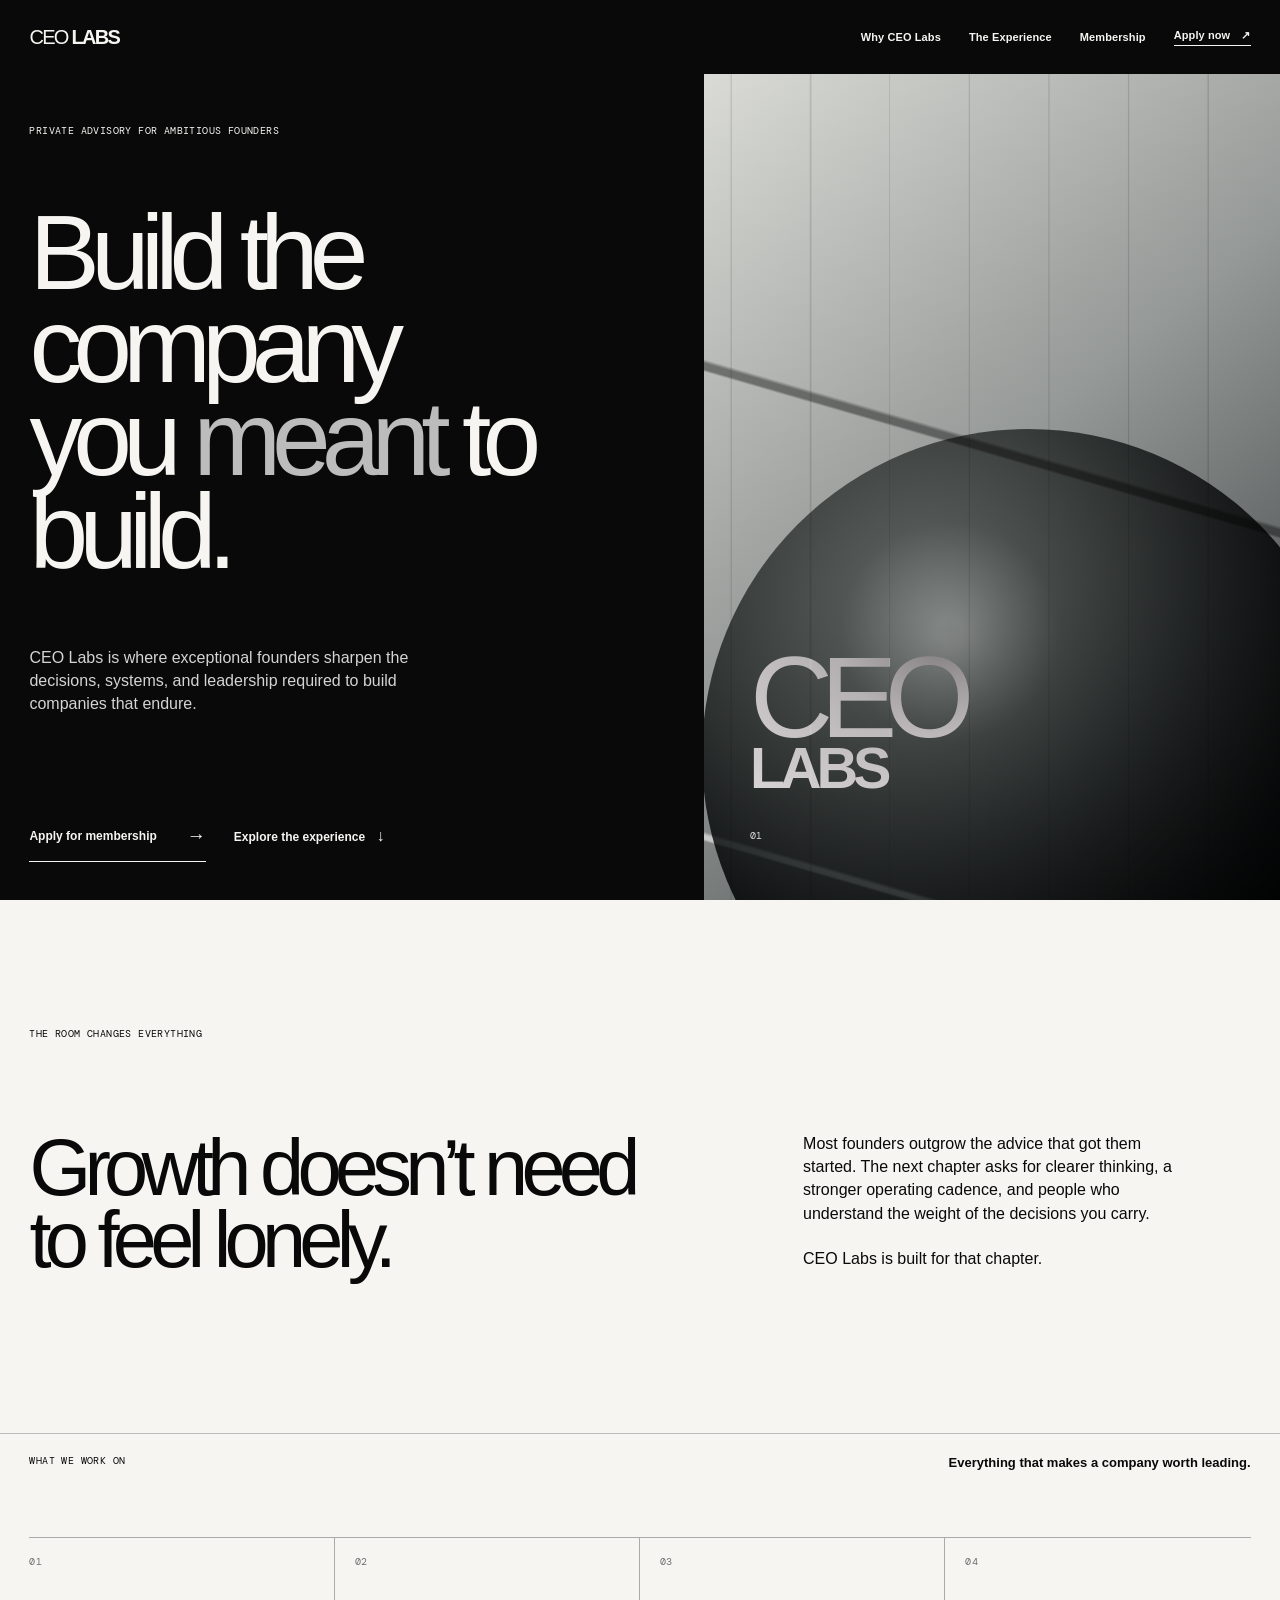
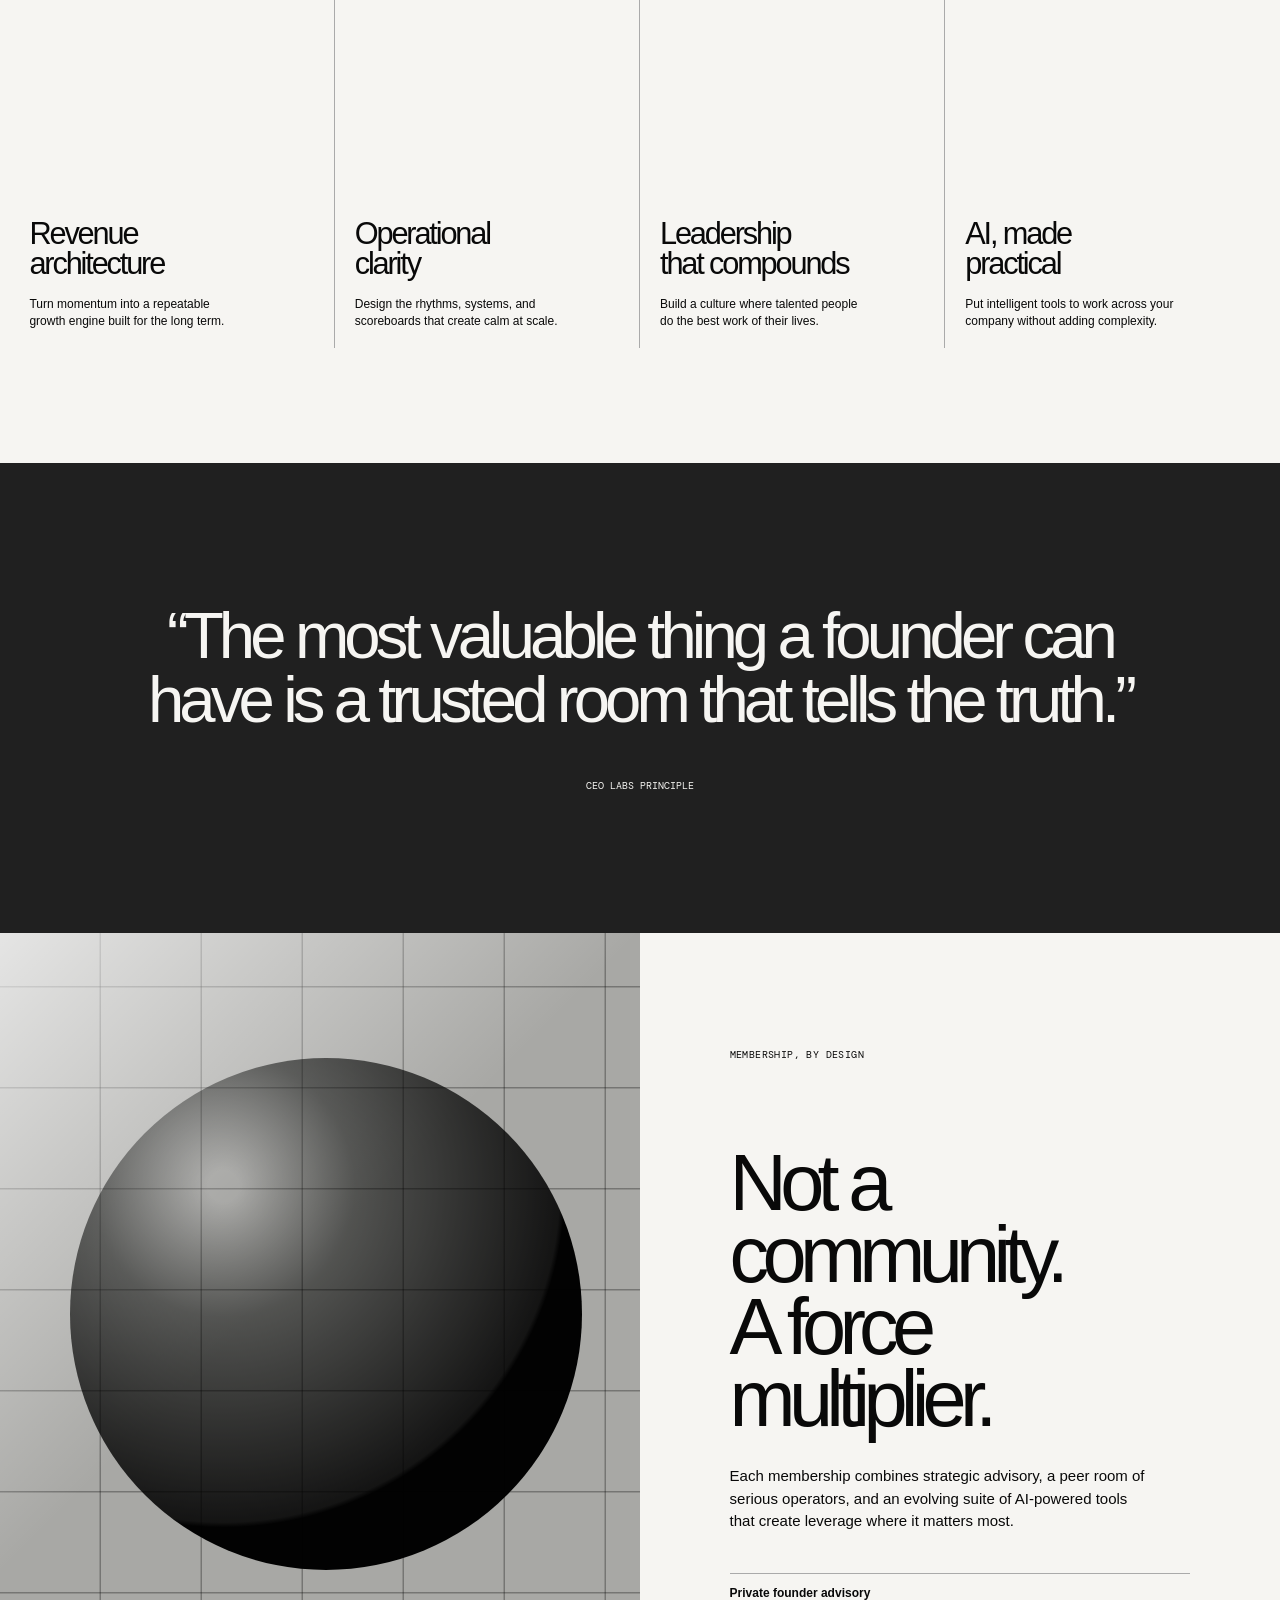
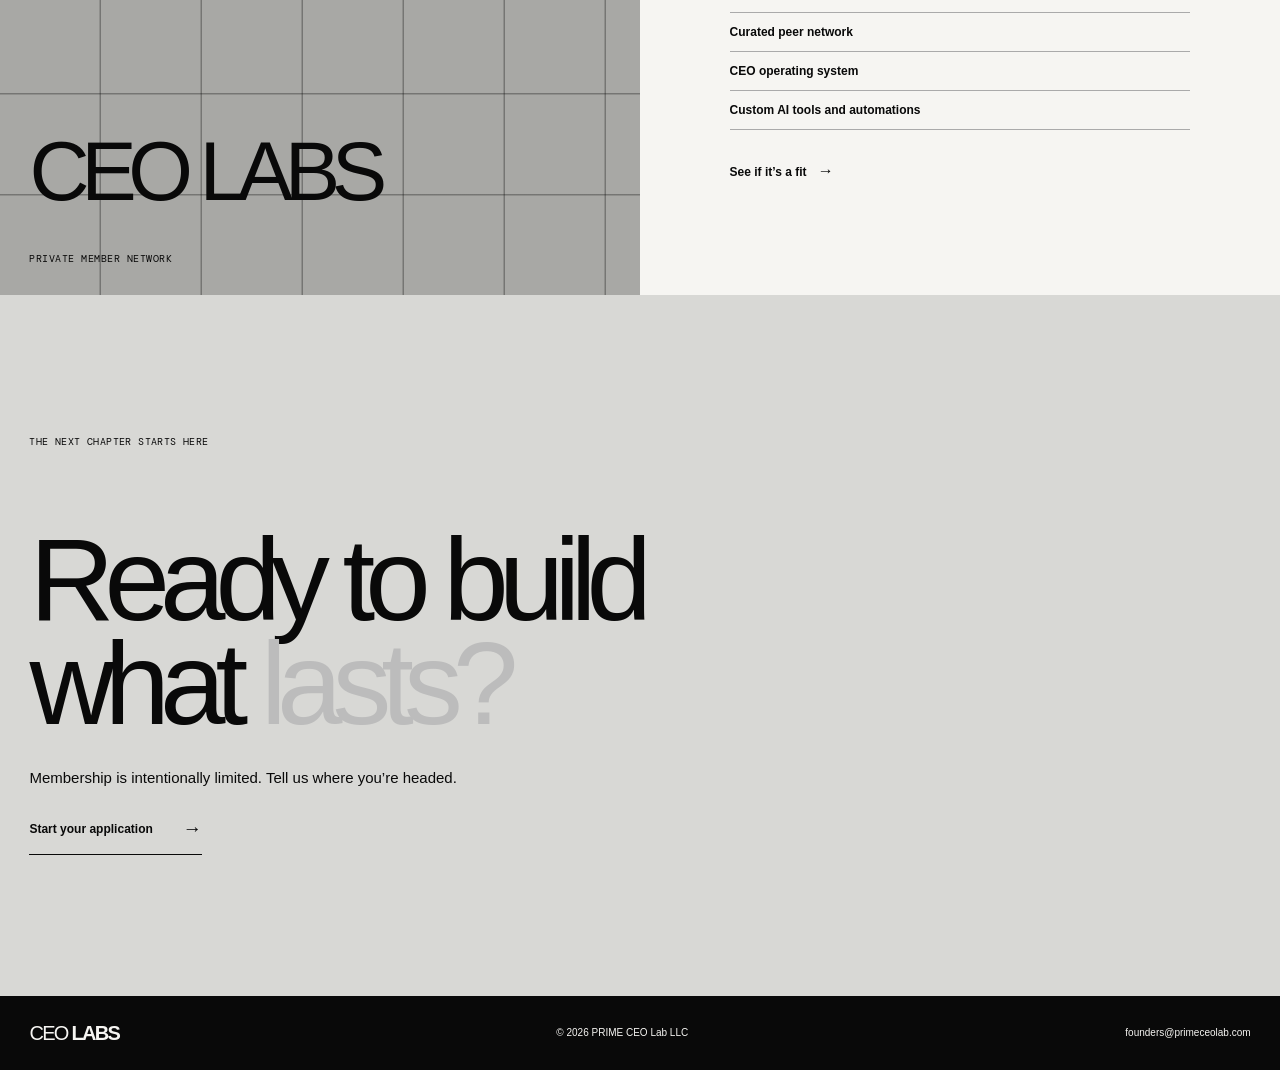
==== index.html @ cf271b3c "Publish CEO Labs website" ====
<!doctype html>
<html lang="en">
  <head>
    <meta charset="UTF-8" />
    <meta name="viewport" content="width=device-width, initial-scale=1.0" />
    <meta name="description" content="CEO Labs is the private advisory room for founders building enduring companies." />
    <title>CEO Labs | Build What Lasts</title>
    <link rel="preconnect" href="https://fonts.googleapis.com" />
    <link rel="preconnect" href="https://fonts.gstatic.com" crossorigin />
    <link href="https://fonts.googleapis.com/css2?family=DM+Mono:wght@400;500&family=Manrope:wght@400;500;600;700;800&family=Playfair+Display:ital,wght@0,600;0,700;1,600&display=swap" rel="stylesheet" />
    <link rel="stylesheet" href="styles.css" />
  </head>
  <body>
    <header class="site-header">
      <a class="brand" href="#top" aria-label="CEO Labs home"><span>CEO</span> LABS</a>
      <button class="menu-button" aria-label="Open navigation" aria-expanded="false">Menu</button>
      <nav aria-label="Primary navigation">
        <a href="#why">Why CEO Labs</a>
        <a href="#experience">The Experience</a>
        <a href="#membership">Membership</a>
        <a class="nav-cta" href="#apply">Apply now <span>↗</span></a>
      </nav>
    </header>

    <main id="top">
      <section class="hero">
        <div class="hero-copy">
          <p class="eyebrow">Private advisory for ambitious founders</p>
          <h1>Build the company<br />you <em>meant</em> to build.</h1>
          <p class="hero-text">CEO Labs is where exceptional founders sharpen the decisions, systems, and leadership required to build companies that endure.</p>
          <div class="hero-actions">
            <a class="button button-primary" href="#apply">Apply for membership <span>→</span></a>
            <a class="text-link" href="#experience">Explore the experience <span>↓</span></a>
          </div>
        </div>
        <div class="hero-art" aria-hidden="true">
          <div class="orbit orbit-one"></div><div class="orbit orbit-two"></div>
          <div class="hero-mark"><span>CEO</span><b>LABS</b><i>01</i></div>
          <div class="art-caption">A more deliberate<br />way to lead.</div>
        </div>
      </section>

      <section class="intro" id="why">
        <p class="eyebrow">The room changes everything</p>
        <div class="intro-grid">
          <h2>Growth doesn’t need<br />to feel lonely.</h2>
          <div><p>Most founders outgrow the advice that got them started. The next chapter asks for clearer thinking, a stronger operating cadence, and people who understand the weight of the decisions you carry.</p><p>CEO Labs is built for that chapter.</p></div>
        </div>
      </section>

      <section class="pillars" id="experience">
        <div class="section-heading"><p class="eyebrow">What we work on</p><p>Everything that makes a company worth leading.</p></div>
        <div class="pillar-grid">
          <article><span class="number">01</span><h3>Revenue<br />architecture</h3><p>Turn momentum into a repeatable growth engine built for the long term.</p></article>
          <article><span class="number">02</span><h3>Operational<br />clarity</h3><p>Design the rhythms, systems, and scoreboards that create calm at scale.</p></article>
          <article><span class="number">03</span><h3>Leadership<br />that compounds</h3><p>Build a culture where talented people do the best work of their lives.</p></article>
          <article><span class="number">04</span><h3>AI, made<br />practical</h3><p>Put intelligent tools to work across your company without adding complexity.</p></article>
        </div>
      </section>

      <section class="quote">
        <p>“The most valuable thing a founder can have is a trusted room that tells the truth.”</p>
        <span>CEO Labs principle</span>
      </section>

      <section class="membership" id="membership">
        <div class="membership-image"><div class="grid-glow"></div><p>CEO LABS<br /><span>PRIVATE MEMBER NETWORK</span></p></div>
        <div class="membership-copy"><p class="eyebrow">Membership, by design</p><h2>Not a community.<br />A force multiplier.</h2><p>Each membership combines strategic advisory, a peer room of serious operators, and an evolving suite of AI-powered tools that create leverage where it matters most.</p><ul><li>Private founder advisory</li><li>Curated peer network</li><li>CEO operating system</li><li>Custom AI tools and automations</li></ul><a class="text-link" href="#apply">See if it’s a fit <span>→</span></a></div>
      </section>

      <section class="apply" id="apply">
        <p class="eyebrow">The next chapter starts here</p>
        <h2>Ready to build<br />what <em>lasts?</em></h2>
        <p>Membership is intentionally limited. Tell us where you’re headed.</p>
        <a class="button button-light" href="mailto:founders@primeceolab.com?subject=CEO%20Labs%20Membership%20Application">Start your application <span>→</span></a>
      </section>
    </main>

    <footer><a class="brand" href="#top"><span>CEO</span> LABS</a><p>© 2026 PRIME CEO Lab LLC</p><a href="mailto:founders@primeceolab.com">founders@primeceolab.com</a></footer>
    <script src="script.js"></script>
  </body>
</html>
---- styles.css ----
:root{--black:#090909;--white:#f6f5f2;--smoke:#dededb;--grey:#858585;--line:rgba(246,245,242,.28)}
*{box-sizing:border-box}html{scroll-behavior:smooth}body{margin:0;background:var(--white);color:var(--black);font-family:Arial,Helvetica,sans-serif}.site-header{height:74px;display:flex;align-items:center;justify-content:space-between;padding:0 2.3vw;background:var(--black);color:var(--white);position:relative;z-index:4}.brand{font-size:20px;line-height:1;font-weight:800;letter-spacing:-1.7px;color:inherit;text-decoration:none}.brand span{font-weight:400}.site-header nav{height:100%;display:flex;align-items:center;gap:28px}.site-header nav a{font-size:11px;font-weight:700;letter-spacing:.01em;color:inherit;text-decoration:none}.nav-cta{border-bottom:1px solid currentColor;padding-bottom:3px}.nav-cta span{padding-left:8px}.menu-button{display:none;background:none;border:0;color:inherit;font:700 11px Arial,sans-serif}
.eyebrow,.number{font:10px/1.2 "DM Mono",monospace;letter-spacing:.04em;text-transform:uppercase}.eyebrow{margin:0;color:inherit}.hero{height:calc(100vh - 74px);min-height:650px;display:grid;grid-template-columns:1.1fr .9fr;background:var(--black);color:var(--white);overflow:hidden}.hero-copy{padding:4vw 2.3vw 3vw;display:flex;flex-direction:column;justify-content:space-between}.hero h1,.intro h2,.membership h2,.apply h2{font-size:clamp(57px,8.25vw,137px);font-weight:400;line-height:.88;letter-spacing:-.085em;margin:0;max-width:870px}.hero h1 em,.apply h2 em{font-style:normal;color:#bcbcbc}.hero-text{font-size:16px;line-height:1.42;max-width:390px;margin:0;color:#d4d4d4}.hero-actions{display:flex;align-items:center;gap:28px;margin-top:26px}.button{display:inline-flex;align-items:center;gap:30px;font-size:12px;font-weight:700;text-decoration:none;padding:14px 0;border-bottom:1px solid currentColor}.button span{font-size:19px;font-weight:400}.button-primary{color:var(--white)}.button-light{color:var(--black)}.text-link{font-size:12px;font-weight:700;color:inherit;text-decoration:none}.text-link span{font-size:16px;margin-left:8px}.hero-art{position:relative;overflow:hidden;background:linear-gradient(140deg,#dadbd6,#959997 48%,#303436)}.hero-art:before{content:"";position:absolute;width:116%;height:116%;top:-9%;left:-9%;background:repeating-linear-gradient(90deg,transparent 0 11.7%,rgba(0,0,0,.15) 11.8% 11.9%),linear-gradient(25deg,transparent 15%,rgba(255,255,255,.56) 15.2% 15.5%,transparent 15.8% 52%,rgba(0,0,0,.4) 52.2% 52.7%,transparent 53%);transform:skewY(-10deg)}.hero-art:after{content:"";position:absolute;width:51vw;height:51vw;max-width:720px;max-height:720px;border-radius:50%;background:radial-gradient(circle at 38% 31%,#fafafa 0 2%,#8d9290 18%,#171b1c 62%,#030404 72%);bottom:-22%;right:-13%;mix-blend-mode:multiply}.hero-mark{position:absolute;z-index:1;left:8%;bottom:7%;display:flex;flex-direction:column;color:white;mix-blend-mode:difference}.hero-mark span{font-size:clamp(70px,9vw,140px);letter-spacing:-.11em;line-height:.65}.hero-mark b{font-size:clamp(36px,4.5vw,70px);letter-spacing:-.09em}.hero-mark i{font:10px "DM Mono";margin-top:28px}.orbit,.art-caption{display:none}
.intro{padding:10vw 2.3vw 11vw;border-bottom:1px solid #bcbcbc}.intro-grid{display:grid;grid-template-columns:1.2fr .8fr;gap:8vw;margin-top:92px}.intro h2,.membership h2{font-size:clamp(48px,6.2vw,92px);line-height:.91}.intro-grid div{max-width:390px;font-size:16px;line-height:1.45}.intro-grid div p{margin:0 0 22px}.pillars{padding:0 2.3vw 9vw}.section-heading{display:flex;justify-content:space-between;padding:21px 0 67px;border-bottom:1px solid #aaa}.section-heading p:last-child{margin:0;font-size:13px;font-weight:700}.pillar-grid{display:grid;grid-template-columns:repeat(4,1fr)}.pillar-grid article{min-height:410px;padding:18px 20px;border-right:1px solid #aaa;display:flex;flex-direction:column}.pillar-grid article:first-child{padding-left:0}.pillar-grid article:last-child{border:0}.number{color:#6e6e6e}.pillar-grid h3{font-size:clamp(24px,2.4vw,38px);font-weight:400;line-height:.95;letter-spacing:-.07em;margin:auto 0 18px}.pillar-grid p{font-size:12px;line-height:1.42;margin:0;max-width:210px}.quote{background:#202020;color:var(--white);padding:11vw 9vw;text-align:center}.quote p{font-size:clamp(36px,5.1vw,78px);font-weight:400;line-height:.98;letter-spacing:-.075em;max-width:1040px;margin:0 auto 43px}.quote span{font:10px "DM Mono";text-transform:uppercase}.membership{display:grid;grid-template-columns:1fr 1fr;min-height:740px}.membership-image{min-height:580px;position:relative;overflow:hidden;background:#a8a8a5;color:var(--black);padding:2.3vw;display:flex;align-items:flex-end}.membership-image:before{content:"";position:absolute;inset:0;background:linear-gradient(135deg,rgba(255,255,255,.7),transparent 40%),repeating-linear-gradient(90deg,transparent 0 99px,rgba(0,0,0,.3) 100px 101px),repeating-linear-gradient(0deg,transparent 0 99px,rgba(0,0,0,.3) 100px 101px)}.membership-image:after{content:"";position:absolute;width:80%;aspect-ratio:1;border-radius:50%;left:11%;top:13%;background:radial-gradient(circle at 30% 25%,#ededed 0 3%,#7c7d7c 25%,#1e1e1e 64%,#020202 65%);mix-blend-mode:multiply}.membership-image p{z-index:1;margin:0;font-size:clamp(46px,6.5vw,94px);line-height:.75;letter-spacing:-.1em}.membership-image p span{font:10px "DM Mono";letter-spacing:.05em}.grid-glow{display:none}.membership-copy{padding:9vw 7vw;display:flex;flex-direction:column;align-items:flex-start}.membership-copy h2{margin:86px 0 0}.membership-copy>p:not(.eyebrow){font-size:15px;line-height:1.5;max-width:420px;margin:30px 0}.membership-copy ul{width:100%;list-style:none;padding:0;margin:10px 0 32px}.membership-copy li{font-size:12px;font-weight:700;border-top:1px solid #aaa;padding:12px 0}.membership-copy li:last-child{border-bottom:1px solid #aaa}.apply{background:#d8d8d5;color:var(--black);padding:11vw 2.3vw;min-height:610px;display:flex;flex-direction:column;align-items:flex-start}.apply h2{font-size:clamp(58px,9.2vw,143px);margin:80px 0 0;max-width:1000px}.apply>p:not(.eyebrow){font-size:15px;margin:34px 0 18px}.apply .button{margin-top:auto}footer{background:var(--black);color:var(--white);padding:27px 2.3vw;display:flex;align-items:center;justify-content:space-between;font-size:10px}footer p{margin:0}footer a:last-child{color:inherit;text-decoration:none}
@media(max-width:760px){.site-header{height:64px;padding:0 20px}.site-header nav{display:none;position:absolute;top:64px;left:0;right:0;height:auto;background:var(--black);padding:24px 20px;flex-direction:column;align-items:flex-start;border-top:1px solid #444}.site-header nav.open{display:flex}.menu-button{display:block}.hero{height:auto;min-height:700px;grid-template-columns:1fr}.hero-copy{min-height:470px;padding:27px 20px 38px}.hero h1{font-size:61px}.hero-art{min-height:370px}.intro{padding:75px 20px}.intro-grid{grid-template-columns:1fr;gap:36px;margin-top:60px}.intro h2{font-size:52px}.pillars{padding:0 20px 55px}.section-heading{display:block;padding-bottom:42px}.section-heading p:last-child{margin-top:17px}.pillar-grid{grid-template-columns:1fr 1fr}.pillar-grid article{min-height:260px;padding:15px;border-bottom:1px solid #aaa}.pillar-grid article:first-child{padding-left:0}.pillar-grid article:nth-child(2){border-right:0}.pillar-grid h3{font-size:27px}.quote{padding:82px 20px}.membership{grid-template-columns:1fr}.membership-image{min-height:420px;padding:20px}.membership-copy{padding:74px 20px}.membership-copy h2{font-size:52px;margin-top:58px}.apply{min-height:560px;padding:74px 20px}.apply h2{font-size:63px;margin-top:55px}footer{padding:24px 20px;gap:15px;flex-wrap:wrap}}
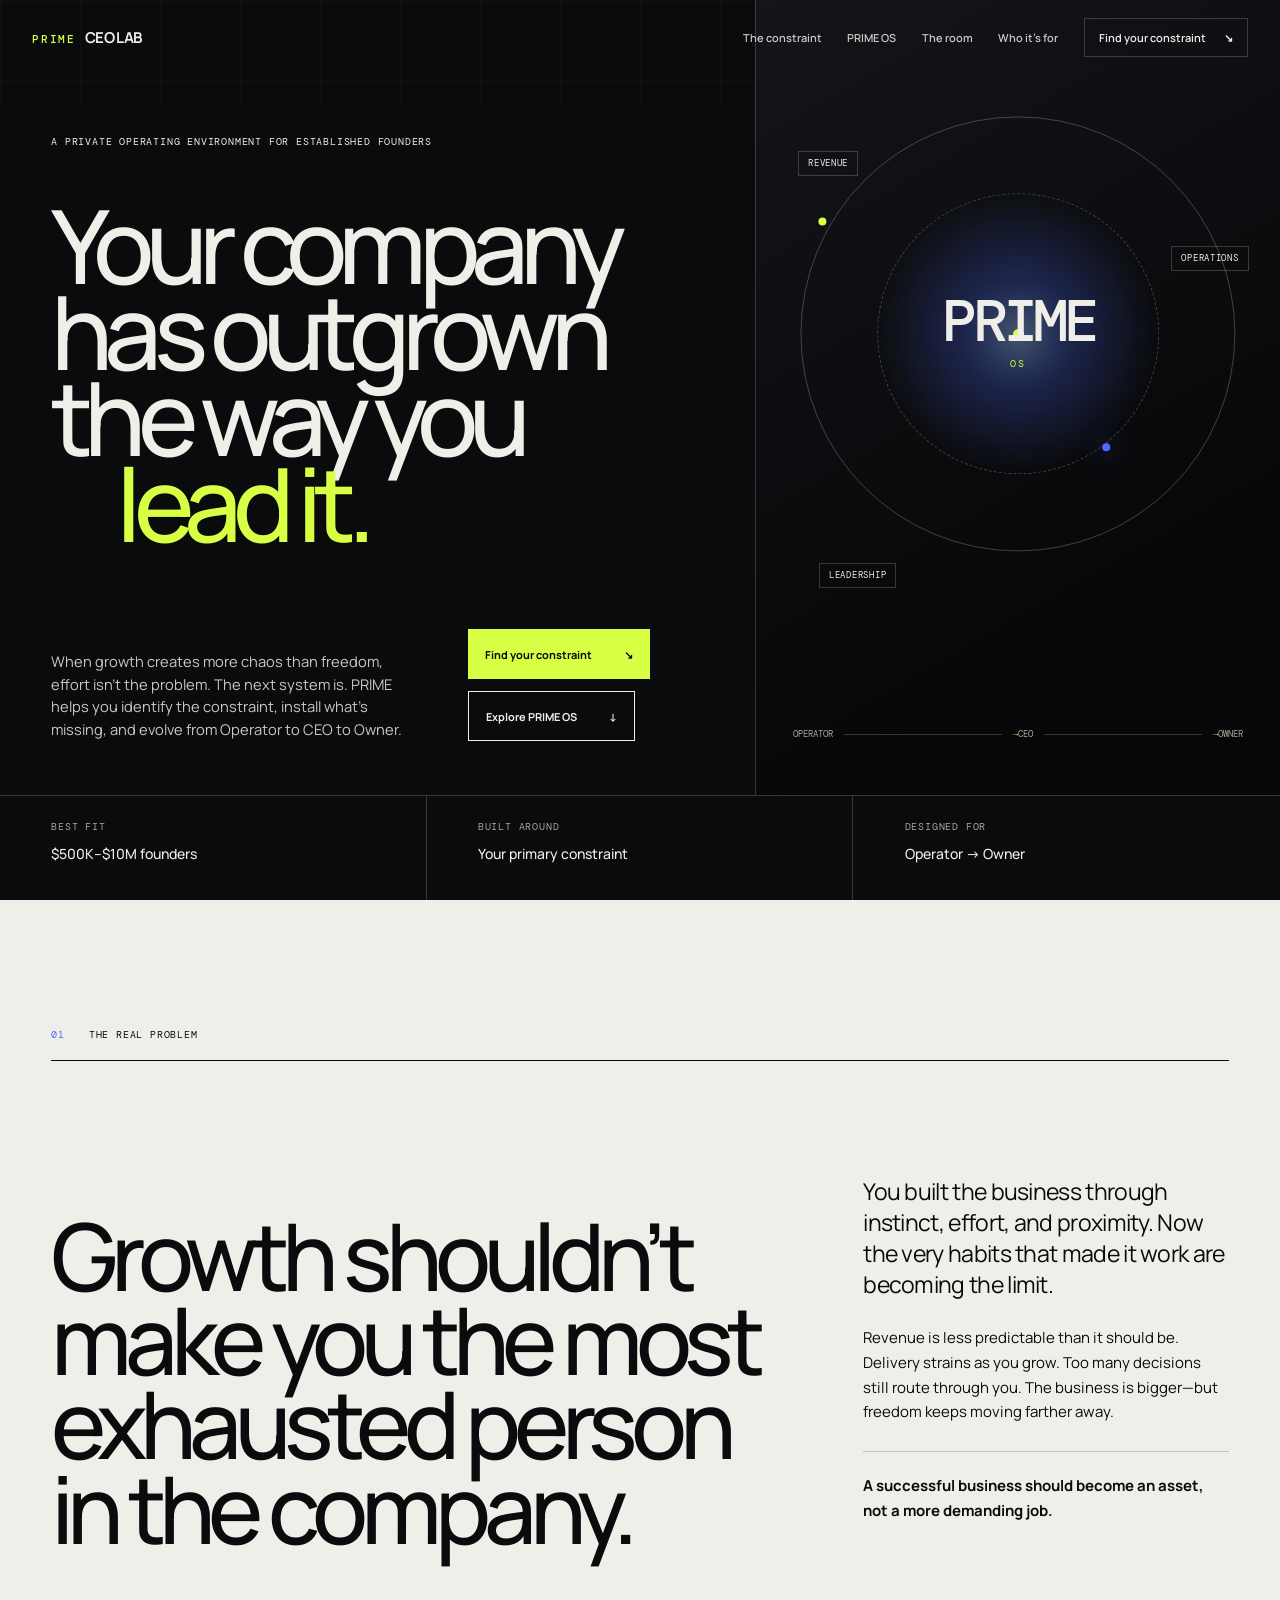
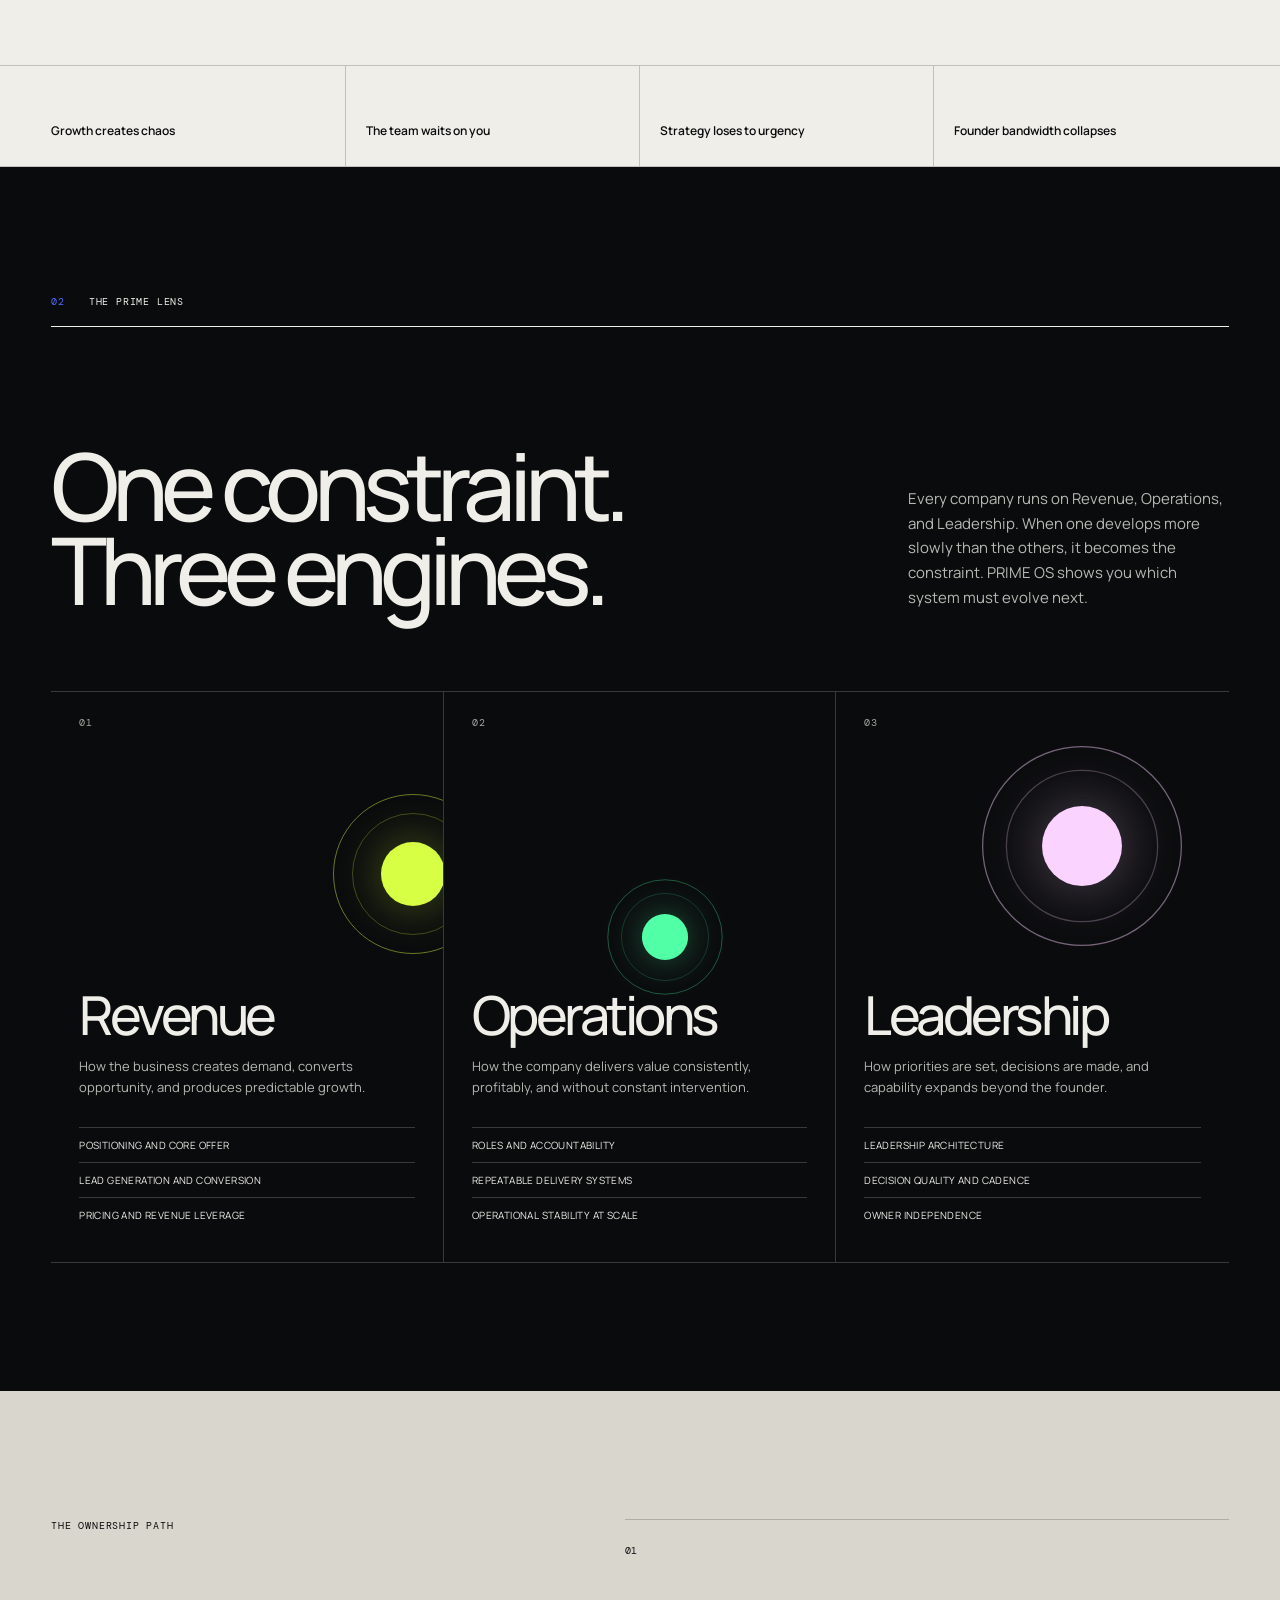
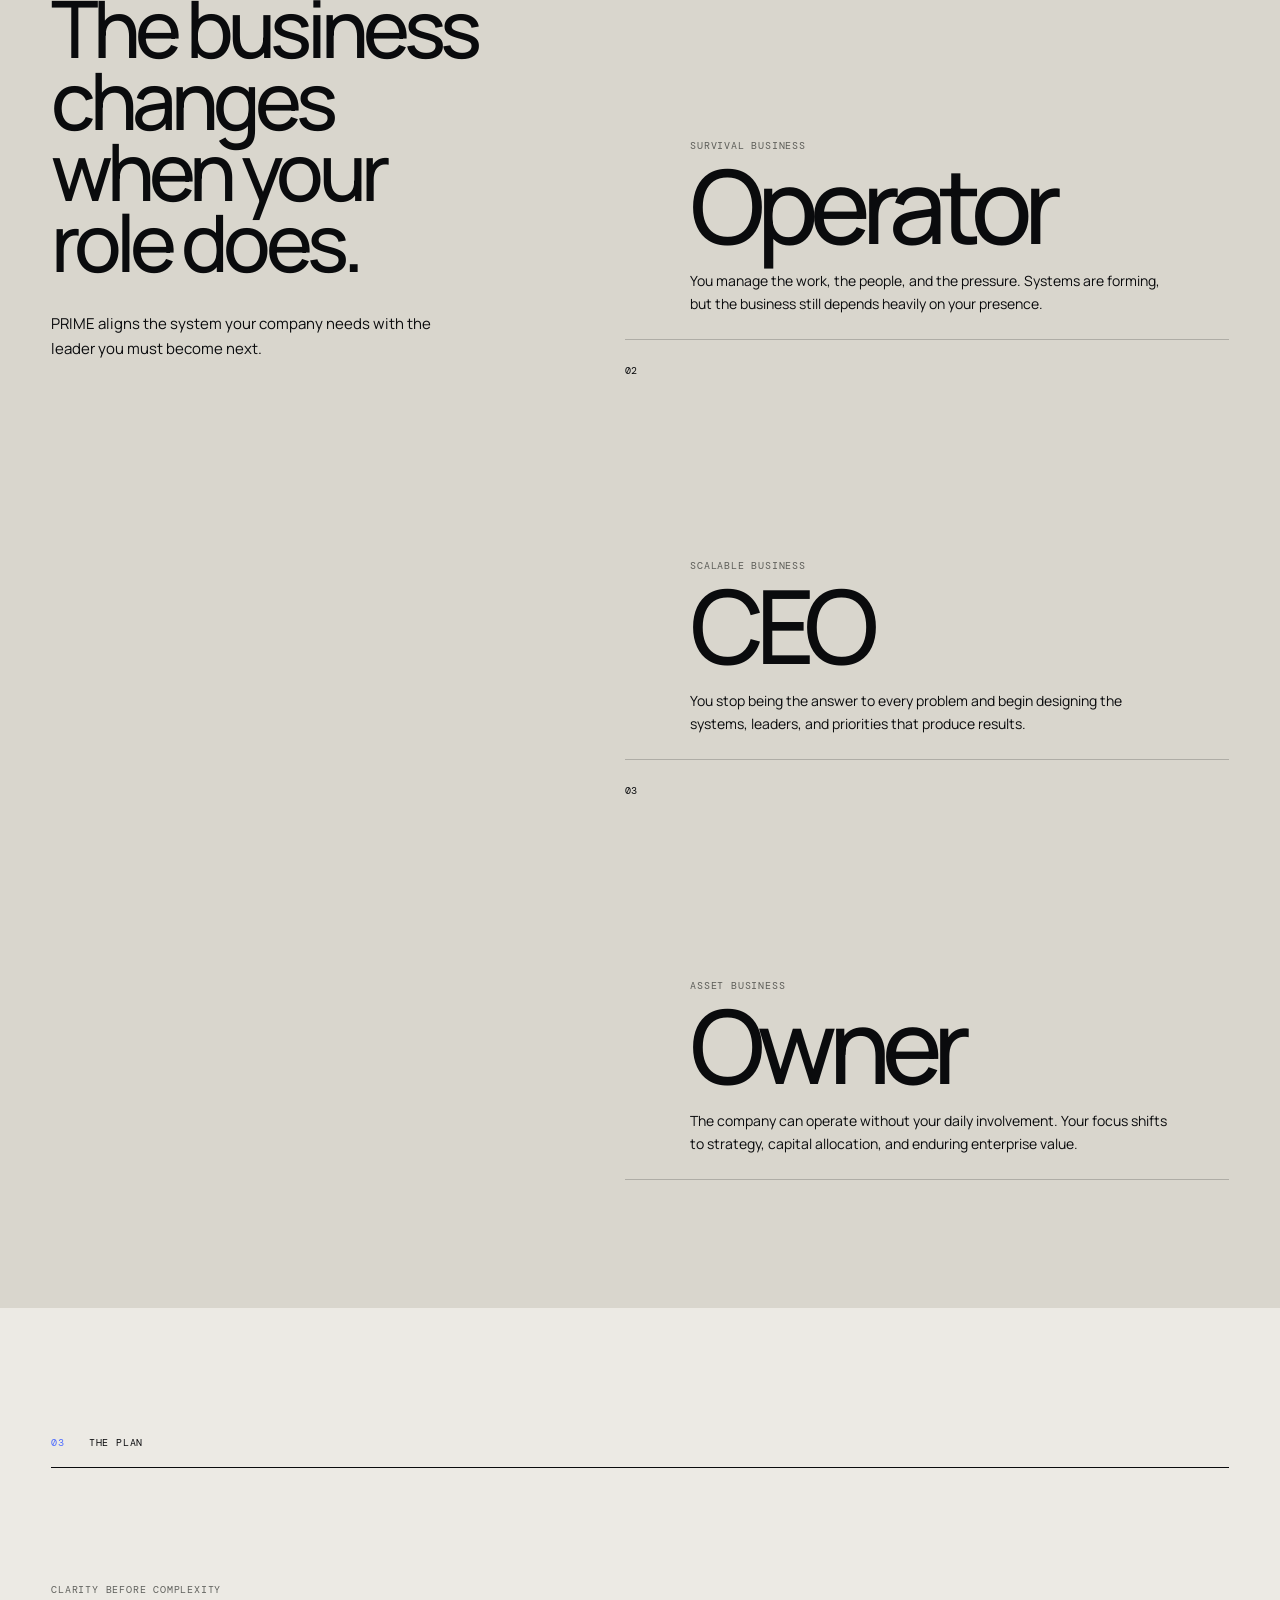
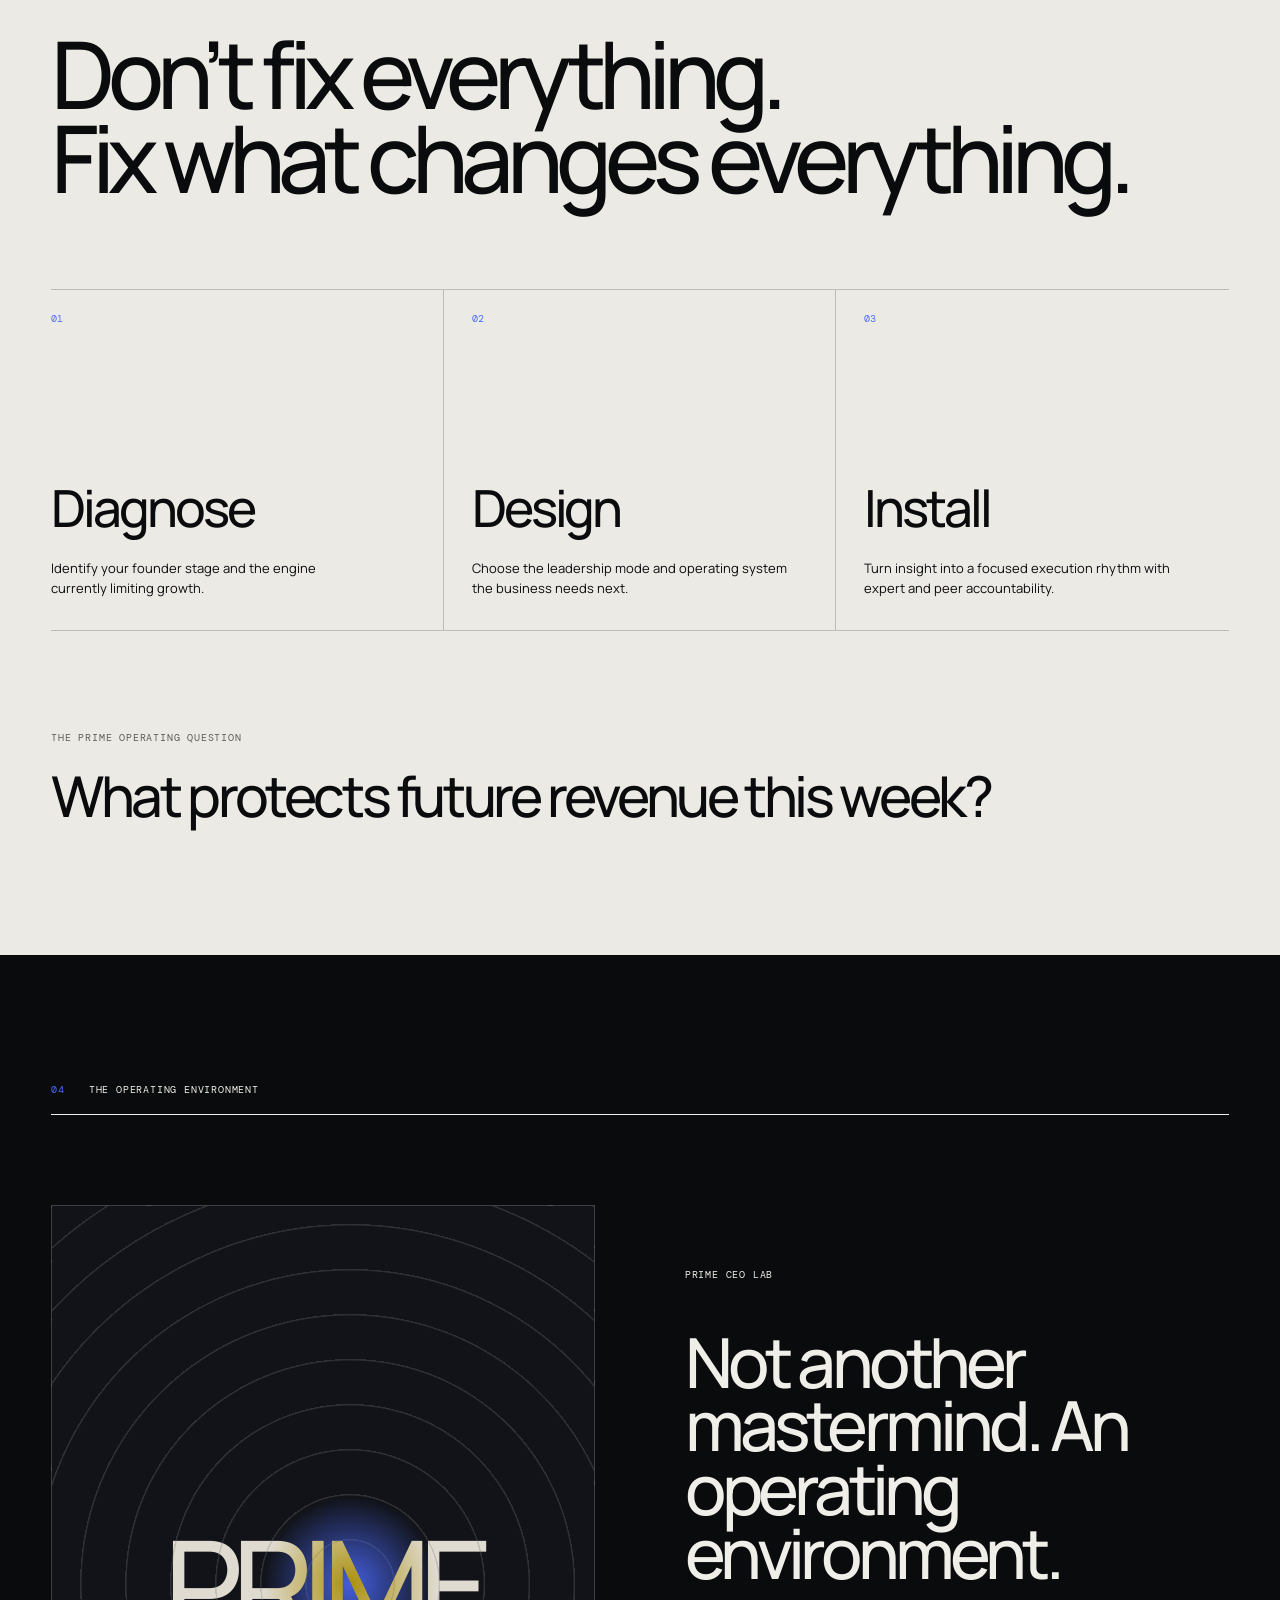
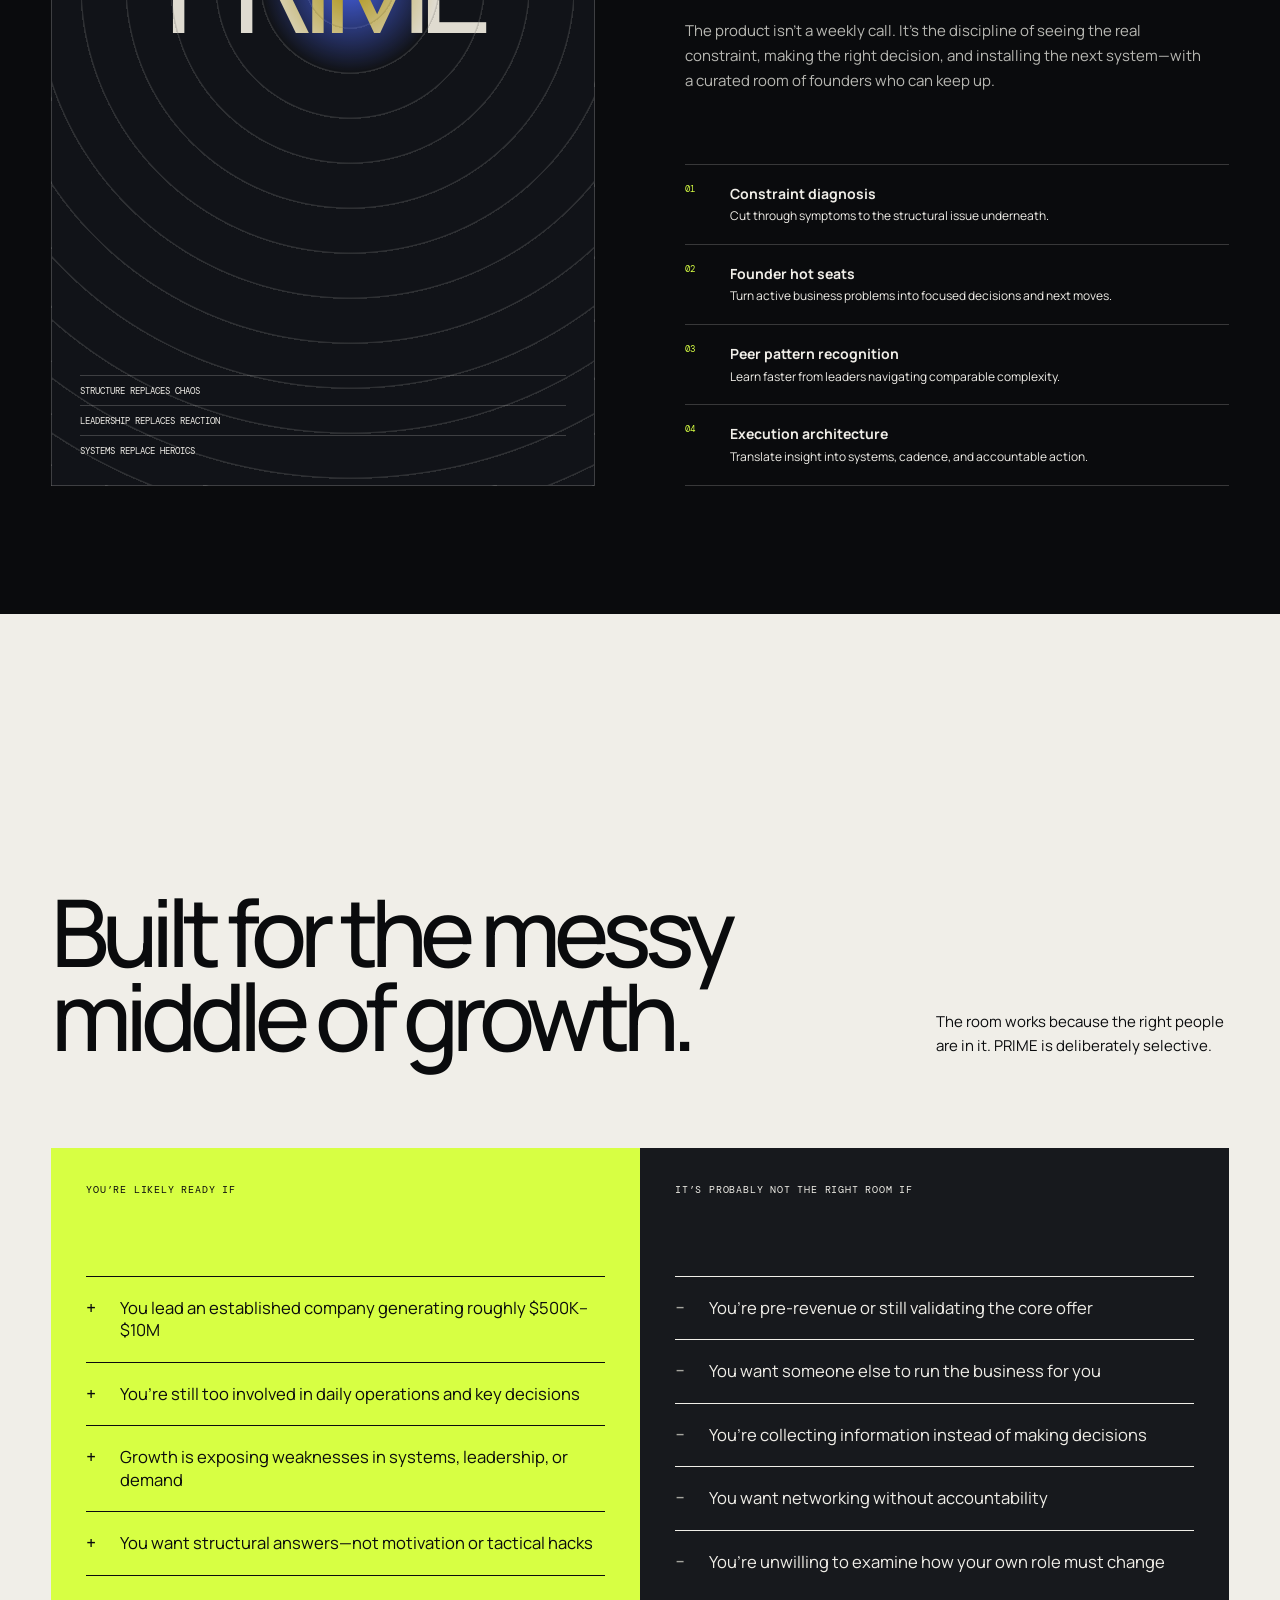
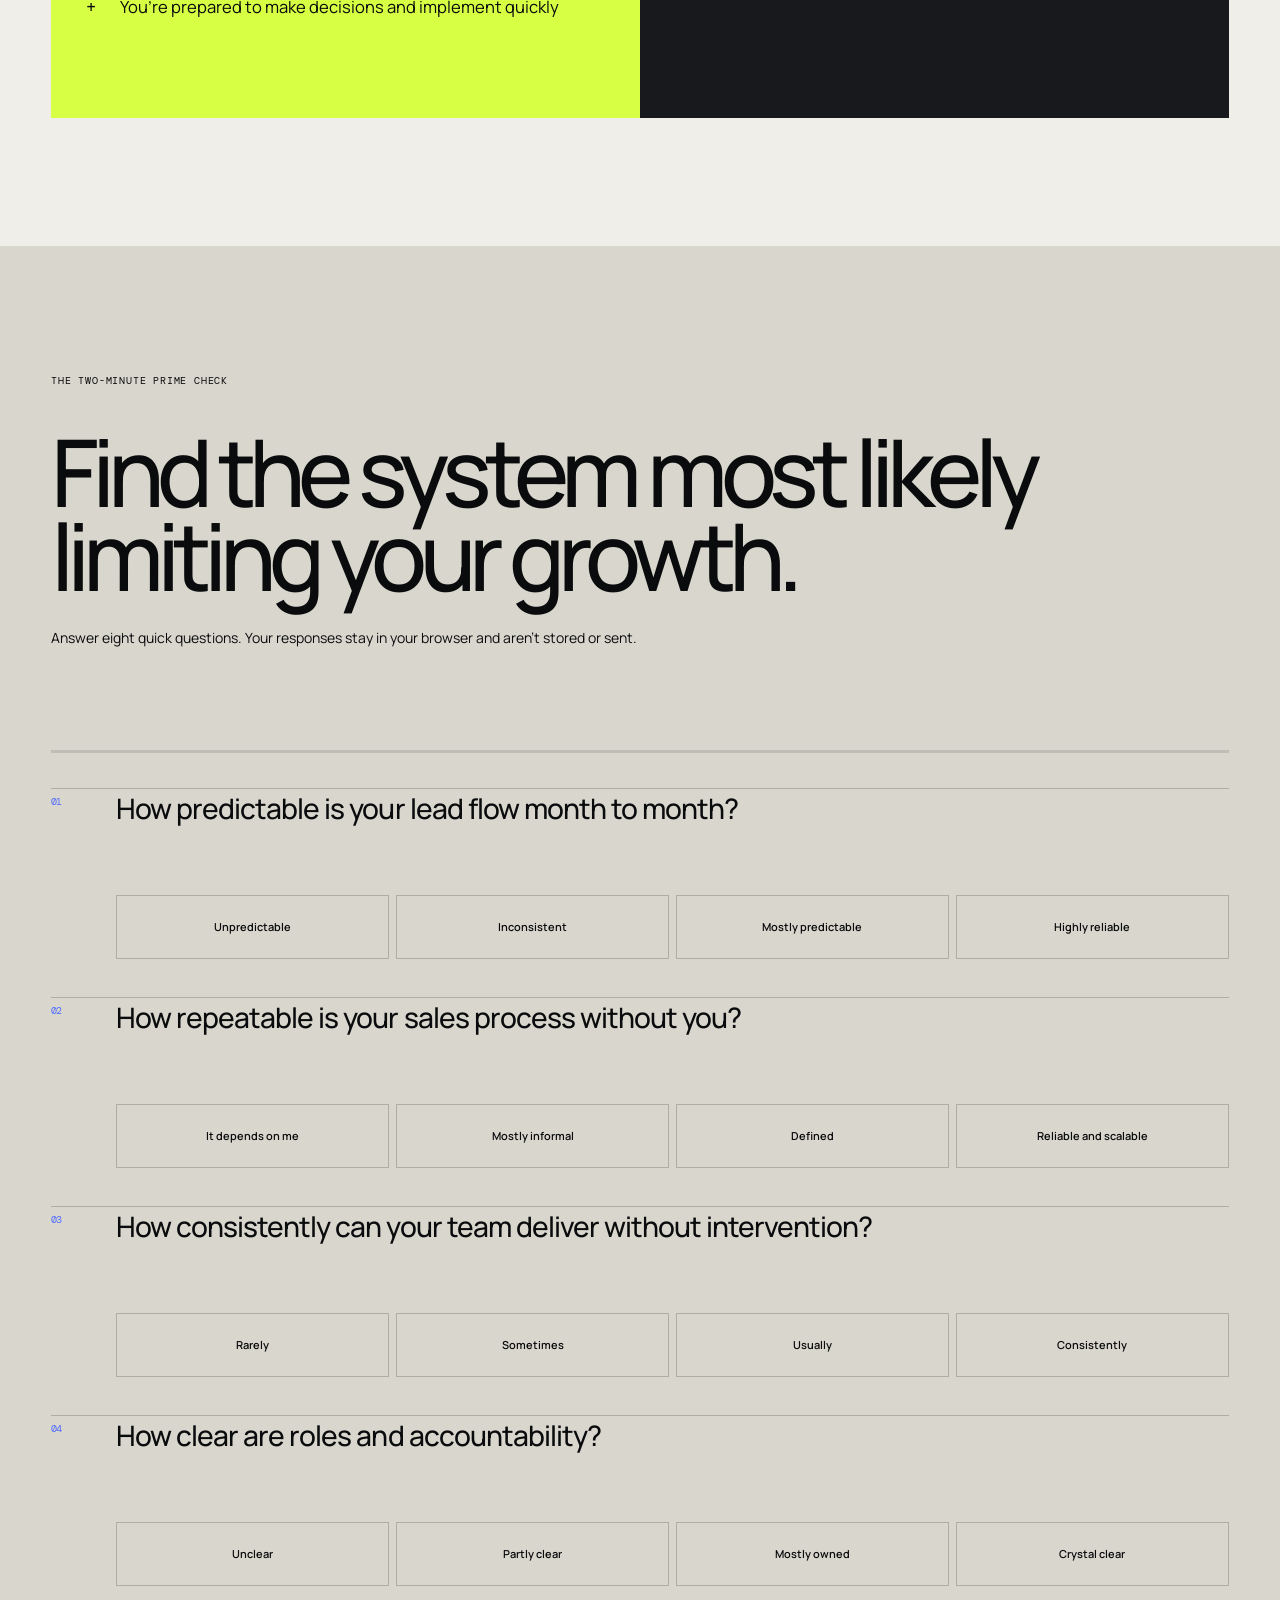
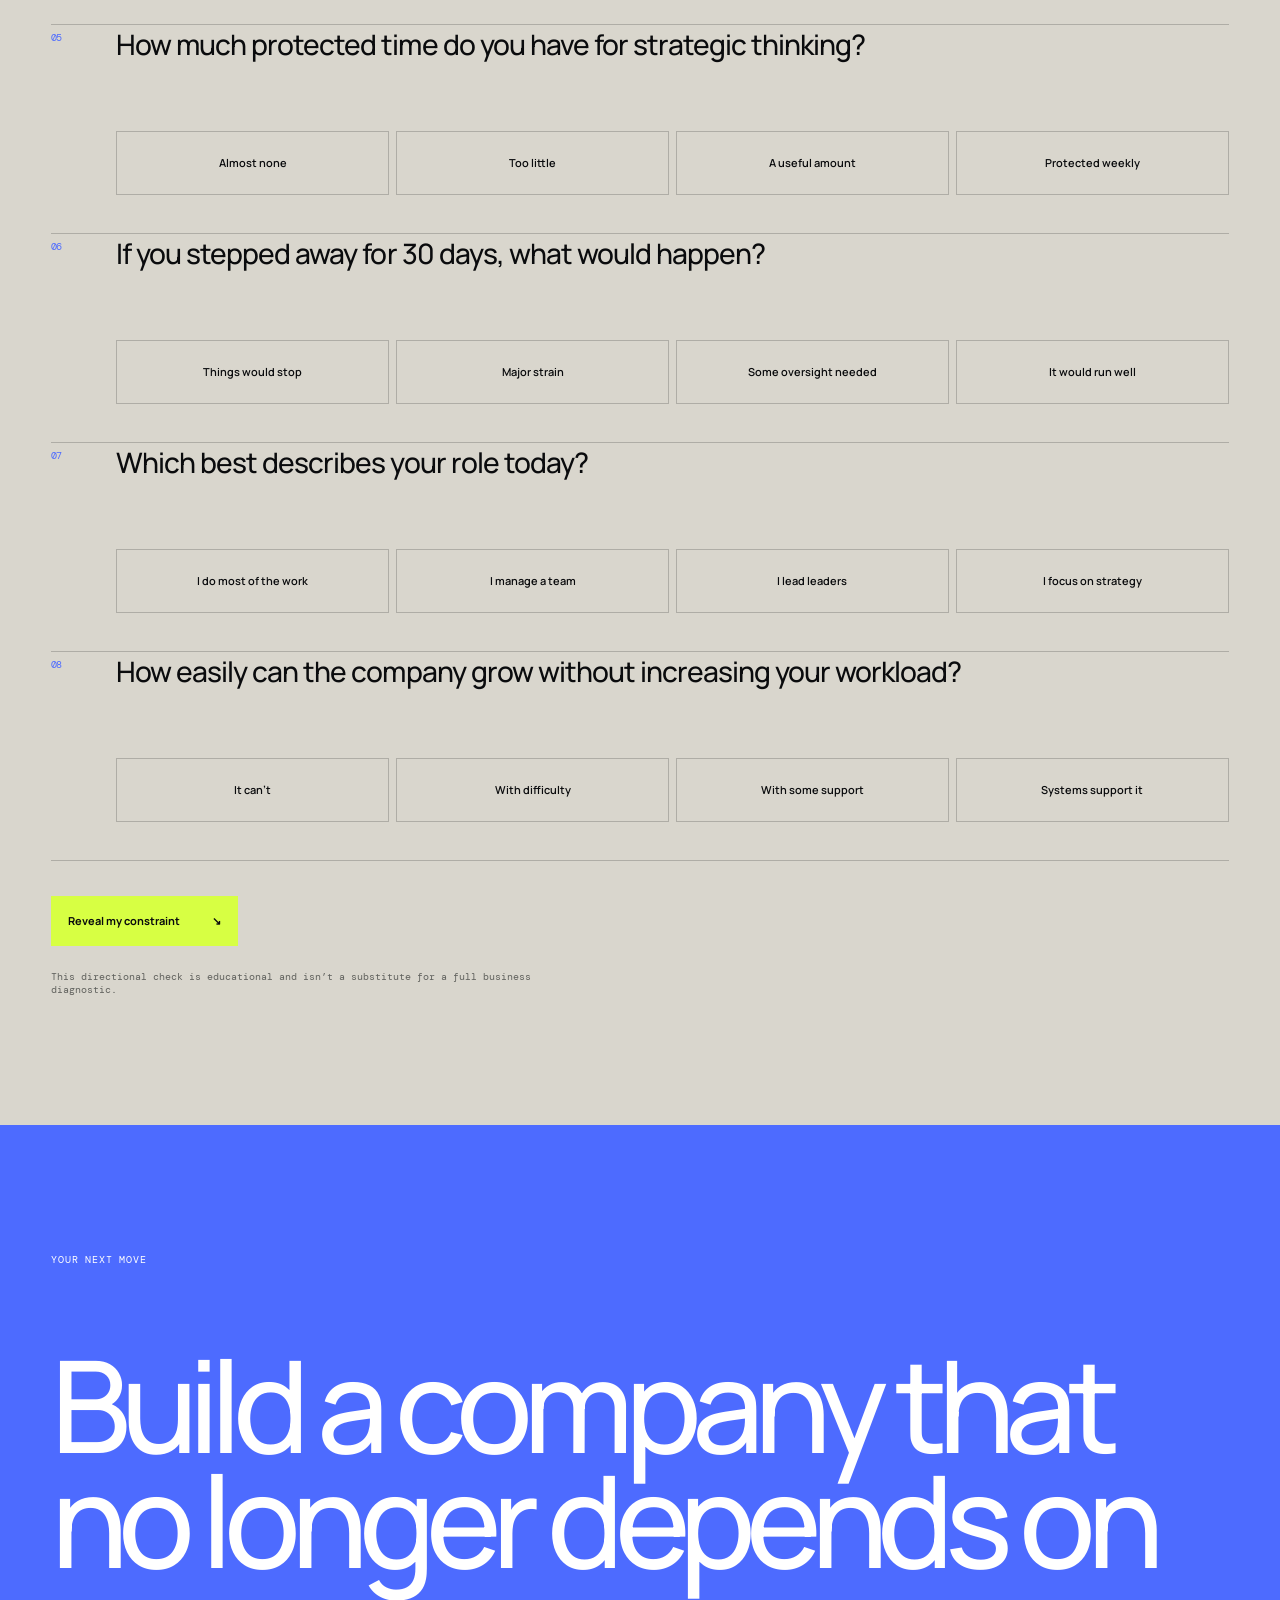
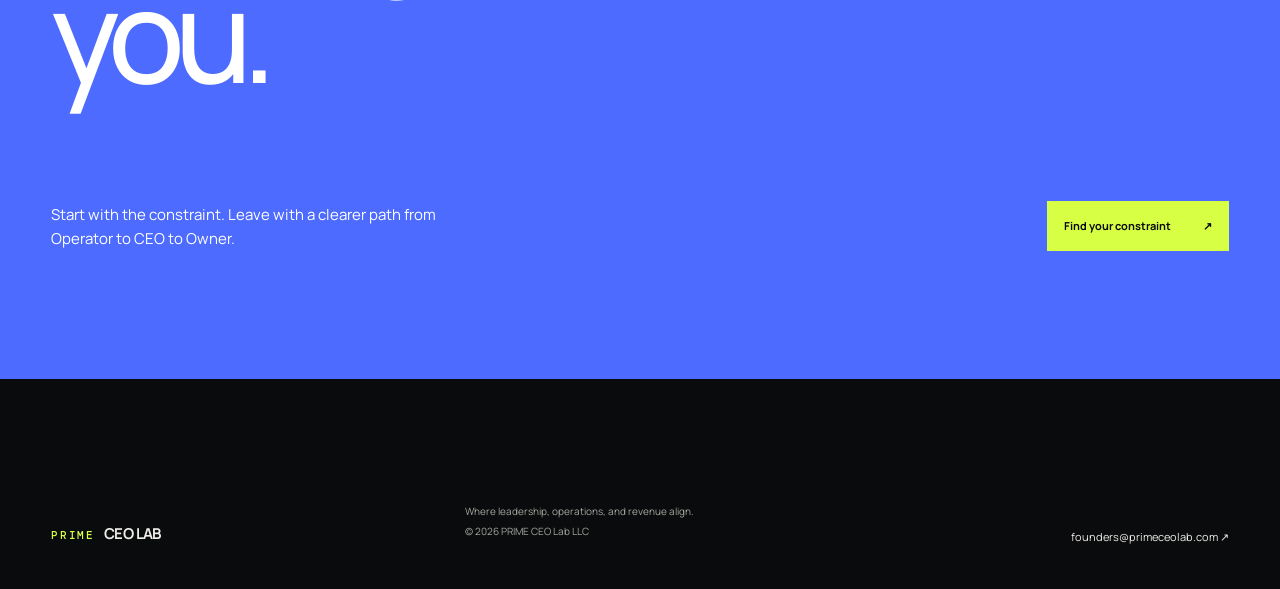
==== commit 32f38640: "Build StoryBrand funnel foundation" ====
--- a/index.html
+++ b/index.html
@@ -3,80 +3,132 @@
   <head>
     <meta charset="UTF-8" />
     <meta name="viewport" content="width=device-width, initial-scale=1.0" />
-    <meta name="description" content="CEO Labs is the private advisory room for founders building enduring companies." />
-    <title>CEO Labs | Build What Lasts</title>
+    <meta name="theme-color" content="#0a0b0d" />
+    <meta name="description" content="PRIME CEO Lab helps established founders identify the constraint limiting growth and evolve from Operator to CEO to Owner." />
+    <meta property="og:title" content="PRIME CEO Lab | From Operator to Owner" />
+    <meta property="og:description" content="A private operating environment for founders whose companies have outgrown the way they lead." />
+    <meta property="og:type" content="website" />
+    <title>PRIME CEO Lab | From Operator to Owner</title>
     <link rel="preconnect" href="https://fonts.googleapis.com" />
     <link rel="preconnect" href="https://fonts.gstatic.com" crossorigin />
-    <link href="https://fonts.googleapis.com/css2?family=DM+Mono:wght@400;500&family=Manrope:wght@400;500;600;700;800&family=Playfair+Display:ital,wght@0,600;0,700;1,600&display=swap" rel="stylesheet" />
+    <link href="https://fonts.googleapis.com/css2?family=DM+Mono:wght@400;500&family=Manrope:wght@400;500;600;700&display=swap" rel="stylesheet" />
     <link rel="stylesheet" href="styles.css" />
   </head>
   <body>
-    <header class="site-header">
-      <a class="brand" href="#top" aria-label="CEO Labs home"><span>CEO</span> LABS</a>
-      <button class="menu-button" aria-label="Open navigation" aria-expanded="false">Menu</button>
+    <a class="skip-link" href="#main">Skip to content</a>
+    <header class="site-header" data-header>
+      <a class="brand" href="#top" aria-label="PRIME CEO Lab home"><span class="brand-prime">PRIME</span><span>CEO LAB</span></a>
+      <button class="menu-button" type="button" aria-label="Open navigation" aria-expanded="false">Menu</button>
       <nav aria-label="Primary navigation">
-        <a href="#why">Why CEO Labs</a>
-        <a href="#experience">The Experience</a>
-        <a href="#membership">Membership</a>
-        <a class="nav-cta" href="#apply">Apply now <span>↗</span></a>
+        <a href="#constraint">The constraint</a><a href="#system">PRIME OS</a><a href="#experience">The room</a><a href="#fit">Who it’s for</a>
+        <a class="nav-cta" href="#diagnostic">Find your constraint <span aria-hidden="true">↘</span></a>
       </nav>
     </header>
 
-    <main id="top">
-      <section class="hero">
+    <main id="main">
+      <section class="hero" id="top">
+        <div class="hero-grid" aria-hidden="true"></div>
         <div class="hero-copy">
-          <p class="eyebrow">Private advisory for ambitious founders</p>
-          <h1>Build the company<br />you <em>meant</em> to build.</h1>
-          <p class="hero-text">CEO Labs is where exceptional founders sharpen the decisions, systems, and leadership required to build companies that endure.</p>
-          <div class="hero-actions">
-            <a class="button button-primary" href="#apply">Apply for membership <span>→</span></a>
-            <a class="text-link" href="#experience">Explore the experience <span>↓</span></a>
+          <p class="kicker reveal">A private operating environment for established founders</p>
+          <h1 class="reveal">Your company has outgrown the way you <em>lead it.</em></h1>
+          <div class="hero-bottom reveal">
+            <p>When growth creates more chaos than freedom, effort isn’t the problem. The next system is. PRIME helps you identify the constraint, install what’s missing, and evolve from Operator to CEO to Owner.</p>
+            <div class="button-row"><a class="button button-signal" href="#diagnostic">Find your constraint <span>↘</span></a><a class="button button-quiet" href="#system">Explore PRIME OS <span>↓</span></a></div>
           </div>
         </div>
-        <div class="hero-art" aria-hidden="true">
-          <div class="orbit orbit-one"></div><div class="orbit orbit-two"></div>
-          <div class="hero-mark"><span>CEO</span><b>LABS</b><i>01</i></div>
-          <div class="art-caption">A more deliberate<br />way to lead.</div>
+        <div class="hero-system reveal" aria-label="The PRIME journey from operator to owner">
+          <div class="system-orbit orbit-a"></div><div class="system-orbit orbit-b"></div>
+          <div class="system-core"><span>PRIME</span><b>OS</b></div>
+          <div class="system-label label-revenue">Revenue</div><div class="system-label label-operations">Operations</div><div class="system-label label-leadership">Leadership</div>
+          <p class="system-path"><span>Operator</span><i>→</i><span>CEO</span><i>→</i><span>Owner</span></p>
+        </div>
+        <div class="hero-proof" aria-label="Best fit summary">
+          <div><span>Best fit</span><strong>$500K–$10M founders</strong></div><div><span>Built around</span><strong>Your primary constraint</strong></div><div><span>Designed for</span><strong>Operator → Owner</strong></div>
         </div>
       </section>
 
-      <section class="intro" id="why">
-        <p class="eyebrow">The room changes everything</p>
-        <div class="intro-grid">
-          <h2>Growth doesn’t need<br />to feel lonely.</h2>
-          <div><p>Most founders outgrow the advice that got them started. The next chapter asks for clearer thinking, a stronger operating cadence, and people who understand the weight of the decisions you carry.</p><p>CEO Labs is built for that chapter.</p></div>
+      <section class="manifesto section-pad" id="constraint">
+        <div class="section-index reveal"><span>01</span><span>The real problem</span></div>
+        <div class="manifesto-grid">
+          <h2 class="display reveal">Growth shouldn’t make you the most exhausted person in the company.</h2>
+          <div class="manifesto-copy reveal">
+            <p class="lead">You built the business through instinct, effort, and proximity. Now the very habits that made it work are becoming the limit.</p>
+            <p>Revenue is less predictable than it should be. Delivery strains as you grow. Too many decisions still route through you. The business is bigger—but freedom keeps moving farther away.</p>
+            <p class="belief">A successful business should become an asset, not a more demanding job.</p>
+          </div>
+        </div>
+        <div class="pressure-strip reveal" aria-label="Common founder pressures"><span>Growth creates chaos</span><span>The team waits on you</span><span>Strategy loses to urgency</span><span>Founder bandwidth collapses</span></div>
+      </section>
+
+      <section class="engines section-pad" id="system">
+        <div class="section-index reveal"><span>02</span><span>The PRIME lens</span></div>
+        <div class="engine-intro"><h2 class="display reveal">One constraint.<br />Three engines.</h2><p class="reveal">Every company runs on Revenue, Operations, and Leadership. When one develops more slowly than the others, it becomes the constraint. PRIME OS shows you which system must evolve next.</p></div>
+        <div class="engine-grid">
+          <article class="engine-card reveal"><div class="engine-number">01</div><div class="engine-pulse" aria-hidden="true"></div><h3>Revenue</h3><p>How the business creates demand, converts opportunity, and produces predictable growth.</p><ul><li>Positioning and core offer</li><li>Lead generation and conversion</li><li>Pricing and revenue leverage</li></ul></article>
+          <article class="engine-card reveal"><div class="engine-number">02</div><div class="engine-pulse pulse-offset" aria-hidden="true"></div><h3>Operations</h3><p>How the company delivers value consistently, profitably, and without constant intervention.</p><ul><li>Roles and accountability</li><li>Repeatable delivery systems</li><li>Operational stability at scale</li></ul></article>
+          <article class="engine-card reveal"><div class="engine-number">03</div><div class="engine-pulse pulse-late" aria-hidden="true"></div><h3>Leadership</h3><p>How priorities are set, decisions are made, and capability expands beyond the founder.</p><ul><li>Leadership architecture</li><li>Decision quality and cadence</li><li>Owner independence</li></ul></article>
         </div>
       </section>
 
-      <section class="pillars" id="experience">
-        <div class="section-heading"><p class="eyebrow">What we work on</p><p>Everything that makes a company worth leading.</p></div>
-        <div class="pillar-grid">
-          <article><span class="number">01</span><h3>Revenue<br />architecture</h3><p>Turn momentum into a repeatable growth engine built for the long term.</p></article>
-          <article><span class="number">02</span><h3>Operational<br />clarity</h3><p>Design the rhythms, systems, and scoreboards that create calm at scale.</p></article>
-          <article><span class="number">03</span><h3>Leadership<br />that compounds</h3><p>Build a culture where talented people do the best work of their lives.</p></article>
-          <article><span class="number">04</span><h3>AI, made<br />practical</h3><p>Put intelligent tools to work across your company without adding complexity.</p></article>
+      <section class="journey section-pad">
+        <div class="journey-sticky reveal"><p class="kicker">The ownership path</p><h2 class="display">The business changes when your role does.</h2><p>PRIME aligns the system your company needs with the leader you must become next.</p></div>
+        <div class="journey-steps">
+          <article class="journey-step reveal"><span>01</span><div><p class="stage-label">Survival business</p><h3>Operator</h3><p>You manage the work, the people, and the pressure. Systems are forming, but the business still depends heavily on your presence.</p></div></article>
+          <article class="journey-step reveal"><span>02</span><div><p class="stage-label">Scalable business</p><h3>CEO</h3><p>You stop being the answer to every problem and begin designing the systems, leaders, and priorities that produce results.</p></div></article>
+          <article class="journey-step reveal"><span>03</span><div><p class="stage-label">Asset business</p><h3>Owner</h3><p>The company can operate without your daily involvement. Your focus shifts to strategy, capital allocation, and enduring enterprise value.</p></div></article>
         </div>
       </section>
 
-      <section class="quote">
-        <p>“The most valuable thing a founder can have is a trusted room that tells the truth.”</p>
-        <span>CEO Labs principle</span>
+      <section class="plan section-pad">
+        <div class="section-index reveal"><span>03</span><span>The plan</span></div>
+        <div class="plan-heading reveal"><p class="kicker">Clarity before complexity</p><h2 class="display">Don’t fix everything.<br />Fix what changes everything.</h2></div>
+        <ol class="plan-grid"><li class="reveal"><span>01</span><h3>Diagnose</h3><p>Identify your founder stage and the engine currently limiting growth.</p></li><li class="reveal"><span>02</span><h3>Design</h3><p>Choose the leadership mode and operating system the business needs next.</p></li><li class="reveal"><span>03</span><h3>Install</h3><p>Turn insight into a focused execution rhythm with expert and peer accountability.</p></li></ol>
+        <p class="operating-rule reveal"><span>The PRIME operating question</span>What protects future revenue this week?</p>
       </section>
 
-      <section class="membership" id="membership">
-        <div class="membership-image"><div class="grid-glow"></div><p>CEO LABS<br /><span>PRIVATE MEMBER NETWORK</span></p></div>
-        <div class="membership-copy"><p class="eyebrow">Membership, by design</p><h2>Not a community.<br />A force multiplier.</h2><p>Each membership combines strategic advisory, a peer room of serious operators, and an evolving suite of AI-powered tools that create leverage where it matters most.</p><ul><li>Private founder advisory</li><li>Curated peer network</li><li>CEO operating system</li><li>Custom AI tools and automations</li></ul><a class="text-link" href="#apply">See if it’s a fit <span>→</span></a></div>
+      <section class="room section-pad" id="experience">
+        <div class="section-index reveal"><span>04</span><span>The operating environment</span></div>
+        <div class="room-grid">
+          <div class="room-art reveal" aria-hidden="true"><div class="room-word">PRIME</div><span>Structure replaces chaos</span><span>Leadership replaces reaction</span><span>Systems replace heroics</span></div>
+          <div class="room-copy reveal"><p class="kicker">PRIME CEO Lab</p><h2>Not another mastermind. An operating environment.</h2><p>The product isn’t a weekly call. It’s the discipline of seeing the real constraint, making the right decision, and installing the next system—with a curated room of founders who can keep up.</p>
+            <div class="room-features"><div><span>01</span><p><strong>Constraint diagnosis</strong>Cut through symptoms to the structural issue underneath.</p></div><div><span>02</span><p><strong>Founder hot seats</strong>Turn active business problems into focused decisions and next moves.</p></div><div><span>03</span><p><strong>Peer pattern recognition</strong>Learn faster from leaders navigating comparable complexity.</p></div><div><span>04</span><p><strong>Execution architecture</strong>Translate insight into systems, cadence, and accountable action.</p></div></div>
+          </div>
+        </div>
       </section>
 
-      <section class="apply" id="apply">
-        <p class="eyebrow">The next chapter starts here</p>
-        <h2>Ready to build<br />what <em>lasts?</em></h2>
-        <p>Membership is intentionally limited. Tell us where you’re headed.</p>
-        <a class="button button-light" href="mailto:founders@primeceolab.com?subject=CEO%20Labs%20Membership%20Application">Start your application <span>→</span></a>
+      <section class="fit section-pad" id="fit">
+        <div class="section-index reveal"><span>05</span><span>Fit matters</span></div>
+        <div class="fit-intro"><h2 class="display reveal">Built for the messy middle of growth.</h2><p class="reveal">The room works because the right people are in it. PRIME is deliberately selective.</p></div>
+        <div class="fit-grid">
+          <article class="fit-card fit-yes reveal"><p class="kicker">You’re likely ready if</p><ul><li>You lead an established company generating roughly $500K–$10M</li><li>You’re still too involved in daily operations and key decisions</li><li>Growth is exposing weaknesses in systems, leadership, or demand</li><li>You want structural answers—not motivation or tactical hacks</li><li>You’re prepared to make decisions and implement quickly</li></ul></article>
+          <article class="fit-card fit-no reveal"><p class="kicker">It’s probably not the right room if</p><ul><li>You’re pre-revenue or still validating the core offer</li><li>You want someone else to run the business for you</li><li>You’re collecting information instead of making decisions</li><li>You want networking without accountability</li><li>You’re unwilling to examine how your own role must change</li></ul></article>
+        </div>
       </section>
+
+      <section class="diagnostic section-pad" id="diagnostic">
+        <div class="diagnostic-intro reveal"><p class="kicker">The two-minute PRIME check</p><h2 class="display">Find the system most likely limiting your growth.</h2><p>Answer eight quick questions. Your responses stay in your browser and aren’t stored or sent.</p></div>
+        <form class="assessment reveal" id="assessment-form">
+          <div class="assessment-progress" aria-hidden="true"><span></span></div>
+          <div class="question-list">
+            <fieldset data-engine="revenue"><legend><span>01</span>How predictable is your lead flow month to month?</legend><div class="options"><label><input type="radio" name="q1" value="1" required /><span>Unpredictable</span></label><label><input type="radio" name="q1" value="2" /><span>Inconsistent</span></label><label><input type="radio" name="q1" value="3" /><span>Mostly predictable</span></label><label><input type="radio" name="q1" value="4" /><span>Highly reliable</span></label></div></fieldset>
+            <fieldset data-engine="revenue"><legend><span>02</span>How repeatable is your sales process without you?</legend><div class="options"><label><input type="radio" name="q2" value="1" required /><span>It depends on me</span></label><label><input type="radio" name="q2" value="2" /><span>Mostly informal</span></label><label><input type="radio" name="q2" value="3" /><span>Defined</span></label><label><input type="radio" name="q2" value="4" /><span>Reliable and scalable</span></label></div></fieldset>
+            <fieldset data-engine="operations"><legend><span>03</span>How consistently can your team deliver without intervention?</legend><div class="options"><label><input type="radio" name="q3" value="1" required /><span>Rarely</span></label><label><input type="radio" name="q3" value="2" /><span>Sometimes</span></label><label><input type="radio" name="q3" value="3" /><span>Usually</span></label><label><input type="radio" name="q3" value="4" /><span>Consistently</span></label></div></fieldset>
+            <fieldset data-engine="operations"><legend><span>04</span>How clear are roles and accountability?</legend><div class="options"><label><input type="radio" name="q4" value="1" required /><span>Unclear</span></label><label><input type="radio" name="q4" value="2" /><span>Partly clear</span></label><label><input type="radio" name="q4" value="3" /><span>Mostly owned</span></label><label><input type="radio" name="q4" value="4" /><span>Crystal clear</span></label></div></fieldset>
+            <fieldset data-engine="leadership"><legend><span>05</span>How much protected time do you have for strategic thinking?</legend><div class="options"><label><input type="radio" name="q5" value="1" required /><span>Almost none</span></label><label><input type="radio" name="q5" value="2" /><span>Too little</span></label><label><input type="radio" name="q5" value="3" /><span>A useful amount</span></label><label><input type="radio" name="q5" value="4" /><span>Protected weekly</span></label></div></fieldset>
+            <fieldset data-engine="leadership"><legend><span>06</span>If you stepped away for 30 days, what would happen?</legend><div class="options"><label><input type="radio" name="q6" value="1" required /><span>Things would stop</span></label><label><input type="radio" name="q6" value="2" /><span>Major strain</span></label><label><input type="radio" name="q6" value="3" /><span>Some oversight needed</span></label><label><input type="radio" name="q6" value="4" /><span>It would run well</span></label></div></fieldset>
+            <fieldset data-stage="true"><legend><span>07</span>Which best describes your role today?</legend><div class="options"><label><input type="radio" name="q7" value="1" required /><span>I do most of the work</span></label><label><input type="radio" name="q7" value="2" /><span>I manage a team</span></label><label><input type="radio" name="q7" value="3" /><span>I lead leaders</span></label><label><input type="radio" name="q7" value="4" /><span>I focus on strategy</span></label></div></fieldset>
+            <fieldset data-stage="true"><legend><span>08</span>How easily can the company grow without increasing your workload?</legend><div class="options"><label><input type="radio" name="q8" value="1" required /><span>It can’t</span></label><label><input type="radio" name="q8" value="2" /><span>With difficulty</span></label><label><input type="radio" name="q8" value="3" /><span>With some support</span></label><label><input type="radio" name="q8" value="4" /><span>Systems support it</span></label></div></fieldset>
+          </div>
+          <button class="button button-signal assessment-submit" type="submit">Reveal my constraint <span>↘</span></button>
+          <p class="form-note">This directional check is educational and isn’t a substitute for a full business diagnostic.</p>
+        </form>
+        <div class="result" id="assessment-result" aria-live="polite" hidden><p class="kicker">Your PRIME signal</p><p class="result-label">Your likely primary constraint is</p><h3 id="result-engine">Leadership</h3><p id="result-copy"></p><p class="result-stage">Current founder stage signal: <strong id="result-stage"></strong></p><div class="button-row"><a class="button button-signal" id="result-cta" href="mailto:founders@primeceolab.com">Apply for a CEO Diagnostic <span>↗</span></a><button class="button button-quiet" id="retake" type="button">Retake the check <span>↺</span></button></div></div>
+      </section>
+
+      <section class="final-cta section-pad"><p class="kicker reveal">Your next move</p><h2 class="display reveal">Build a company that no longer depends on you.</h2><div class="final-row reveal"><p>Start with the constraint. Leave with a clearer path from Operator to CEO to Owner.</p><a class="button button-signal" href="#diagnostic">Find your constraint <span>↗</span></a></div></section>
     </main>
 
-    <footer><a class="brand" href="#top"><span>CEO</span> LABS</a><p>© 2026 PRIME CEO Lab LLC</p><a href="mailto:founders@primeceolab.com">founders@primeceolab.com</a></footer>
+    <footer><a class="brand" href="#top" aria-label="Back to top"><span class="brand-prime">PRIME</span><span>CEO LAB</span></a><div><p>Where leadership, operations, and revenue align.</p><p>© 2026 PRIME CEO Lab LLC</p></div><a href="mailto:founders@primeceolab.com">founders@primeceolab.com ↗</a></footer>
     <script src="script.js"></script>
   </body>
 </html>
--- a/styles.css
+++ b/styles.css
@@ -1,5 +1,141 @@
-:root{--black:#090909;--white:#f6f5f2;--smoke:#dededb;--grey:#858585;--line:rgba(246,245,242,.28)}
-*{box-sizing:border-box}html{scroll-behavior:smooth}body{margin:0;background:var(--white);color:var(--black);font-family:Arial,Helvetica,sans-serif}.site-header{height:74px;display:flex;align-items:center;justify-content:space-between;padding:0 2.3vw;background:var(--black);color:var(--white);position:relative;z-index:4}.brand{font-size:20px;line-height:1;font-weight:800;letter-spacing:-1.7px;color:inherit;text-decoration:none}.brand span{font-weight:400}.site-header nav{height:100%;display:flex;align-items:center;gap:28px}.site-header nav a{font-size:11px;font-weight:700;letter-spacing:.01em;color:inherit;text-decoration:none}.nav-cta{border-bottom:1px solid currentColor;padding-bottom:3px}.nav-cta span{padding-left:8px}.menu-button{display:none;background:none;border:0;color:inherit;font:700 11px Arial,sans-serif}
-.eyebrow,.number{font:10px/1.2 "DM Mono",monospace;letter-spacing:.04em;text-transform:uppercase}.eyebrow{margin:0;color:inherit}.hero{height:calc(100vh - 74px);min-height:650px;display:grid;grid-template-columns:1.1fr .9fr;background:var(--black);color:var(--white);overflow:hidden}.hero-copy{padding:4vw 2.3vw 3vw;display:flex;flex-direction:column;justify-content:space-between}.hero h1,.intro h2,.membership h2,.apply h2{font-size:clamp(57px,8.25vw,137px);font-weight:400;line-height:.88;letter-spacing:-.085em;margin:0;max-width:870px}.hero h1 em,.apply h2 em{font-style:normal;color:#bcbcbc}.hero-text{font-size:16px;line-height:1.42;max-width:390px;margin:0;color:#d4d4d4}.hero-actions{display:flex;align-items:center;gap:28px;margin-top:26px}.button{display:inline-flex;align-items:center;gap:30px;font-size:12px;font-weight:700;text-decoration:none;padding:14px 0;border-bottom:1px solid currentColor}.button span{font-size:19px;font-weight:400}.button-primary{color:var(--white)}.button-light{color:var(--black)}.text-link{font-size:12px;font-weight:700;color:inherit;text-decoration:none}.text-link span{font-size:16px;margin-left:8px}.hero-art{position:relative;overflow:hidden;background:linear-gradient(140deg,#dadbd6,#959997 48%,#303436)}.hero-art:before{content:"";position:absolute;width:116%;height:116%;top:-9%;left:-9%;background:repeating-linear-gradient(90deg,transparent 0 11.7%,rgba(0,0,0,.15) 11.8% 11.9%),linear-gradient(25deg,transparent 15%,rgba(255,255,255,.56) 15.2% 15.5%,transparent 15.8% 52%,rgba(0,0,0,.4) 52.2% 52.7%,transparent 53%);transform:skewY(-10deg)}.hero-art:after{content:"";position:absolute;width:51vw;height:51vw;max-width:720px;max-height:720px;border-radius:50%;background:radial-gradient(circle at 38% 31%,#fafafa 0 2%,#8d9290 18%,#171b1c 62%,#030404 72%);bottom:-22%;right:-13%;mix-blend-mode:multiply}.hero-mark{position:absolute;z-index:1;left:8%;bottom:7%;display:flex;flex-direction:column;color:white;mix-blend-mode:difference}.hero-mark span{font-size:clamp(70px,9vw,140px);letter-spacing:-.11em;line-height:.65}.hero-mark b{font-size:clamp(36px,4.5vw,70px);letter-spacing:-.09em}.hero-mark i{font:10px "DM Mono";margin-top:28px}.orbit,.art-caption{display:none}
-.intro{padding:10vw 2.3vw 11vw;border-bottom:1px solid #bcbcbc}.intro-grid{display:grid;grid-template-columns:1.2fr .8fr;gap:8vw;margin-top:92px}.intro h2,.membership h2{font-size:clamp(48px,6.2vw,92px);line-height:.91}.intro-grid div{max-width:390px;font-size:16px;line-height:1.45}.intro-grid div p{margin:0 0 22px}.pillars{padding:0 2.3vw 9vw}.section-heading{display:flex;justify-content:space-between;padding:21px 0 67px;border-bottom:1px solid #aaa}.section-heading p:last-child{margin:0;font-size:13px;font-weight:700}.pillar-grid{display:grid;grid-template-columns:repeat(4,1fr)}.pillar-grid article{min-height:410px;padding:18px 20px;border-right:1px solid #aaa;display:flex;flex-direction:column}.pillar-grid article:first-child{padding-left:0}.pillar-grid article:last-child{border:0}.number{color:#6e6e6e}.pillar-grid h3{font-size:clamp(24px,2.4vw,38px);font-weight:400;line-height:.95;letter-spacing:-.07em;margin:auto 0 18px}.pillar-grid p{font-size:12px;line-height:1.42;margin:0;max-width:210px}.quote{background:#202020;color:var(--white);padding:11vw 9vw;text-align:center}.quote p{font-size:clamp(36px,5.1vw,78px);font-weight:400;line-height:.98;letter-spacing:-.075em;max-width:1040px;margin:0 auto 43px}.quote span{font:10px "DM Mono";text-transform:uppercase}.membership{display:grid;grid-template-columns:1fr 1fr;min-height:740px}.membership-image{min-height:580px;position:relative;overflow:hidden;background:#a8a8a5;color:var(--black);padding:2.3vw;display:flex;align-items:flex-end}.membership-image:before{content:"";position:absolute;inset:0;background:linear-gradient(135deg,rgba(255,255,255,.7),transparent 40%),repeating-linear-gradient(90deg,transparent 0 99px,rgba(0,0,0,.3) 100px 101px),repeating-linear-gradient(0deg,transparent 0 99px,rgba(0,0,0,.3) 100px 101px)}.membership-image:after{content:"";position:absolute;width:80%;aspect-ratio:1;border-radius:50%;left:11%;top:13%;background:radial-gradient(circle at 30% 25%,#ededed 0 3%,#7c7d7c 25%,#1e1e1e 64%,#020202 65%);mix-blend-mode:multiply}.membership-image p{z-index:1;margin:0;font-size:clamp(46px,6.5vw,94px);line-height:.75;letter-spacing:-.1em}.membership-image p span{font:10px "DM Mono";letter-spacing:.05em}.grid-glow{display:none}.membership-copy{padding:9vw 7vw;display:flex;flex-direction:column;align-items:flex-start}.membership-copy h2{margin:86px 0 0}.membership-copy>p:not(.eyebrow){font-size:15px;line-height:1.5;max-width:420px;margin:30px 0}.membership-copy ul{width:100%;list-style:none;padding:0;margin:10px 0 32px}.membership-copy li{font-size:12px;font-weight:700;border-top:1px solid #aaa;padding:12px 0}.membership-copy li:last-child{border-bottom:1px solid #aaa}.apply{background:#d8d8d5;color:var(--black);padding:11vw 2.3vw;min-height:610px;display:flex;flex-direction:column;align-items:flex-start}.apply h2{font-size:clamp(58px,9.2vw,143px);margin:80px 0 0;max-width:1000px}.apply>p:not(.eyebrow){font-size:15px;margin:34px 0 18px}.apply .button{margin-top:auto}footer{background:var(--black);color:var(--white);padding:27px 2.3vw;display:flex;align-items:center;justify-content:space-between;font-size:10px}footer p{margin:0}footer a:last-child{color:inherit;text-decoration:none}
-@media(max-width:760px){.site-header{height:64px;padding:0 20px}.site-header nav{display:none;position:absolute;top:64px;left:0;right:0;height:auto;background:var(--black);padding:24px 20px;flex-direction:column;align-items:flex-start;border-top:1px solid #444}.site-header nav.open{display:flex}.menu-button{display:block}.hero{height:auto;min-height:700px;grid-template-columns:1fr}.hero-copy{min-height:470px;padding:27px 20px 38px}.hero h1{font-size:61px}.hero-art{min-height:370px}.intro{padding:75px 20px}.intro-grid{grid-template-columns:1fr;gap:36px;margin-top:60px}.intro h2{font-size:52px}.pillars{padding:0 20px 55px}.section-heading{display:block;padding-bottom:42px}.section-heading p:last-child{margin-top:17px}.pillar-grid{grid-template-columns:1fr 1fr}.pillar-grid article{min-height:260px;padding:15px;border-bottom:1px solid #aaa}.pillar-grid article:first-child{padding-left:0}.pillar-grid article:nth-child(2){border-right:0}.pillar-grid h3{font-size:27px}.quote{padding:82px 20px}.membership{grid-template-columns:1fr}.membership-image{min-height:420px;padding:20px}.membership-copy{padding:74px 20px}.membership-copy h2{font-size:52px;margin-top:58px}.apply{min-height:560px;padding:74px 20px}.apply h2{font-size:63px;margin-top:55px}footer{padding:24px 20px;gap:15px;flex-wrap:wrap}}
+:root {
+  --ink: #0a0b0d; --ink-soft: #17191d; --paper: #f0eee8; --paper-deep: #d9d6cd;
+  --signal: #d7ff43; --blue: #4d6bff; --muted: #a6a69f;
+  --line-dark: rgba(10,11,13,.2); --line-light: rgba(240,238,232,.2);
+  --mono: "DM Mono", monospace; --sans: "Manrope", Arial, sans-serif;
+}
+* { box-sizing: border-box; }
+html { scroll-behavior: smooth; }
+body { margin: 0; background: var(--paper); color: var(--ink); font-family: var(--sans); overflow-x: hidden; }
+a { color: inherit; }
+button, input { font: inherit; }
+.skip-link { position: fixed; z-index: 100; top: -100px; left: 16px; padding: 12px 16px; background: var(--signal); color: var(--ink); }
+.skip-link:focus { top: 16px; }
+
+.site-header { position: fixed; z-index: 50; inset: 0 0 auto; height: 76px; padding: 0 clamp(20px,2.5vw,44px); display: flex; align-items: center; justify-content: space-between; color: var(--paper); border-bottom: 1px solid transparent; transition: background .35s ease,border-color .35s ease; }
+.site-header.scrolled,.site-header.menu-open { background: rgba(10,11,13,.92); backdrop-filter: blur(14px); border-color: var(--line-light); }
+.brand { display: flex; align-items: baseline; gap: 9px; color: inherit; text-decoration: none; font-size: 15px; font-weight: 700; letter-spacing: -.04em; }
+.brand-prime { font: 500 11px/1 var(--mono); letter-spacing: .16em; color: var(--signal); }
+.site-header nav { height: 100%; display: flex; align-items: center; gap: clamp(18px,2vw,36px); }
+.site-header nav a { color: inherit; text-decoration: none; font-size: 11px; font-weight: 600; }
+.site-header nav a:not(.nav-cta) { color: #c9c8c1; }
+.site-header nav a:hover { color: var(--signal); }
+.nav-cta { display: flex; gap: 18px; align-items: center; padding: 11px 14px; border: 1px solid var(--line-light); }
+.nav-cta:hover { border-color: var(--signal); }
+.menu-button { display: none; color: inherit; background: none; border: 0; font-size: 12px; }
+
+.hero { min-height: 100svh; position: relative; display: grid; grid-template-columns: 1.18fr .82fr; grid-template-rows: 1fr auto; overflow: hidden; background: var(--ink); color: var(--paper); }
+.hero-grid { position: absolute; inset: 0; opacity: .12; pointer-events: none; background-image: linear-gradient(var(--line-light) 1px,transparent 1px),linear-gradient(90deg,var(--line-light) 1px,transparent 1px); background-size: 6.25vw 6.25vw; mask-image: linear-gradient(to bottom,black,transparent 87%); }
+.hero-copy { position: relative; z-index: 2; min-height: calc(100svh - 105px); padding: clamp(125px,15vh,180px) 4vw 6vh; display: flex; flex-direction: column; justify-content: space-between; }
+.kicker,.section-index,.engine-number,.stage-label,.hero-proof span,.form-note { font: 400 10px/1.35 var(--mono); letter-spacing: .08em; text-transform: uppercase; }
+.kicker { margin: 0; }
+.hero h1 { max-width: 1030px; margin: 40px 0 70px; font-size: clamp(62px,8vw,150px); font-weight: 500; line-height: .84; letter-spacing: -.085em; }
+.hero h1 em { display: block; padding-left: 10%; color: var(--signal); font-style: normal; }
+.hero-bottom { display: grid; grid-template-columns: minmax(260px,475px) auto; align-items: end; gap: 4vw; }
+.hero-bottom>p { margin: 0; color: #c9c8c1; font-size: clamp(14px,1.15vw,18px); line-height: 1.55; }
+.button-row { display: flex; flex-wrap: wrap; align-items: center; gap: 12px; }
+.button { border: 0; cursor: pointer; min-height: 50px; display: inline-flex; align-items: center; justify-content: space-between; gap: 32px; padding: 0 17px; text-decoration: none; font-size: 11px; font-weight: 700; transition: color .2s ease,background .2s ease,transform .2s ease; }
+.button:hover { transform: translateY(-2px); }
+.button-signal { background: var(--signal); color: var(--ink); }
+.button-signal:hover { background: var(--paper); }
+.button-quiet { border: 1px solid currentColor; background: transparent; color: inherit; }
+.button-quiet:hover { color: var(--signal); }
+.hero-system { position: relative; z-index: 1; min-height: calc(100svh - 105px); border-left: 1px solid var(--line-light); overflow: hidden; background: radial-gradient(circle at 50% 42%,rgba(77,107,255,.42),transparent 26%),linear-gradient(150deg,#13151a,#070708 75%); }
+.hero-system:before { content: ""; position: absolute; width: 11px; height: 11px; border-radius: 50%; left: calc(50% - 5px); top: calc(42% - 5px); background: var(--signal); box-shadow: 0 0 40px 14px rgba(215,255,67,.35); }
+.system-orbit { position: absolute; border: 1px solid rgba(240,238,232,.24); border-radius: 50%; left: 50%; top: 42%; translate: -50% -50%; }
+.orbit-a { width: 34vw; height: 34vw; max-width: 600px; max-height: 600px; animation: spin 26s linear infinite; }
+.orbit-a:before,.orbit-b:after { content: ""; position: absolute; width: 8px; height: 8px; border-radius: 50%; background: var(--signal); }
+.orbit-a:before { top: 23%; left: 4%; }
+.orbit-b { width: 22vw; height: 22vw; max-width: 390px; max-height: 390px; border-style: dashed; animation: spin-reverse 18s linear infinite; }
+.orbit-b:after { right: 17%; bottom: 8%; background: var(--blue); box-shadow: 0 0 24px var(--blue); }
+.system-core { position: absolute; left: 50%; top: 42%; translate: -50% -50%; display: flex; flex-direction: column; align-items: center; color: var(--paper); }
+.system-core span { font: 500 clamp(30px,4.6vw,78px)/.8 var(--mono); letter-spacing: -.08em; }
+.system-core b { margin-top: 14px; font: 400 10px/1 var(--mono); letter-spacing: .2em; color: var(--signal); }
+.system-label { position: absolute; padding: 7px 9px; border: 1px solid var(--line-light); font: 400 9px/1 var(--mono); text-transform: uppercase; letter-spacing: .08em; }
+.label-revenue { top: 19%; left: 8%; }.label-operations { top: 31%; right: 6%; }.label-leadership { bottom: 26%; left: 12%; }
+.system-path { position: absolute; bottom: 7%; left: 7%; right: 7%; display: flex; justify-content: space-between; align-items: center; margin: 0; color: var(--muted); font: 400 9px/1 var(--mono); text-transform: uppercase; }
+.system-path i { flex: 1; display: flex; align-items: center; color: var(--signal); font-style: normal; }
+.system-path i:before { content: ""; height: 1px; flex: 1; margin: 0 11px; background: var(--line-light); }
+.hero-proof { position: relative; z-index: 3; grid-column: 1/-1; min-height: 105px; display: grid; grid-template-columns: repeat(3,1fr); border-top: 1px solid var(--line-light); }
+.hero-proof>div { padding: 24px 4vw; display: flex; flex-direction: column; gap: 10px; border-right: 1px solid var(--line-light); }
+.hero-proof>div:last-child { border: 0; }.hero-proof span { color: var(--muted); }.hero-proof strong { font-size: 14px; font-weight: 500; }
+
+.section-pad { padding: clamp(86px,10vw,170px) clamp(20px,4vw,70px); }
+.section-index { display: flex; gap: 24px; padding-bottom: 18px; border-bottom: 1px solid currentColor; opacity: .75; }
+.section-index span:first-child { color: var(--blue); }
+.display { margin: 0; font-size: clamp(50px,7.3vw,122px); font-weight: 500; line-height: .9; letter-spacing: -.075em; }
+.manifesto { padding-bottom: 0; }
+.manifesto-grid { padding: clamp(70px,9vw,145px) 0; display: grid; grid-template-columns: 1.32fr .68fr; gap: 8vw; align-items: end; }
+.manifesto-copy { max-width: 470px; }
+.manifesto-copy p { margin: 0 0 26px; font-size: 15px; line-height: 1.65; }
+.manifesto-copy .lead { font-size: clamp(20px,1.8vw,29px); line-height: 1.35; letter-spacing: -.03em; }
+.manifesto-copy .belief { padding: 22px 0 0; border-top: 1px solid var(--line-dark); font-weight: 700; }
+.pressure-strip { margin: 0 calc(clamp(20px,4vw,70px)*-1); padding: 0 clamp(20px,4vw,70px); display: grid; grid-template-columns: repeat(4,1fr); border-top: 1px solid var(--line-dark); border-bottom: 1px solid var(--line-dark); }
+.pressure-strip span { min-height: 100px; padding: 27px 20px 27px 0; display: flex; align-items: flex-end; border-right: 1px solid var(--line-dark); font-size: 12px; font-weight: 600; }
+.pressure-strip span:not(:first-child) { padding-left: 20px; }.pressure-strip span:last-child { border: 0; }
+
+.engines { background: var(--ink); color: var(--paper); }
+.engine-intro { padding: clamp(70px,9vw,145px) 0 80px; display: grid; grid-template-columns: 1.25fr .55fr; gap: 10vw; align-items: end; }
+.engine-intro p { margin: 0; max-width: 450px; color: #b8b8b3; font-size: 15px; line-height: 1.65; }
+.engine-grid { display: grid; grid-template-columns: repeat(3,1fr); border-top: 1px solid var(--line-light); border-bottom: 1px solid var(--line-light); }
+.engine-card { position: relative; min-height: 570px; padding: 24px 28px 30px; display: flex; flex-direction: column; overflow: hidden; border-right: 1px solid var(--line-light); }
+.engine-card:last-child { border: 0; }.engine-number { color: var(--muted); }
+.engine-pulse { width: 160px; height: 160px; position: absolute; top: 18%; right: -50px; border: 1px solid rgba(215,255,67,.45); border-radius: 50%; }
+.engine-pulse:before,.engine-pulse:after { content: ""; position: absolute; inset: 18px; border: 1px solid rgba(215,255,67,.25); border-radius: inherit; }
+.engine-pulse:after { inset: 47px; background: var(--signal); border: 0; box-shadow: 0 0 50px rgba(215,255,67,.35); }
+.pulse-offset { top: 29%; right: 23%; scale: .72; filter: hue-rotate(60deg); }.pulse-late { top: 13%; right: 17%; scale: 1.25; filter: hue-rotate(180deg); }
+.engine-card h3 { margin: auto 0 16px; font-size: clamp(40px,4.2vw,70px); font-weight: 500; line-height: .95; letter-spacing: -.065em; }
+.engine-card>p { max-width: 360px; margin: 0 0 30px; color: #b8b8b3; font-size: 13px; line-height: 1.55; }
+.engine-card ul { margin: 0; padding: 0; list-style: none; }.engine-card li { padding: 10px 0; border-top: 1px solid var(--line-light); font-size: 10px; text-transform: uppercase; letter-spacing: .04em; }
+
+.journey { display: grid; grid-template-columns: .85fr 1.15fr; gap: 10vw; background: var(--paper-deep); }
+.journey-sticky { align-self: start; position: sticky; top: 118px; }
+.journey-sticky h2 { margin: 60px 0 34px; font-size: clamp(48px,6.2vw,100px); }.journey-sticky>p:last-child { max-width: 390px; font-size: 15px; line-height: 1.65; }
+.journey-steps { border-top: 1px solid var(--line-dark); }
+.journey-step { min-height: 420px; padding: 24px 0; display: grid; grid-template-columns: 65px 1fr; align-items: end; border-bottom: 1px solid var(--line-dark); }
+.journey-step>span { align-self: start; font: 400 10px var(--mono); }.journey-step h3 { margin: 12px 0 22px; font-size: clamp(64px,8vw,130px); font-weight: 500; line-height: .8; letter-spacing: -.08em; }
+.journey-step p:last-child { max-width: 485px; margin: 0; font-size: 14px; line-height: 1.65; }.stage-label { margin: 0; color: #5c5d58; }
+
+.plan { background: #eceae4; }.plan-heading { padding: clamp(70px,9vw,140px) 0 90px; }.plan-heading .kicker { margin-bottom: 34px; color: #60615d; }
+.plan-grid { display: grid; grid-template-columns: repeat(3,1fr); margin: 0; padding: 0; list-style: none; border-top: 1px solid var(--line-dark); border-bottom: 1px solid var(--line-dark); }
+.plan-grid li { min-height: 340px; padding: 22px 28px 32px 0; display: flex; flex-direction: column; border-right: 1px solid var(--line-dark); }.plan-grid li:not(:first-child) { padding-left: 28px; }.plan-grid li:last-child { border: 0; }
+.plan-grid li>span { font: 400 10px var(--mono); color: var(--blue); }.plan-grid h3 { margin: auto 0 16px; font-size: clamp(36px,4vw,60px); font-weight: 500; letter-spacing: -.06em; }.plan-grid p { max-width: 315px; margin: 0; font-size: 13px; line-height: 1.55; }
+.operating-rule { margin: 100px 0 0; font-size: clamp(30px,4.4vw,72px); font-weight: 500; line-height: 1.08; letter-spacing: -.06em; }.operating-rule span { display: block; margin-bottom: 22px; color: #5c5d58; font: 400 10px var(--mono); text-transform: uppercase; letter-spacing: .08em; }
+
+.room { background: var(--ink); color: var(--paper); }.room-grid { padding-top: 90px; display: grid; grid-template-columns: 1fr 1fr; gap: 7vw; }
+.room-art { position: relative; min-height: 760px; padding: 28px; display: flex; flex-direction: column; justify-content: flex-end; gap: 8px; overflow: hidden; border: 1px solid var(--line-light); background: radial-gradient(circle at 55% 43%,rgba(77,107,255,.85),transparent 15%),repeating-radial-gradient(circle at 55% 43%,transparent 0 43px,rgba(240,238,232,.13) 44px 45px),#111318; }
+.room-art:before { content: ""; position: absolute; inset: 0; background: linear-gradient(120deg,transparent 45%,rgba(215,255,67,.12),transparent 55%); transform: translateX(-100%); animation: scan 6s ease-in-out infinite; }
+.room-word { position: absolute; left: 50%; top: 43%; translate: -50% -50%; font-size: clamp(70px,10vw,160px); font-weight: 500; letter-spacing: -.09em; color: var(--paper); mix-blend-mode: difference; }
+.room-art>span { position: relative; z-index: 1; padding-top: 9px; border-top: 1px solid var(--line-light); font: 400 9px var(--mono); text-transform: uppercase; }
+.room-copy { padding-top: 7vh; }.room-copy h2 { margin: 48px 0 35px; font-size: clamp(45px,5.4vw,85px); font-weight: 500; line-height: .92; letter-spacing: -.07em; }.room-copy>p:not(.kicker) { max-width: 520px; color: #b8b8b3; font-size: 15px; line-height: 1.65; }
+.room-features { margin-top: 70px; border-top: 1px solid var(--line-light); }.room-features>div { padding: 18px 0; display: grid; grid-template-columns: 45px 1fr; border-bottom: 1px solid var(--line-light); }.room-features span { font: 400 9px var(--mono); color: var(--signal); }.room-features p { margin: 0; font-size: 12px; line-height: 1.55; }.room-features strong { display: block; margin-bottom: 3px; font-size: 14px; color: var(--paper); }
+
+.fit-intro { padding: clamp(70px,9vw,140px) 0 90px; display: grid; grid-template-columns: 1.2fr .45fr; gap: 8vw; align-items: end; }.fit-intro p { margin: 0; font-size: 15px; line-height: 1.6; }
+.fit-grid { display: grid; grid-template-columns: 1fr 1fr; }.fit-card { min-height: 570px; padding: 35px; }.fit-card .kicker { margin-bottom: 80px; }.fit-card ul { margin: 0; padding: 0; list-style: none; }
+.fit-card li { position: relative; padding: 20px 0 20px 34px; border-top: 1px solid currentColor; font-size: clamp(15px,1.3vw,20px); line-height: 1.35; }.fit-card li:before { position: absolute; left: 0; content: "+"; font-family: var(--mono); }
+.fit-yes { background: var(--signal); }.fit-no { background: var(--ink-soft); color: var(--paper); }.fit-no li:before { content: "–"; color: var(--muted); }
+
+.diagnostic { background: var(--paper-deep); }.diagnostic-intro { max-width: 1050px; }.diagnostic-intro h2 { margin: 42px 0 30px; }.diagnostic-intro>p:last-child { max-width: 600px; font-size: 14px; line-height: 1.6; }
+.assessment { margin-top: 100px; }.assessment-progress { position: sticky; z-index: 4; top: 75px; height: 3px; margin-bottom: 35px; background: rgba(10,11,13,.12); }.assessment-progress span { display: block; width: 0; height: 100%; background: var(--blue); transition: width .25s ease; }
+.question-list { border-top: 1px solid var(--line-dark); }.question-list fieldset { margin: 0; padding: 38px 0; border: 0; border-bottom: 1px solid var(--line-dark); }.question-list legend { width: 100%; display: grid; grid-template-columns: 65px 1fr; margin-bottom: 30px; padding: 0; font-size: clamp(20px,2.2vw,34px); font-weight: 500; letter-spacing: -.035em; }.question-list legend span { padding-top: 6px; font: 400 10px var(--mono); color: var(--blue); }
+.options { display: grid; grid-template-columns: repeat(4,1fr); gap: 7px; margin-left: 65px; }.options label { cursor: pointer; }.options input { position: absolute; opacity: 0; pointer-events: none; }.options label span { min-height: 64px; padding: 14px; display: flex; align-items: center; justify-content: center; border: 1px solid var(--line-dark); text-align: center; font-size: 11px; font-weight: 600; transition: background .15s ease,color .15s ease,border-color .15s ease; }.options input:focus-visible+span { outline: 3px solid var(--blue); outline-offset: 2px; }.options input:checked+span { background: var(--ink); color: var(--signal); border-color: var(--ink); }
+.assessment-submit { margin-top: 35px; }.form-note { max-width: 500px; margin: 24px 0 0; color: #60615d; text-transform: none; letter-spacing: 0; }
+.result { margin-top: 100px; padding: clamp(38px,6vw,90px); background: var(--ink); color: var(--paper); }.result[hidden] { display: none; }.result-label { margin: 90px 0 6px; color: var(--muted); font-size: 14px; }.result h3 { margin: 0 0 35px; color: var(--signal); font-size: clamp(70px,12vw,180px); font-weight: 500; line-height: .8; letter-spacing: -.09em; }.result>p:not(.kicker):not(.result-label):not(.result-stage) { max-width: 700px; font-size: clamp(18px,2vw,29px); line-height: 1.4; letter-spacing: -.03em; }.result-stage { margin: 40px 0 55px; font: 400 10px var(--mono); text-transform: uppercase; }.result-stage strong { color: var(--signal); }
+
+.final-cta { min-height: 90svh; display: flex; flex-direction: column; justify-content: space-between; background: var(--blue); color: white; }.final-cta h2 { max-width: 1300px; margin: 9vh 0 12vh; font-size: clamp(68px,10vw,170px); }.final-row { display: flex; align-items: end; justify-content: space-between; gap: 30px; }.final-row p { max-width: 440px; margin: 0; font-size: 15px; line-height: 1.6; }
+footer { min-height: 210px; padding: 45px clamp(20px,4vw,70px); display: grid; grid-template-columns: .8fr 1.2fr auto; align-items: end; gap: 30px; background: var(--ink); color: var(--paper); } footer p { margin: 6px 0; color: var(--muted); font-size: 10px; } footer>a:last-child { font-size: 11px; text-decoration: none; }
+.reveal { opacity: 0; transform: translateY(22px); transition: opacity .75s ease,transform .75s cubic-bezier(.2,.7,.2,1); }.reveal.visible { opacity: 1; transform: translateY(0); }
+@keyframes spin { to { rotate: 360deg; } } @keyframes spin-reverse { to { rotate: -360deg; } } @keyframes scan { 0%,25% { transform: translateX(-100%); } 75%,100% { transform: translateX(100%); } }
+
+@media (max-width:980px) {
+  .site-header nav { display: none; position: absolute; inset: 76px 0 auto; height: auto; padding: 28px; flex-direction: column; align-items: flex-start; gap: 24px; background: var(--ink); border-top: 1px solid var(--line-light); }.site-header nav.open { display: flex; }.menu-button { display: block; }
+  .hero { grid-template-columns: 1fr; }.hero-copy,.hero-system { min-height: auto; }.hero-copy { padding-top: 130px; }.hero-system { min-height: 630px; border-top: 1px solid var(--line-light); border-left: 0; }.orbit-a { width: 74vw; height: 74vw; }.orbit-b { width: 46vw; height: 46vw; }.hero-proof { grid-column: auto; }
+  .manifesto-grid,.engine-intro,.journey,.fit-intro { grid-template-columns: 1fr; }.engine-grid { grid-template-columns: 1fr; }.engine-card { min-height: 470px; border-right: 0; border-bottom: 1px solid var(--line-light); }.journey-sticky { position: static; }.room-grid { grid-template-columns: 1fr; }.room-art { min-height: 620px; }
+}
+@media (max-width:680px) {
+  .site-header { height: 64px; }.site-header nav { top: 64px; }.hero-copy { padding: 105px 20px 55px; }.hero h1 { margin-top: 70px; font-size: clamp(58px,18vw,92px); }.hero h1 em { padding-left: 0; }.hero-bottom { grid-template-columns: 1fr; gap: 35px; }.hero-system { min-height: 470px; }.system-label { font-size: 8px; }.label-revenue { top: 14%; }.label-operations { top: 24%; }.label-leadership { bottom: 29%; }
+  .hero-proof { grid-template-columns: 1fr; }.hero-proof>div { border-right: 0; border-bottom: 1px solid var(--line-light); }.section-pad { padding: 85px 20px; }.display { font-size: clamp(48px,15vw,78px); }.manifesto-grid { padding: 75px 0; }.pressure-strip { grid-template-columns: 1fr 1fr; margin: 0 -20px; padding: 0 20px; }.pressure-strip span { min-height: 85px; border-bottom: 1px solid var(--line-dark); }.pressure-strip span:nth-child(2) { border-right: 0; }
+  .engine-intro { padding: 70px 0 55px; }.engine-card { padding-left: 0; padding-right: 0; }.journey { gap: 70px; }.journey-step { min-height: 360px; grid-template-columns: 42px 1fr; }.journey-step h3 { font-size: 68px; }.plan-grid { grid-template-columns: 1fr; }.plan-grid li,.plan-grid li:not(:first-child) { min-height: 250px; padding: 22px 0 26px; border-right: 0; border-bottom: 1px solid var(--line-dark); }
+  .room-grid { padding-top: 65px; }.room-art { min-height: 500px; }.fit-grid { grid-template-columns: 1fr; }.fit-card { min-height: auto; padding: 28px 20px 60px; }.fit-card .kicker { margin-bottom: 55px; }.assessment { margin-top: 70px; }.assessment-progress { top: 63px; }.question-list legend { grid-template-columns: 38px 1fr; }.options { grid-template-columns: 1fr 1fr; margin-left: 38px; }.options label span { min-height: 58px; }.result { margin: 70px -20px 0; }.result h3 { font-size: 72px; }.final-cta { min-height: 720px; }.final-row { align-items: flex-start; flex-direction: column; } footer { grid-template-columns: 1fr; align-items: start; }
+}
+@media (prefers-reduced-motion:reduce) { html { scroll-behavior: auto; } *,*:before,*:after { animation-duration: .01ms!important; animation-iteration-count: 1!important; transition-duration: .01ms!important; }.reveal { opacity: 1; transform: none; } }
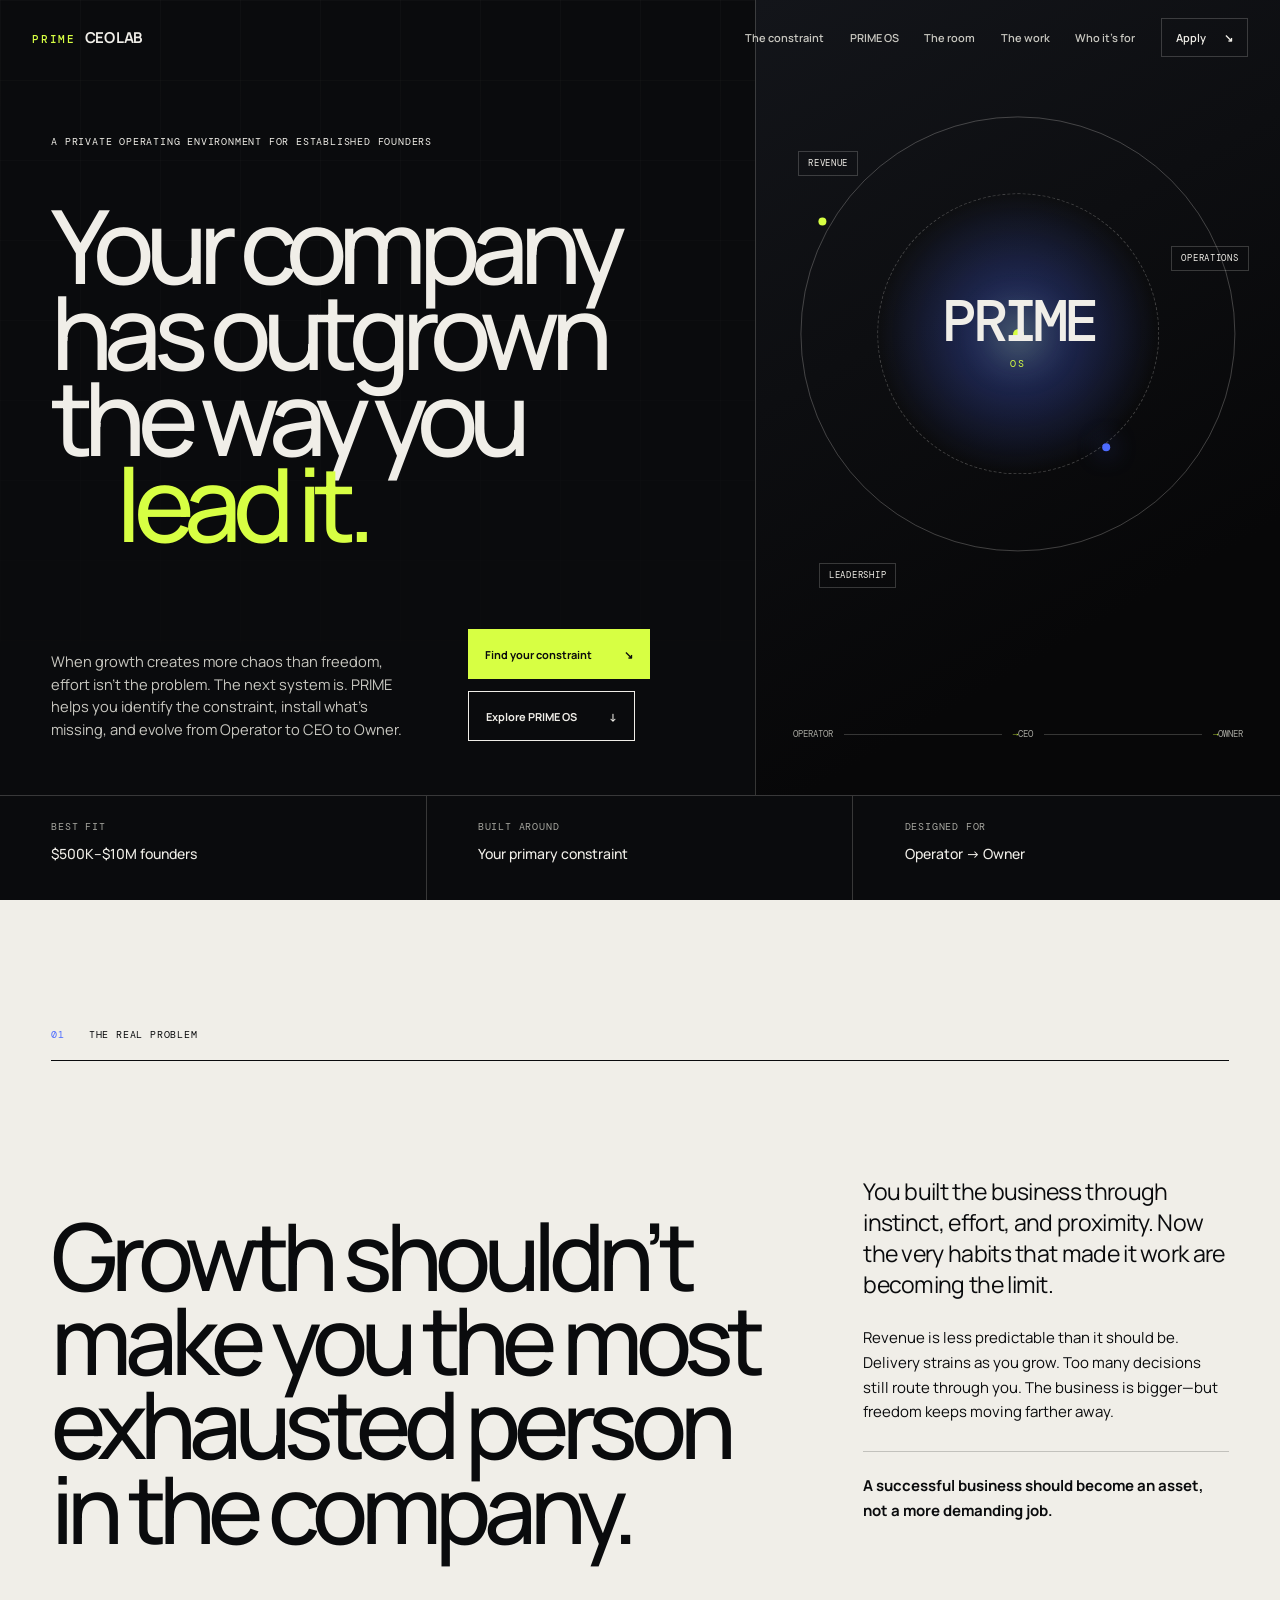
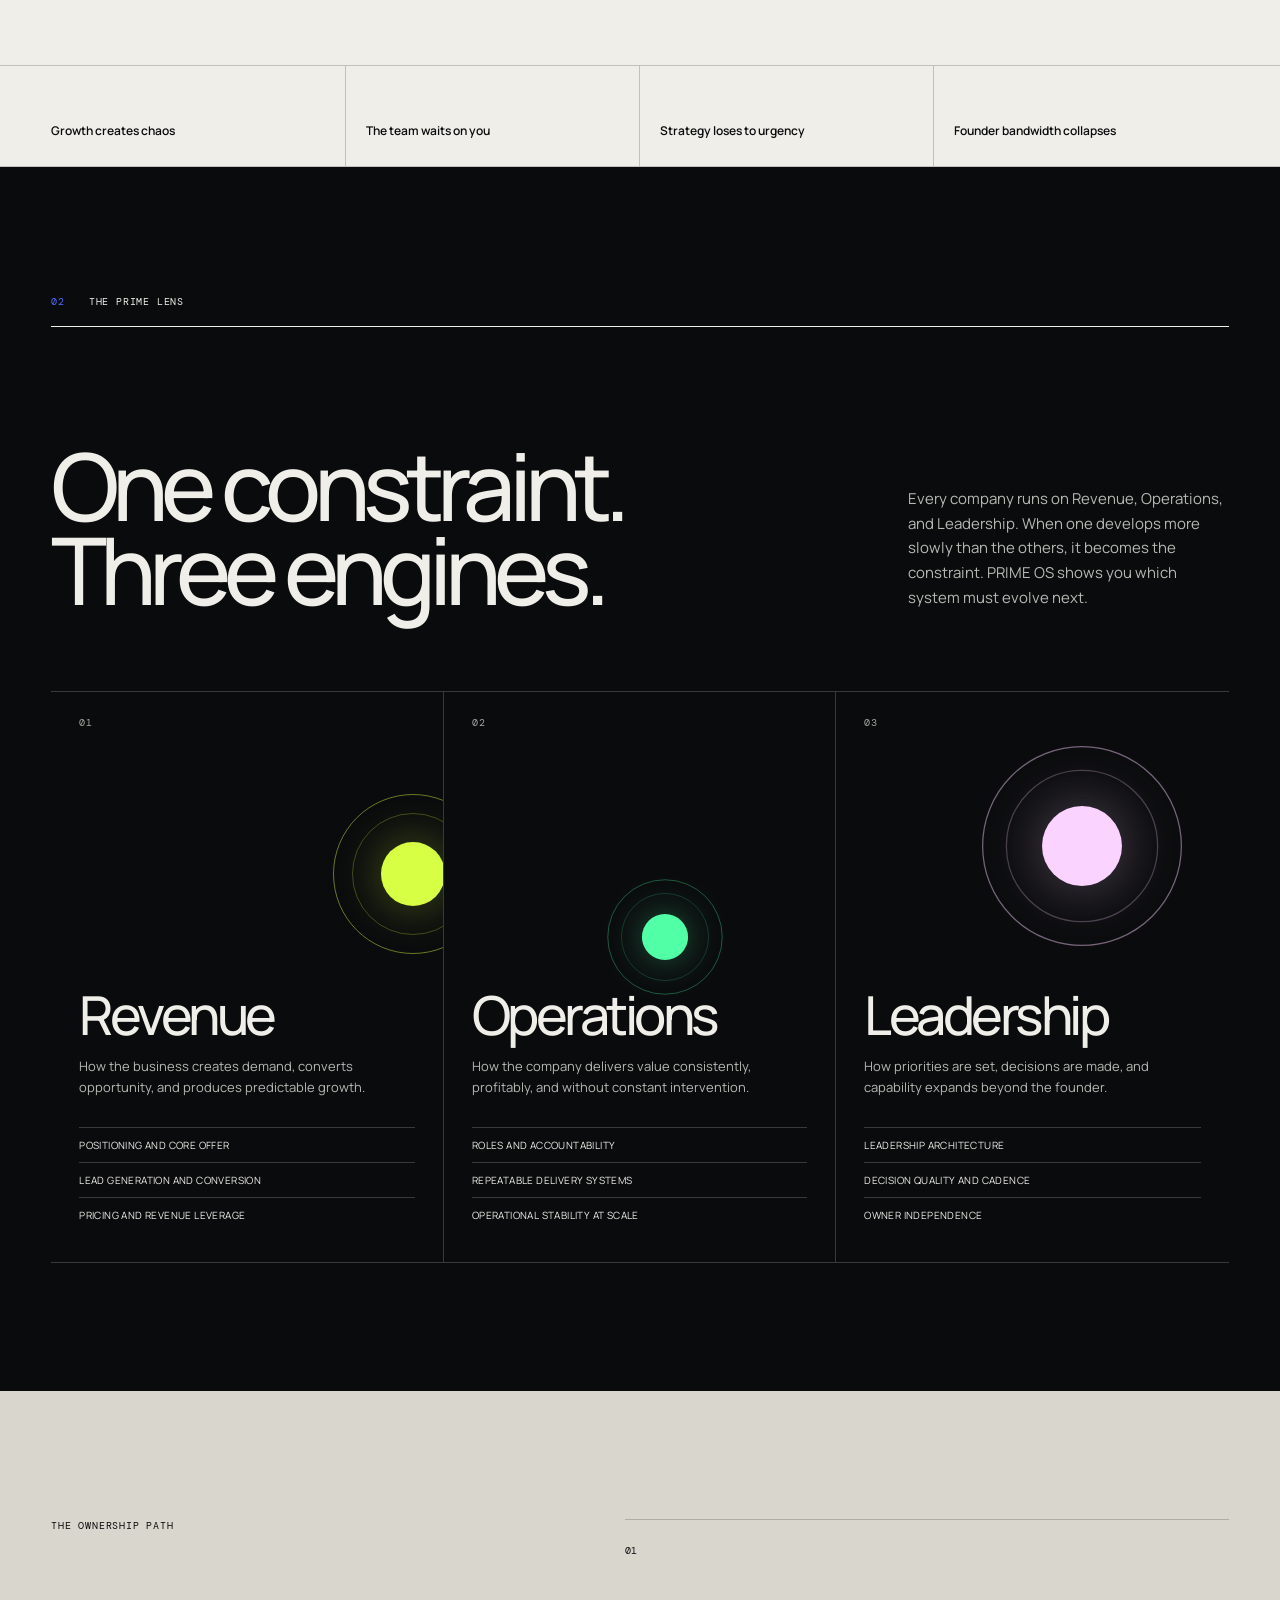
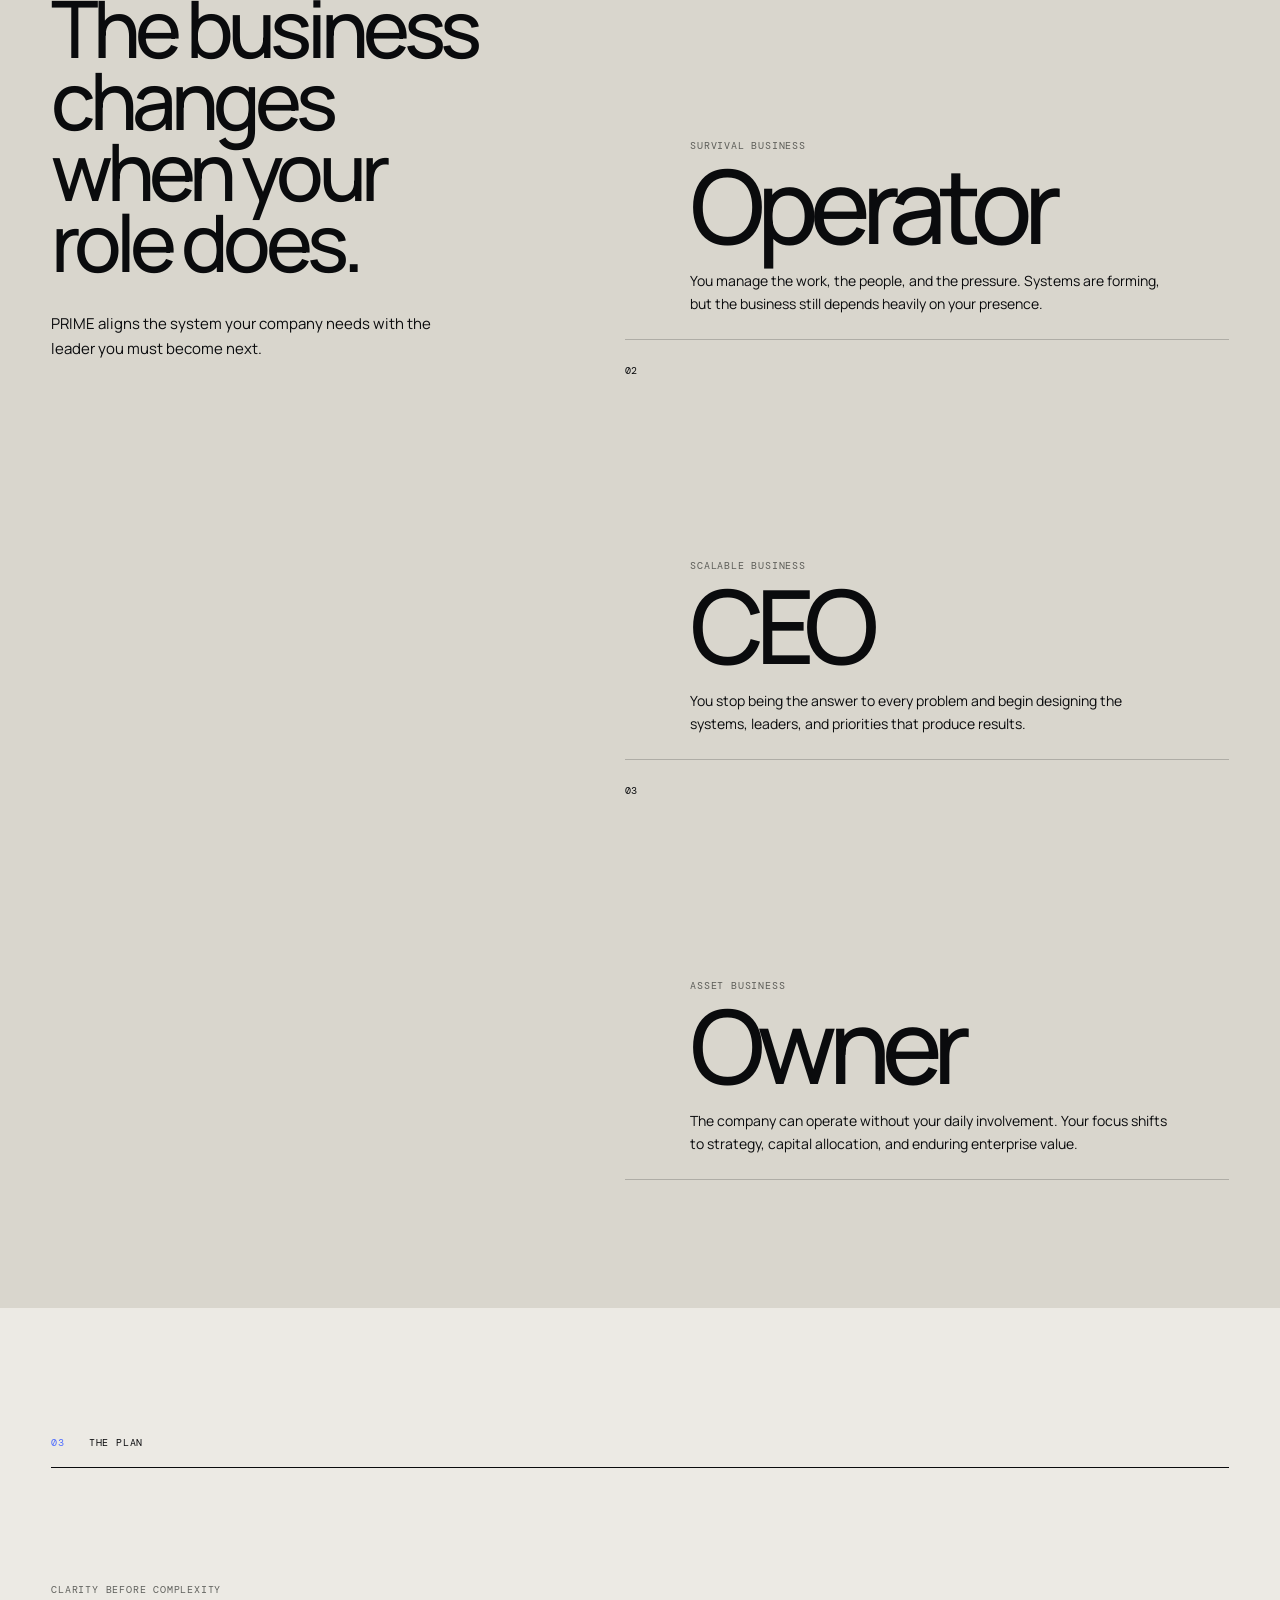
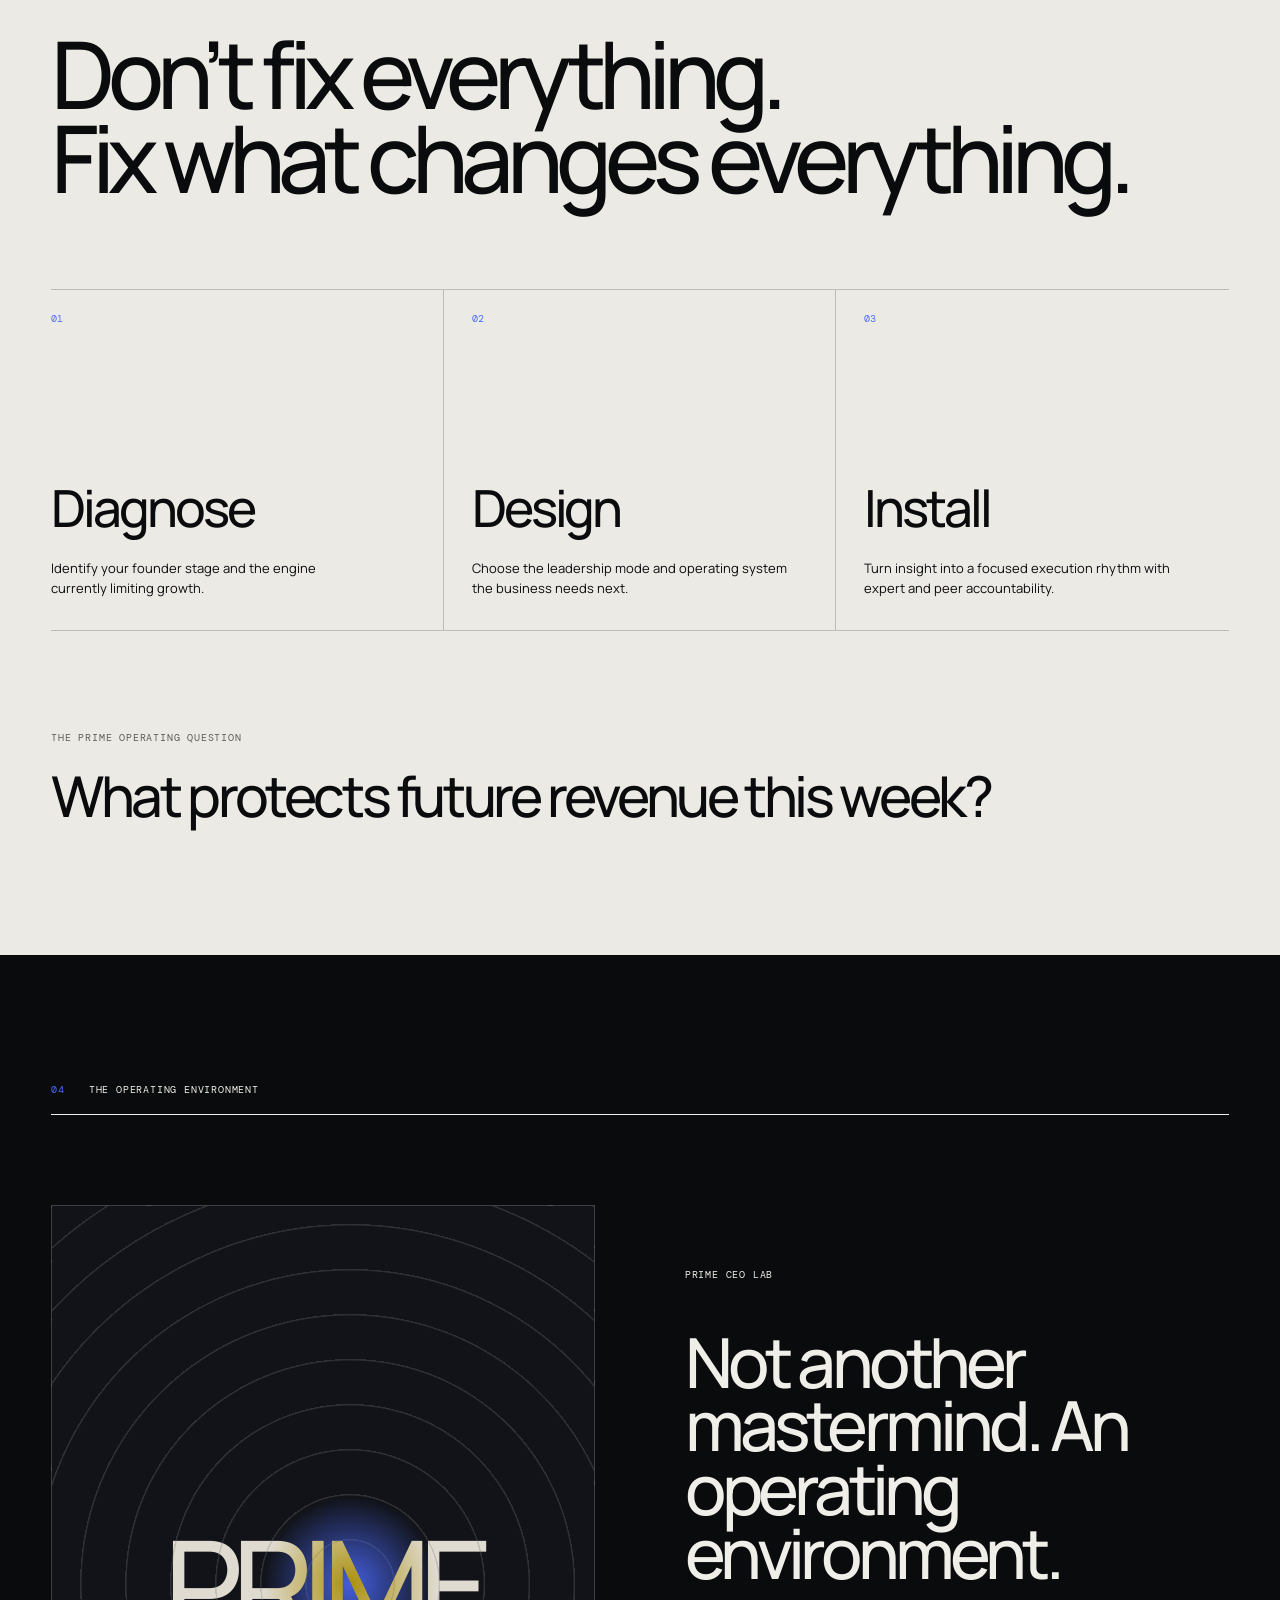
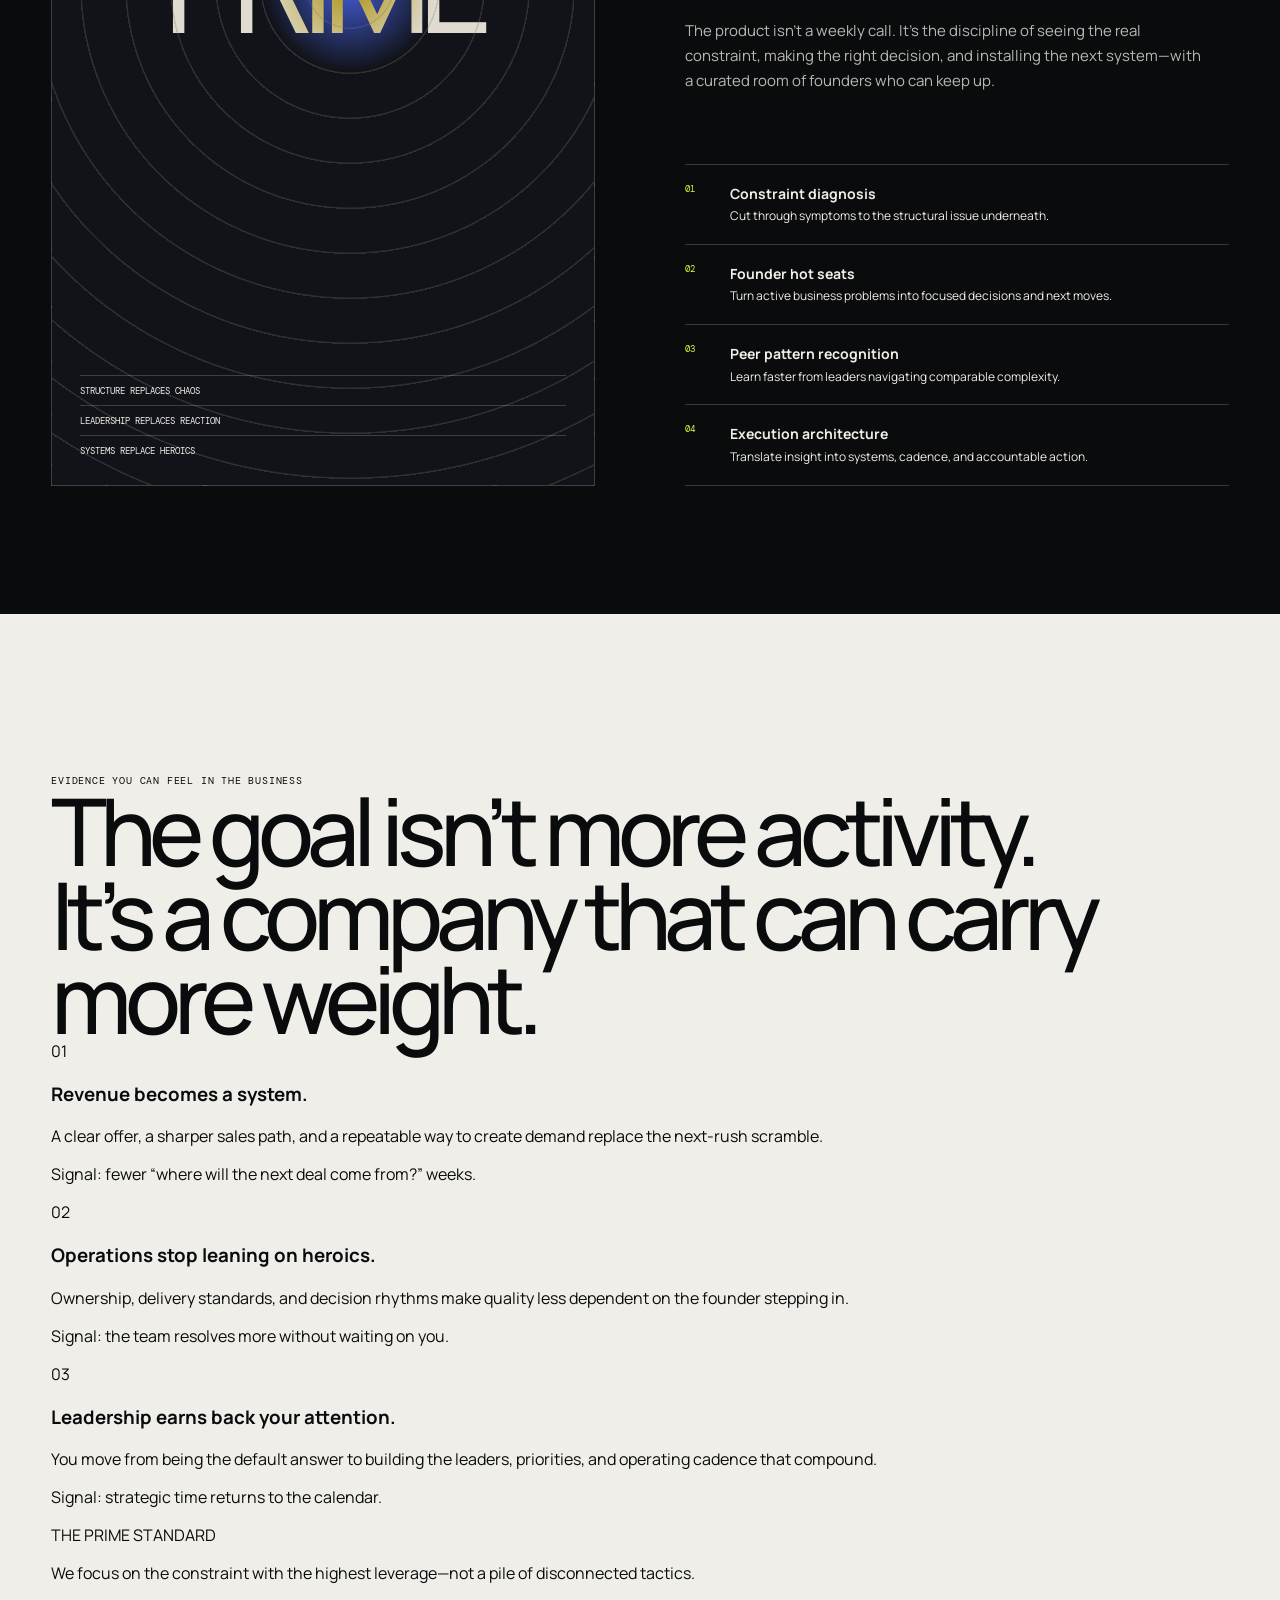
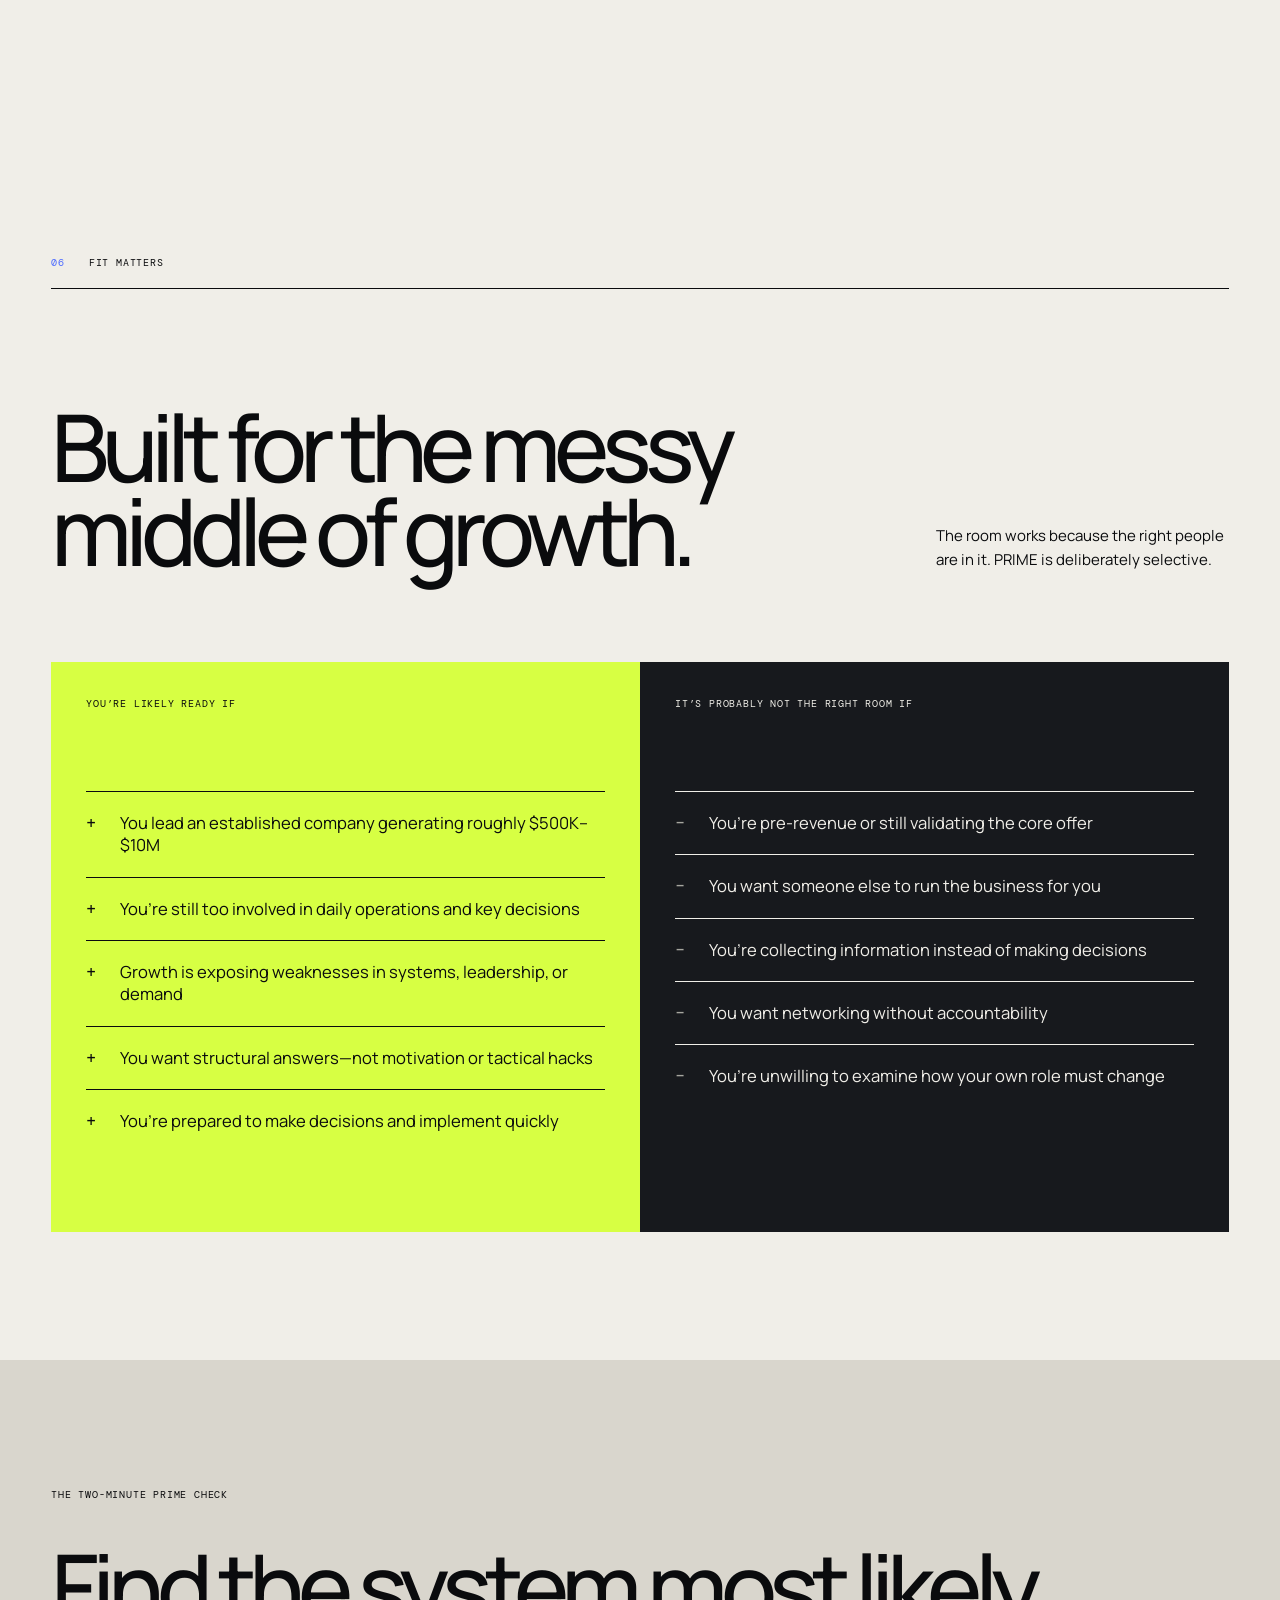
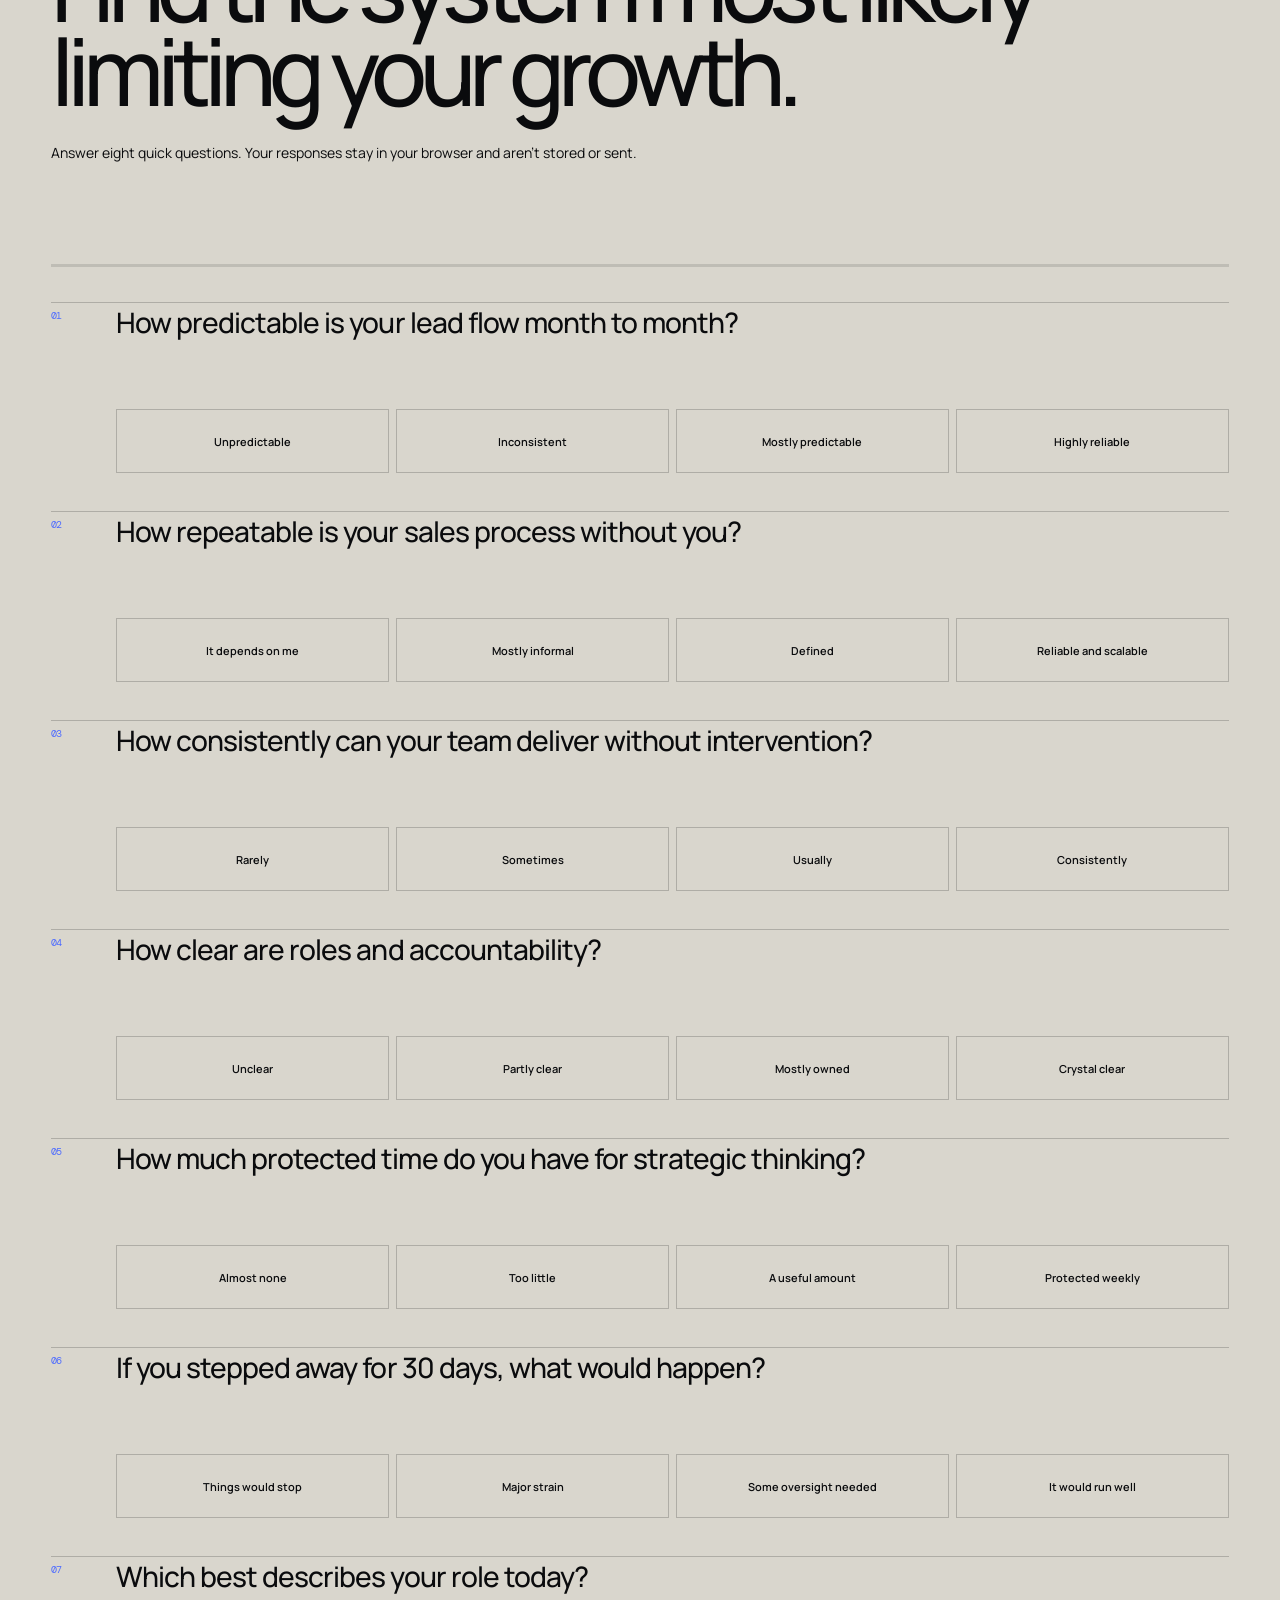
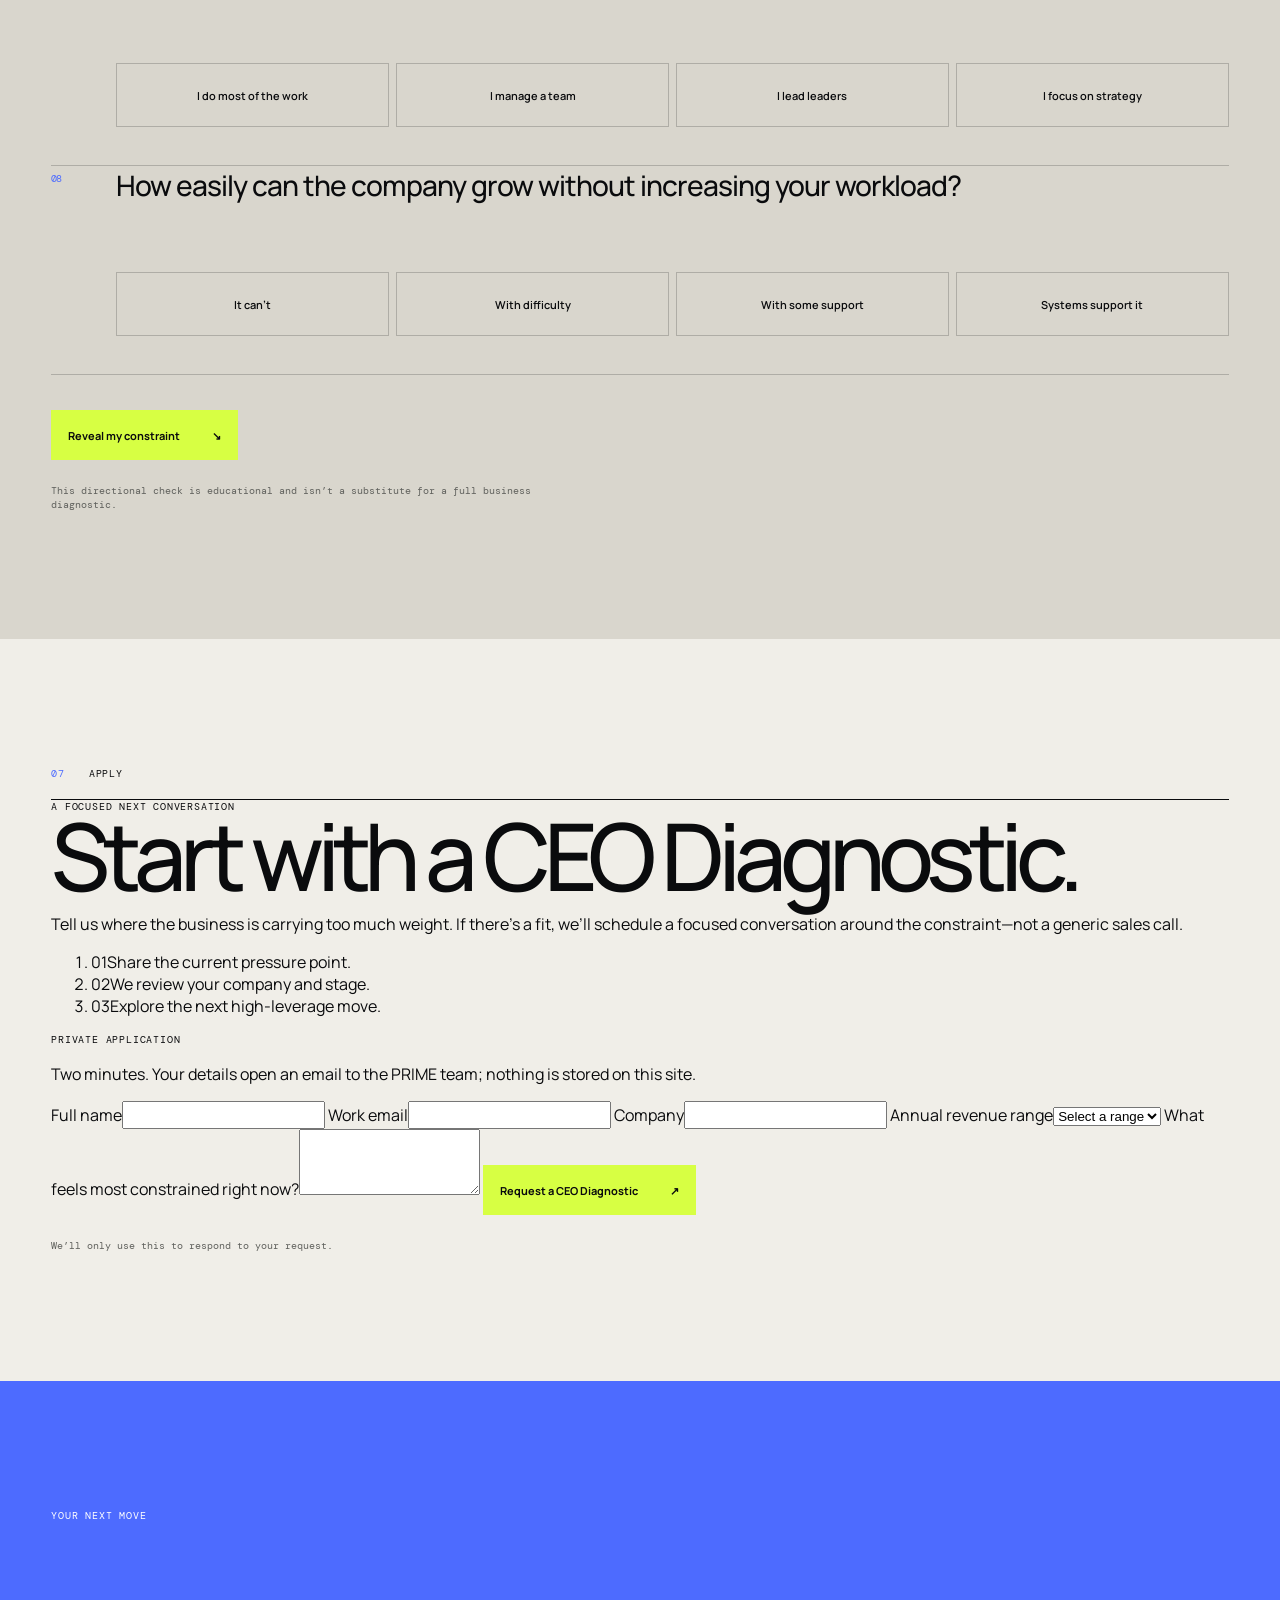
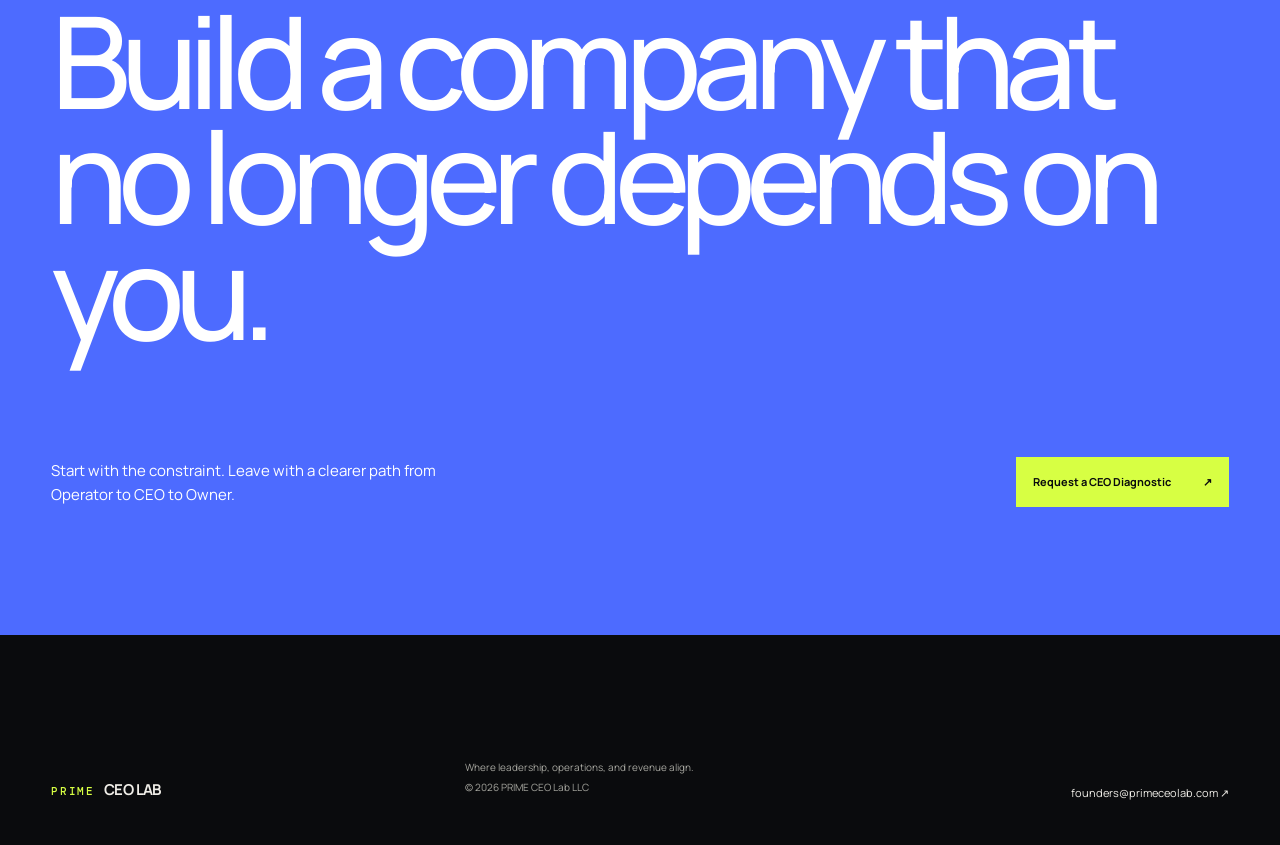
==== commit 834a2506: "Add Milestone 2 authority and application flow" ====
--- a/index.html
+++ b/index.html
@@ -20,8 +20,8 @@
       <a class="brand" href="#top" aria-label="PRIME CEO Lab home"><span class="brand-prime">PRIME</span><span>CEO LAB</span></a>
       <button class="menu-button" type="button" aria-label="Open navigation" aria-expanded="false">Menu</button>
       <nav aria-label="Primary navigation">
-        <a href="#constraint">The constraint</a><a href="#system">PRIME OS</a><a href="#experience">The room</a><a href="#fit">Who it’s for</a>
-        <a class="nav-cta" href="#diagnostic">Find your constraint <span aria-hidden="true">↘</span></a>
+        <a href="#constraint">The constraint</a><a href="#system">PRIME OS</a><a href="#experience">The room</a><a href="#proof">The work</a><a href="#fit">Who it’s for</a>
+        <a class="nav-cta" href="#apply">Apply <span aria-hidden="true">↘</span></a>
       </nav>
     </header>
 
@@ -96,8 +96,22 @@
         </div>
       </section>
 
+      <section class="proof section-pad" id="proof">
+        <div class="section-index reveal"><span>05</span><span>What changes</span></div>
+        <div class="proof-intro">
+          <p class="kicker reveal">Evidence you can feel in the business</p>
+          <h2 class="display reveal">The goal isn’t more activity.<br />It’s a company that can carry more weight.</h2>
+        </div>
+        <div class="proof-grid">
+          <article class="proof-card reveal"><span>01</span><h3>Revenue becomes a system.</h3><p>A clear offer, a sharper sales path, and a repeatable way to create demand replace the next-rush scramble.</p><p class="proof-signal">Signal: fewer “where will the next deal come from?” weeks.</p></article>
+          <article class="proof-card reveal"><span>02</span><h3>Operations stop leaning on heroics.</h3><p>Ownership, delivery standards, and decision rhythms make quality less dependent on the founder stepping in.</p><p class="proof-signal">Signal: the team resolves more without waiting on you.</p></article>
+          <article class="proof-card reveal"><span>03</span><h3>Leadership earns back your attention.</h3><p>You move from being the default answer to building the leaders, priorities, and operating cadence that compound.</p><p class="proof-signal">Signal: strategic time returns to the calendar.</p></article>
+        </div>
+        <div class="proof-note reveal"><span>THE PRIME STANDARD</span><p>We focus on the constraint with the highest leverage—not a pile of disconnected tactics.</p></div>
+      </section>
+
       <section class="fit section-pad" id="fit">
-        <div class="section-index reveal"><span>05</span><span>Fit matters</span></div>
+        <div class="section-index reveal"><span>06</span><span>Fit matters</span></div>
         <div class="fit-intro"><h2 class="display reveal">Built for the messy middle of growth.</h2><p class="reveal">The room works because the right people are in it. PRIME is deliberately selective.</p></div>
         <div class="fit-grid">
           <article class="fit-card fit-yes reveal"><p class="kicker">You’re likely ready if</p><ul><li>You lead an established company generating roughly $500K–$10M</li><li>You’re still too involved in daily operations and key decisions</li><li>Growth is exposing weaknesses in systems, leadership, or demand</li><li>You want structural answers—not motivation or tactical hacks</li><li>You’re prepared to make decisions and implement quickly</li></ul></article>
@@ -125,7 +139,24 @@
         <div class="result" id="assessment-result" aria-live="polite" hidden><p class="kicker">Your PRIME signal</p><p class="result-label">Your likely primary constraint is</p><h3 id="result-engine">Leadership</h3><p id="result-copy"></p><p class="result-stage">Current founder stage signal: <strong id="result-stage"></strong></p><div class="button-row"><a class="button button-signal" id="result-cta" href="mailto:founders@primeceolab.com">Apply for a CEO Diagnostic <span>↗</span></a><button class="button button-quiet" id="retake" type="button">Retake the check <span>↺</span></button></div></div>
       </section>
 
-      <section class="final-cta section-pad"><p class="kicker reveal">Your next move</p><h2 class="display reveal">Build a company that no longer depends on you.</h2><div class="final-row reveal"><p>Start with the constraint. Leave with a clearer path from Operator to CEO to Owner.</p><a class="button button-signal" href="#diagnostic">Find your constraint <span>↗</span></a></div></section>
+      <section class="application section-pad" id="apply">
+        <div class="section-index reveal"><span>07</span><span>Apply</span></div>
+        <div class="application-grid">
+          <div class="application-copy reveal"><p class="kicker">A focused next conversation</p><h2 class="display">Start with a CEO Diagnostic.</h2><p>Tell us where the business is carrying too much weight. If there’s a fit, we’ll schedule a focused conversation around the constraint—not a generic sales call.</p><ol><li><span>01</span>Share the current pressure point.</li><li><span>02</span>We review your company and stage.</li><li><span>03</span>Explore the next high-leverage move.</li></ol></div>
+          <form class="application-form reveal" id="application-form">
+            <div class="form-heading"><p class="kicker">Private application</p><p>Two minutes. Your details open an email to the PRIME team; nothing is stored on this site.</p></div>
+            <label>Full name<input name="name" autocomplete="name" required /></label>
+            <label>Work email<input type="email" name="email" autocomplete="email" required /></label>
+            <label>Company<input name="company" autocomplete="organization" required /></label>
+            <label>Annual revenue range<select name="revenue" required><option value="" selected disabled>Select a range</option><option>Under $500K</option><option>$500K–$1M</option><option>$1M–$3M</option><option>$3M–$10M</option><option>$10M+</option></select></label>
+            <label>What feels most constrained right now?<textarea name="challenge" rows="4" required></textarea></label>
+            <button class="button button-signal" type="submit">Request a CEO Diagnostic <span>↗</span></button>
+            <p class="form-note">We’ll only use this to respond to your request.</p>
+          </form>
+        </div>
+      </section>
+
+      <section class="final-cta section-pad"><p class="kicker reveal">Your next move</p><h2 class="display reveal">Build a company that no longer depends on you.</h2><div class="final-row reveal"><p>Start with the constraint. Leave with a clearer path from Operator to CEO to Owner.</p><a class="button button-signal" href="#apply">Request a CEO Diagnostic <span>↗</span></a></div></section>
     </main>
 
     <footer><a class="brand" href="#top" aria-label="Back to top"><span class="brand-prime">PRIME</span><span>CEO LAB</span></a><div><p>Where leadership, operations, and revenue align.</p><p>© 2026 PRIME CEO Lab LLC</p></div><a href="mailto:founders@primeceolab.com">founders@primeceolab.com ↗</a></footer>
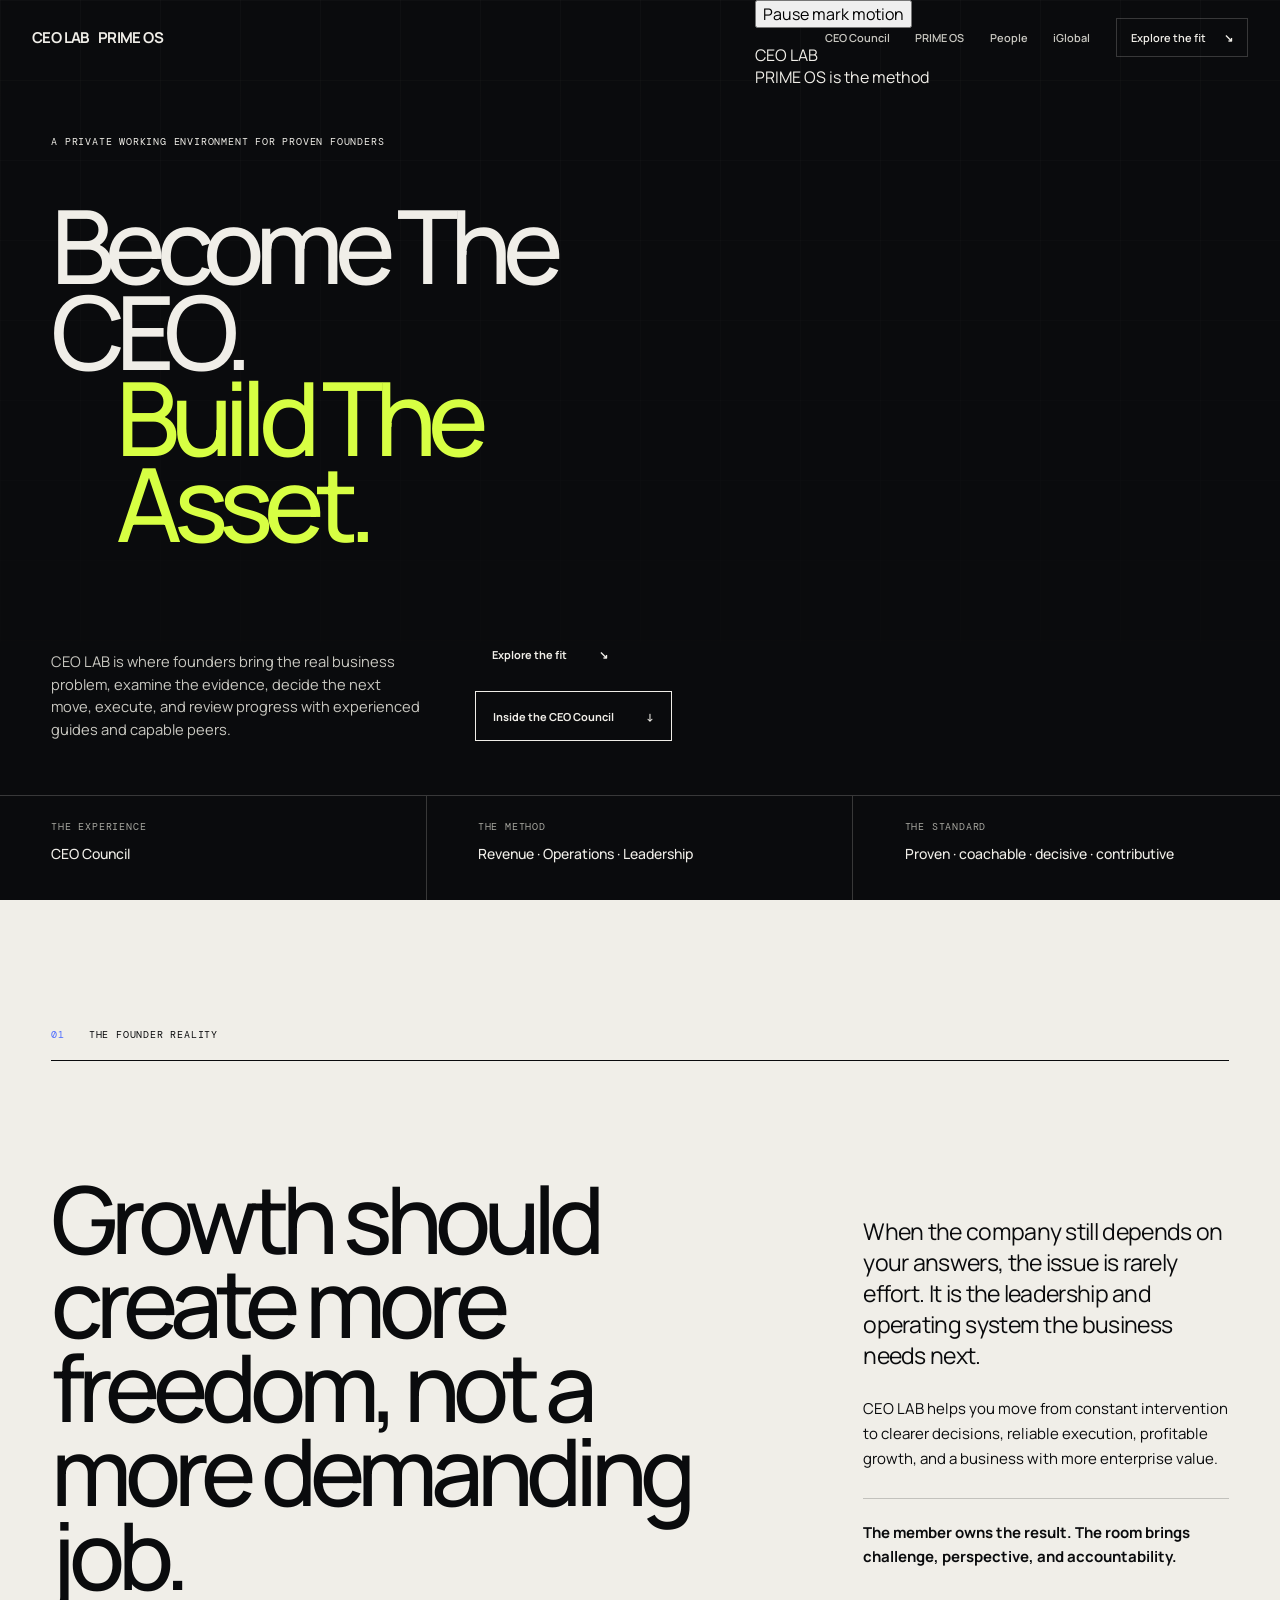
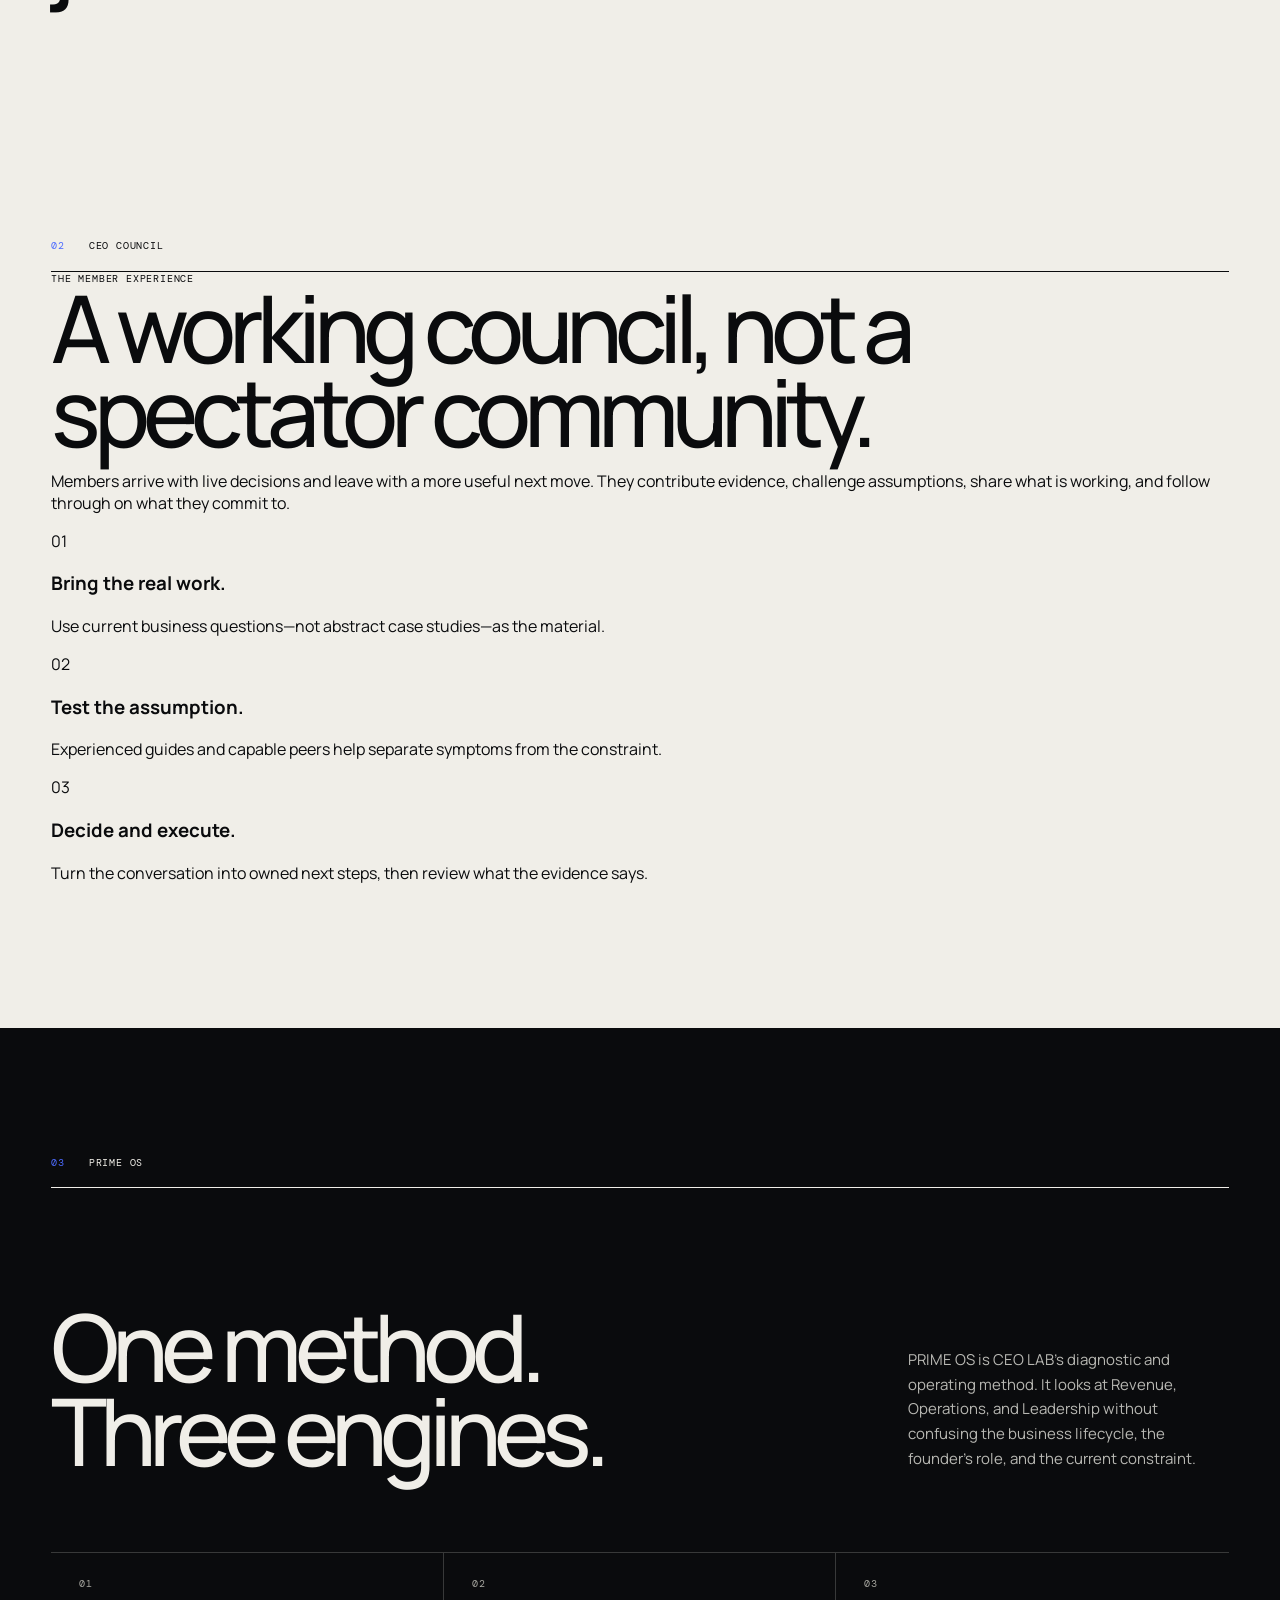
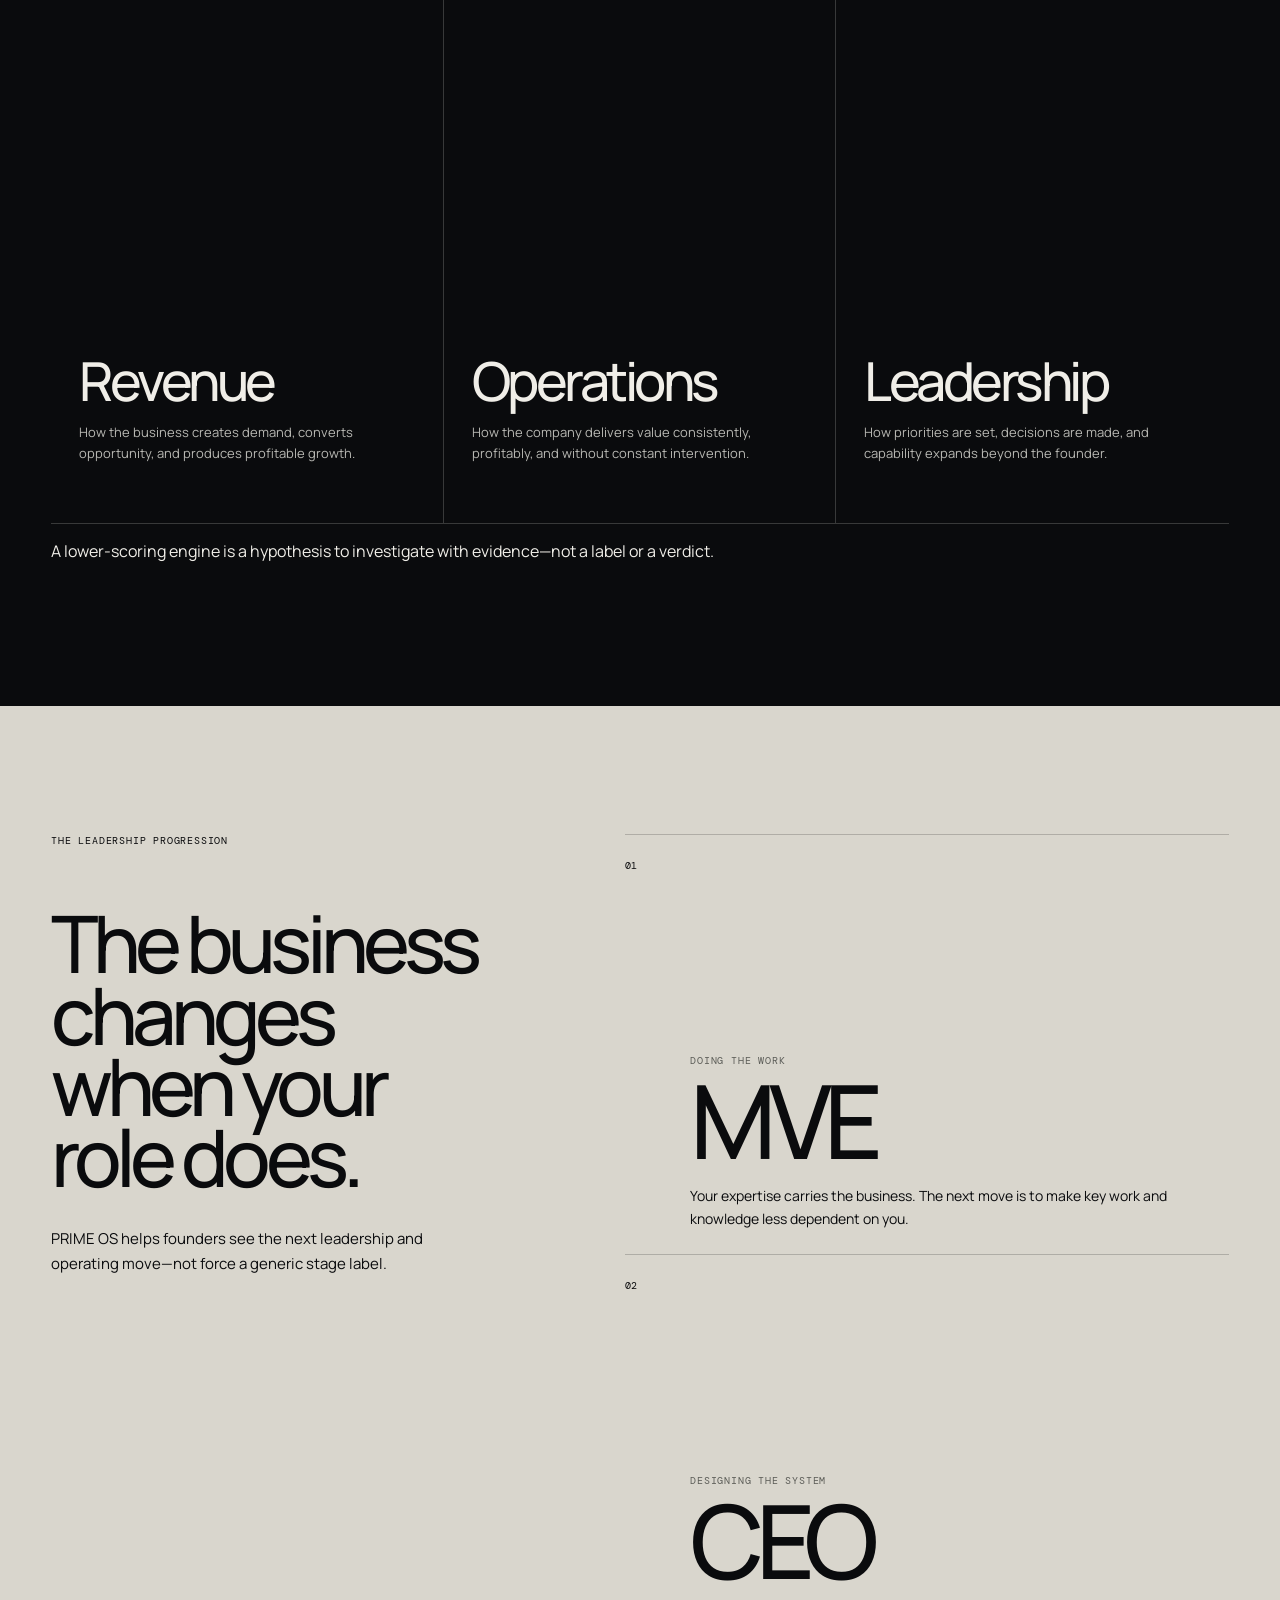
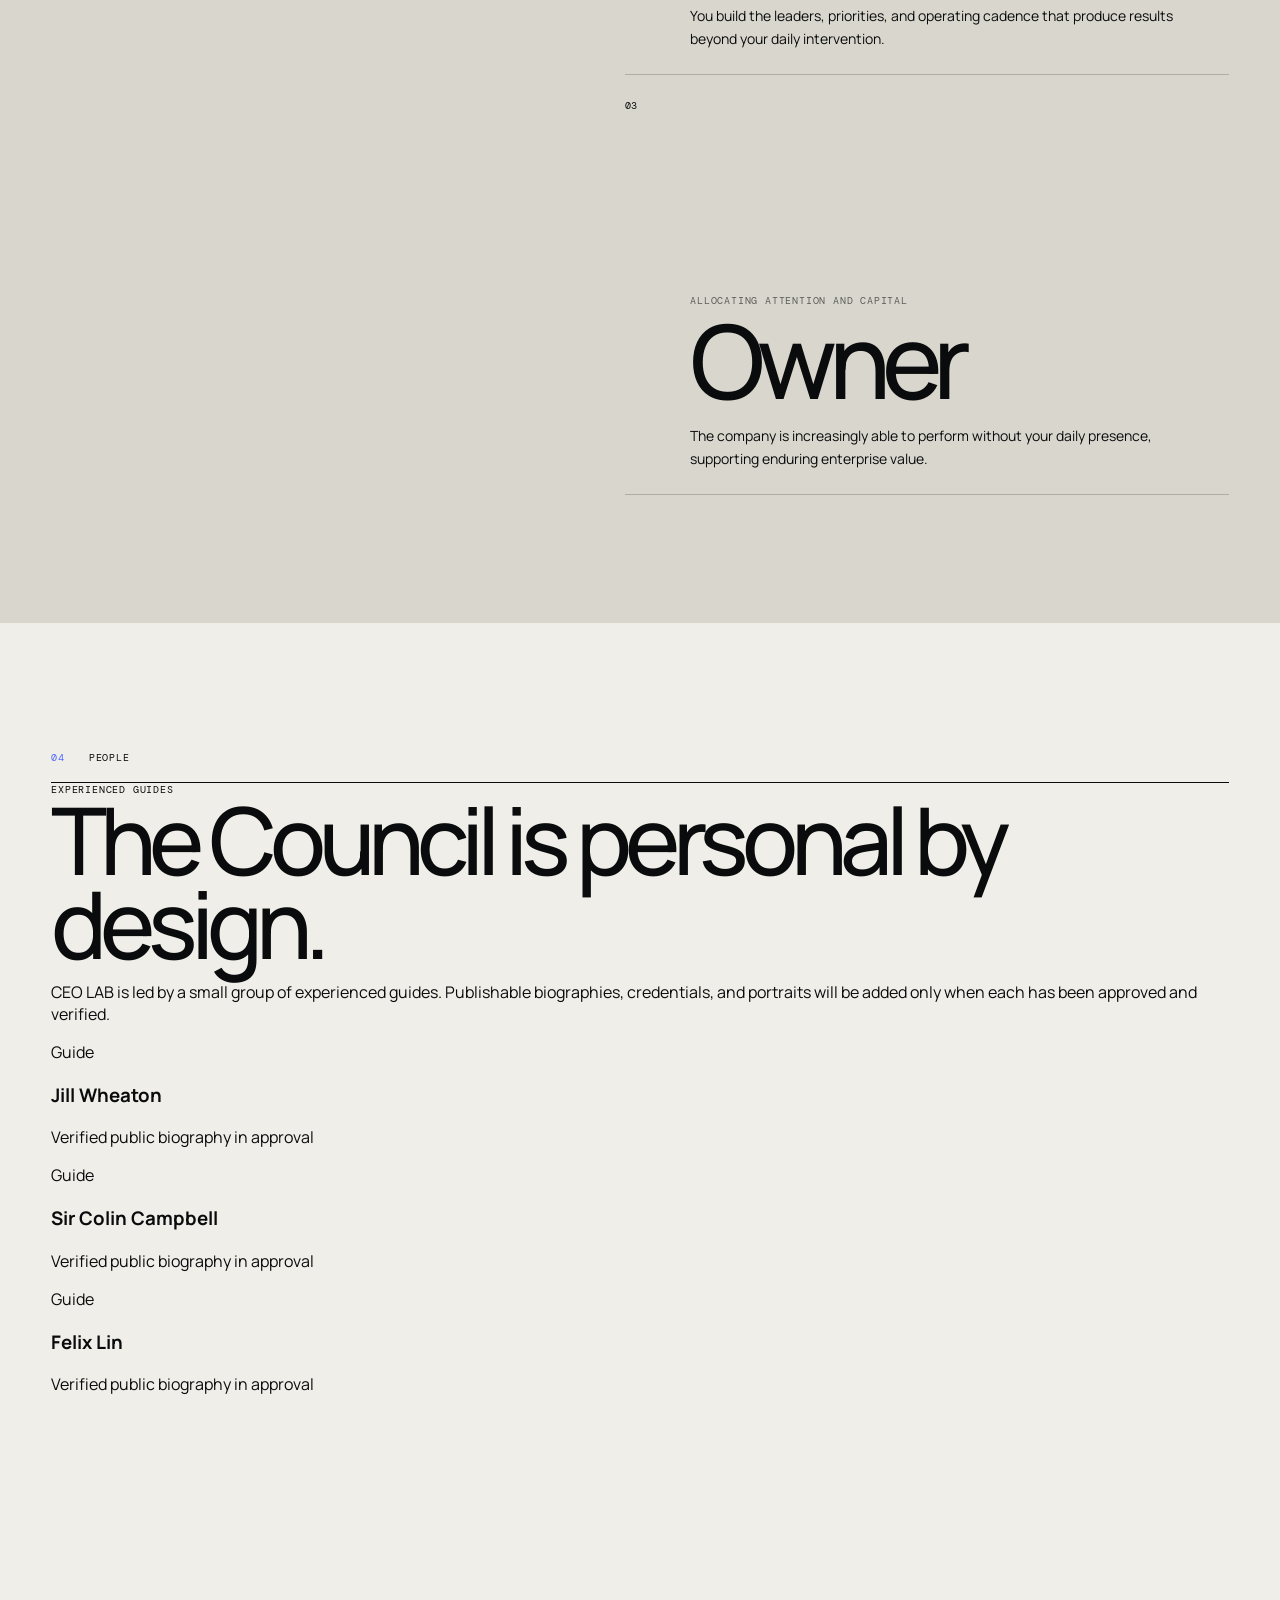
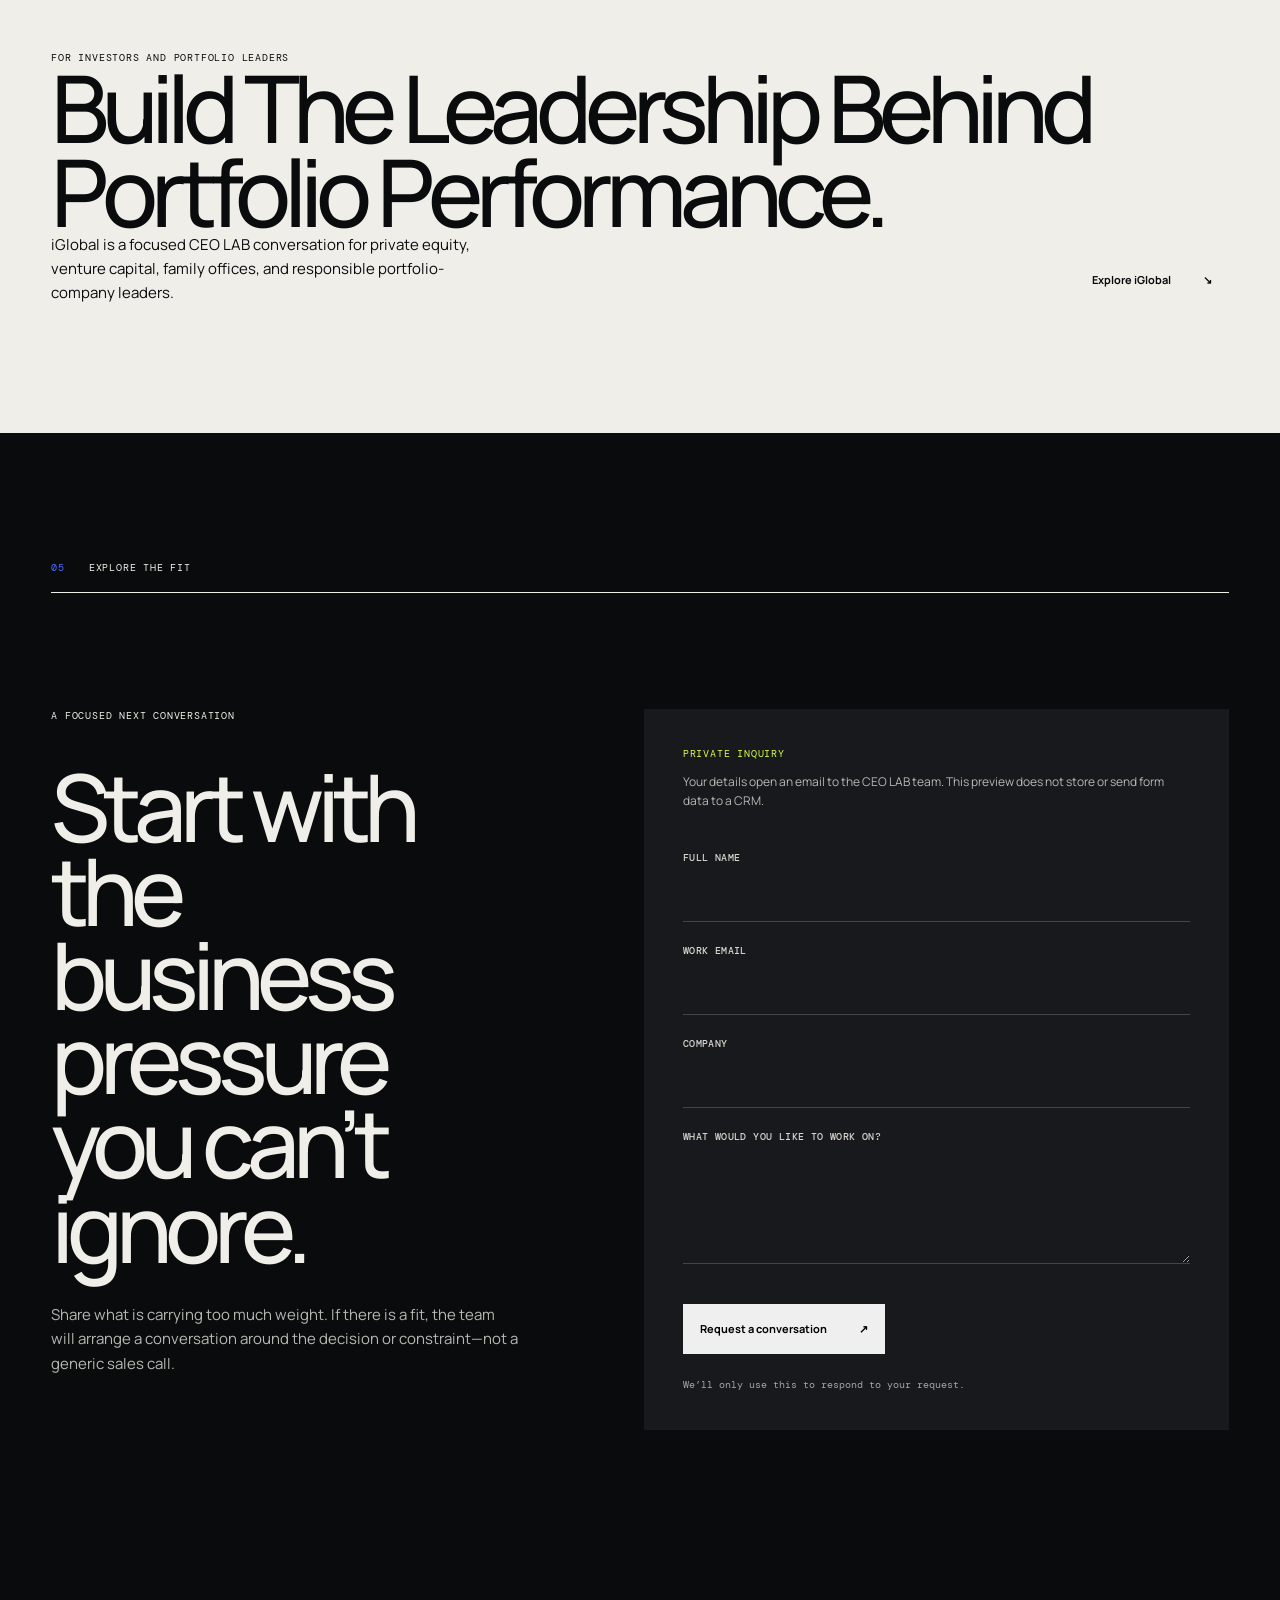
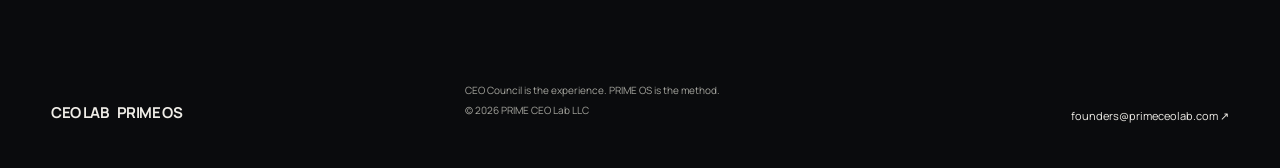
==== commit 08693cd3: "Publish approved CEO LAB revision" ====
--- a/index.html
+++ b/index.html
@@ -1,165 +1,87 @@
 <!doctype html>
 <html lang="en">
-  <head>
-    <meta charset="UTF-8" />
-    <meta name="viewport" content="width=device-width, initial-scale=1.0" />
-    <meta name="theme-color" content="#0a0b0d" />
-    <meta name="description" content="PRIME CEO Lab helps established founders identify the constraint limiting growth and evolve from Operator to CEO to Owner." />
-    <meta property="og:title" content="PRIME CEO Lab | From Operator to Owner" />
-    <meta property="og:description" content="A private operating environment for founders whose companies have outgrown the way they lead." />
-    <meta property="og:type" content="website" />
-    <title>PRIME CEO Lab | From Operator to Owner</title>
-    <link rel="preconnect" href="https://fonts.googleapis.com" />
-    <link rel="preconnect" href="https://fonts.gstatic.com" crossorigin />
-    <link href="https://fonts.googleapis.com/css2?family=DM+Mono:wght@400;500&family=Manrope:wght@400;500;600;700&display=swap" rel="stylesheet" />
-    <link rel="stylesheet" href="styles.css" />
-  </head>
-  <body>
-    <a class="skip-link" href="#main">Skip to content</a>
-    <header class="site-header" data-header>
-      <a class="brand" href="#top" aria-label="PRIME CEO Lab home"><span class="brand-prime">PRIME</span><span>CEO LAB</span></a>
-      <button class="menu-button" type="button" aria-label="Open navigation" aria-expanded="false">Menu</button>
-      <nav aria-label="Primary navigation">
-        <a href="#constraint">The constraint</a><a href="#system">PRIME OS</a><a href="#experience">The room</a><a href="#proof">The work</a><a href="#fit">Who it’s for</a>
-        <a class="nav-cta" href="#apply">Apply <span aria-hidden="true">↘</span></a>
-      </nav>
-    </header>
+<head>
+  <meta charset="UTF-8" />
+  <meta name="viewport" content="width=device-width, initial-scale=1.0" />
+  <meta name="theme-color" content="#0B0C0D" />
+  <meta name="description" content="CEO LAB is a private working environment for proven founders building more valuable, less founder-dependent companies." />
+  <meta property="og:title" content="CEO LAB | Become The CEO. Build The Asset." />
+  <meta property="og:description" content="A private working environment for proven founders." />
+  <meta property="og:type" content="website" />
+  <title>CEO LAB | Become The CEO. Build The Asset.</title>
+  <link rel="preconnect" href="https://fonts.googleapis.com" />
+  <link rel="preconnect" href="https://fonts.gstatic.com" crossorigin />
+  <link href="https://fonts.googleapis.com/css2?family=DM+Mono:wght@400;500&family=Manrope:wght@400;500;600;700&display=swap" rel="stylesheet" />
+  <link rel="stylesheet" href="styles.css" />
+</head>
+<body>
+  <a class="skip-link" href="#main">Skip to content</a>
+  <header class="site-header" data-header>
+    <a class="brand" href="#top" aria-label="CEO LAB home"><span class="brand-main">CEO LAB</span><span class="brand-method">PRIME OS</span></a>
+    <button class="menu-button" type="button" aria-label="Open navigation" aria-expanded="false">Menu</button>
+    <nav aria-label="Primary navigation">
+      <a href="#council">CEO Council</a><a href="#method">PRIME OS</a><a href="#people">People</a><a href="iglobal/">iGlobal</a>
+      <a class="nav-cta" href="#apply">Explore the fit <span aria-hidden="true">↘</span></a>
+    </nav>
+  </header>
 
-    <main id="main">
-      <section class="hero" id="top">
-        <div class="hero-grid" aria-hidden="true"></div>
-        <div class="hero-copy">
-          <p class="kicker reveal">A private operating environment for established founders</p>
-          <h1 class="reveal">Your company has outgrown the way you <em>lead it.</em></h1>
-          <div class="hero-bottom reveal">
-            <p>When growth creates more chaos than freedom, effort isn’t the problem. The next system is. PRIME helps you identify the constraint, install what’s missing, and evolve from Operator to CEO to Owner.</p>
-            <div class="button-row"><a class="button button-signal" href="#diagnostic">Find your constraint <span>↘</span></a><a class="button button-quiet" href="#system">Explore PRIME OS <span>↓</span></a></div>
-          </div>
+  <main id="main">
+    <section class="hero" id="top">
+      <div class="hero-grid" aria-hidden="true"></div>
+      <div class="hero-copy">
+        <p class="kicker reveal">A private working environment for proven founders</p>
+        <h1 class="reveal">Become The CEO.<br /><em>Build The Asset.</em></h1>
+        <div class="hero-bottom reveal">
+          <p>CEO LAB is where founders bring the real business problem, examine the evidence, decide the next move, execute, and review progress with experienced guides and capable peers.</p>
+          <div class="button-row"><a class="button button-gold" href="#apply">Explore the fit <span>↘</span></a><a class="button button-quiet" href="#council">Inside the CEO Council <span>↓</span></a></div>
         </div>
-        <div class="hero-system reveal" aria-label="The PRIME journey from operator to owner">
-          <div class="system-orbit orbit-a"></div><div class="system-orbit orbit-b"></div>
-          <div class="system-core"><span>PRIME</span><b>OS</b></div>
-          <div class="system-label label-revenue">Revenue</div><div class="system-label label-operations">Operations</div><div class="system-label label-leadership">Leadership</div>
-          <p class="system-path"><span>Operator</span><i>→</i><span>CEO</span><i>→</i><span>Owner</span></p>
-        </div>
-        <div class="hero-proof" aria-label="Best fit summary">
-          <div><span>Best fit</span><strong>$500K–$10M founders</strong></div><div><span>Built around</span><strong>Your primary constraint</strong></div><div><span>Designed for</span><strong>Operator → Owner</strong></div>
-        </div>
-      </section>
+      </div>
+      <div class="hero-mark reveal" aria-label="CEO LAB flask and growth-bar mark">
+        <div class="mark-stage" data-mark-stage><div class="flask-mark" aria-hidden="true"><i></i><i></i><i></i><b></b></div></div>
+        <button class="motion-toggle" type="button" aria-pressed="false" data-motion-toggle>Pause mark motion</button>
+        <p class="mark-caption">CEO LAB<br /><span>PRIME OS is the method</span></p>
+      </div>
+      <div class="hero-proof" aria-label="CEO LAB summary"><div><span>The experience</span><strong>CEO Council</strong></div><div><span>The method</span><strong>Revenue · Operations · Leadership</strong></div><div><span>The standard</span><strong>Proven · coachable · decisive · contributive</strong></div></div>
+    </section>
 
-      <section class="manifesto section-pad" id="constraint">
-        <div class="section-index reveal"><span>01</span><span>The real problem</span></div>
-        <div class="manifesto-grid">
-          <h2 class="display reveal">Growth shouldn’t make you the most exhausted person in the company.</h2>
-          <div class="manifesto-copy reveal">
-            <p class="lead">You built the business through instinct, effort, and proximity. Now the very habits that made it work are becoming the limit.</p>
-            <p>Revenue is less predictable than it should be. Delivery strains as you grow. Too many decisions still route through you. The business is bigger—but freedom keeps moving farther away.</p>
-            <p class="belief">A successful business should become an asset, not a more demanding job.</p>
-          </div>
-        </div>
-        <div class="pressure-strip reveal" aria-label="Common founder pressures"><span>Growth creates chaos</span><span>The team waits on you</span><span>Strategy loses to urgency</span><span>Founder bandwidth collapses</span></div>
-      </section>
+    <section class="manifesto section-pad" id="why">
+      <div class="section-index reveal"><span>01</span><span>The founder reality</span></div>
+      <div class="manifesto-grid"><h2 class="display reveal">Growth should create more freedom, not a more demanding job.</h2><div class="manifesto-copy reveal"><p class="lead">When the company still depends on your answers, the issue is rarely effort. It is the leadership and operating system the business needs next.</p><p>CEO LAB helps you move from constant intervention to clearer decisions, reliable execution, profitable growth, and a business with more enterprise value.</p><p class="belief">The member owns the result. The room brings challenge, perspective, and accountability.</p></div></div>
+    </section>
 
-      <section class="engines section-pad" id="system">
-        <div class="section-index reveal"><span>02</span><span>The PRIME lens</span></div>
-        <div class="engine-intro"><h2 class="display reveal">One constraint.<br />Three engines.</h2><p class="reveal">Every company runs on Revenue, Operations, and Leadership. When one develops more slowly than the others, it becomes the constraint. PRIME OS shows you which system must evolve next.</p></div>
-        <div class="engine-grid">
-          <article class="engine-card reveal"><div class="engine-number">01</div><div class="engine-pulse" aria-hidden="true"></div><h3>Revenue</h3><p>How the business creates demand, converts opportunity, and produces predictable growth.</p><ul><li>Positioning and core offer</li><li>Lead generation and conversion</li><li>Pricing and revenue leverage</li></ul></article>
-          <article class="engine-card reveal"><div class="engine-number">02</div><div class="engine-pulse pulse-offset" aria-hidden="true"></div><h3>Operations</h3><p>How the company delivers value consistently, profitably, and without constant intervention.</p><ul><li>Roles and accountability</li><li>Repeatable delivery systems</li><li>Operational stability at scale</li></ul></article>
-          <article class="engine-card reveal"><div class="engine-number">03</div><div class="engine-pulse pulse-late" aria-hidden="true"></div><h3>Leadership</h3><p>How priorities are set, decisions are made, and capability expands beyond the founder.</p><ul><li>Leadership architecture</li><li>Decision quality and cadence</li><li>Owner independence</li></ul></article>
-        </div>
-      </section>
+    <section class="council section-pad" id="council">
+      <div class="section-index reveal"><span>02</span><span>CEO Council</span></div>
+      <div class="council-intro"><div><p class="kicker reveal">The member experience</p><h2 class="display reveal">A working council, not a spectator community.</h2></div><p class="reveal">Members arrive with live decisions and leave with a more useful next move. They contribute evidence, challenge assumptions, share what is working, and follow through on what they commit to.</p></div>
+      <div class="council-grid"><article class="reveal"><span>01</span><h3>Bring the real work.</h3><p>Use current business questions—not abstract case studies—as the material.</p></article><article class="reveal"><span>02</span><h3>Test the assumption.</h3><p>Experienced guides and capable peers help separate symptoms from the constraint.</p></article><article class="reveal"><span>03</span><h3>Decide and execute.</h3><p>Turn the conversation into owned next steps, then review what the evidence says.</p></article></div>
+    </section>
 
-      <section class="journey section-pad">
-        <div class="journey-sticky reveal"><p class="kicker">The ownership path</p><h2 class="display">The business changes when your role does.</h2><p>PRIME aligns the system your company needs with the leader you must become next.</p></div>
-        <div class="journey-steps">
-          <article class="journey-step reveal"><span>01</span><div><p class="stage-label">Survival business</p><h3>Operator</h3><p>You manage the work, the people, and the pressure. Systems are forming, but the business still depends heavily on your presence.</p></div></article>
-          <article class="journey-step reveal"><span>02</span><div><p class="stage-label">Scalable business</p><h3>CEO</h3><p>You stop being the answer to every problem and begin designing the systems, leaders, and priorities that produce results.</p></div></article>
-          <article class="journey-step reveal"><span>03</span><div><p class="stage-label">Asset business</p><h3>Owner</h3><p>The company can operate without your daily involvement. Your focus shifts to strategy, capital allocation, and enduring enterprise value.</p></div></article>
-        </div>
-      </section>
+    <section class="engines section-pad" id="method">
+      <div class="section-index reveal"><span>03</span><span>PRIME OS</span></div>
+      <div class="engine-intro"><h2 class="display reveal">One method.<br />Three engines.</h2><p class="reveal">PRIME OS is CEO LAB’s diagnostic and operating method. It looks at Revenue, Operations, and Leadership without confusing the business lifecycle, the founder’s role, and the current constraint.</p></div>
+      <div class="engine-grid"><article class="engine-card reveal"><div class="engine-number">01</div><h3>Revenue</h3><p>How the business creates demand, converts opportunity, and produces profitable growth.</p></article><article class="engine-card reveal"><div class="engine-number">02</div><h3>Operations</h3><p>How the company delivers value consistently, profitably, and without constant intervention.</p></article><article class="engine-card reveal"><div class="engine-number">03</div><h3>Leadership</h3><p>How priorities are set, decisions are made, and capability expands beyond the founder.</p></article></div>
+      <p class="method-note reveal">A lower-scoring engine is a hypothesis to investigate with evidence—not a label or a verdict.</p>
+    </section>
 
-      <section class="plan section-pad">
-        <div class="section-index reveal"><span>03</span><span>The plan</span></div>
-        <div class="plan-heading reveal"><p class="kicker">Clarity before complexity</p><h2 class="display">Don’t fix everything.<br />Fix what changes everything.</h2></div>
-        <ol class="plan-grid"><li class="reveal"><span>01</span><h3>Diagnose</h3><p>Identify your founder stage and the engine currently limiting growth.</p></li><li class="reveal"><span>02</span><h3>Design</h3><p>Choose the leadership mode and operating system the business needs next.</p></li><li class="reveal"><span>03</span><h3>Install</h3><p>Turn insight into a focused execution rhythm with expert and peer accountability.</p></li></ol>
-        <p class="operating-rule reveal"><span>The PRIME operating question</span>What protects future revenue this week?</p>
-      </section>
+    <section class="journey section-pad">
+      <div class="journey-sticky reveal"><p class="kicker">The leadership progression</p><h2 class="display">The business changes when your role does.</h2><p>PRIME OS helps founders see the next leadership and operating move—not force a generic stage label.</p></div>
+      <div class="journey-steps"><article class="journey-step reveal"><span>01</span><div><p class="stage-label">Doing the work</p><h3>MVE</h3><p>Your expertise carries the business. The next move is to make key work and knowledge less dependent on you.</p></div></article><article class="journey-step reveal"><span>02</span><div><p class="stage-label">Designing the system</p><h3>CEO</h3><p>You build the leaders, priorities, and operating cadence that produce results beyond your daily intervention.</p></div></article><article class="journey-step reveal"><span>03</span><div><p class="stage-label">Allocating attention and capital</p><h3>Owner</h3><p>The company is increasingly able to perform without your daily presence, supporting enduring enterprise value.</p></div></article></div>
+    </section>
 
-      <section class="room section-pad" id="experience">
-        <div class="section-index reveal"><span>04</span><span>The operating environment</span></div>
-        <div class="room-grid">
-          <div class="room-art reveal" aria-hidden="true"><div class="room-word">PRIME</div><span>Structure replaces chaos</span><span>Leadership replaces reaction</span><span>Systems replace heroics</span></div>
-          <div class="room-copy reveal"><p class="kicker">PRIME CEO Lab</p><h2>Not another mastermind. An operating environment.</h2><p>The product isn’t a weekly call. It’s the discipline of seeing the real constraint, making the right decision, and installing the next system—with a curated room of founders who can keep up.</p>
-            <div class="room-features"><div><span>01</span><p><strong>Constraint diagnosis</strong>Cut through symptoms to the structural issue underneath.</p></div><div><span>02</span><p><strong>Founder hot seats</strong>Turn active business problems into focused decisions and next moves.</p></div><div><span>03</span><p><strong>Peer pattern recognition</strong>Learn faster from leaders navigating comparable complexity.</p></div><div><span>04</span><p><strong>Execution architecture</strong>Translate insight into systems, cadence, and accountable action.</p></div></div>
-          </div>
-        </div>
-      </section>
+    <section class="people section-pad" id="people">
+      <div class="section-index reveal"><span>04</span><span>People</span></div>
+      <div class="people-intro"><p class="kicker reveal">Experienced guides</p><h2 class="display reveal">The Council is personal by design.</h2><p class="reveal">CEO LAB is led by a small group of experienced guides. Publishable biographies, credentials, and portraits will be added only when each has been approved and verified.</p></div>
+      <div class="people-grid"><article class="person-card reveal"><p>Guide</p><h3>Jill Wheaton</h3><span>Verified public biography in approval</span></article><article class="person-card reveal"><p>Guide</p><h3>Sir Colin Campbell</h3><span>Verified public biography in approval</span></article><article class="person-card reveal"><p>Guide</p><h3>Felix Lin</h3><span>Verified public biography in approval</span></article></div>
+    </section>
 
-      <section class="proof section-pad" id="proof">
-        <div class="section-index reveal"><span>05</span><span>What changes</span></div>
-        <div class="proof-intro">
-          <p class="kicker reveal">Evidence you can feel in the business</p>
-          <h2 class="display reveal">The goal isn’t more activity.<br />It’s a company that can carry more weight.</h2>
-        </div>
-        <div class="proof-grid">
-          <article class="proof-card reveal"><span>01</span><h3>Revenue becomes a system.</h3><p>A clear offer, a sharper sales path, and a repeatable way to create demand replace the next-rush scramble.</p><p class="proof-signal">Signal: fewer “where will the next deal come from?” weeks.</p></article>
-          <article class="proof-card reveal"><span>02</span><h3>Operations stop leaning on heroics.</h3><p>Ownership, delivery standards, and decision rhythms make quality less dependent on the founder stepping in.</p><p class="proof-signal">Signal: the team resolves more without waiting on you.</p></article>
-          <article class="proof-card reveal"><span>03</span><h3>Leadership earns back your attention.</h3><p>You move from being the default answer to building the leaders, priorities, and operating cadence that compound.</p><p class="proof-signal">Signal: strategic time returns to the calendar.</p></article>
-        </div>
-        <div class="proof-note reveal"><span>THE PRIME STANDARD</span><p>We focus on the constraint with the highest leverage—not a pile of disconnected tactics.</p></div>
-      </section>
+    <section class="iglobal-callout section-pad"><p class="kicker reveal">For investors and portfolio leaders</p><h2 class="display reveal">Build The Leadership Behind Portfolio Performance.</h2><div class="final-row reveal"><p>iGlobal is a focused CEO LAB conversation for private equity, venture capital, family offices, and responsible portfolio-company leaders.</p><a class="button button-gold" href="iglobal/">Explore iGlobal <span>↘</span></a></div></section>
 
-      <section class="fit section-pad" id="fit">
-        <div class="section-index reveal"><span>06</span><span>Fit matters</span></div>
-        <div class="fit-intro"><h2 class="display reveal">Built for the messy middle of growth.</h2><p class="reveal">The room works because the right people are in it. PRIME is deliberately selective.</p></div>
-        <div class="fit-grid">
-          <article class="fit-card fit-yes reveal"><p class="kicker">You’re likely ready if</p><ul><li>You lead an established company generating roughly $500K–$10M</li><li>You’re still too involved in daily operations and key decisions</li><li>Growth is exposing weaknesses in systems, leadership, or demand</li><li>You want structural answers—not motivation or tactical hacks</li><li>You’re prepared to make decisions and implement quickly</li></ul></article>
-          <article class="fit-card fit-no reveal"><p class="kicker">It’s probably not the right room if</p><ul><li>You’re pre-revenue or still validating the core offer</li><li>You want someone else to run the business for you</li><li>You’re collecting information instead of making decisions</li><li>You want networking without accountability</li><li>You’re unwilling to examine how your own role must change</li></ul></article>
-        </div>
-      </section>
-
-      <section class="diagnostic section-pad" id="diagnostic">
-        <div class="diagnostic-intro reveal"><p class="kicker">The two-minute PRIME check</p><h2 class="display">Find the system most likely limiting your growth.</h2><p>Answer eight quick questions. Your responses stay in your browser and aren’t stored or sent.</p></div>
-        <form class="assessment reveal" id="assessment-form">
-          <div class="assessment-progress" aria-hidden="true"><span></span></div>
-          <div class="question-list">
-            <fieldset data-engine="revenue"><legend><span>01</span>How predictable is your lead flow month to month?</legend><div class="options"><label><input type="radio" name="q1" value="1" required /><span>Unpredictable</span></label><label><input type="radio" name="q1" value="2" /><span>Inconsistent</span></label><label><input type="radio" name="q1" value="3" /><span>Mostly predictable</span></label><label><input type="radio" name="q1" value="4" /><span>Highly reliable</span></label></div></fieldset>
-            <fieldset data-engine="revenue"><legend><span>02</span>How repeatable is your sales process without you?</legend><div class="options"><label><input type="radio" name="q2" value="1" required /><span>It depends on me</span></label><label><input type="radio" name="q2" value="2" /><span>Mostly informal</span></label><label><input type="radio" name="q2" value="3" /><span>Defined</span></label><label><input type="radio" name="q2" value="4" /><span>Reliable and scalable</span></label></div></fieldset>
-            <fieldset data-engine="operations"><legend><span>03</span>How consistently can your team deliver without intervention?</legend><div class="options"><label><input type="radio" name="q3" value="1" required /><span>Rarely</span></label><label><input type="radio" name="q3" value="2" /><span>Sometimes</span></label><label><input type="radio" name="q3" value="3" /><span>Usually</span></label><label><input type="radio" name="q3" value="4" /><span>Consistently</span></label></div></fieldset>
-            <fieldset data-engine="operations"><legend><span>04</span>How clear are roles and accountability?</legend><div class="options"><label><input type="radio" name="q4" value="1" required /><span>Unclear</span></label><label><input type="radio" name="q4" value="2" /><span>Partly clear</span></label><label><input type="radio" name="q4" value="3" /><span>Mostly owned</span></label><label><input type="radio" name="q4" value="4" /><span>Crystal clear</span></label></div></fieldset>
-            <fieldset data-engine="leadership"><legend><span>05</span>How much protected time do you have for strategic thinking?</legend><div class="options"><label><input type="radio" name="q5" value="1" required /><span>Almost none</span></label><label><input type="radio" name="q5" value="2" /><span>Too little</span></label><label><input type="radio" name="q5" value="3" /><span>A useful amount</span></label><label><input type="radio" name="q5" value="4" /><span>Protected weekly</span></label></div></fieldset>
-            <fieldset data-engine="leadership"><legend><span>06</span>If you stepped away for 30 days, what would happen?</legend><div class="options"><label><input type="radio" name="q6" value="1" required /><span>Things would stop</span></label><label><input type="radio" name="q6" value="2" /><span>Major strain</span></label><label><input type="radio" name="q6" value="3" /><span>Some oversight needed</span></label><label><input type="radio" name="q6" value="4" /><span>It would run well</span></label></div></fieldset>
-            <fieldset data-stage="true"><legend><span>07</span>Which best describes your role today?</legend><div class="options"><label><input type="radio" name="q7" value="1" required /><span>I do most of the work</span></label><label><input type="radio" name="q7" value="2" /><span>I manage a team</span></label><label><input type="radio" name="q7" value="3" /><span>I lead leaders</span></label><label><input type="radio" name="q7" value="4" /><span>I focus on strategy</span></label></div></fieldset>
-            <fieldset data-stage="true"><legend><span>08</span>How easily can the company grow without increasing your workload?</legend><div class="options"><label><input type="radio" name="q8" value="1" required /><span>It can’t</span></label><label><input type="radio" name="q8" value="2" /><span>With difficulty</span></label><label><input type="radio" name="q8" value="3" /><span>With some support</span></label><label><input type="radio" name="q8" value="4" /><span>Systems support it</span></label></div></fieldset>
-          </div>
-          <button class="button button-signal assessment-submit" type="submit">Reveal my constraint <span>↘</span></button>
-          <p class="form-note">This directional check is educational and isn’t a substitute for a full business diagnostic.</p>
-        </form>
-        <div class="result" id="assessment-result" aria-live="polite" hidden><p class="kicker">Your PRIME signal</p><p class="result-label">Your likely primary constraint is</p><h3 id="result-engine">Leadership</h3><p id="result-copy"></p><p class="result-stage">Current founder stage signal: <strong id="result-stage"></strong></p><div class="button-row"><a class="button button-signal" id="result-cta" href="mailto:founders@primeceolab.com">Apply for a CEO Diagnostic <span>↗</span></a><button class="button button-quiet" id="retake" type="button">Retake the check <span>↺</span></button></div></div>
-      </section>
-
-      <section class="application section-pad" id="apply">
-        <div class="section-index reveal"><span>07</span><span>Apply</span></div>
-        <div class="application-grid">
-          <div class="application-copy reveal"><p class="kicker">A focused next conversation</p><h2 class="display">Start with a CEO Diagnostic.</h2><p>Tell us where the business is carrying too much weight. If there’s a fit, we’ll schedule a focused conversation around the constraint—not a generic sales call.</p><ol><li><span>01</span>Share the current pressure point.</li><li><span>02</span>We review your company and stage.</li><li><span>03</span>Explore the next high-leverage move.</li></ol></div>
-          <form class="application-form reveal" id="application-form">
-            <div class="form-heading"><p class="kicker">Private application</p><p>Two minutes. Your details open an email to the PRIME team; nothing is stored on this site.</p></div>
-            <label>Full name<input name="name" autocomplete="name" required /></label>
-            <label>Work email<input type="email" name="email" autocomplete="email" required /></label>
-            <label>Company<input name="company" autocomplete="organization" required /></label>
-            <label>Annual revenue range<select name="revenue" required><option value="" selected disabled>Select a range</option><option>Under $500K</option><option>$500K–$1M</option><option>$1M–$3M</option><option>$3M–$10M</option><option>$10M+</option></select></label>
-            <label>What feels most constrained right now?<textarea name="challenge" rows="4" required></textarea></label>
-            <button class="button button-signal" type="submit">Request a CEO Diagnostic <span>↗</span></button>
-            <p class="form-note">We’ll only use this to respond to your request.</p>
-          </form>
-        </div>
-      </section>
-
-      <section class="final-cta section-pad"><p class="kicker reveal">Your next move</p><h2 class="display reveal">Build a company that no longer depends on you.</h2><div class="final-row reveal"><p>Start with the constraint. Leave with a clearer path from Operator to CEO to Owner.</p><a class="button button-signal" href="#apply">Request a CEO Diagnostic <span>↗</span></a></div></section>
-    </main>
-
-    <footer><a class="brand" href="#top" aria-label="Back to top"><span class="brand-prime">PRIME</span><span>CEO LAB</span></a><div><p>Where leadership, operations, and revenue align.</p><p>© 2026 PRIME CEO Lab LLC</p></div><a href="mailto:founders@primeceolab.com">founders@primeceolab.com ↗</a></footer>
-    <script src="script.js"></script>
-  </body>
+    <section class="application section-pad" id="apply">
+      <div class="section-index reveal"><span>05</span><span>Explore the fit</span></div>
+      <div class="application-grid"><div class="application-copy reveal"><p class="kicker">A focused next conversation</p><h2 class="display">Start with the business pressure you can’t ignore.</h2><p>Share what is carrying too much weight. If there is a fit, the team will arrange a conversation around the decision or constraint—not a generic sales call.</p></div>
+      <form class="application-form reveal" id="application-form"><div class="form-heading"><p class="kicker">Private inquiry</p><p>Your details open an email to the CEO LAB team. This preview does not store or send form data to a CRM.</p></div><label>Full name<input name="name" autocomplete="name" required /></label><label>Work email<input type="email" name="email" autocomplete="email" required /></label><label>Company<input name="company" autocomplete="organization" required /></label><label>What would you like to work on?<textarea name="challenge" rows="4" required></textarea></label><button class="button button-gold" type="submit">Request a conversation <span>↗</span></button><p class="form-note">We’ll only use this to respond to your request.</p></form></div>
+    </section>
+  </main>
+  <footer><a class="brand" href="#top" aria-label="Back to top"><span class="brand-main">CEO LAB</span><span class="brand-method">PRIME OS</span></a><div><p>CEO Council is the experience. PRIME OS is the method.</p><p>© 2026 PRIME CEO Lab LLC</p></div><a href="mailto:founders@primeceolab.com">founders@primeceolab.com ↗</a></footer>
+  <script src="script.js"></script>
+</body>
 </html>
--- a/styles.css
+++ b/styles.css
@@ -110,6 +110,8 @@
 .room-copy { padding-top: 7vh; }.room-copy h2 { margin: 48px 0 35px; font-size: clamp(45px,5.4vw,85px); font-weight: 500; line-height: .92; letter-spacing: -.07em; }.room-copy>p:not(.kicker) { max-width: 520px; color: #b8b8b3; font-size: 15px; line-height: 1.65; }
 .room-features { margin-top: 70px; border-top: 1px solid var(--line-light); }.room-features>div { padding: 18px 0; display: grid; grid-template-columns: 45px 1fr; border-bottom: 1px solid var(--line-light); }.room-features span { font: 400 9px var(--mono); color: var(--signal); }.room-features p { margin: 0; font-size: 12px; line-height: 1.55; }.room-features strong { display: block; margin-bottom: 3px; font-size: 14px; color: var(--paper); }
 
+.proof { background: var(--blue); color: #fff; }.proof .section-index span:first-child { color: var(--signal); }.proof-intro { padding: clamp(72px,9vw,145px) 0 85px; }.proof-intro .kicker { margin-bottom: 34px; color: rgba(255,255,255,.7); }.proof-grid { display: grid; grid-template-columns: repeat(3,1fr); border-top: 1px solid rgba(255,255,255,.4); border-bottom: 1px solid rgba(255,255,255,.4); }.proof-card { min-height: 430px; padding: 24px 28px 28px 0; display: flex; flex-direction: column; border-right: 1px solid rgba(255,255,255,.4); }.proof-card:not(:first-child) { padding-left: 28px; }.proof-card:last-child { border-right: 0; }.proof-card>span { color: var(--signal); font: 400 10px var(--mono); }.proof-card h3 { max-width: 370px; margin: auto 0 20px; font-size: clamp(32px,3.4vw,55px); font-weight: 500; line-height: .93; letter-spacing: -.065em; }.proof-card>p { max-width: 370px; margin: 0; font-size: 13px; line-height: 1.6; }.proof-card .proof-signal { margin-top: 32px; padding-top: 14px; border-top: 1px solid rgba(255,255,255,.4); color: rgba(255,255,255,.76); font: 400 9px/1.5 var(--mono); text-transform: uppercase; letter-spacing: .04em; }.proof-note { display: grid; grid-template-columns: .4fr 1.6fr; gap: 35px; margin-top: 70px; align-items: baseline; }.proof-note span { color: var(--signal); font: 400 10px var(--mono); }.proof-note p { max-width: 800px; margin: 0; font-size: clamp(22px,2.8vw,43px); font-weight: 500; line-height: 1.08; letter-spacing: -.05em; }
+
 .fit-intro { padding: clamp(70px,9vw,140px) 0 90px; display: grid; grid-template-columns: 1.2fr .45fr; gap: 8vw; align-items: end; }.fit-intro p { margin: 0; font-size: 15px; line-height: 1.6; }
 .fit-grid { display: grid; grid-template-columns: 1fr 1fr; }.fit-card { min-height: 570px; padding: 35px; }.fit-card .kicker { margin-bottom: 80px; }.fit-card ul { margin: 0; padding: 0; list-style: none; }
 .fit-card li { position: relative; padding: 20px 0 20px 34px; border-top: 1px solid currentColor; font-size: clamp(15px,1.3vw,20px); line-height: 1.35; }.fit-card li:before { position: absolute; left: 0; content: "+"; font-family: var(--mono); }
@@ -122,6 +124,8 @@
 .assessment-submit { margin-top: 35px; }.form-note { max-width: 500px; margin: 24px 0 0; color: #60615d; text-transform: none; letter-spacing: 0; }
 .result { margin-top: 100px; padding: clamp(38px,6vw,90px); background: var(--ink); color: var(--paper); }.result[hidden] { display: none; }.result-label { margin: 90px 0 6px; color: var(--muted); font-size: 14px; }.result h3 { margin: 0 0 35px; color: var(--signal); font-size: clamp(70px,12vw,180px); font-weight: 500; line-height: .8; letter-spacing: -.09em; }.result>p:not(.kicker):not(.result-label):not(.result-stage) { max-width: 700px; font-size: clamp(18px,2vw,29px); line-height: 1.4; letter-spacing: -.03em; }.result-stage { margin: 40px 0 55px; font: 400 10px var(--mono); text-transform: uppercase; }.result-stage strong { color: var(--signal); }
 
+.application { background: var(--ink); color: var(--paper); }.application-grid { padding-top: clamp(70px,9vw,145px); display: grid; grid-template-columns: .9fr 1.1fr; gap: 9vw; }.application-copy h2 { margin: 42px 0 34px; }.application-copy>p:not(.kicker) { max-width: 470px; color: #b8b8b3; font-size: 15px; line-height: 1.65; }.application-copy ol { margin: 80px 0 0; padding: 0; list-style: none; border-top: 1px solid var(--line-light); }.application-copy li { padding: 17px 0; display: grid; grid-template-columns: 45px 1fr; border-bottom: 1px solid var(--line-light); font-size: 12px; font-weight: 600; }.application-copy li span { color: var(--signal); font: 400 9px var(--mono); }.application-form { padding: clamp(25px,3vw,48px); background: #17191d; }.form-heading { margin-bottom: 40px; }.form-heading .kicker { margin-bottom: 13px; color: var(--signal); }.form-heading p:last-child { margin: 0; color: #b8b8b3; font-size: 12px; line-height: 1.55; }.application-form label { display: block; margin-bottom: 22px; color: #d7d5cd; font: 500 10px var(--mono); text-transform: uppercase; letter-spacing: .04em; }.application-form input,.application-form select,.application-form textarea { width: 100%; margin-top: 10px; padding: 13px 0; display: block; appearance: none; border: 0; border-bottom: 1px solid var(--line-light); border-radius: 0; outline: 0; background: transparent; color: var(--paper); font: 500 15px var(--sans); text-transform: none; letter-spacing: 0; }.application-form textarea { resize: vertical; min-height: 98px; }.application-form select { cursor: pointer; }.application-form select:invalid { color: #a6a69f; }.application-form option { background: var(--ink); color: var(--paper); }.application-form input:focus,.application-form select:focus,.application-form textarea:focus { border-color: var(--signal); }.application-form .button { margin-top: 18px; }.application-form .form-note { color: #a6a69f; }
+
 .final-cta { min-height: 90svh; display: flex; flex-direction: column; justify-content: space-between; background: var(--blue); color: white; }.final-cta h2 { max-width: 1300px; margin: 9vh 0 12vh; font-size: clamp(68px,10vw,170px); }.final-row { display: flex; align-items: end; justify-content: space-between; gap: 30px; }.final-row p { max-width: 440px; margin: 0; font-size: 15px; line-height: 1.6; }
 footer { min-height: 210px; padding: 45px clamp(20px,4vw,70px); display: grid; grid-template-columns: .8fr 1.2fr auto; align-items: end; gap: 30px; background: var(--ink); color: var(--paper); } footer p { margin: 6px 0; color: var(--muted); font-size: 10px; } footer>a:last-child { font-size: 11px; text-decoration: none; }
 .reveal { opacity: 0; transform: translateY(22px); transition: opacity .75s ease,transform .75s cubic-bezier(.2,.7,.2,1); }.reveal.visible { opacity: 1; transform: translateY(0); }
@@ -130,12 +134,12 @@
 @media (max-width:980px) {
   .site-header nav { display: none; position: absolute; inset: 76px 0 auto; height: auto; padding: 28px; flex-direction: column; align-items: flex-start; gap: 24px; background: var(--ink); border-top: 1px solid var(--line-light); }.site-header nav.open { display: flex; }.menu-button { display: block; }
   .hero { grid-template-columns: 1fr; }.hero-copy,.hero-system { min-height: auto; }.hero-copy { padding-top: 130px; }.hero-system { min-height: 630px; border-top: 1px solid var(--line-light); border-left: 0; }.orbit-a { width: 74vw; height: 74vw; }.orbit-b { width: 46vw; height: 46vw; }.hero-proof { grid-column: auto; }
-  .manifesto-grid,.engine-intro,.journey,.fit-intro { grid-template-columns: 1fr; }.engine-grid { grid-template-columns: 1fr; }.engine-card { min-height: 470px; border-right: 0; border-bottom: 1px solid var(--line-light); }.journey-sticky { position: static; }.room-grid { grid-template-columns: 1fr; }.room-art { min-height: 620px; }
+  .manifesto-grid,.engine-intro,.journey,.fit-intro,.application-grid { grid-template-columns: 1fr; }.engine-grid { grid-template-columns: 1fr; }.engine-card { min-height: 470px; border-right: 0; border-bottom: 1px solid var(--line-light); }.journey-sticky { position: static; }.room-grid { grid-template-columns: 1fr; }.room-art { min-height: 620px; }.proof-grid { grid-template-columns: 1fr; }.proof-card,.proof-card:not(:first-child) { min-height: 330px; padding: 24px 0; border-right: 0; border-bottom: 1px solid rgba(255,255,255,.4); }.proof-card:last-child { border-bottom: 0; }.application-grid { gap: 70px; }
 }
 @media (max-width:680px) {
   .site-header { height: 64px; }.site-header nav { top: 64px; }.hero-copy { padding: 105px 20px 55px; }.hero h1 { margin-top: 70px; font-size: clamp(58px,18vw,92px); }.hero h1 em { padding-left: 0; }.hero-bottom { grid-template-columns: 1fr; gap: 35px; }.hero-system { min-height: 470px; }.system-label { font-size: 8px; }.label-revenue { top: 14%; }.label-operations { top: 24%; }.label-leadership { bottom: 29%; }
   .hero-proof { grid-template-columns: 1fr; }.hero-proof>div { border-right: 0; border-bottom: 1px solid var(--line-light); }.section-pad { padding: 85px 20px; }.display { font-size: clamp(48px,15vw,78px); }.manifesto-grid { padding: 75px 0; }.pressure-strip { grid-template-columns: 1fr 1fr; margin: 0 -20px; padding: 0 20px; }.pressure-strip span { min-height: 85px; border-bottom: 1px solid var(--line-dark); }.pressure-strip span:nth-child(2) { border-right: 0; }
   .engine-intro { padding: 70px 0 55px; }.engine-card { padding-left: 0; padding-right: 0; }.journey { gap: 70px; }.journey-step { min-height: 360px; grid-template-columns: 42px 1fr; }.journey-step h3 { font-size: 68px; }.plan-grid { grid-template-columns: 1fr; }.plan-grid li,.plan-grid li:not(:first-child) { min-height: 250px; padding: 22px 0 26px; border-right: 0; border-bottom: 1px solid var(--line-dark); }
-  .room-grid { padding-top: 65px; }.room-art { min-height: 500px; }.fit-grid { grid-template-columns: 1fr; }.fit-card { min-height: auto; padding: 28px 20px 60px; }.fit-card .kicker { margin-bottom: 55px; }.assessment { margin-top: 70px; }.assessment-progress { top: 63px; }.question-list legend { grid-template-columns: 38px 1fr; }.options { grid-template-columns: 1fr 1fr; margin-left: 38px; }.options label span { min-height: 58px; }.result { margin: 70px -20px 0; }.result h3 { font-size: 72px; }.final-cta { min-height: 720px; }.final-row { align-items: flex-start; flex-direction: column; } footer { grid-template-columns: 1fr; align-items: start; }
+  .room-grid { padding-top: 65px; }.room-art { min-height: 500px; }.proof-intro { padding-bottom: 60px; }.proof-card h3 { font-size: 42px; }.proof-note { grid-template-columns: 1fr; gap: 18px; margin-top: 50px; }.fit-grid { grid-template-columns: 1fr; }.fit-card { min-height: auto; padding: 28px 20px 60px; }.fit-card .kicker { margin-bottom: 55px; }.assessment { margin-top: 70px; }.assessment-progress { top: 63px; }.question-list legend { grid-template-columns: 38px 1fr; }.options { grid-template-columns: 1fr 1fr; margin-left: 38px; }.options label span { min-height: 58px; }.result { margin: 70px -20px 0; }.result h3 { font-size: 72px; }.application-grid { padding-top: 70px; }.application-copy ol { margin-top: 55px; }.application-form { margin: 0 -20px; padding: 35px 20px; }.final-cta { min-height: 720px; }.final-row { align-items: flex-start; flex-direction: column; } footer { grid-template-columns: 1fr; align-items: start; }
 }
 @media (prefers-reduced-motion:reduce) { html { scroll-behavior: auto; } *,*:before,*:after { animation-duration: .01ms!important; animation-iteration-count: 1!important; transition-duration: .01ms!important; }.reveal { opacity: 1; transform: none; } }
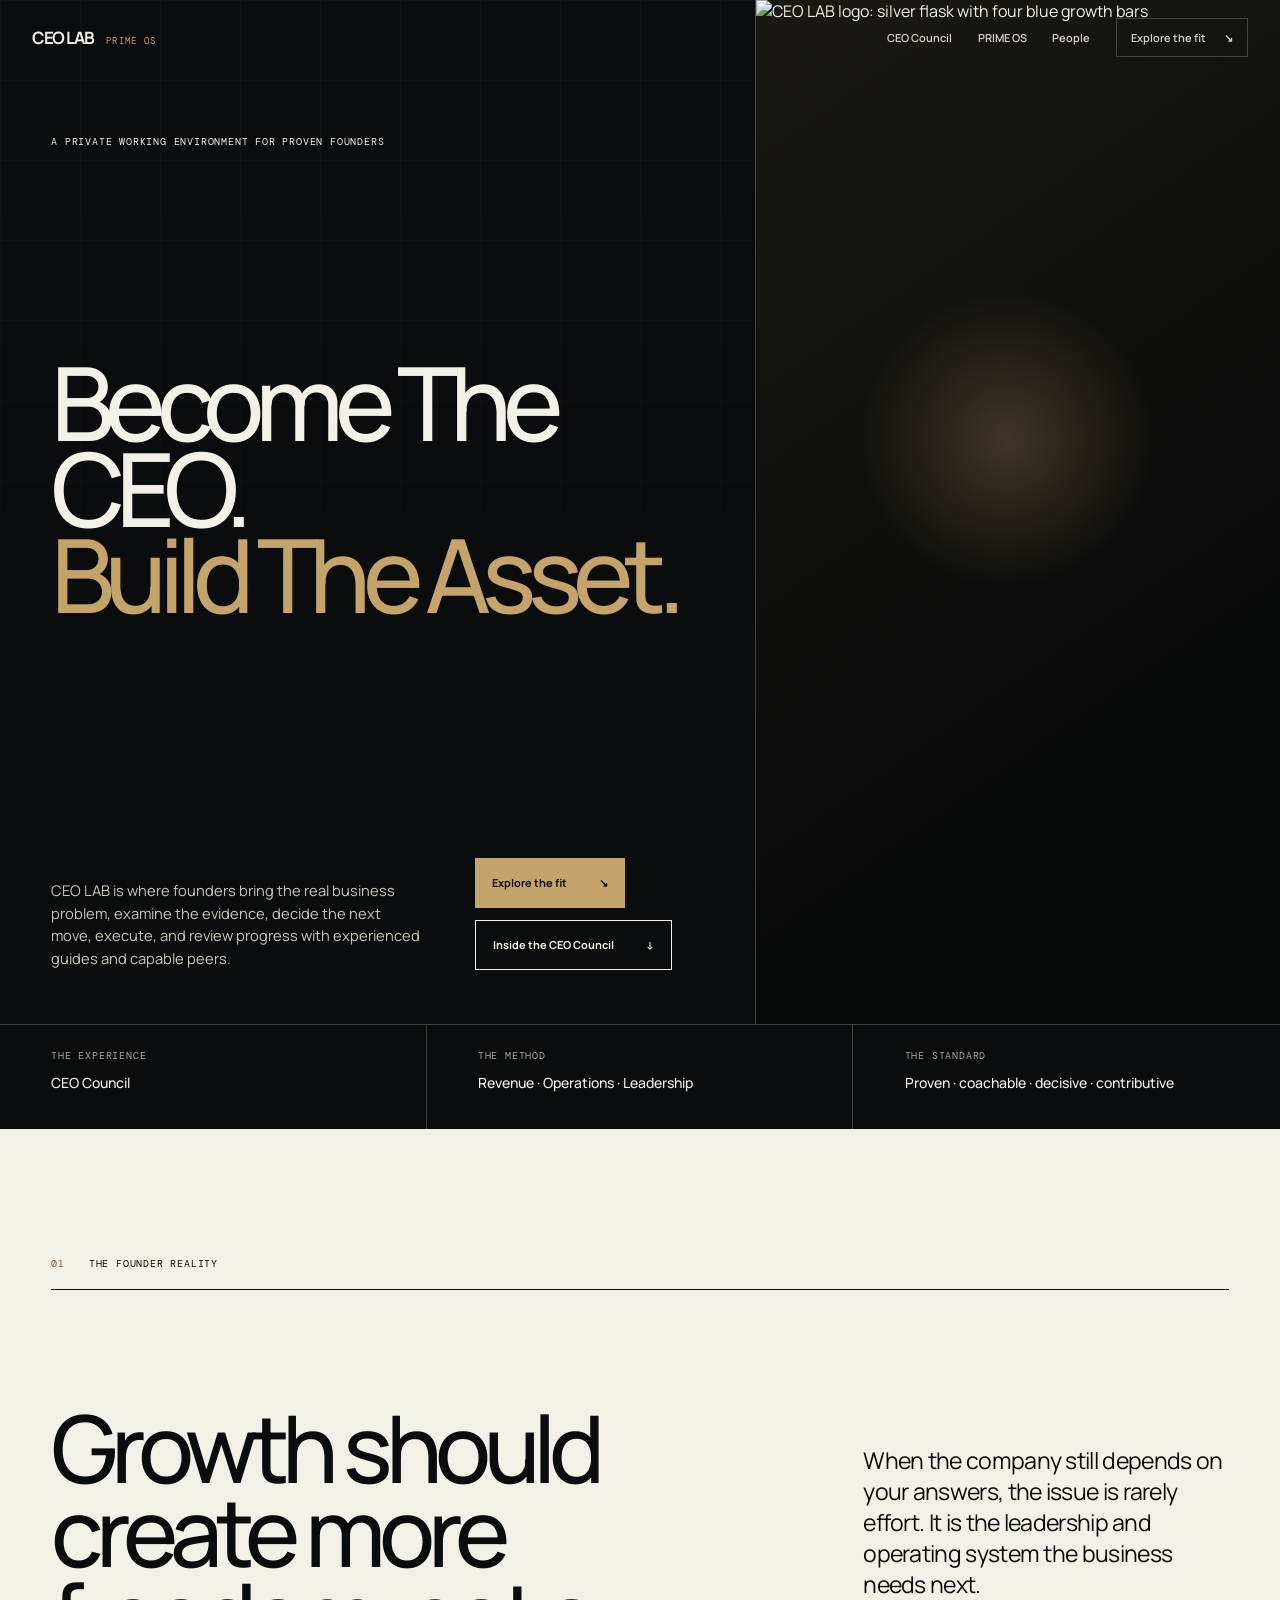
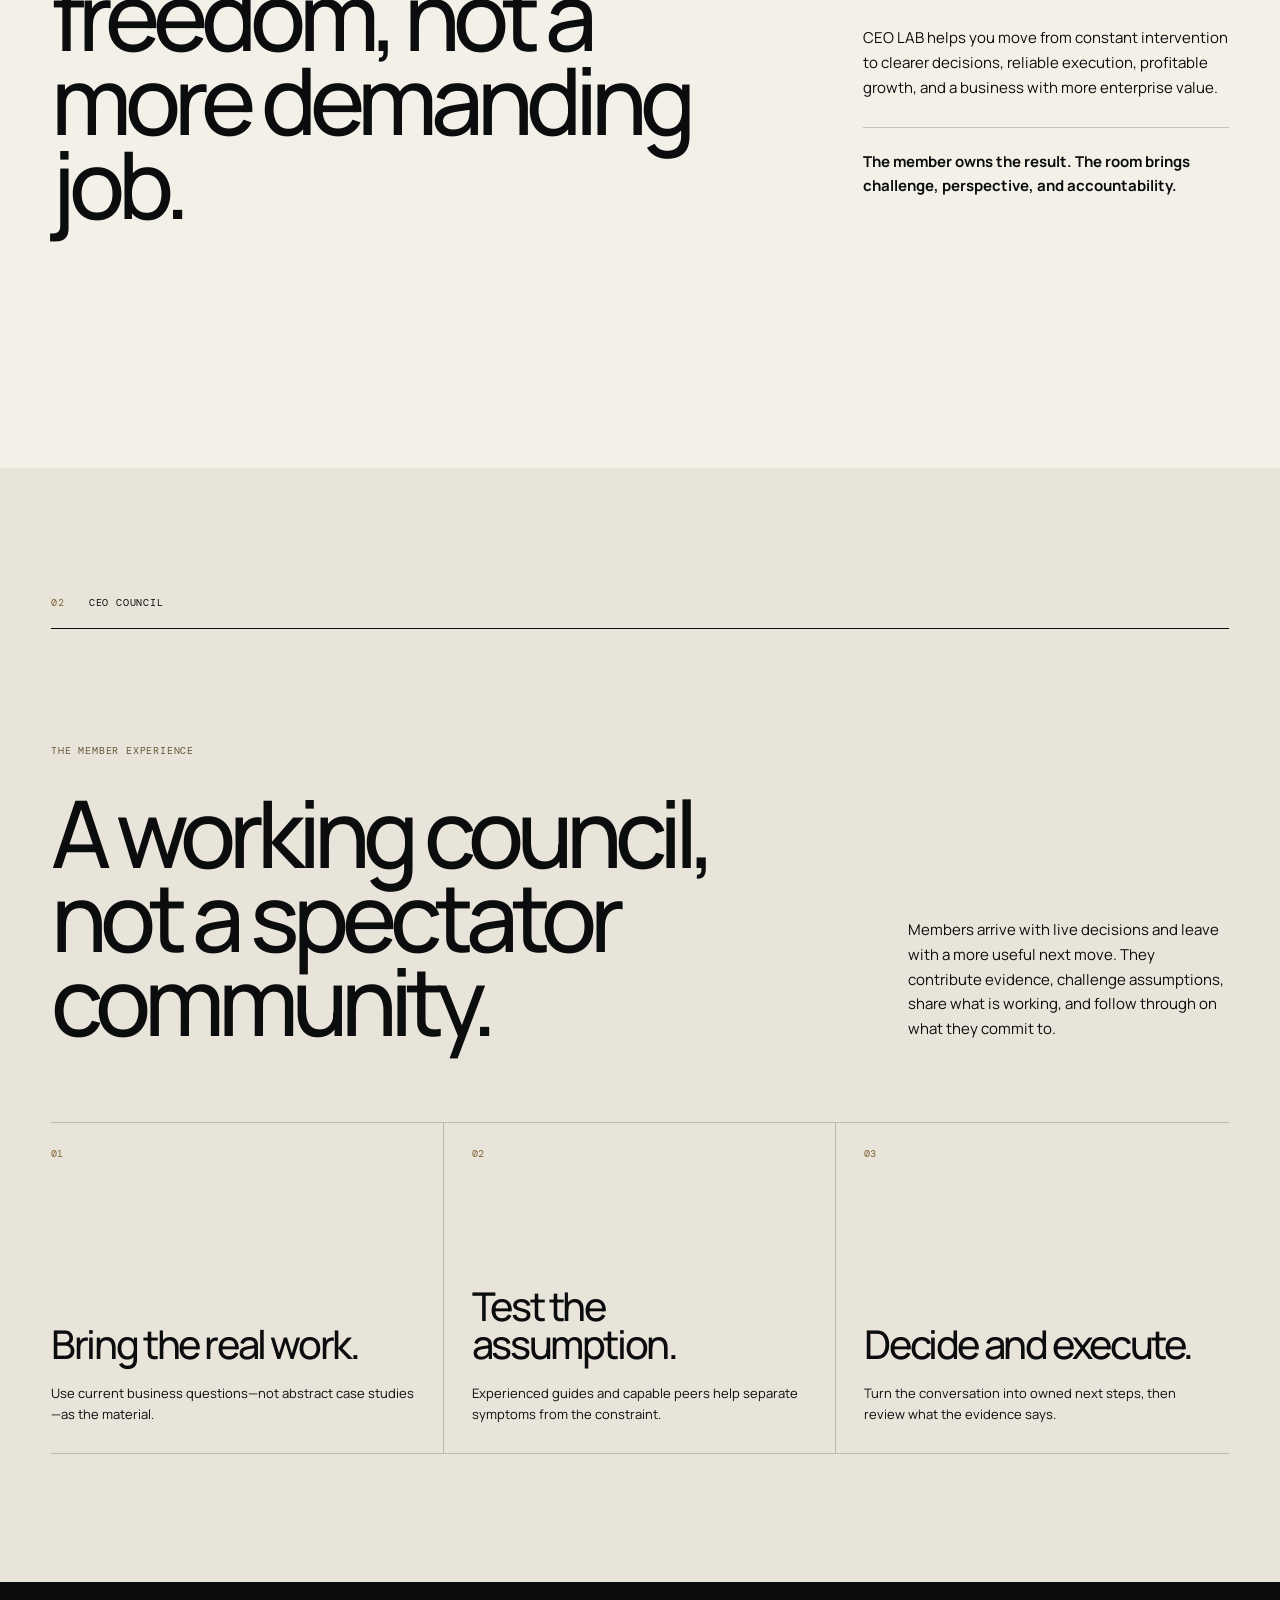
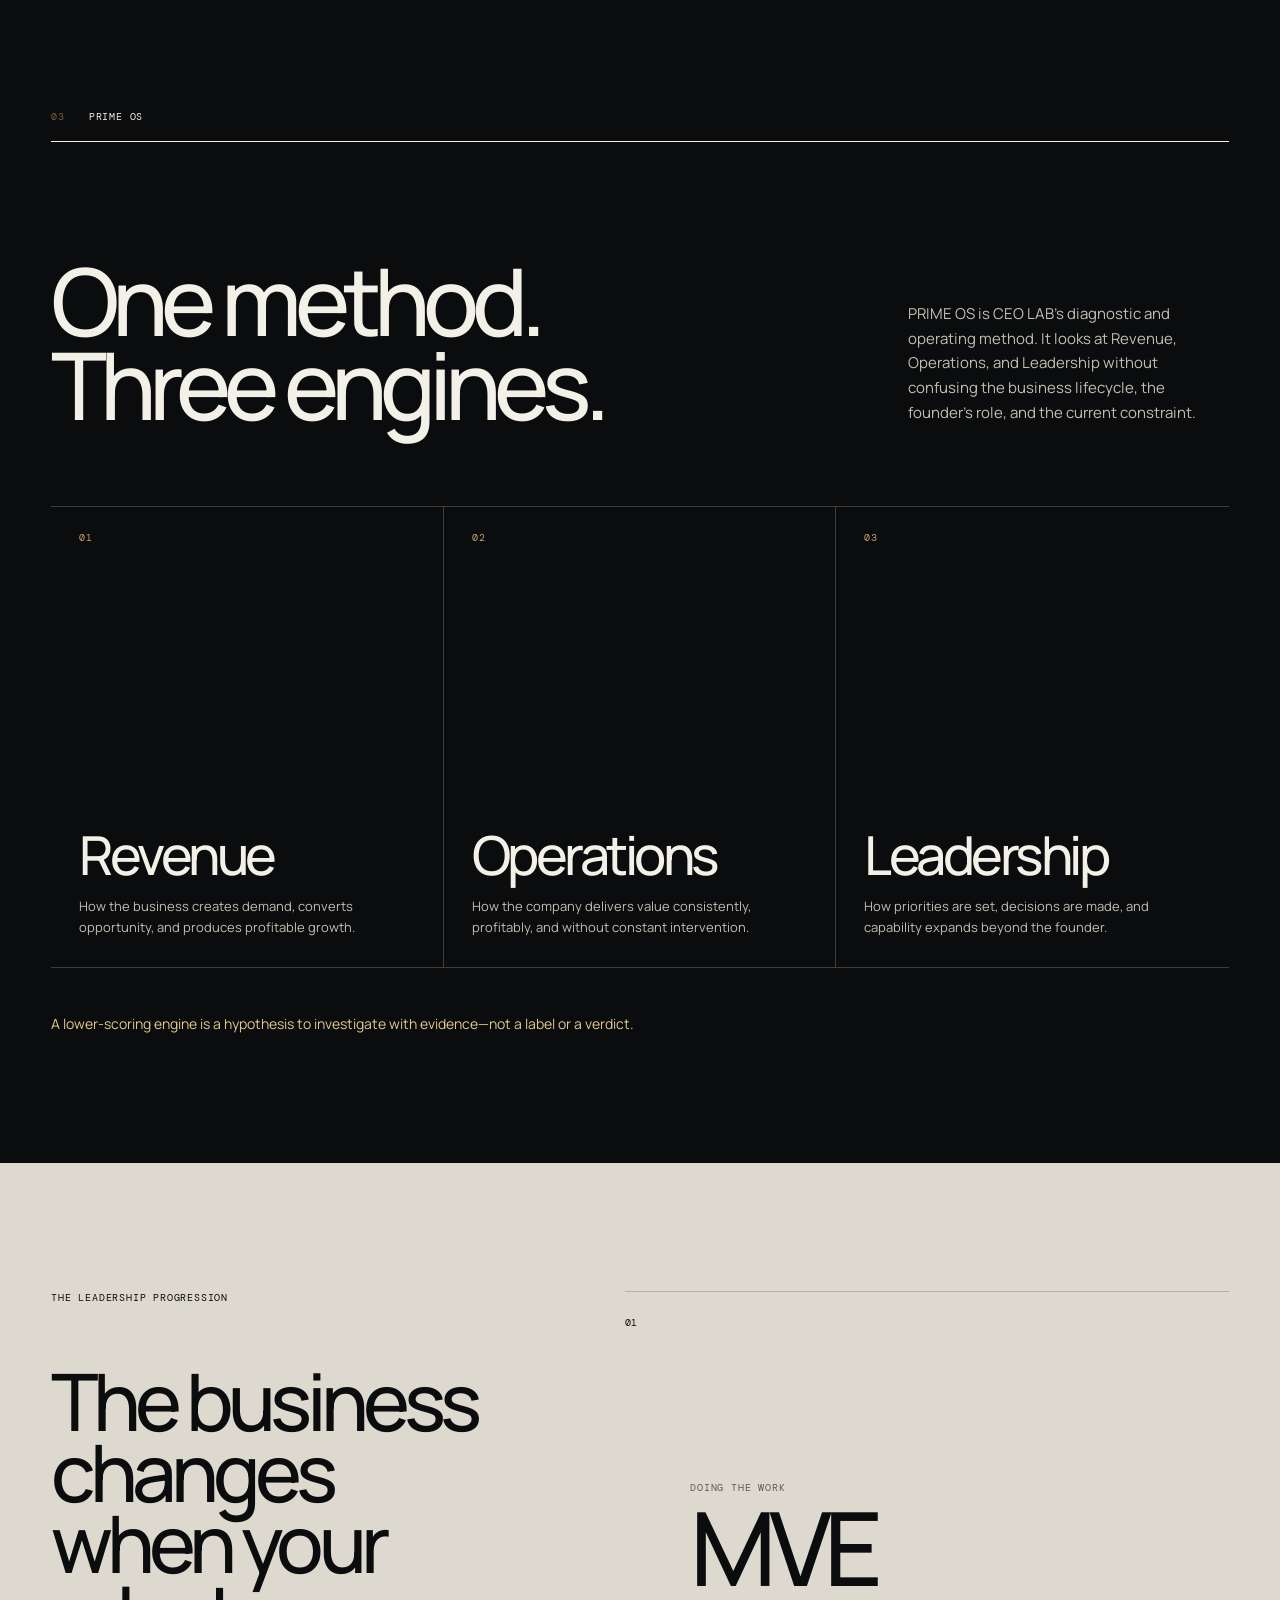
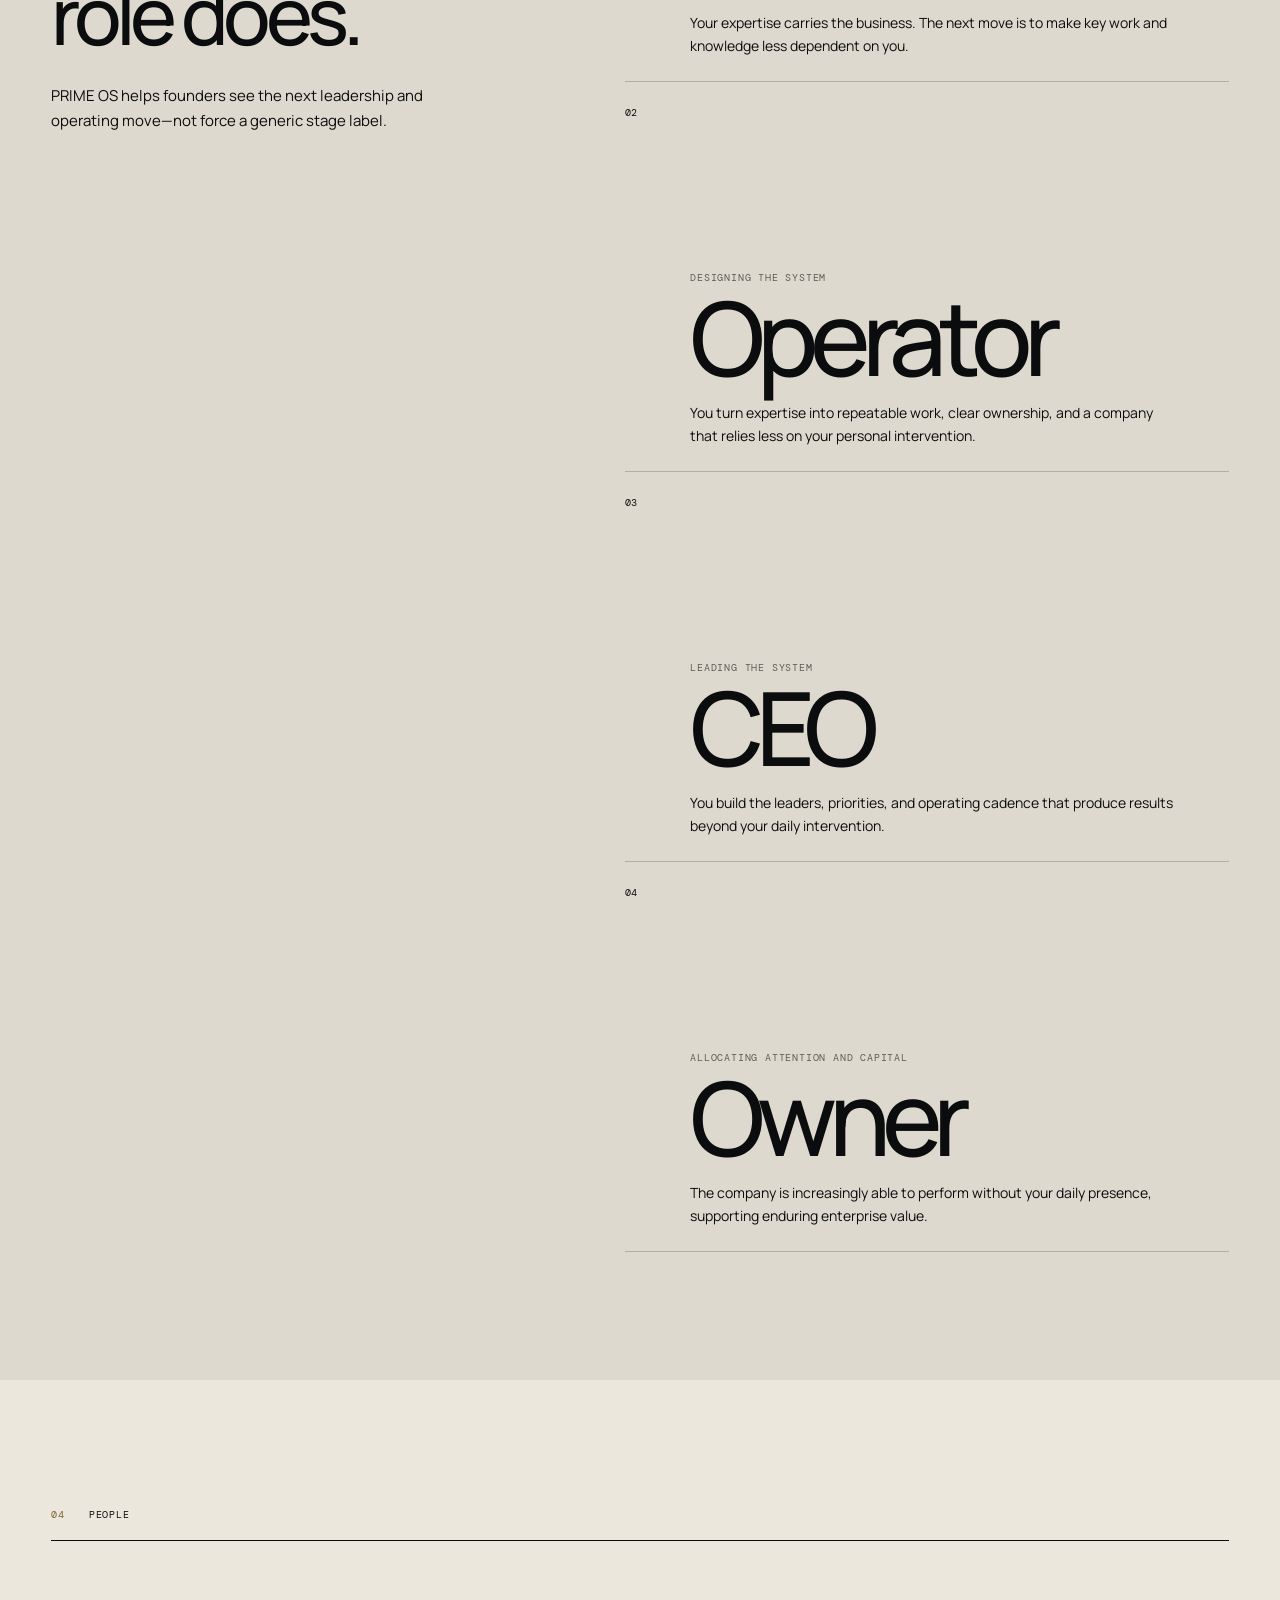
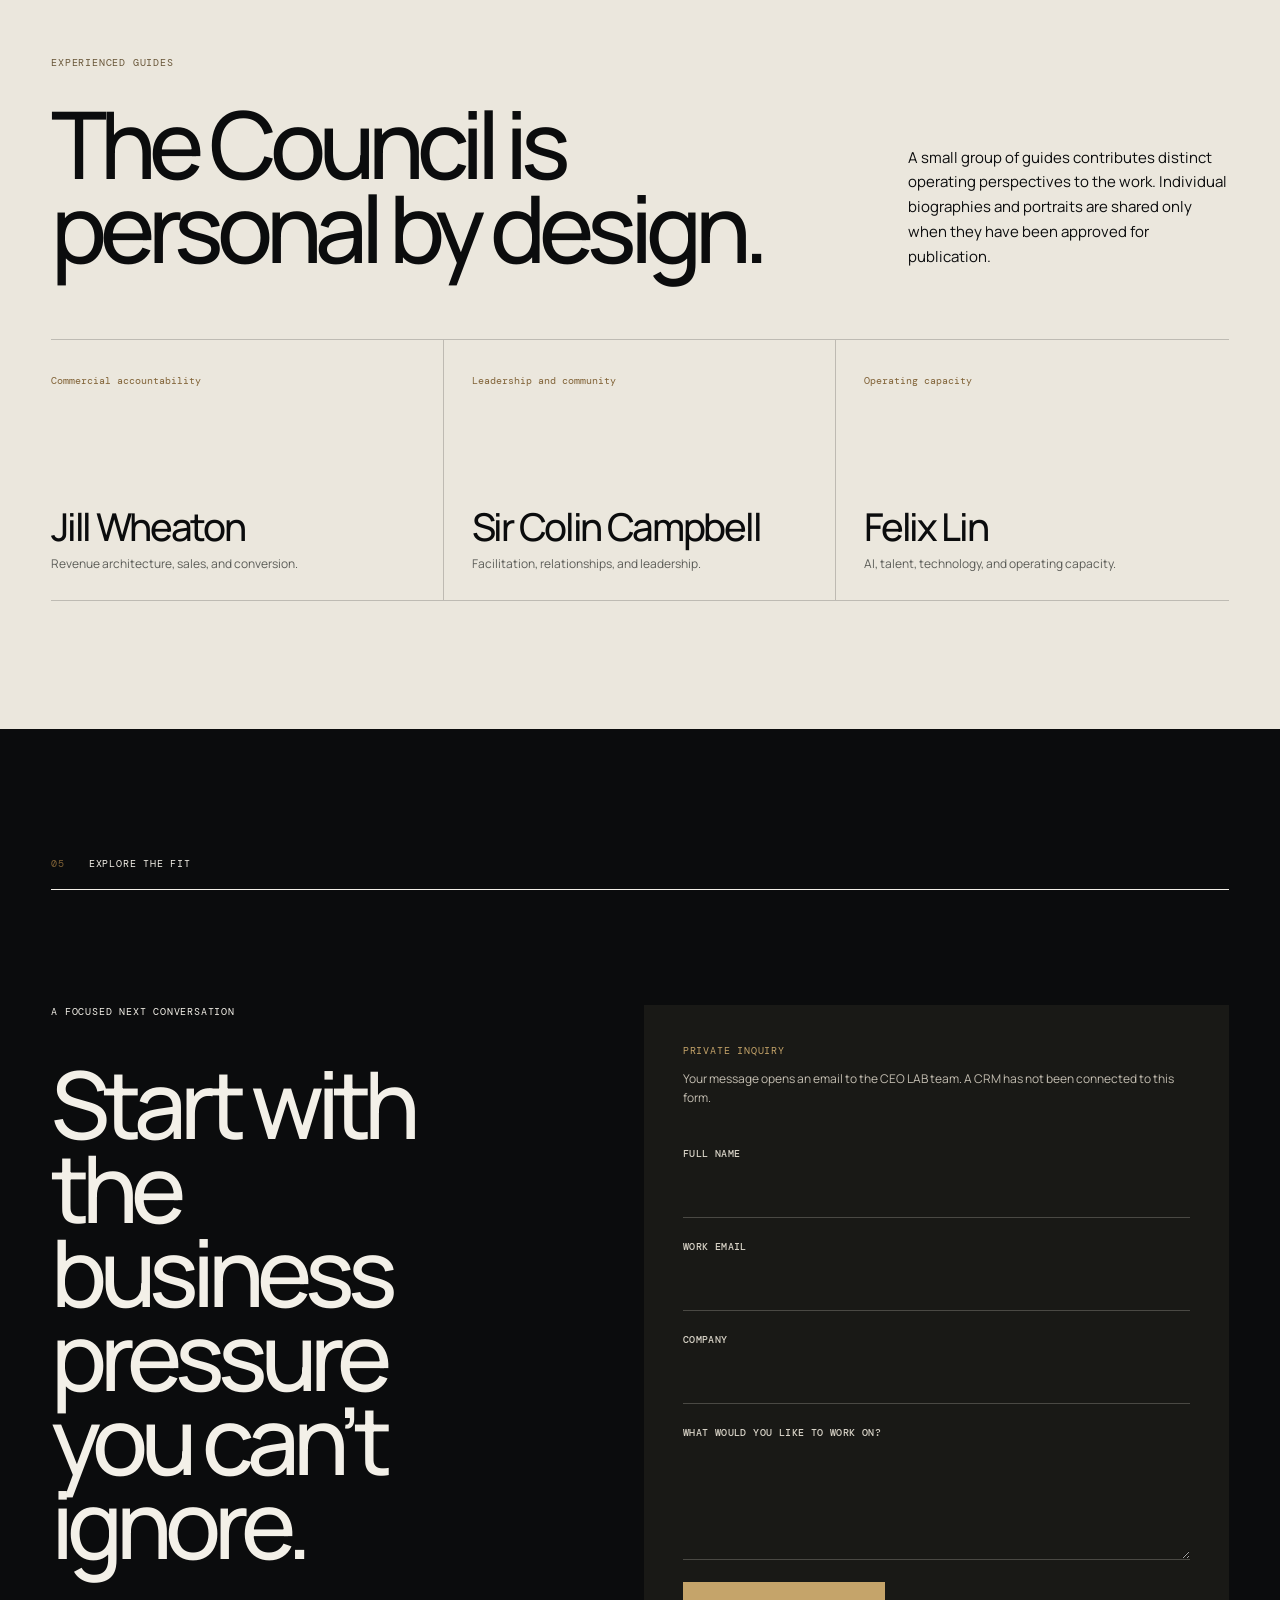
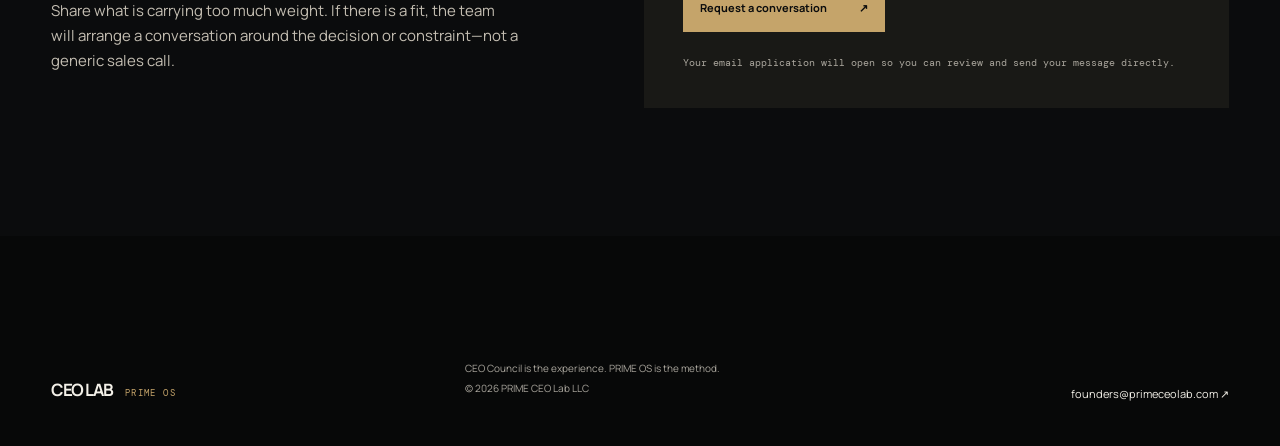
==== commit e8e3c304: "Correct CEO LAB hierarchy and public site content" ====
--- a/index.html
+++ b/index.html
@@ -20,7 +20,7 @@
     <a class="brand" href="#top" aria-label="CEO LAB home"><span class="brand-main">CEO LAB</span><span class="brand-method">PRIME OS</span></a>
     <button class="menu-button" type="button" aria-label="Open navigation" aria-expanded="false">Menu</button>
     <nav aria-label="Primary navigation">
-      <a href="#council">CEO Council</a><a href="#method">PRIME OS</a><a href="#people">People</a><a href="iglobal/">iGlobal</a>
+      <a href="#council">CEO Council</a><a href="#method">PRIME OS</a><a href="#people">People</a>
       <a class="nav-cta" href="#apply">Explore the fit <span aria-hidden="true">↘</span></a>
     </nav>
   </header>
@@ -36,10 +36,8 @@
           <div class="button-row"><a class="button button-gold" href="#apply">Explore the fit <span>↘</span></a><a class="button button-quiet" href="#council">Inside the CEO Council <span>↓</span></a></div>
         </div>
       </div>
-      <div class="hero-mark reveal" aria-label="CEO LAB flask and growth-bar mark">
-        <div class="mark-stage" data-mark-stage><div class="flask-mark" aria-hidden="true"><i></i><i></i><i></i><b></b></div></div>
-        <button class="motion-toggle" type="button" aria-pressed="false" data-motion-toggle>Pause mark motion</button>
-        <p class="mark-caption">CEO LAB<br /><span>PRIME OS is the method</span></p>
+      <div class="hero-mark logo-panel reveal" aria-label="CEO LAB logo">
+        <img class="brand-logo" src="assets/ceo-labs-brand.jpg" width="1536" height="1024" alt="CEO LAB logo: silver flask with four blue growth bars" />
       </div>
       <div class="hero-proof" aria-label="CEO LAB summary"><div><span>The experience</span><strong>CEO Council</strong></div><div><span>The method</span><strong>Revenue · Operations · Leadership</strong></div><div><span>The standard</span><strong>Proven · coachable · decisive · contributive</strong></div></div>
     </section>
@@ -64,21 +62,19 @@
 
     <section class="journey section-pad">
       <div class="journey-sticky reveal"><p class="kicker">The leadership progression</p><h2 class="display">The business changes when your role does.</h2><p>PRIME OS helps founders see the next leadership and operating move—not force a generic stage label.</p></div>
-      <div class="journey-steps"><article class="journey-step reveal"><span>01</span><div><p class="stage-label">Doing the work</p><h3>MVE</h3><p>Your expertise carries the business. The next move is to make key work and knowledge less dependent on you.</p></div></article><article class="journey-step reveal"><span>02</span><div><p class="stage-label">Designing the system</p><h3>CEO</h3><p>You build the leaders, priorities, and operating cadence that produce results beyond your daily intervention.</p></div></article><article class="journey-step reveal"><span>03</span><div><p class="stage-label">Allocating attention and capital</p><h3>Owner</h3><p>The company is increasingly able to perform without your daily presence, supporting enduring enterprise value.</p></div></article></div>
+      <div class="journey-steps"><article class="journey-step reveal"><span>01</span><div><p class="stage-label">Doing the work</p><h3>MVE</h3><p>Your expertise carries the business. The next move is to make key work and knowledge less dependent on you.</p></div></article><article class="journey-step reveal"><span>02</span><div><p class="stage-label">Designing the system</p><h3>Operator</h3><p>You turn expertise into repeatable work, clear ownership, and a company that relies less on your personal intervention.</p></div></article><article class="journey-step reveal"><span>03</span><div><p class="stage-label">Leading the system</p><h3>CEO</h3><p>You build the leaders, priorities, and operating cadence that produce results beyond your daily intervention.</p></div></article><article class="journey-step reveal"><span>04</span><div><p class="stage-label">Allocating attention and capital</p><h3>Owner</h3><p>The company is increasingly able to perform without your daily presence, supporting enduring enterprise value.</p></div></article></div>
     </section>
 
     <section class="people section-pad" id="people">
       <div class="section-index reveal"><span>04</span><span>People</span></div>
-      <div class="people-intro"><p class="kicker reveal">Experienced guides</p><h2 class="display reveal">The Council is personal by design.</h2><p class="reveal">CEO LAB is led by a small group of experienced guides. Publishable biographies, credentials, and portraits will be added only when each has been approved and verified.</p></div>
-      <div class="people-grid"><article class="person-card reveal"><p>Guide</p><h3>Jill Wheaton</h3><span>Verified public biography in approval</span></article><article class="person-card reveal"><p>Guide</p><h3>Sir Colin Campbell</h3><span>Verified public biography in approval</span></article><article class="person-card reveal"><p>Guide</p><h3>Felix Lin</h3><span>Verified public biography in approval</span></article></div>
+      <div class="people-intro"><div><p class="kicker reveal">Experienced guides</p><h2 class="display reveal">The Council is personal by design.</h2></div><p class="reveal">A small group of guides contributes distinct operating perspectives to the work. Individual biographies and portraits are shared only when they have been approved for publication.</p></div>
+      <div class="people-grid"><article class="person-card reveal"><p>Commercial accountability</p><h3>Jill Wheaton</h3><span>Revenue architecture, sales, and conversion.</span></article><article class="person-card reveal"><p>Leadership and community</p><h3>Sir Colin Campbell</h3><span>Facilitation, relationships, and leadership.</span></article><article class="person-card reveal"><p>Operating capacity</p><h3>Felix Lin</h3><span>AI, talent, technology, and operating capacity.</span></article></div>
     </section>
-
-    <section class="iglobal-callout section-pad"><p class="kicker reveal">For investors and portfolio leaders</p><h2 class="display reveal">Build The Leadership Behind Portfolio Performance.</h2><div class="final-row reveal"><p>iGlobal is a focused CEO LAB conversation for private equity, venture capital, family offices, and responsible portfolio-company leaders.</p><a class="button button-gold" href="iglobal/">Explore iGlobal <span>↘</span></a></div></section>
 
     <section class="application section-pad" id="apply">
       <div class="section-index reveal"><span>05</span><span>Explore the fit</span></div>
       <div class="application-grid"><div class="application-copy reveal"><p class="kicker">A focused next conversation</p><h2 class="display">Start with the business pressure you can’t ignore.</h2><p>Share what is carrying too much weight. If there is a fit, the team will arrange a conversation around the decision or constraint—not a generic sales call.</p></div>
-      <form class="application-form reveal" id="application-form"><div class="form-heading"><p class="kicker">Private inquiry</p><p>Your details open an email to the CEO LAB team. This preview does not store or send form data to a CRM.</p></div><label>Full name<input name="name" autocomplete="name" required /></label><label>Work email<input type="email" name="email" autocomplete="email" required /></label><label>Company<input name="company" autocomplete="organization" required /></label><label>What would you like to work on?<textarea name="challenge" rows="4" required></textarea></label><button class="button button-gold" type="submit">Request a conversation <span>↗</span></button><p class="form-note">We’ll only use this to respond to your request.</p></form></div>
+      <form class="application-form reveal" id="application-form"><div class="form-heading"><p class="kicker">Private inquiry</p><p>Your message opens an email to the CEO LAB team. A CRM has not been connected to this form.</p></div><label>Full name<input name="name" autocomplete="name" required /></label><label>Work email<input type="email" name="email" autocomplete="email" required /></label><label>Company<input name="company" autocomplete="organization" required /></label><label>What would you like to work on?<textarea name="challenge" rows="4" required></textarea></label><button class="button button-gold" type="submit">Request a conversation <span>↗</span></button><p class="form-note">Your email application will open so you can review and send your message directly.</p></form></div>
     </section>
   </main>
   <footer><a class="brand" href="#top" aria-label="Back to top"><span class="brand-main">CEO LAB</span><span class="brand-method">PRIME OS</span></a><div><p>CEO Council is the experience. PRIME OS is the method.</p><p>© 2026 PRIME CEO Lab LLC</p></div><a href="mailto:founders@primeceolab.com">founders@primeceolab.com ↗</a></footer>
--- a/styles.css
+++ b/styles.css
@@ -1,145 +1,13 @@
-:root {
-  --ink: #0a0b0d; --ink-soft: #17191d; --paper: #f0eee8; --paper-deep: #d9d6cd;
-  --signal: #d7ff43; --blue: #4d6bff; --muted: #a6a69f;
-  --line-dark: rgba(10,11,13,.2); --line-light: rgba(240,238,232,.2);
-  --mono: "DM Mono", monospace; --sans: "Manrope", Arial, sans-serif;
-}
-* { box-sizing: border-box; }
-html { scroll-behavior: smooth; }
-body { margin: 0; background: var(--paper); color: var(--ink); font-family: var(--sans); overflow-x: hidden; }
-a { color: inherit; }
-button, input { font: inherit; }
-.skip-link { position: fixed; z-index: 100; top: -100px; left: 16px; padding: 12px 16px; background: var(--signal); color: var(--ink); }
-.skip-link:focus { top: 16px; }
-
-.site-header { position: fixed; z-index: 50; inset: 0 0 auto; height: 76px; padding: 0 clamp(20px,2.5vw,44px); display: flex; align-items: center; justify-content: space-between; color: var(--paper); border-bottom: 1px solid transparent; transition: background .35s ease,border-color .35s ease; }
-.site-header.scrolled,.site-header.menu-open { background: rgba(10,11,13,.92); backdrop-filter: blur(14px); border-color: var(--line-light); }
-.brand { display: flex; align-items: baseline; gap: 9px; color: inherit; text-decoration: none; font-size: 15px; font-weight: 700; letter-spacing: -.04em; }
-.brand-prime { font: 500 11px/1 var(--mono); letter-spacing: .16em; color: var(--signal); }
-.site-header nav { height: 100%; display: flex; align-items: center; gap: clamp(18px,2vw,36px); }
-.site-header nav a { color: inherit; text-decoration: none; font-size: 11px; font-weight: 600; }
-.site-header nav a:not(.nav-cta) { color: #c9c8c1; }
-.site-header nav a:hover { color: var(--signal); }
-.nav-cta { display: flex; gap: 18px; align-items: center; padding: 11px 14px; border: 1px solid var(--line-light); }
-.nav-cta:hover { border-color: var(--signal); }
-.menu-button { display: none; color: inherit; background: none; border: 0; font-size: 12px; }
-
-.hero { min-height: 100svh; position: relative; display: grid; grid-template-columns: 1.18fr .82fr; grid-template-rows: 1fr auto; overflow: hidden; background: var(--ink); color: var(--paper); }
-.hero-grid { position: absolute; inset: 0; opacity: .12; pointer-events: none; background-image: linear-gradient(var(--line-light) 1px,transparent 1px),linear-gradient(90deg,var(--line-light) 1px,transparent 1px); background-size: 6.25vw 6.25vw; mask-image: linear-gradient(to bottom,black,transparent 87%); }
-.hero-copy { position: relative; z-index: 2; min-height: calc(100svh - 105px); padding: clamp(125px,15vh,180px) 4vw 6vh; display: flex; flex-direction: column; justify-content: space-between; }
-.kicker,.section-index,.engine-number,.stage-label,.hero-proof span,.form-note { font: 400 10px/1.35 var(--mono); letter-spacing: .08em; text-transform: uppercase; }
-.kicker { margin: 0; }
-.hero h1 { max-width: 1030px; margin: 40px 0 70px; font-size: clamp(62px,8vw,150px); font-weight: 500; line-height: .84; letter-spacing: -.085em; }
-.hero h1 em { display: block; padding-left: 10%; color: var(--signal); font-style: normal; }
-.hero-bottom { display: grid; grid-template-columns: minmax(260px,475px) auto; align-items: end; gap: 4vw; }
-.hero-bottom>p { margin: 0; color: #c9c8c1; font-size: clamp(14px,1.15vw,18px); line-height: 1.55; }
-.button-row { display: flex; flex-wrap: wrap; align-items: center; gap: 12px; }
-.button { border: 0; cursor: pointer; min-height: 50px; display: inline-flex; align-items: center; justify-content: space-between; gap: 32px; padding: 0 17px; text-decoration: none; font-size: 11px; font-weight: 700; transition: color .2s ease,background .2s ease,transform .2s ease; }
-.button:hover { transform: translateY(-2px); }
-.button-signal { background: var(--signal); color: var(--ink); }
-.button-signal:hover { background: var(--paper); }
-.button-quiet { border: 1px solid currentColor; background: transparent; color: inherit; }
-.button-quiet:hover { color: var(--signal); }
-.hero-system { position: relative; z-index: 1; min-height: calc(100svh - 105px); border-left: 1px solid var(--line-light); overflow: hidden; background: radial-gradient(circle at 50% 42%,rgba(77,107,255,.42),transparent 26%),linear-gradient(150deg,#13151a,#070708 75%); }
-.hero-system:before { content: ""; position: absolute; width: 11px; height: 11px; border-radius: 50%; left: calc(50% - 5px); top: calc(42% - 5px); background: var(--signal); box-shadow: 0 0 40px 14px rgba(215,255,67,.35); }
-.system-orbit { position: absolute; border: 1px solid rgba(240,238,232,.24); border-radius: 50%; left: 50%; top: 42%; translate: -50% -50%; }
-.orbit-a { width: 34vw; height: 34vw; max-width: 600px; max-height: 600px; animation: spin 26s linear infinite; }
-.orbit-a:before,.orbit-b:after { content: ""; position: absolute; width: 8px; height: 8px; border-radius: 50%; background: var(--signal); }
-.orbit-a:before { top: 23%; left: 4%; }
-.orbit-b { width: 22vw; height: 22vw; max-width: 390px; max-height: 390px; border-style: dashed; animation: spin-reverse 18s linear infinite; }
-.orbit-b:after { right: 17%; bottom: 8%; background: var(--blue); box-shadow: 0 0 24px var(--blue); }
-.system-core { position: absolute; left: 50%; top: 42%; translate: -50% -50%; display: flex; flex-direction: column; align-items: center; color: var(--paper); }
-.system-core span { font: 500 clamp(30px,4.6vw,78px)/.8 var(--mono); letter-spacing: -.08em; }
-.system-core b { margin-top: 14px; font: 400 10px/1 var(--mono); letter-spacing: .2em; color: var(--signal); }
-.system-label { position: absolute; padding: 7px 9px; border: 1px solid var(--line-light); font: 400 9px/1 var(--mono); text-transform: uppercase; letter-spacing: .08em; }
-.label-revenue { top: 19%; left: 8%; }.label-operations { top: 31%; right: 6%; }.label-leadership { bottom: 26%; left: 12%; }
-.system-path { position: absolute; bottom: 7%; left: 7%; right: 7%; display: flex; justify-content: space-between; align-items: center; margin: 0; color: var(--muted); font: 400 9px/1 var(--mono); text-transform: uppercase; }
-.system-path i { flex: 1; display: flex; align-items: center; color: var(--signal); font-style: normal; }
-.system-path i:before { content: ""; height: 1px; flex: 1; margin: 0 11px; background: var(--line-light); }
-.hero-proof { position: relative; z-index: 3; grid-column: 1/-1; min-height: 105px; display: grid; grid-template-columns: repeat(3,1fr); border-top: 1px solid var(--line-light); }
-.hero-proof>div { padding: 24px 4vw; display: flex; flex-direction: column; gap: 10px; border-right: 1px solid var(--line-light); }
-.hero-proof>div:last-child { border: 0; }.hero-proof span { color: var(--muted); }.hero-proof strong { font-size: 14px; font-weight: 500; }
-
-.section-pad { padding: clamp(86px,10vw,170px) clamp(20px,4vw,70px); }
-.section-index { display: flex; gap: 24px; padding-bottom: 18px; border-bottom: 1px solid currentColor; opacity: .75; }
-.section-index span:first-child { color: var(--blue); }
-.display { margin: 0; font-size: clamp(50px,7.3vw,122px); font-weight: 500; line-height: .9; letter-spacing: -.075em; }
-.manifesto { padding-bottom: 0; }
-.manifesto-grid { padding: clamp(70px,9vw,145px) 0; display: grid; grid-template-columns: 1.32fr .68fr; gap: 8vw; align-items: end; }
-.manifesto-copy { max-width: 470px; }
-.manifesto-copy p { margin: 0 0 26px; font-size: 15px; line-height: 1.65; }
-.manifesto-copy .lead { font-size: clamp(20px,1.8vw,29px); line-height: 1.35; letter-spacing: -.03em; }
-.manifesto-copy .belief { padding: 22px 0 0; border-top: 1px solid var(--line-dark); font-weight: 700; }
-.pressure-strip { margin: 0 calc(clamp(20px,4vw,70px)*-1); padding: 0 clamp(20px,4vw,70px); display: grid; grid-template-columns: repeat(4,1fr); border-top: 1px solid var(--line-dark); border-bottom: 1px solid var(--line-dark); }
-.pressure-strip span { min-height: 100px; padding: 27px 20px 27px 0; display: flex; align-items: flex-end; border-right: 1px solid var(--line-dark); font-size: 12px; font-weight: 600; }
-.pressure-strip span:not(:first-child) { padding-left: 20px; }.pressure-strip span:last-child { border: 0; }
-
-.engines { background: var(--ink); color: var(--paper); }
-.engine-intro { padding: clamp(70px,9vw,145px) 0 80px; display: grid; grid-template-columns: 1.25fr .55fr; gap: 10vw; align-items: end; }
-.engine-intro p { margin: 0; max-width: 450px; color: #b8b8b3; font-size: 15px; line-height: 1.65; }
-.engine-grid { display: grid; grid-template-columns: repeat(3,1fr); border-top: 1px solid var(--line-light); border-bottom: 1px solid var(--line-light); }
-.engine-card { position: relative; min-height: 570px; padding: 24px 28px 30px; display: flex; flex-direction: column; overflow: hidden; border-right: 1px solid var(--line-light); }
-.engine-card:last-child { border: 0; }.engine-number { color: var(--muted); }
-.engine-pulse { width: 160px; height: 160px; position: absolute; top: 18%; right: -50px; border: 1px solid rgba(215,255,67,.45); border-radius: 50%; }
-.engine-pulse:before,.engine-pulse:after { content: ""; position: absolute; inset: 18px; border: 1px solid rgba(215,255,67,.25); border-radius: inherit; }
-.engine-pulse:after { inset: 47px; background: var(--signal); border: 0; box-shadow: 0 0 50px rgba(215,255,67,.35); }
-.pulse-offset { top: 29%; right: 23%; scale: .72; filter: hue-rotate(60deg); }.pulse-late { top: 13%; right: 17%; scale: 1.25; filter: hue-rotate(180deg); }
-.engine-card h3 { margin: auto 0 16px; font-size: clamp(40px,4.2vw,70px); font-weight: 500; line-height: .95; letter-spacing: -.065em; }
-.engine-card>p { max-width: 360px; margin: 0 0 30px; color: #b8b8b3; font-size: 13px; line-height: 1.55; }
-.engine-card ul { margin: 0; padding: 0; list-style: none; }.engine-card li { padding: 10px 0; border-top: 1px solid var(--line-light); font-size: 10px; text-transform: uppercase; letter-spacing: .04em; }
-
-.journey { display: grid; grid-template-columns: .85fr 1.15fr; gap: 10vw; background: var(--paper-deep); }
-.journey-sticky { align-self: start; position: sticky; top: 118px; }
-.journey-sticky h2 { margin: 60px 0 34px; font-size: clamp(48px,6.2vw,100px); }.journey-sticky>p:last-child { max-width: 390px; font-size: 15px; line-height: 1.65; }
-.journey-steps { border-top: 1px solid var(--line-dark); }
-.journey-step { min-height: 420px; padding: 24px 0; display: grid; grid-template-columns: 65px 1fr; align-items: end; border-bottom: 1px solid var(--line-dark); }
-.journey-step>span { align-self: start; font: 400 10px var(--mono); }.journey-step h3 { margin: 12px 0 22px; font-size: clamp(64px,8vw,130px); font-weight: 500; line-height: .8; letter-spacing: -.08em; }
-.journey-step p:last-child { max-width: 485px; margin: 0; font-size: 14px; line-height: 1.65; }.stage-label { margin: 0; color: #5c5d58; }
-
-.plan { background: #eceae4; }.plan-heading { padding: clamp(70px,9vw,140px) 0 90px; }.plan-heading .kicker { margin-bottom: 34px; color: #60615d; }
-.plan-grid { display: grid; grid-template-columns: repeat(3,1fr); margin: 0; padding: 0; list-style: none; border-top: 1px solid var(--line-dark); border-bottom: 1px solid var(--line-dark); }
-.plan-grid li { min-height: 340px; padding: 22px 28px 32px 0; display: flex; flex-direction: column; border-right: 1px solid var(--line-dark); }.plan-grid li:not(:first-child) { padding-left: 28px; }.plan-grid li:last-child { border: 0; }
-.plan-grid li>span { font: 400 10px var(--mono); color: var(--blue); }.plan-grid h3 { margin: auto 0 16px; font-size: clamp(36px,4vw,60px); font-weight: 500; letter-spacing: -.06em; }.plan-grid p { max-width: 315px; margin: 0; font-size: 13px; line-height: 1.55; }
-.operating-rule { margin: 100px 0 0; font-size: clamp(30px,4.4vw,72px); font-weight: 500; line-height: 1.08; letter-spacing: -.06em; }.operating-rule span { display: block; margin-bottom: 22px; color: #5c5d58; font: 400 10px var(--mono); text-transform: uppercase; letter-spacing: .08em; }
-
-.room { background: var(--ink); color: var(--paper); }.room-grid { padding-top: 90px; display: grid; grid-template-columns: 1fr 1fr; gap: 7vw; }
-.room-art { position: relative; min-height: 760px; padding: 28px; display: flex; flex-direction: column; justify-content: flex-end; gap: 8px; overflow: hidden; border: 1px solid var(--line-light); background: radial-gradient(circle at 55% 43%,rgba(77,107,255,.85),transparent 15%),repeating-radial-gradient(circle at 55% 43%,transparent 0 43px,rgba(240,238,232,.13) 44px 45px),#111318; }
-.room-art:before { content: ""; position: absolute; inset: 0; background: linear-gradient(120deg,transparent 45%,rgba(215,255,67,.12),transparent 55%); transform: translateX(-100%); animation: scan 6s ease-in-out infinite; }
-.room-word { position: absolute; left: 50%; top: 43%; translate: -50% -50%; font-size: clamp(70px,10vw,160px); font-weight: 500; letter-spacing: -.09em; color: var(--paper); mix-blend-mode: difference; }
-.room-art>span { position: relative; z-index: 1; padding-top: 9px; border-top: 1px solid var(--line-light); font: 400 9px var(--mono); text-transform: uppercase; }
-.room-copy { padding-top: 7vh; }.room-copy h2 { margin: 48px 0 35px; font-size: clamp(45px,5.4vw,85px); font-weight: 500; line-height: .92; letter-spacing: -.07em; }.room-copy>p:not(.kicker) { max-width: 520px; color: #b8b8b3; font-size: 15px; line-height: 1.65; }
-.room-features { margin-top: 70px; border-top: 1px solid var(--line-light); }.room-features>div { padding: 18px 0; display: grid; grid-template-columns: 45px 1fr; border-bottom: 1px solid var(--line-light); }.room-features span { font: 400 9px var(--mono); color: var(--signal); }.room-features p { margin: 0; font-size: 12px; line-height: 1.55; }.room-features strong { display: block; margin-bottom: 3px; font-size: 14px; color: var(--paper); }
-
-.proof { background: var(--blue); color: #fff; }.proof .section-index span:first-child { color: var(--signal); }.proof-intro { padding: clamp(72px,9vw,145px) 0 85px; }.proof-intro .kicker { margin-bottom: 34px; color: rgba(255,255,255,.7); }.proof-grid { display: grid; grid-template-columns: repeat(3,1fr); border-top: 1px solid rgba(255,255,255,.4); border-bottom: 1px solid rgba(255,255,255,.4); }.proof-card { min-height: 430px; padding: 24px 28px 28px 0; display: flex; flex-direction: column; border-right: 1px solid rgba(255,255,255,.4); }.proof-card:not(:first-child) { padding-left: 28px; }.proof-card:last-child { border-right: 0; }.proof-card>span { color: var(--signal); font: 400 10px var(--mono); }.proof-card h3 { max-width: 370px; margin: auto 0 20px; font-size: clamp(32px,3.4vw,55px); font-weight: 500; line-height: .93; letter-spacing: -.065em; }.proof-card>p { max-width: 370px; margin: 0; font-size: 13px; line-height: 1.6; }.proof-card .proof-signal { margin-top: 32px; padding-top: 14px; border-top: 1px solid rgba(255,255,255,.4); color: rgba(255,255,255,.76); font: 400 9px/1.5 var(--mono); text-transform: uppercase; letter-spacing: .04em; }.proof-note { display: grid; grid-template-columns: .4fr 1.6fr; gap: 35px; margin-top: 70px; align-items: baseline; }.proof-note span { color: var(--signal); font: 400 10px var(--mono); }.proof-note p { max-width: 800px; margin: 0; font-size: clamp(22px,2.8vw,43px); font-weight: 500; line-height: 1.08; letter-spacing: -.05em; }
-
-.fit-intro { padding: clamp(70px,9vw,140px) 0 90px; display: grid; grid-template-columns: 1.2fr .45fr; gap: 8vw; align-items: end; }.fit-intro p { margin: 0; font-size: 15px; line-height: 1.6; }
-.fit-grid { display: grid; grid-template-columns: 1fr 1fr; }.fit-card { min-height: 570px; padding: 35px; }.fit-card .kicker { margin-bottom: 80px; }.fit-card ul { margin: 0; padding: 0; list-style: none; }
-.fit-card li { position: relative; padding: 20px 0 20px 34px; border-top: 1px solid currentColor; font-size: clamp(15px,1.3vw,20px); line-height: 1.35; }.fit-card li:before { position: absolute; left: 0; content: "+"; font-family: var(--mono); }
-.fit-yes { background: var(--signal); }.fit-no { background: var(--ink-soft); color: var(--paper); }.fit-no li:before { content: "–"; color: var(--muted); }
-
-.diagnostic { background: var(--paper-deep); }.diagnostic-intro { max-width: 1050px; }.diagnostic-intro h2 { margin: 42px 0 30px; }.diagnostic-intro>p:last-child { max-width: 600px; font-size: 14px; line-height: 1.6; }
-.assessment { margin-top: 100px; }.assessment-progress { position: sticky; z-index: 4; top: 75px; height: 3px; margin-bottom: 35px; background: rgba(10,11,13,.12); }.assessment-progress span { display: block; width: 0; height: 100%; background: var(--blue); transition: width .25s ease; }
-.question-list { border-top: 1px solid var(--line-dark); }.question-list fieldset { margin: 0; padding: 38px 0; border: 0; border-bottom: 1px solid var(--line-dark); }.question-list legend { width: 100%; display: grid; grid-template-columns: 65px 1fr; margin-bottom: 30px; padding: 0; font-size: clamp(20px,2.2vw,34px); font-weight: 500; letter-spacing: -.035em; }.question-list legend span { padding-top: 6px; font: 400 10px var(--mono); color: var(--blue); }
-.options { display: grid; grid-template-columns: repeat(4,1fr); gap: 7px; margin-left: 65px; }.options label { cursor: pointer; }.options input { position: absolute; opacity: 0; pointer-events: none; }.options label span { min-height: 64px; padding: 14px; display: flex; align-items: center; justify-content: center; border: 1px solid var(--line-dark); text-align: center; font-size: 11px; font-weight: 600; transition: background .15s ease,color .15s ease,border-color .15s ease; }.options input:focus-visible+span { outline: 3px solid var(--blue); outline-offset: 2px; }.options input:checked+span { background: var(--ink); color: var(--signal); border-color: var(--ink); }
-.assessment-submit { margin-top: 35px; }.form-note { max-width: 500px; margin: 24px 0 0; color: #60615d; text-transform: none; letter-spacing: 0; }
-.result { margin-top: 100px; padding: clamp(38px,6vw,90px); background: var(--ink); color: var(--paper); }.result[hidden] { display: none; }.result-label { margin: 90px 0 6px; color: var(--muted); font-size: 14px; }.result h3 { margin: 0 0 35px; color: var(--signal); font-size: clamp(70px,12vw,180px); font-weight: 500; line-height: .8; letter-spacing: -.09em; }.result>p:not(.kicker):not(.result-label):not(.result-stage) { max-width: 700px; font-size: clamp(18px,2vw,29px); line-height: 1.4; letter-spacing: -.03em; }.result-stage { margin: 40px 0 55px; font: 400 10px var(--mono); text-transform: uppercase; }.result-stage strong { color: var(--signal); }
-
-.application { background: var(--ink); color: var(--paper); }.application-grid { padding-top: clamp(70px,9vw,145px); display: grid; grid-template-columns: .9fr 1.1fr; gap: 9vw; }.application-copy h2 { margin: 42px 0 34px; }.application-copy>p:not(.kicker) { max-width: 470px; color: #b8b8b3; font-size: 15px; line-height: 1.65; }.application-copy ol { margin: 80px 0 0; padding: 0; list-style: none; border-top: 1px solid var(--line-light); }.application-copy li { padding: 17px 0; display: grid; grid-template-columns: 45px 1fr; border-bottom: 1px solid var(--line-light); font-size: 12px; font-weight: 600; }.application-copy li span { color: var(--signal); font: 400 9px var(--mono); }.application-form { padding: clamp(25px,3vw,48px); background: #17191d; }.form-heading { margin-bottom: 40px; }.form-heading .kicker { margin-bottom: 13px; color: var(--signal); }.form-heading p:last-child { margin: 0; color: #b8b8b3; font-size: 12px; line-height: 1.55; }.application-form label { display: block; margin-bottom: 22px; color: #d7d5cd; font: 500 10px var(--mono); text-transform: uppercase; letter-spacing: .04em; }.application-form input,.application-form select,.application-form textarea { width: 100%; margin-top: 10px; padding: 13px 0; display: block; appearance: none; border: 0; border-bottom: 1px solid var(--line-light); border-radius: 0; outline: 0; background: transparent; color: var(--paper); font: 500 15px var(--sans); text-transform: none; letter-spacing: 0; }.application-form textarea { resize: vertical; min-height: 98px; }.application-form select { cursor: pointer; }.application-form select:invalid { color: #a6a69f; }.application-form option { background: var(--ink); color: var(--paper); }.application-form input:focus,.application-form select:focus,.application-form textarea:focus { border-color: var(--signal); }.application-form .button { margin-top: 18px; }.application-form .form-note { color: #a6a69f; }
-
-.final-cta { min-height: 90svh; display: flex; flex-direction: column; justify-content: space-between; background: var(--blue); color: white; }.final-cta h2 { max-width: 1300px; margin: 9vh 0 12vh; font-size: clamp(68px,10vw,170px); }.final-row { display: flex; align-items: end; justify-content: space-between; gap: 30px; }.final-row p { max-width: 440px; margin: 0; font-size: 15px; line-height: 1.6; }
-footer { min-height: 210px; padding: 45px clamp(20px,4vw,70px); display: grid; grid-template-columns: .8fr 1.2fr auto; align-items: end; gap: 30px; background: var(--ink); color: var(--paper); } footer p { margin: 6px 0; color: var(--muted); font-size: 10px; } footer>a:last-child { font-size: 11px; text-decoration: none; }
-.reveal { opacity: 0; transform: translateY(22px); transition: opacity .75s ease,transform .75s cubic-bezier(.2,.7,.2,1); }.reveal.visible { opacity: 1; transform: translateY(0); }
-@keyframes spin { to { rotate: 360deg; } } @keyframes spin-reverse { to { rotate: -360deg; } } @keyframes scan { 0%,25% { transform: translateX(-100%); } 75%,100% { transform: translateX(100%); } }
-
-@media (max-width:980px) {
-  .site-header nav { display: none; position: absolute; inset: 76px 0 auto; height: auto; padding: 28px; flex-direction: column; align-items: flex-start; gap: 24px; background: var(--ink); border-top: 1px solid var(--line-light); }.site-header nav.open { display: flex; }.menu-button { display: block; }
-  .hero { grid-template-columns: 1fr; }.hero-copy,.hero-system { min-height: auto; }.hero-copy { padding-top: 130px; }.hero-system { min-height: 630px; border-top: 1px solid var(--line-light); border-left: 0; }.orbit-a { width: 74vw; height: 74vw; }.orbit-b { width: 46vw; height: 46vw; }.hero-proof { grid-column: auto; }
-  .manifesto-grid,.engine-intro,.journey,.fit-intro,.application-grid { grid-template-columns: 1fr; }.engine-grid { grid-template-columns: 1fr; }.engine-card { min-height: 470px; border-right: 0; border-bottom: 1px solid var(--line-light); }.journey-sticky { position: static; }.room-grid { grid-template-columns: 1fr; }.room-art { min-height: 620px; }.proof-grid { grid-template-columns: 1fr; }.proof-card,.proof-card:not(:first-child) { min-height: 330px; padding: 24px 0; border-right: 0; border-bottom: 1px solid rgba(255,255,255,.4); }.proof-card:last-child { border-bottom: 0; }.application-grid { gap: 70px; }
-}
-@media (max-width:680px) {
-  .site-header { height: 64px; }.site-header nav { top: 64px; }.hero-copy { padding: 105px 20px 55px; }.hero h1 { margin-top: 70px; font-size: clamp(58px,18vw,92px); }.hero h1 em { padding-left: 0; }.hero-bottom { grid-template-columns: 1fr; gap: 35px; }.hero-system { min-height: 470px; }.system-label { font-size: 8px; }.label-revenue { top: 14%; }.label-operations { top: 24%; }.label-leadership { bottom: 29%; }
-  .hero-proof { grid-template-columns: 1fr; }.hero-proof>div { border-right: 0; border-bottom: 1px solid var(--line-light); }.section-pad { padding: 85px 20px; }.display { font-size: clamp(48px,15vw,78px); }.manifesto-grid { padding: 75px 0; }.pressure-strip { grid-template-columns: 1fr 1fr; margin: 0 -20px; padding: 0 20px; }.pressure-strip span { min-height: 85px; border-bottom: 1px solid var(--line-dark); }.pressure-strip span:nth-child(2) { border-right: 0; }
-  .engine-intro { padding: 70px 0 55px; }.engine-card { padding-left: 0; padding-right: 0; }.journey { gap: 70px; }.journey-step { min-height: 360px; grid-template-columns: 42px 1fr; }.journey-step h3 { font-size: 68px; }.plan-grid { grid-template-columns: 1fr; }.plan-grid li,.plan-grid li:not(:first-child) { min-height: 250px; padding: 22px 0 26px; border-right: 0; border-bottom: 1px solid var(--line-dark); }
-  .room-grid { padding-top: 65px; }.room-art { min-height: 500px; }.proof-intro { padding-bottom: 60px; }.proof-card h3 { font-size: 42px; }.proof-note { grid-template-columns: 1fr; gap: 18px; margin-top: 50px; }.fit-grid { grid-template-columns: 1fr; }.fit-card { min-height: auto; padding: 28px 20px 60px; }.fit-card .kicker { margin-bottom: 55px; }.assessment { margin-top: 70px; }.assessment-progress { top: 63px; }.question-list legend { grid-template-columns: 38px 1fr; }.options { grid-template-columns: 1fr 1fr; margin-left: 38px; }.options label span { min-height: 58px; }.result { margin: 70px -20px 0; }.result h3 { font-size: 72px; }.application-grid { padding-top: 70px; }.application-copy ol { margin-top: 55px; }.application-form { margin: 0 -20px; padding: 35px 20px; }.final-cta { min-height: 720px; }.final-row { align-items: flex-start; flex-direction: column; } footer { grid-template-columns: 1fr; align-items: start; }
-}
-@media (prefers-reduced-motion:reduce) { html { scroll-behavior: auto; } *,*:before,*:after { animation-duration: .01ms!important; animation-iteration-count: 1!important; transition-duration: .01ms!important; }.reveal { opacity: 1; transform: none; } }
+:root{--ink:#0B0C0D;--ink-soft:#171715;--paper:#F3F0E8;--paper-deep:#DED9CE;--gold:#C5A46A;--gold-light:#E2C88E;--muted:#AAA69D;--line-dark:rgba(11,12,13,.2);--line-light:rgba(243,240,232,.22);--mono:"DM Mono",monospace;--sans:"Manrope",Arial,sans-serif}*{box-sizing:border-box}html{scroll-behavior:smooth}body{margin:0;background:var(--paper);color:var(--ink);font-family:var(--sans);overflow-x:hidden}a{color:inherit}button,input,textarea{font:inherit}.skip-link{position:fixed;z-index:100;top:-100px;left:16px;padding:12px 16px;background:var(--gold);color:var(--ink)}.skip-link:focus{top:16px}
+.site-header{position:fixed;z-index:50;inset:0 0 auto;height:76px;padding:0 clamp(20px,2.5vw,44px);display:flex;align-items:center;justify-content:space-between;color:var(--paper);border-bottom:1px solid transparent;transition:.3s}.site-header.scrolled,.site-header.menu-open{background:rgba(11,12,13,.94);backdrop-filter:blur(14px);border-color:var(--line-light)}.brand{display:flex;align-items:baseline;gap:12px;text-decoration:none}.brand-main{font-size:17px;font-weight:700;letter-spacing:-.06em}.brand-method{color:var(--gold);font:400 9px var(--mono);letter-spacing:.15em}.site-header nav{height:100%;display:flex;align-items:center;gap:clamp(18px,2vw,36px)}.site-header nav a{color:#d8d4ca;text-decoration:none;font-size:11px;font-weight:600}.site-header nav a:hover{color:var(--gold-light)}.nav-cta{display:flex;gap:18px;align-items:center;padding:11px 14px;border:1px solid var(--line-light)}.menu-button{display:none;color:inherit;background:none;border:0;font-size:12px}
+.hero{min-height:100svh;position:relative;display:grid;grid-template-columns:1.18fr .82fr;grid-template-rows:1fr auto;overflow:hidden;background:var(--ink);color:var(--paper)}.hero-grid{position:absolute;inset:0;opacity:.12;pointer-events:none;background-image:linear-gradient(var(--line-light) 1px,transparent 1px),linear-gradient(90deg,var(--line-light) 1px,transparent 1px);background-size:6.25vw 6.25vw;mask-image:linear-gradient(to bottom,black,transparent 87%)}.hero-copy{position:relative;z-index:2;min-height:calc(100svh - 105px);padding:clamp(125px,15vh,180px) 4vw 6vh;display:flex;flex-direction:column;justify-content:space-between}.kicker,.section-index,.engine-number,.stage-label,.hero-proof span,.form-note{font:400 10px/1.35 var(--mono);letter-spacing:.08em;text-transform:uppercase}.kicker{margin:0}.hero h1{max-width:1030px;margin:40px 0 70px;font-size:clamp(62px,8vw,150px);font-weight:500;line-height:.84;letter-spacing:-.085em}.hero h1 em{color:var(--gold);font-style:normal}.hero-bottom{display:grid;grid-template-columns:minmax(260px,475px) auto;align-items:end;gap:4vw}.hero-bottom>p{margin:0;color:#cbc6ba;font-size:clamp(14px,1.15vw,18px);line-height:1.55}.button-row{display:flex;flex-wrap:wrap;gap:12px}.button{border:0;cursor:pointer;min-height:50px;display:inline-flex;align-items:center;justify-content:space-between;gap:32px;padding:0 17px;text-decoration:none;font-size:11px;font-weight:700;transition:.2s}.button:hover{transform:translateY(-2px)}.button-gold{background:var(--gold);color:var(--ink)}.button-gold:hover{background:var(--gold-light)}.button-quiet{border:1px solid currentColor;background:transparent;color:inherit}.button-quiet:hover{color:var(--gold-light)}
+.hero-mark{position:relative;z-index:1;min-height:calc(100svh - 105px);display:flex;align-items:center;justify-content:center;overflow:hidden;border-left:1px solid var(--line-light);background:radial-gradient(circle at 48% 43%,rgba(197,164,106,.26),transparent 23%),linear-gradient(145deg,#1a1915,#080909 72%)}.mark-stage{width:min(38vw,510px);aspect-ratio:1;display:grid;place-items:center;animation:mark-turn 12s ease-in-out infinite}.flask-mark{position:relative;width:48%;height:66%;border:3px solid var(--gold-light);border-top:0;border-radius:8% 8% 28% 28%;box-shadow:inset 0 -80px 70px rgba(197,164,106,.13),0 0 55px rgba(197,164,106,.18)}.flask-mark:before{content:"";position:absolute;left:26%;top:-21%;width:48%;height:24%;border:3px solid var(--gold-light);border-bottom:0}.flask-mark:after{content:"";position:absolute;left:-12%;right:-12%;top:17%;height:3px;background:var(--gold-light);box-shadow:0 55px 0 rgba(226,200,142,.45)}.flask-mark i{position:absolute;bottom:19%;width:12%;background:var(--gold);display:block}.flask-mark i:nth-child(1){height:25%;left:22%}.flask-mark i:nth-child(2){height:43%;left:44%}.flask-mark i:nth-child(3){height:63%;left:66%}.flask-mark b{position:absolute;width:10px;height:10px;border-radius:50%;background:var(--gold-light);left:23%;top:39%;box-shadow:76px 47px 0 var(--gold)}.motion-toggle{position:absolute;right:22px;bottom:22px;padding:9px 12px;border:1px solid var(--line-light);background:rgba(11,12,13,.75);color:var(--paper);font:400 9px var(--mono);letter-spacing:.06em;text-transform:uppercase}.motion-toggle:hover{border-color:var(--gold);color:var(--gold-light)}.mark-caption{position:absolute;left:9%;bottom:8%;margin:0;font-size:clamp(36px,5vw,72px);font-weight:600;line-height:.8;letter-spacing:-.08em}.mark-caption span{display:block;margin-top:17px;color:var(--gold);font:400 9px var(--mono);letter-spacing:.12em}.mark-stage.paused{animation-play-state:paused}.hero-proof{position:relative;z-index:3;grid-column:1/-1;min-height:105px;display:grid;grid-template-columns:repeat(3,1fr);border-top:1px solid var(--line-light)}.hero-proof>div{padding:24px 4vw;display:flex;flex-direction:column;gap:10px;border-right:1px solid var(--line-light)}.hero-proof>div:last-child{border:0}.hero-proof span{color:var(--muted)}.hero-proof strong{font-size:14px;font-weight:500}
+.section-pad{padding:clamp(86px,10vw,170px) clamp(20px,4vw,70px)}.section-index{display:flex;gap:24px;padding-bottom:18px;border-bottom:1px solid currentColor;opacity:.75}.section-index span:first-child{color:#806236}.display{margin:0;font-size:clamp(50px,7.3vw,122px);font-weight:500;line-height:.9;letter-spacing:-.075em}.manifesto-grid{padding:clamp(70px,9vw,145px) 0;display:grid;grid-template-columns:1.32fr .68fr;gap:8vw;align-items:end}.manifesto-copy{max-width:470px}.manifesto-copy p{margin:0 0 26px;font-size:15px;line-height:1.65}.manifesto-copy .lead{font-size:clamp(20px,1.8vw,29px);line-height:1.35;letter-spacing:-.03em}.manifesto-copy .belief{padding:22px 0 0;border-top:1px solid var(--line-dark);font-weight:700}
+.council{background:#e9e4d9}.council-intro{padding:clamp(70px,9vw,145px) 0 80px;display:grid;grid-template-columns:1.25fr .55fr;gap:10vw;align-items:end}.council-intro .kicker{margin-bottom:32px;color:#695739}.council-intro>p{margin:0;max-width:460px;font-size:15px;line-height:1.65}.council-grid,.engine-grid,.people-grid{display:grid;grid-template-columns:repeat(3,1fr);border-top:1px solid var(--line-dark);border-bottom:1px solid var(--line-dark)}.council-grid article{min-height:330px;padding:24px 28px 28px 0;display:flex;flex-direction:column;border-right:1px solid var(--line-dark)}.council-grid article+article{padding-left:28px}.council-grid article:last-child{border:0}.council-grid span,.person-card>p{color:#806236;font:400 10px var(--mono)}.council-grid h3{max-width:350px;margin:auto 0 20px;font-size:clamp(30px,3.1vw,52px);font-weight:500;line-height:.96;letter-spacing:-.06em}.council-grid p{max-width:370px;margin:0;font-size:13px;line-height:1.6}
+.engines{background:var(--ink);color:var(--paper)}.engine-intro{padding:clamp(70px,9vw,145px) 0 80px;display:grid;grid-template-columns:1.25fr .55fr;gap:10vw;align-items:end}.engine-intro p{margin:0;max-width:450px;color:#c4beb2;font-size:15px;line-height:1.65}.engine-grid{border-color:var(--line-light)}.engine-card{min-height:460px;padding:24px 28px 30px;display:flex;flex-direction:column;border-right:1px solid var(--line-light)}.engine-card:last-child{border:0}.engine-number{color:var(--gold)}.engine-card h3{margin:auto 0 16px;font-size:clamp(40px,4.2vw,70px);font-weight:500;line-height:.95;letter-spacing:-.065em}.engine-card p{max-width:360px;margin:0;color:#c4beb2;font-size:13px;line-height:1.55}.method-note{max-width:680px;margin:45px 0 0;color:var(--gold-light);font-size:14px;line-height:1.6}
+.journey{display:grid;grid-template-columns:.85fr 1.15fr;gap:10vw;background:var(--paper-deep)}.journey-sticky{align-self:start;position:sticky;top:118px}.journey-sticky h2{margin:60px 0 34px;font-size:clamp(48px,6.2vw,100px)}.journey-sticky>p:last-child{max-width:390px;font-size:15px;line-height:1.65}.journey-steps{border-top:1px solid var(--line-dark)}.journey-step{min-height:390px;padding:24px 0;display:grid;grid-template-columns:65px 1fr;align-items:end;border-bottom:1px solid var(--line-dark)}.journey-step>span{align-self:start;font:400 10px var(--mono)}.journey-step h3{margin:12px 0 22px;font-size:clamp(64px,8vw,130px);font-weight:500;line-height:.8;letter-spacing:-.08em}.journey-step p:last-child{max-width:485px;margin:0;font-size:14px;line-height:1.65}.stage-label{margin:0;color:#5c5d58}
+.people{background:#ebe7dd}.people-intro{padding:clamp(70px,9vw,135px) 0 70px;display:grid;grid-template-columns:1.25fr .55fr;gap:10vw;align-items:end}.people-intro .kicker{margin-bottom:32px;color:#695739}.people-intro>p:last-child{max-width:450px;margin:0;font-size:15px;line-height:1.65}.person-card{min-height:260px;padding:24px 28px 28px 0;display:flex;flex-direction:column;border-right:1px solid var(--line-dark)}.person-card+article{padding-left:28px}.person-card:last-child{border:0}.person-card h3{margin:auto 0 10px;font-size:clamp(29px,3vw,48px);font-weight:500;line-height:.95;letter-spacing:-.06em}.person-card span{font-size:12px;color:#5c5d58}.iglobal-callout{background:var(--gold);color:var(--ink);min-height:620px;display:flex;flex-direction:column;justify-content:space-between}.iglobal-callout h2{max-width:1250px;margin:10vh 0}.final-row{display:flex;align-items:end;justify-content:space-between;gap:30px}.final-row p{max-width:500px;margin:0;font-size:15px;line-height:1.6}.iglobal-callout .button-gold{background:var(--ink);color:var(--paper)}.iglobal-callout .button-gold:hover{background:#2b2925}
+.application{background:var(--ink);color:var(--paper)}.application-grid{padding-top:clamp(70px,9vw,145px);display:grid;grid-template-columns:.9fr 1.1fr;gap:9vw}.application-copy h2{margin:42px 0 34px}.application-copy>p:not(.kicker){max-width:470px;color:#c4beb2;font-size:15px;line-height:1.65}.application-form{padding:clamp(25px,3vw,48px);background:#191916}.form-heading{margin-bottom:40px}.form-heading .kicker{margin-bottom:13px;color:var(--gold)}.form-heading p:last-child{margin:0;color:#c4beb2;font-size:12px;line-height:1.55}.application-form label{display:block;margin-bottom:22px;color:#d7d2c6;font:500 10px var(--mono);text-transform:uppercase;letter-spacing:.04em}.application-form input,.application-form textarea{width:100%;margin-top:10px;padding:13px 0;display:block;border:0;border-bottom:1px solid var(--line-light);border-radius:0;outline:0;background:transparent;color:var(--paper);font:500 15px var(--sans);text-transform:none;letter-spacing:0}.application-form textarea{resize:vertical;min-height:98px}.application-form input:focus,.application-form textarea:focus{border-color:var(--gold)}.form-note{max-width:500px;margin:24px 0 0;color:#aaa69d;text-transform:none;letter-spacing:0}footer{min-height:210px;padding:45px clamp(20px,4vw,70px);display:grid;grid-template-columns:.8fr 1.2fr auto;align-items:end;gap:30px;background:#070808;color:var(--paper)}footer p{margin:6px 0;color:var(--muted);font-size:10px}footer>a:last-child{font-size:11px;text-decoration:none}.reveal{opacity:0;transform:translateY(22px);transition:opacity .75s ease,transform .75s cubic-bezier(.2,.7,.2,1)}.reveal.visible{opacity:1;transform:translateY(0)}@keyframes mark-turn{0%,100%{transform:rotateY(0deg)}45%{transform:rotateY(20deg) rotateZ(-2deg)}70%{transform:rotateY(-16deg) rotateZ(2deg)}}
+@media(max-width:980px){.site-header nav{display:none;position:absolute;inset:76px 0 auto;height:auto;padding:28px;flex-direction:column;align-items:flex-start;gap:24px;background:var(--ink);border-top:1px solid var(--line-light)}.site-header nav.open{display:flex}.menu-button{display:block}.hero{grid-template-columns:1fr}.hero-copy,.hero-mark{min-height:auto}.hero-copy{padding-top:130px}.hero-mark{min-height:630px;border-top:1px solid var(--line-light);border-left:0}.mark-stage{width:min(70vw,510px)}.hero-proof{grid-column:auto}.manifesto-grid,.council-intro,.engine-intro,.journey,.people-intro,.application-grid{grid-template-columns:1fr}.council-grid,.engine-grid,.people-grid{grid-template-columns:1fr}.council-grid article,.council-grid article+article,.engine-card,.person-card,.person-card+article{min-height:260px;padding:24px 0;border-right:0;border-bottom:1px solid var(--line-dark)}.engine-card{border-color:var(--line-light)}.council-grid article:last-child,.engine-card:last-child,.person-card:last-child{border-bottom:0}.journey-sticky{position:static}.application-grid{gap:70px}}
+@media(max-width:680px){.site-header{height:64px}.site-header nav{top:64px}.hero-copy{padding:105px 20px 55px}.hero h1{margin-top:70px;font-size:clamp(58px,18vw,92px)}.hero-bottom{grid-template-columns:1fr;gap:35px}.hero-mark{min-height:470px}.mark-caption{font-size:52px}.hero-proof{grid-template-columns:1fr}.hero-proof>div{border-right:0;border-bottom:1px solid var(--line-light)}.section-pad{padding:85px 20px}.display{font-size:clamp(48px,15vw,78px)}.manifesto-grid{padding:75px 0}.council-intro,.engine-intro,.people-intro{padding:70px 0 55px}.journey{gap:70px}.journey-step{min-height:330px;grid-template-columns:42px 1fr}.journey-step h3{font-size:68px}.final-row{align-items:flex-start;flex-direction:column}.iglobal-callout{min-height:560px}.application-grid{padding-top:70px}.application-form{margin:0 -20px;padding:35px 20px}footer{grid-template-columns:1fr;align-items:start}}
+@media(prefers-reduced-motion:reduce){html{scroll-behavior:auto}*,*:before,*:after{animation-duration:.01ms!important;animation-iteration-count:1!important;transition-duration:.01ms!important}.reveal{opacity:1;transform:none}}
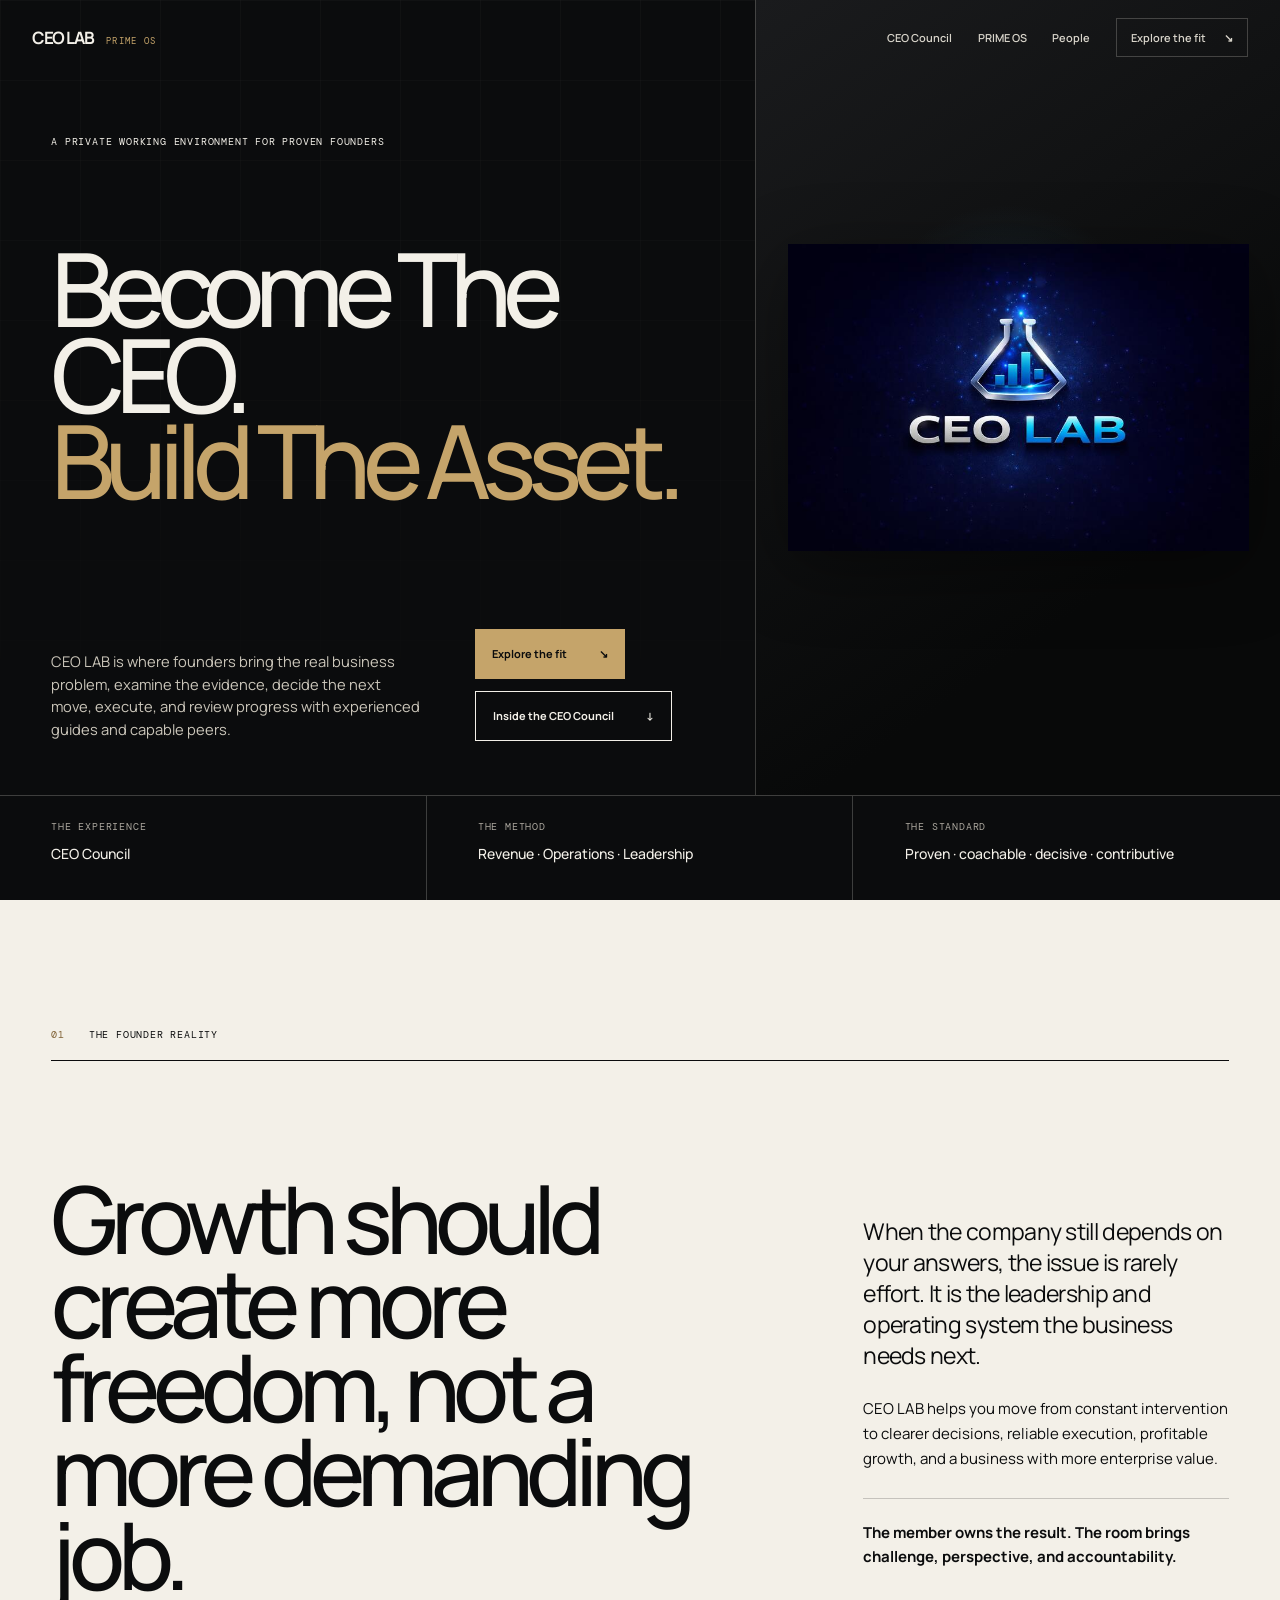
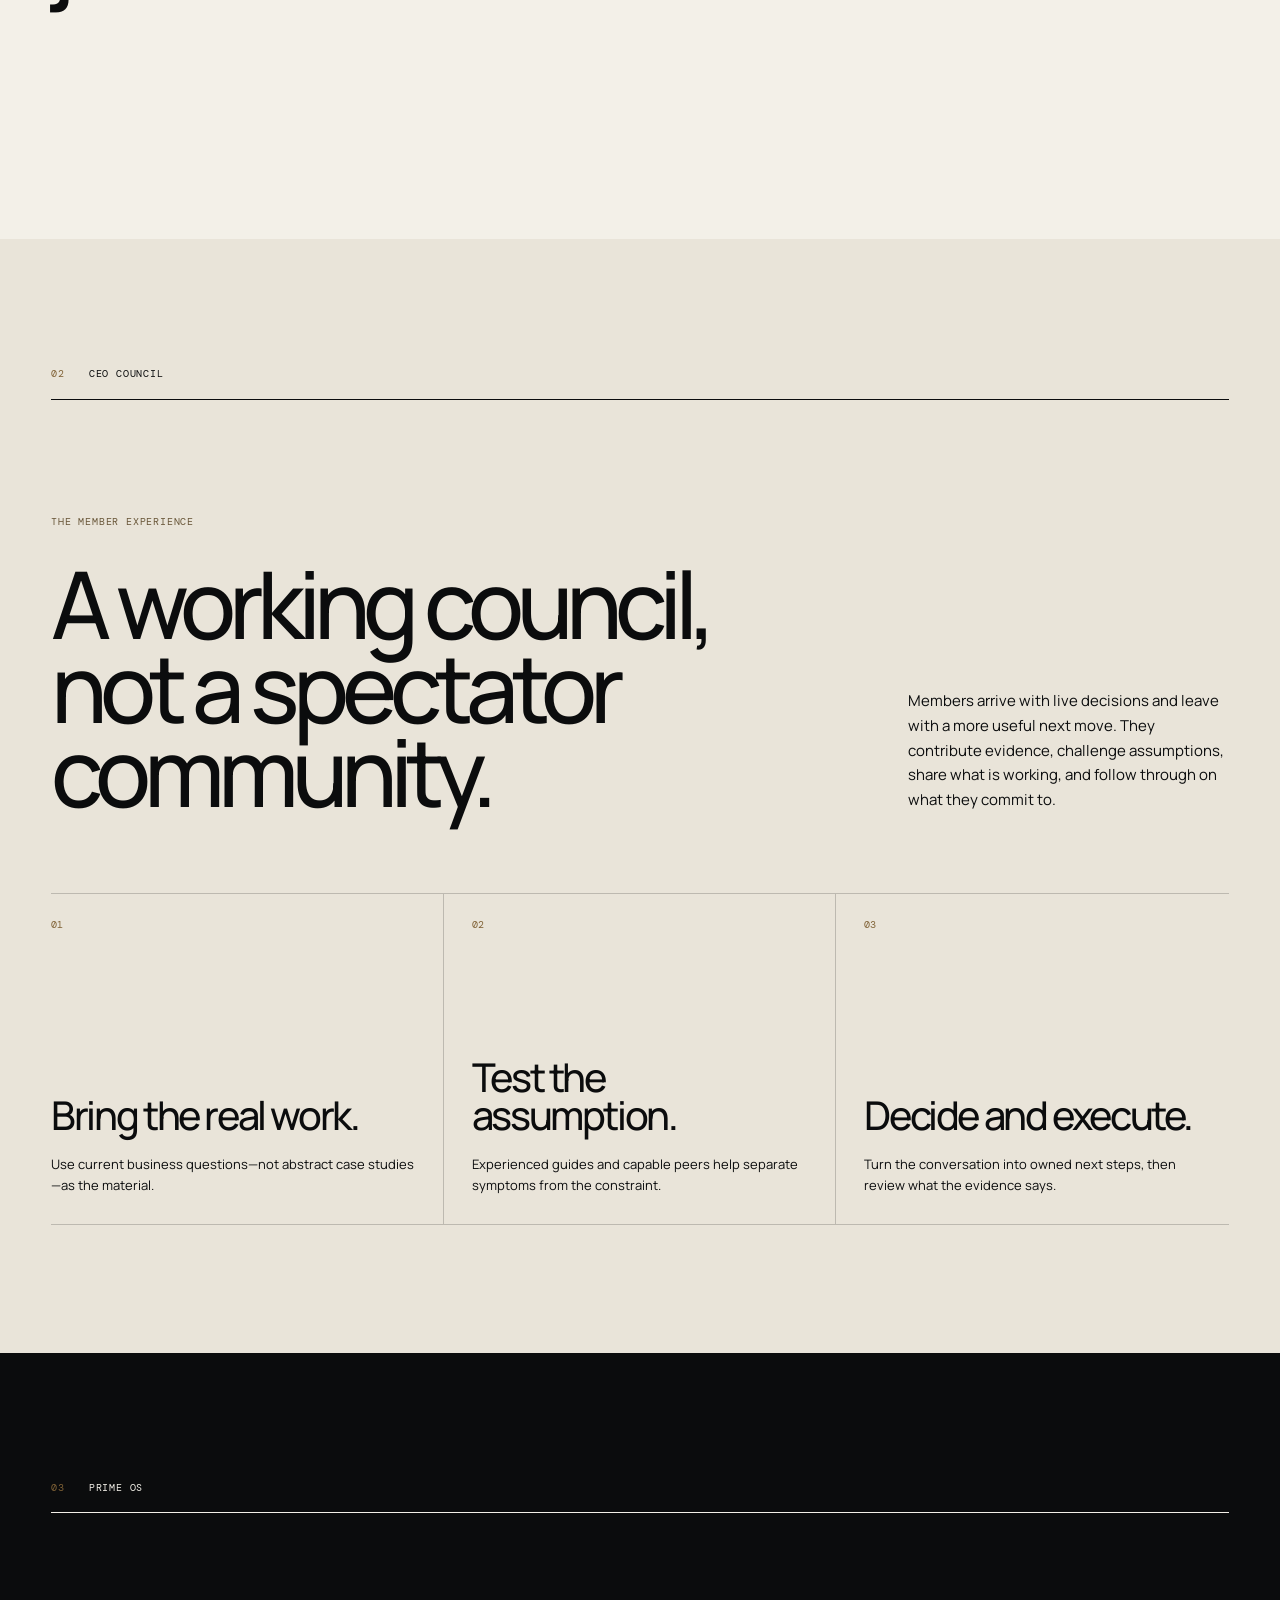
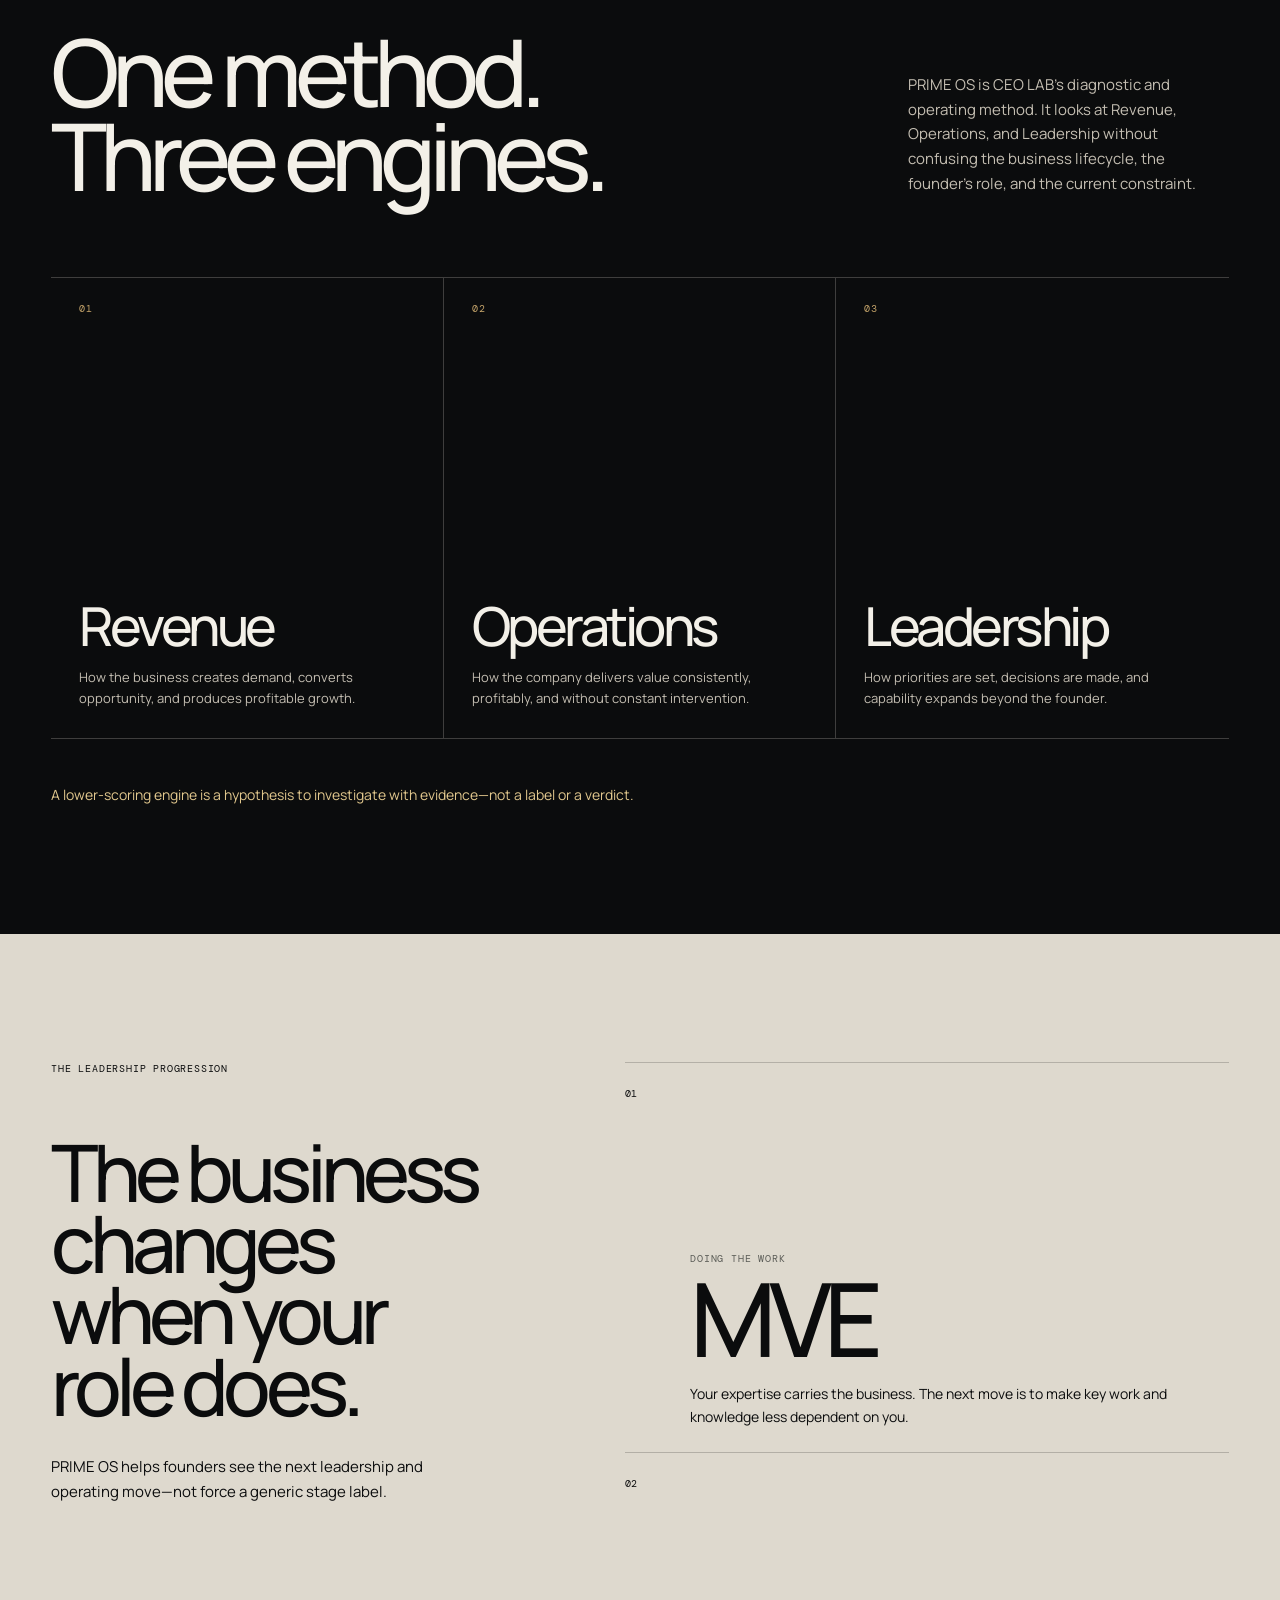
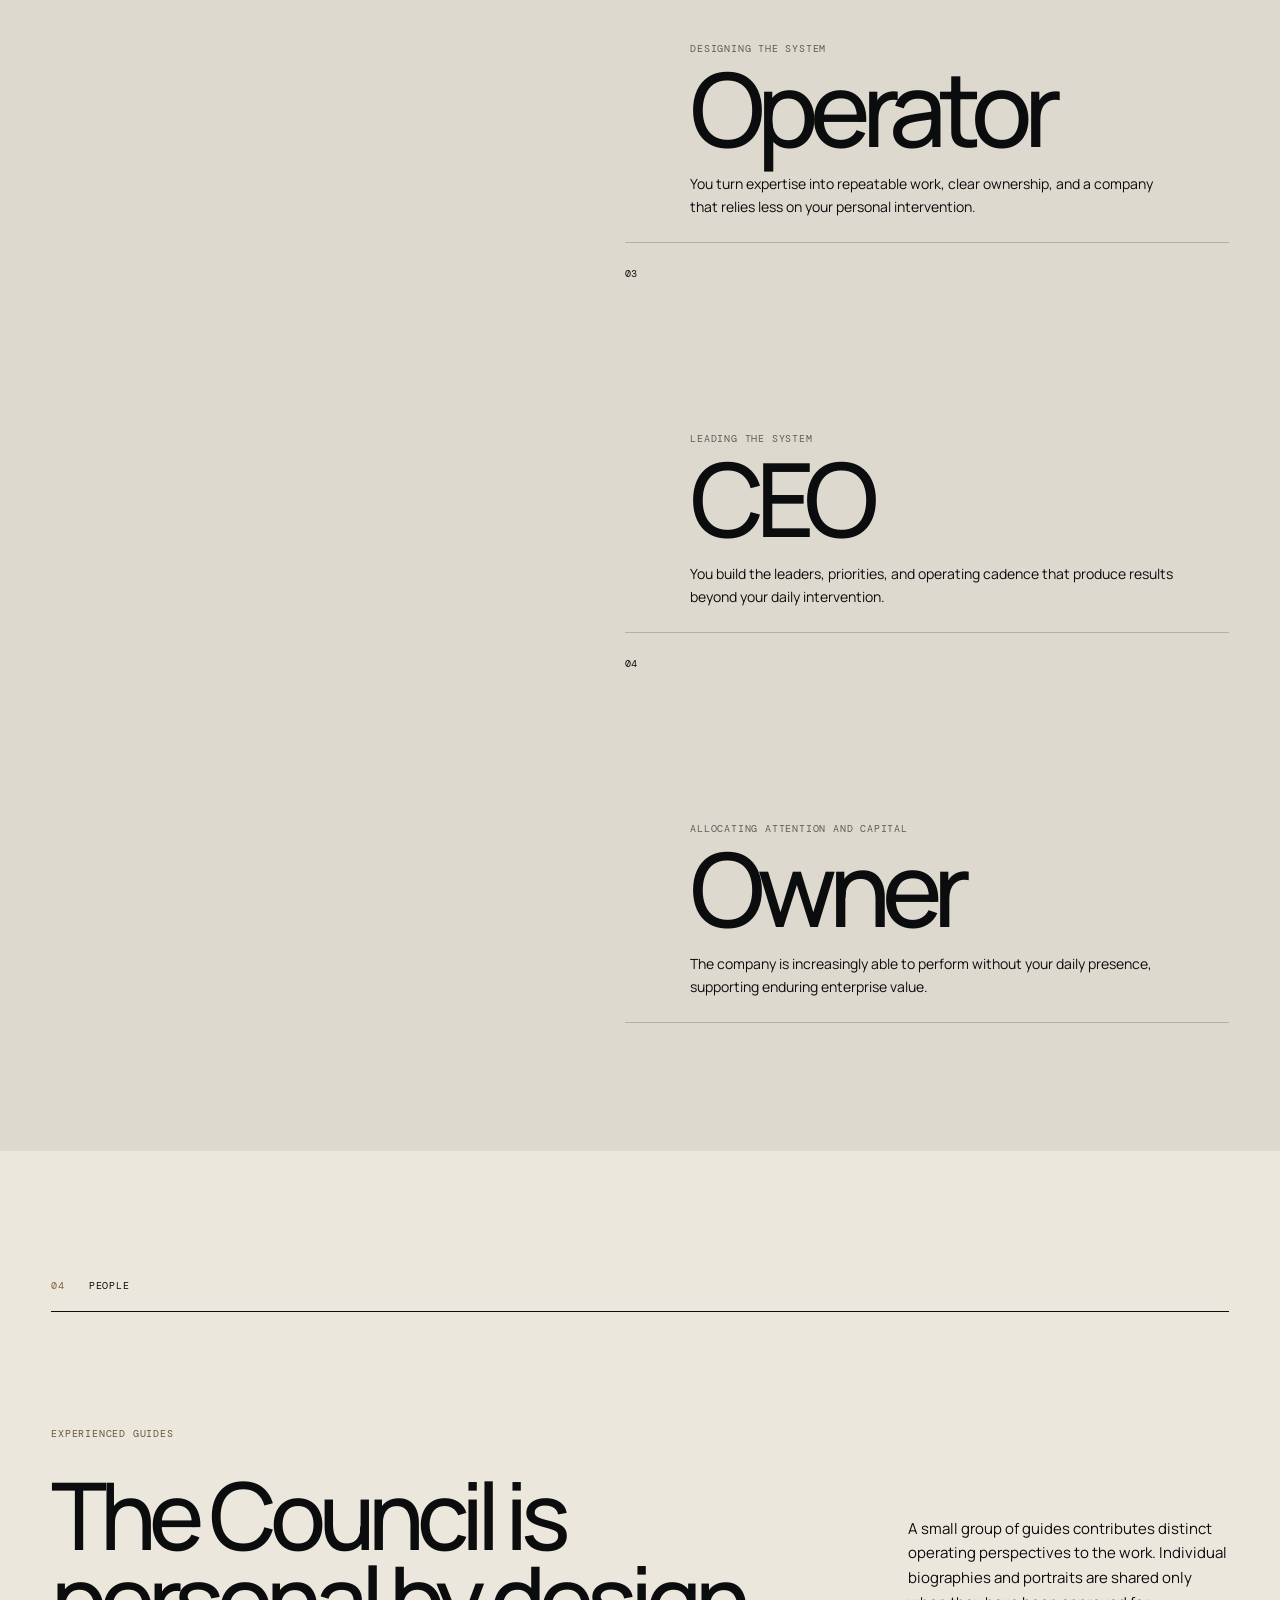
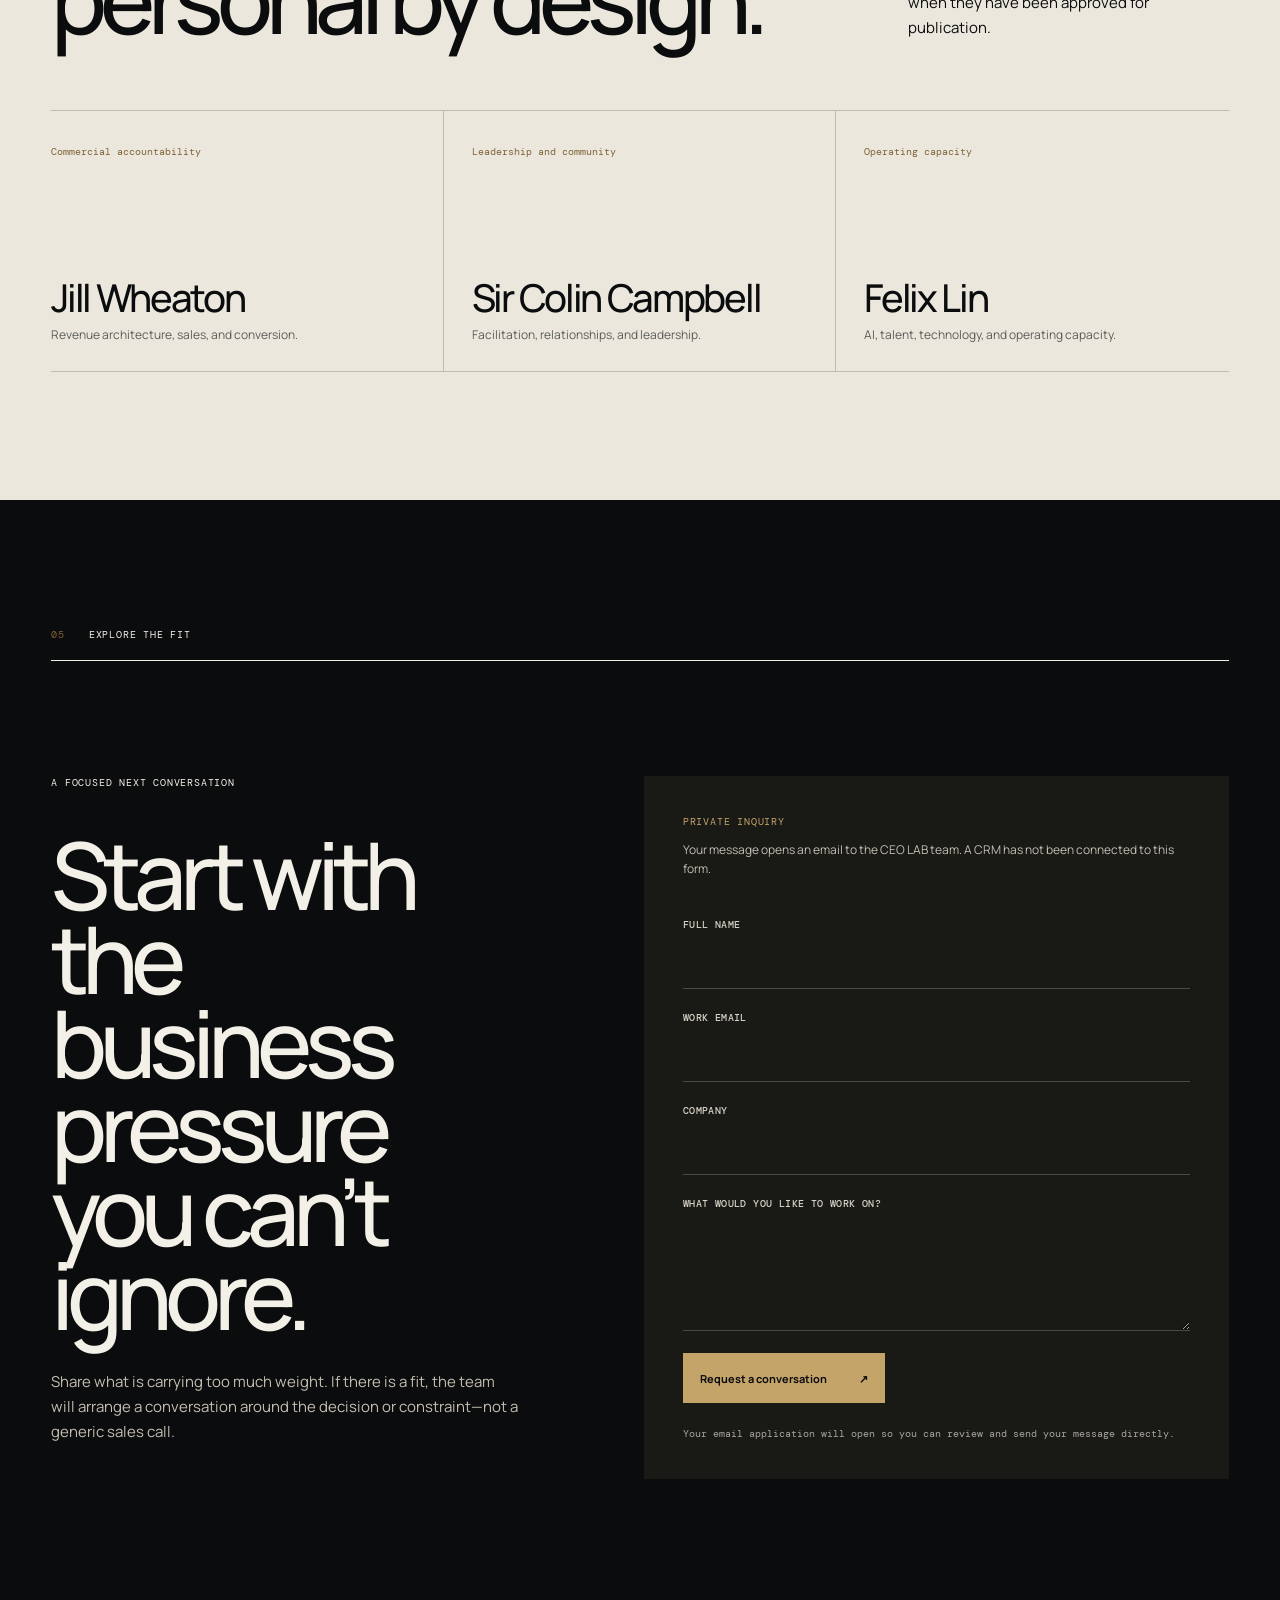
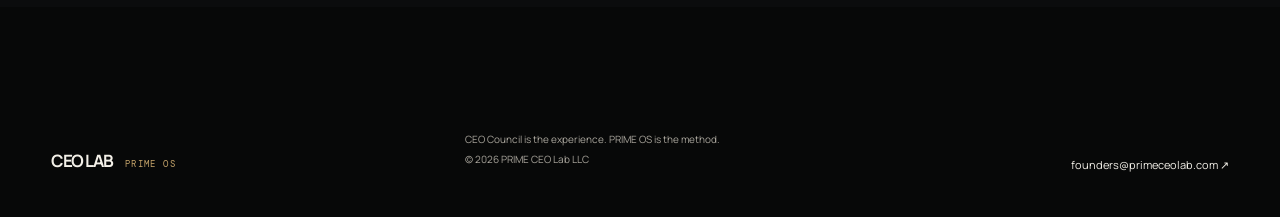
==== commit 504a404b: "Use supplied CEO LAB logo asset" ====
--- a/index.html
+++ b/index.html
@@ -37,7 +37,7 @@
         </div>
       </div>
       <div class="hero-mark logo-panel reveal" aria-label="CEO LAB logo">
-        <img class="brand-logo" src="assets/ceo-labs-brand.jpg" width="1536" height="1024" alt="CEO LAB logo: silver flask with four blue growth bars" />
+        <img class="brand-logo" src="assets/ceo-labs-brand-web.jpg" width="800" height="533" alt="CEO LAB logo: silver flask with four blue growth bars" />
       </div>
       <div class="hero-proof" aria-label="CEO LAB summary"><div><span>The experience</span><strong>CEO Council</strong></div><div><span>The method</span><strong>Revenue · Operations · Leadership</strong></div><div><span>The standard</span><strong>Proven · coachable · decisive · contributive</strong></div></div>
     </section>
--- a/styles.css
+++ b/styles.css
@@ -11,3 +11,4 @@
 @media(max-width:980px){.site-header nav{display:none;position:absolute;inset:76px 0 auto;height:auto;padding:28px;flex-direction:column;align-items:flex-start;gap:24px;background:var(--ink);border-top:1px solid var(--line-light)}.site-header nav.open{display:flex}.menu-button{display:block}.hero{grid-template-columns:1fr}.hero-copy,.hero-mark{min-height:auto}.hero-copy{padding-top:130px}.hero-mark{min-height:630px;border-top:1px solid var(--line-light);border-left:0}.mark-stage{width:min(70vw,510px)}.hero-proof{grid-column:auto}.manifesto-grid,.council-intro,.engine-intro,.journey,.people-intro,.application-grid{grid-template-columns:1fr}.council-grid,.engine-grid,.people-grid{grid-template-columns:1fr}.council-grid article,.council-grid article+article,.engine-card,.person-card,.person-card+article{min-height:260px;padding:24px 0;border-right:0;border-bottom:1px solid var(--line-dark)}.engine-card{border-color:var(--line-light)}.council-grid article:last-child,.engine-card:last-child,.person-card:last-child{border-bottom:0}.journey-sticky{position:static}.application-grid{gap:70px}}
 @media(max-width:680px){.site-header{height:64px}.site-header nav{top:64px}.hero-copy{padding:105px 20px 55px}.hero h1{margin-top:70px;font-size:clamp(58px,18vw,92px)}.hero-bottom{grid-template-columns:1fr;gap:35px}.hero-mark{min-height:470px}.mark-caption{font-size:52px}.hero-proof{grid-template-columns:1fr}.hero-proof>div{border-right:0;border-bottom:1px solid var(--line-light)}.section-pad{padding:85px 20px}.display{font-size:clamp(48px,15vw,78px)}.manifesto-grid{padding:75px 0}.council-intro,.engine-intro,.people-intro{padding:70px 0 55px}.journey{gap:70px}.journey-step{min-height:330px;grid-template-columns:42px 1fr}.journey-step h3{font-size:68px}.final-row{align-items:flex-start;flex-direction:column}.iglobal-callout{min-height:560px}.application-grid{padding-top:70px}.application-form{margin:0 -20px;padding:35px 20px}footer{grid-template-columns:1fr;align-items:start}}
 @media(prefers-reduced-motion:reduce){html{scroll-behavior:auto}*,*:before,*:after{animation-duration:.01ms!important;animation-iteration-count:1!important;transition-duration:.01ms!important}.reveal{opacity:1;transform:none}}
+.logo-panel{background:radial-gradient(circle at 48% 43%,rgba(50,127,168,.22),transparent 26%),linear-gradient(145deg,#1a1b1d,#080909 72%)}.brand-logo{width:min(88%,760px);height:auto;object-fit:contain;filter:drop-shadow(0 18px 36px rgba(0,0,0,.38))}.people-intro>div .kicker{margin-bottom:32px}
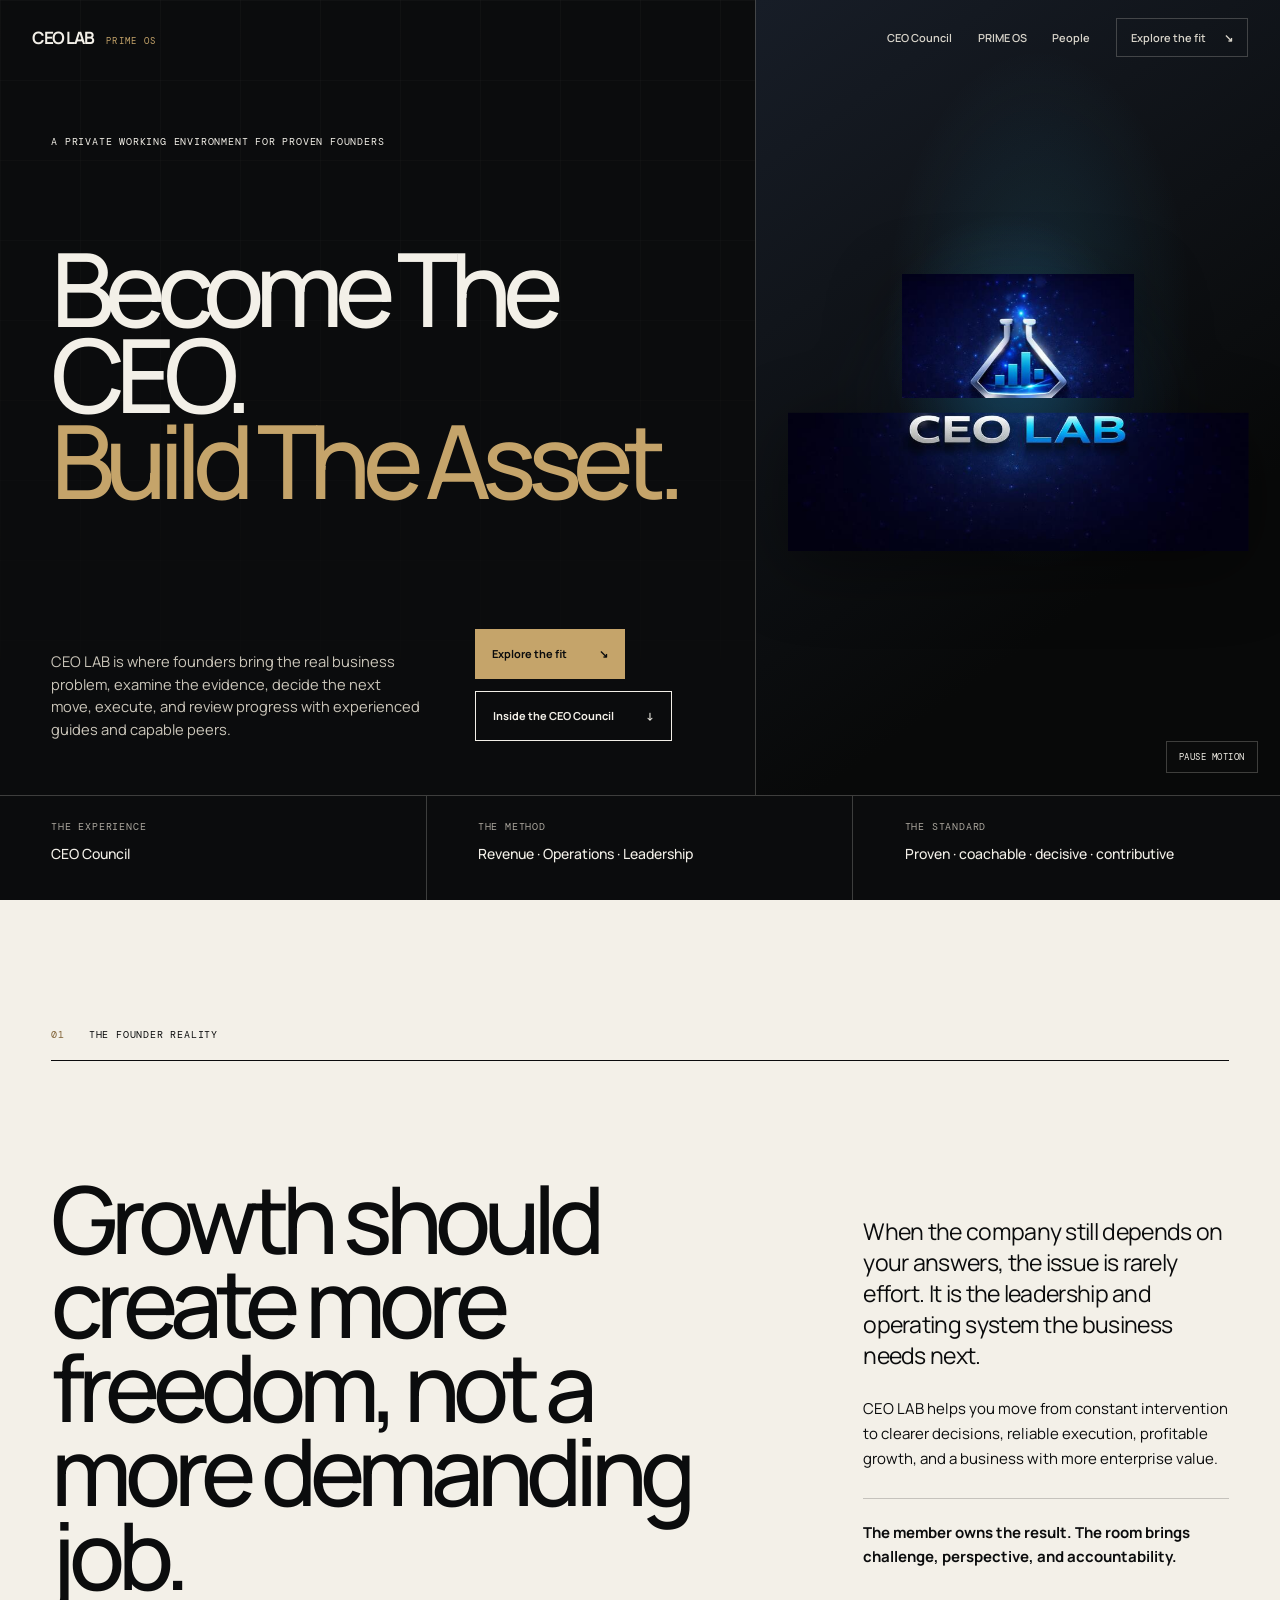
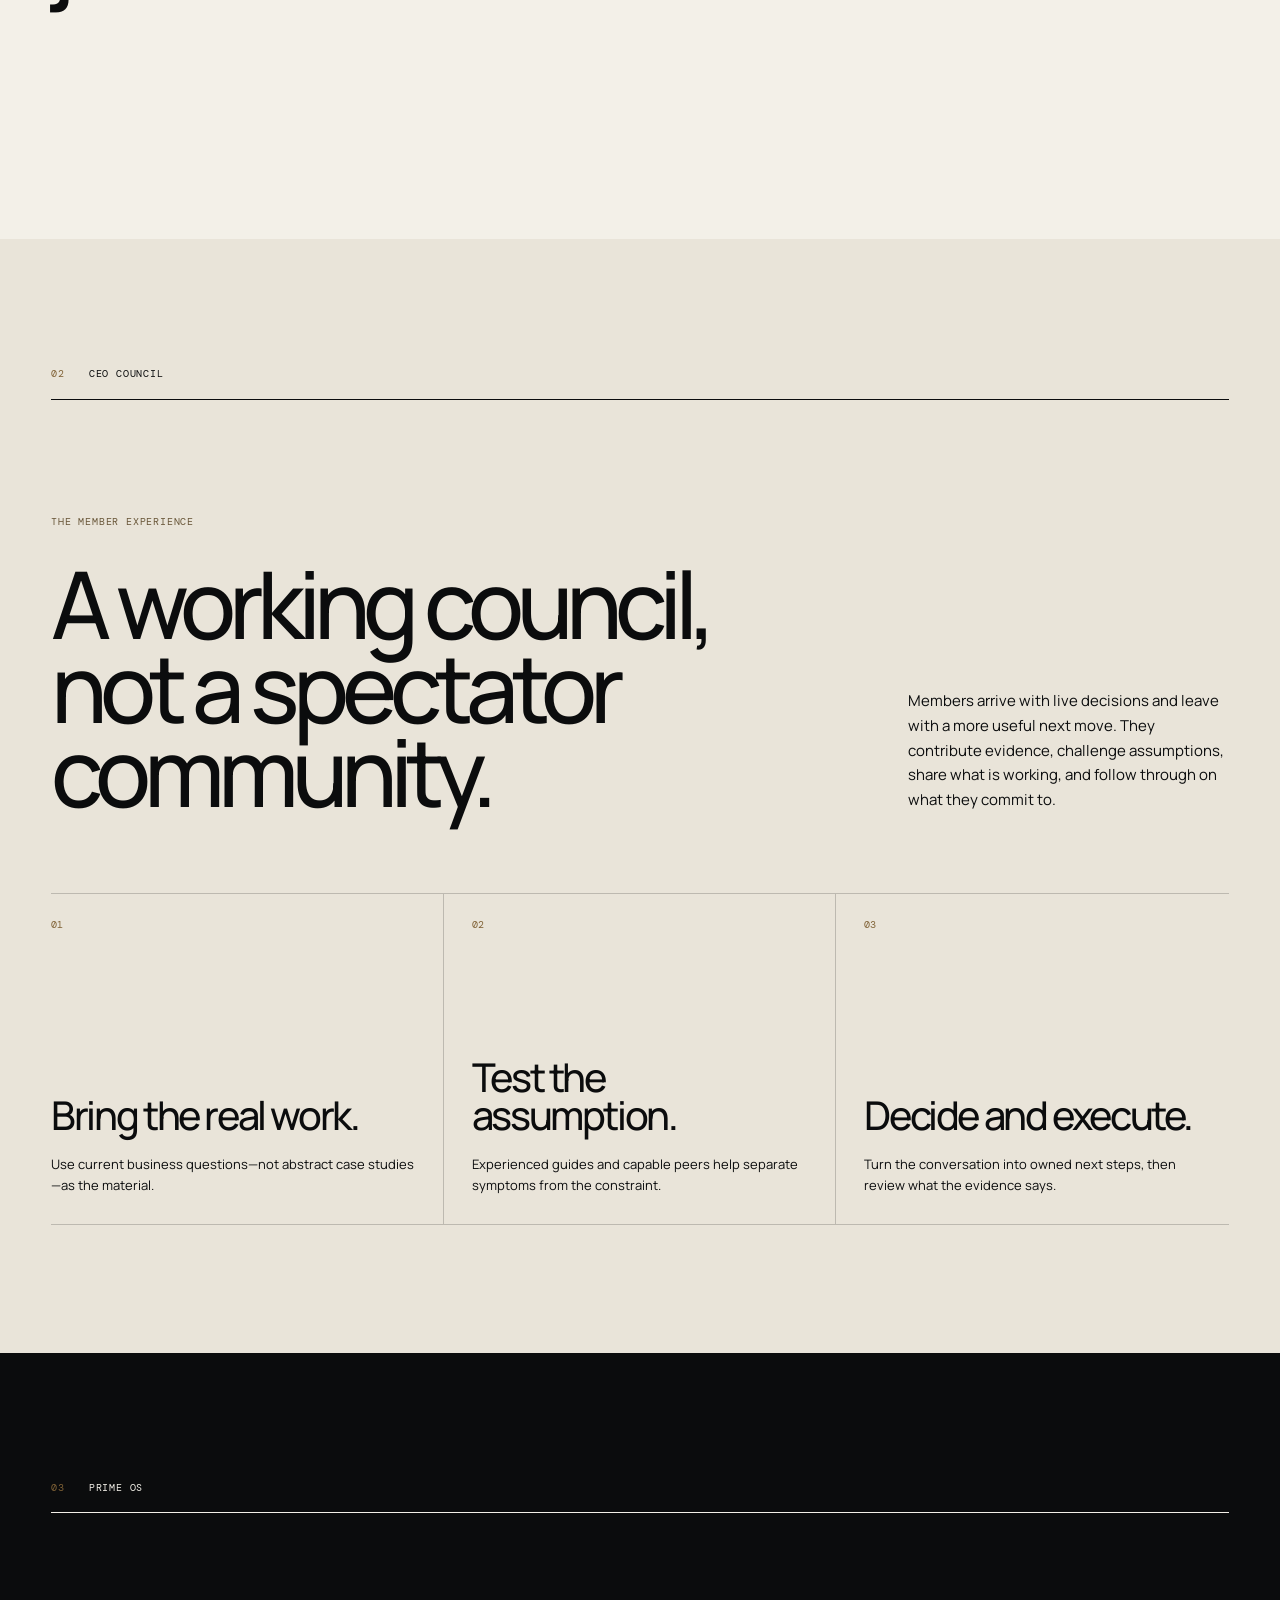
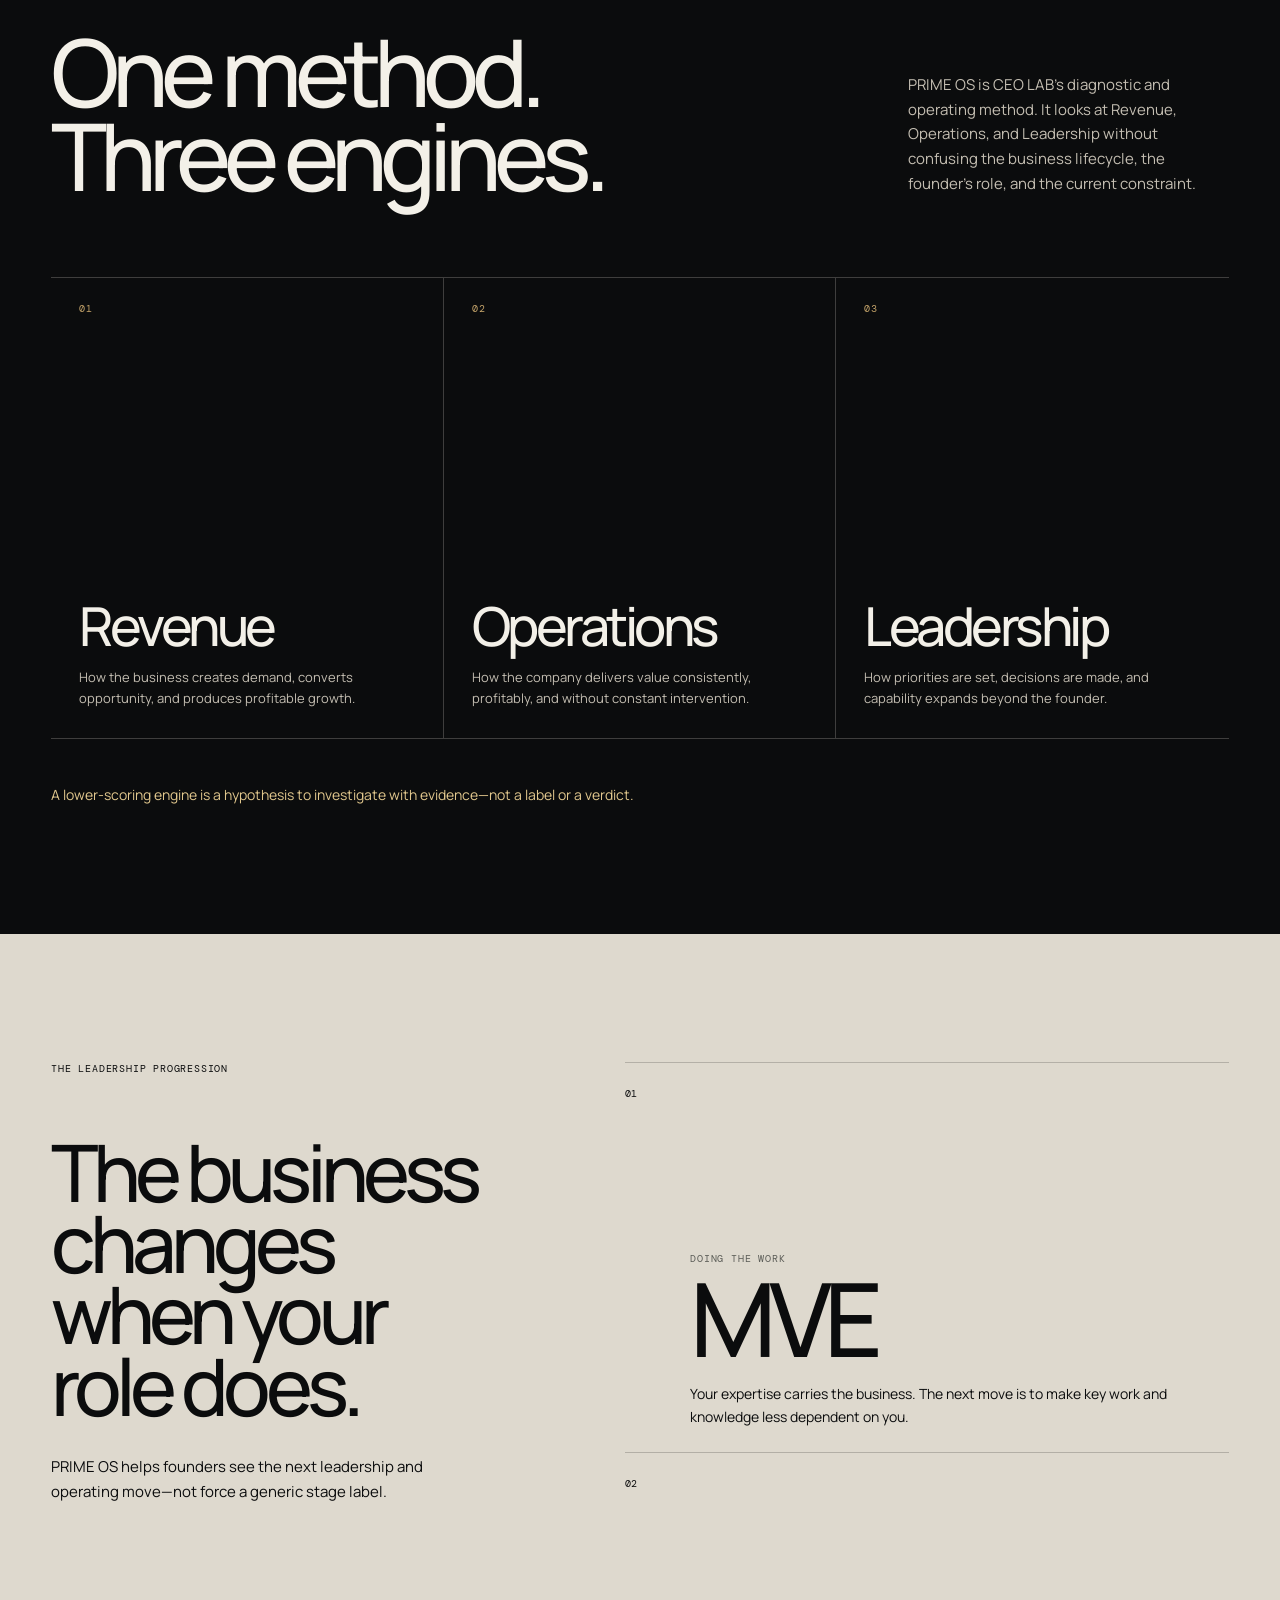
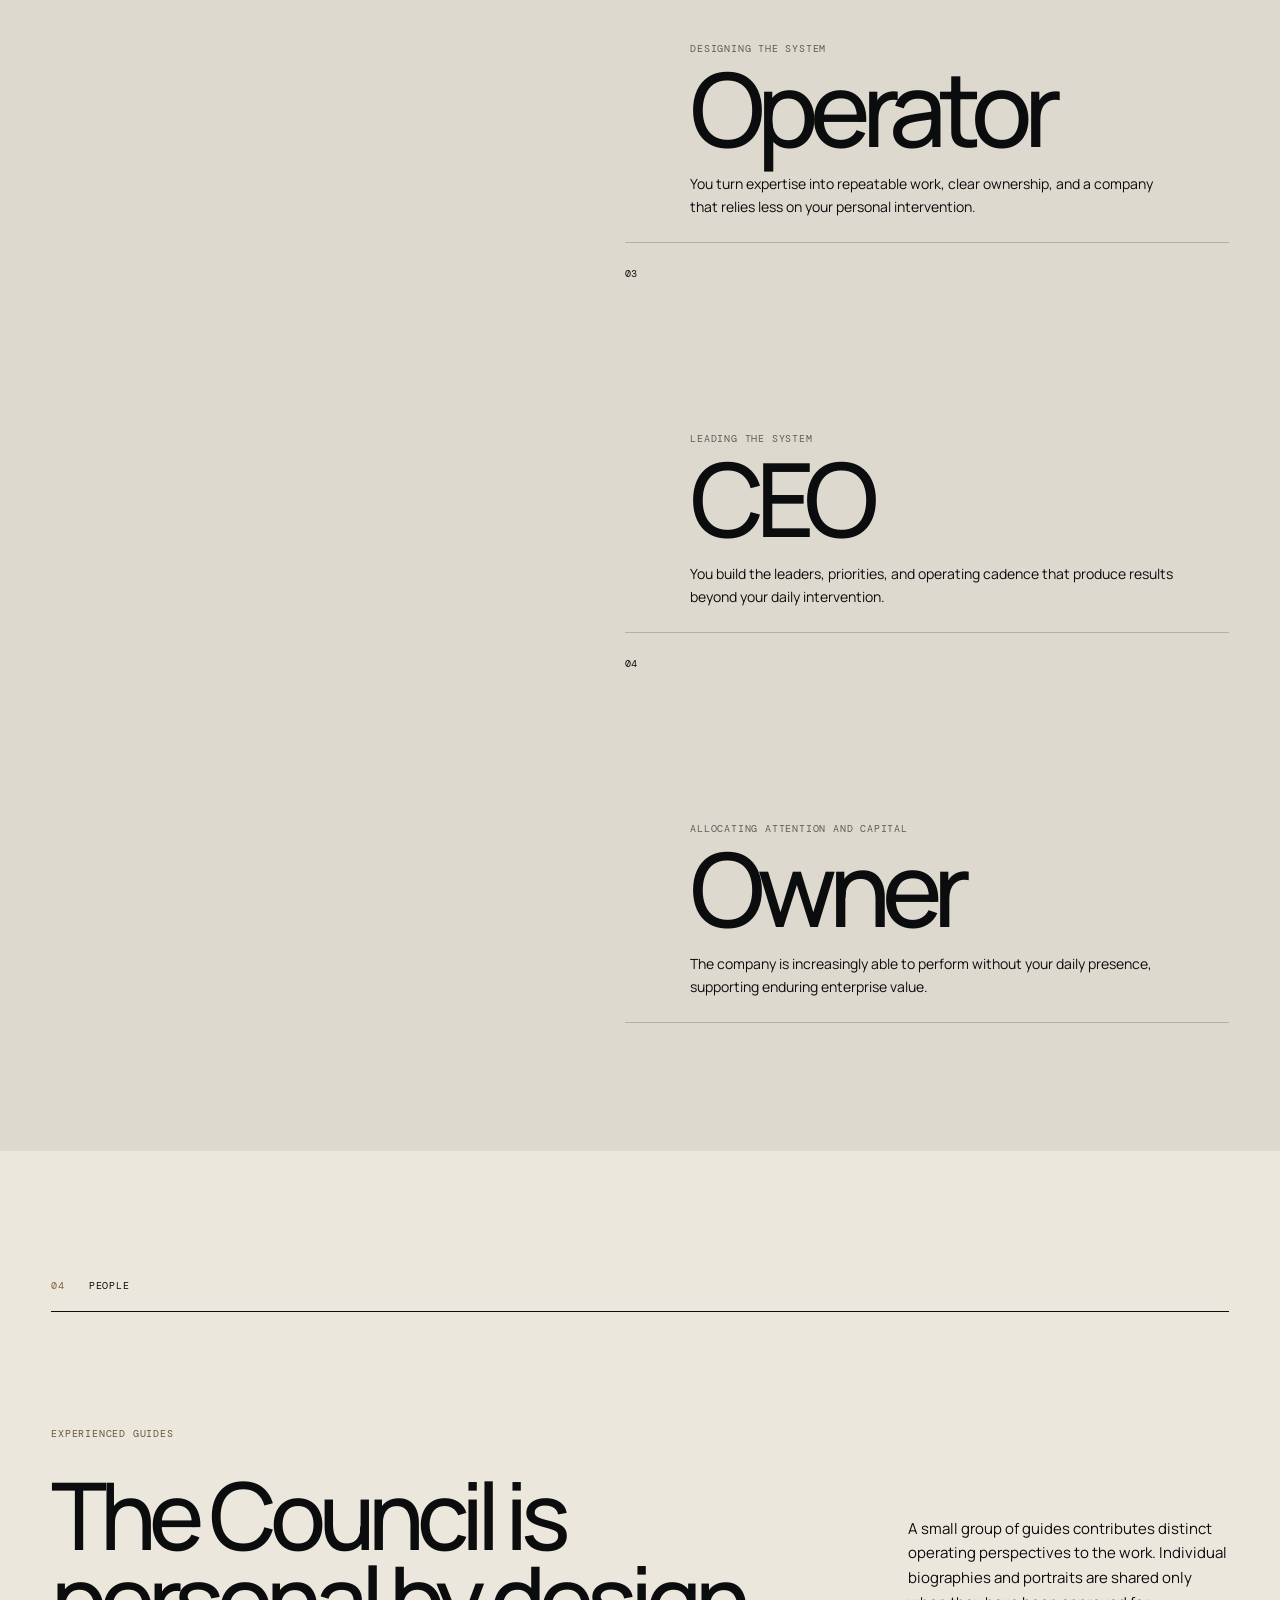
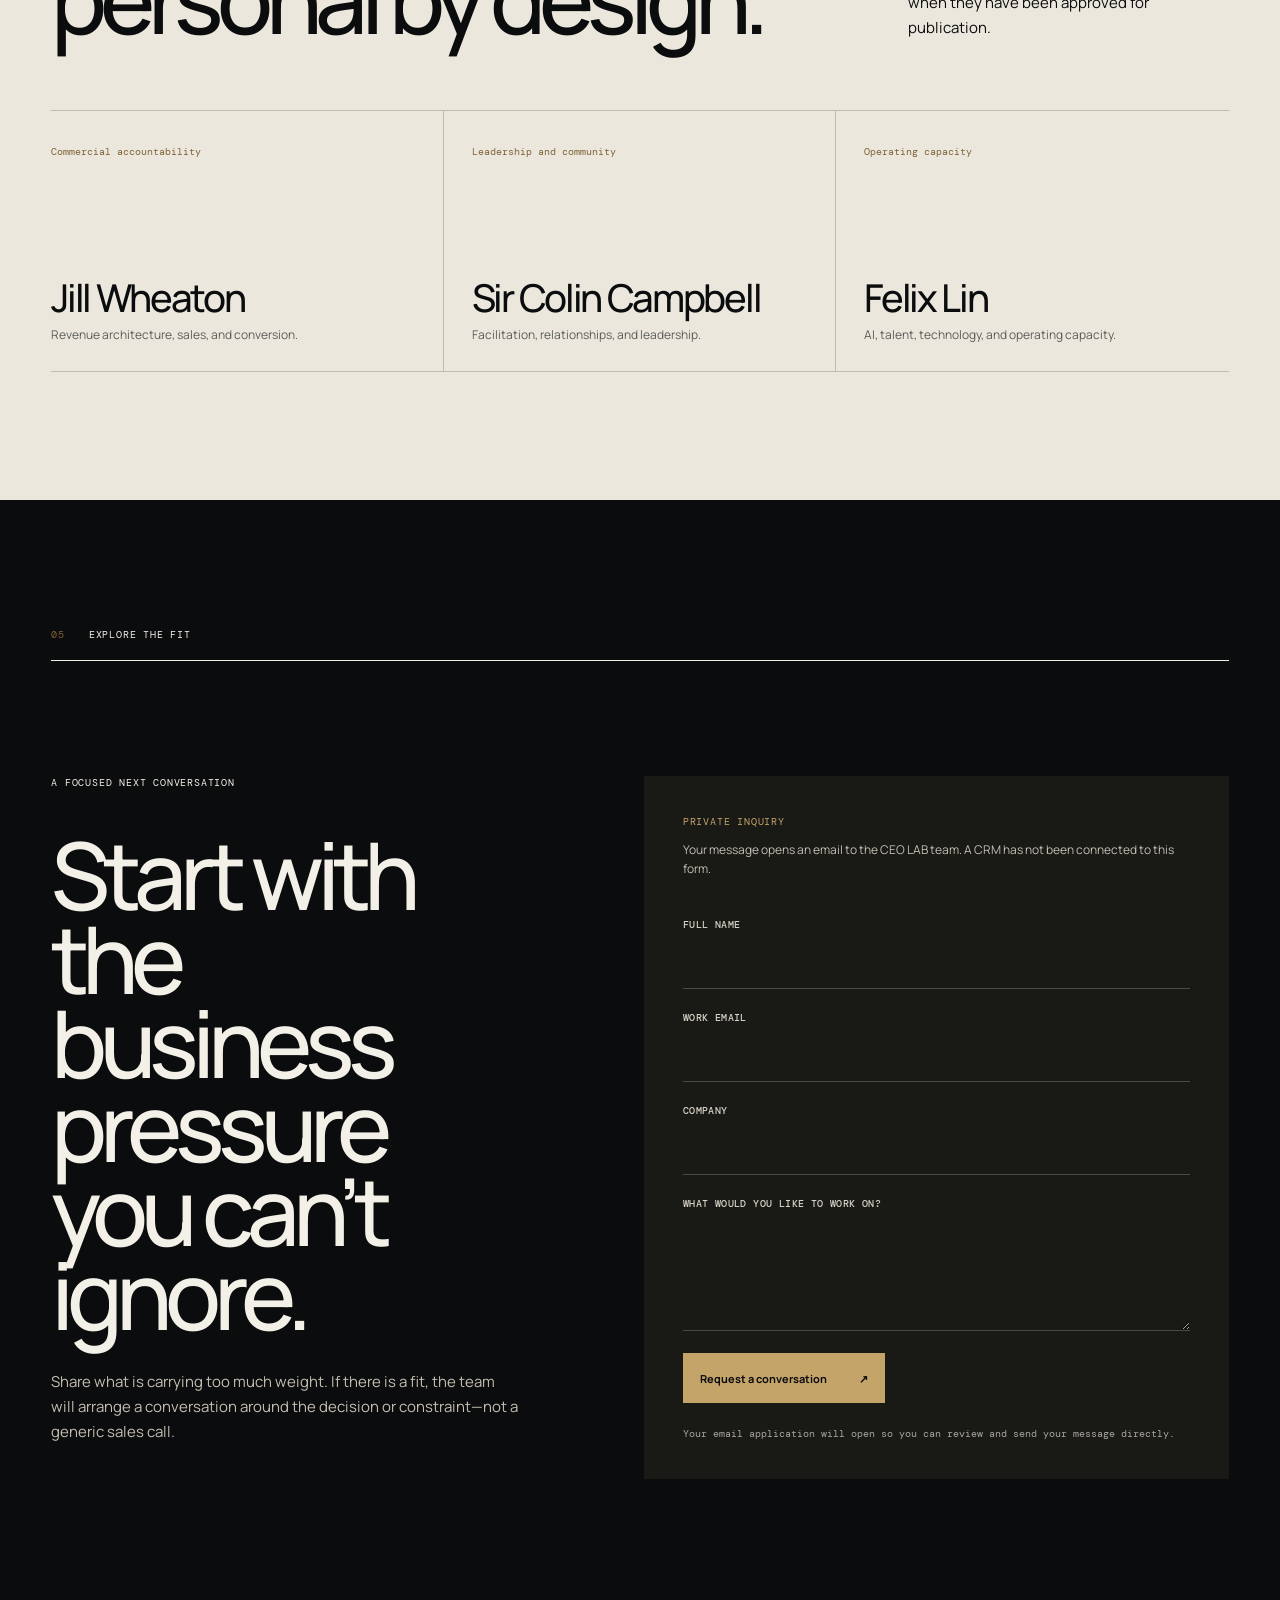
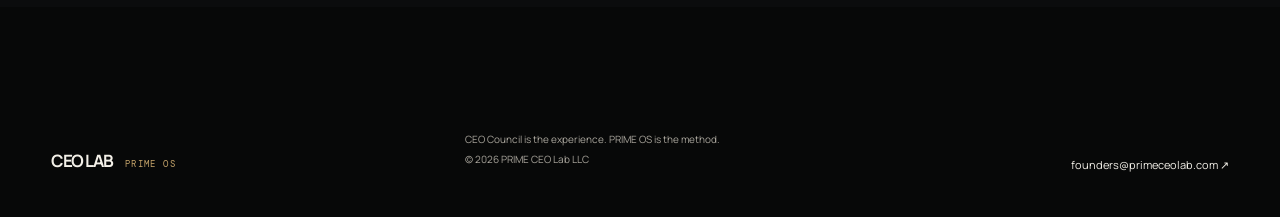
==== commit b5e1cb1c: "Animate the CEO LAB hero emblem" ====
--- a/index.html
+++ b/index.html
@@ -36,8 +36,12 @@
           <div class="button-row"><a class="button button-gold" href="#apply">Explore the fit <span>↘</span></a><a class="button button-quiet" href="#council">Inside the CEO Council <span>↓</span></a></div>
         </div>
       </div>
-      <div class="hero-mark logo-panel reveal" aria-label="CEO LAB logo">
-        <img class="brand-logo" src="assets/ceo-labs-brand-web.jpg" width="800" height="533" alt="CEO LAB logo: silver flask with four blue growth bars" />
+      <div class="hero-mark logo-panel reveal" data-logo-motion>
+        <div class="brand-composition" role="img" aria-label="CEO LAB logo: a silver flask with four blue growth bars above the CEO LAB wordmark">
+          <img class="brand-logo brand-wordmark" src="assets/ceo-labs-brand-web.jpg" width="800" height="533" alt="" />
+          <div class="logo-orbit" aria-hidden="true"><img class="brand-logo rotating-emblem" src="assets/ceo-labs-brand-web.jpg" width="800" height="533" alt="" /></div>
+        </div>
+        <button class="motion-toggle" type="button" aria-pressed="false">Pause motion</button>
       </div>
       <div class="hero-proof" aria-label="CEO LAB summary"><div><span>The experience</span><strong>CEO Council</strong></div><div><span>The method</span><strong>Revenue · Operations · Leadership</strong></div><div><span>The standard</span><strong>Proven · coachable · decisive · contributive</strong></div></div>
     </section>
--- a/styles.css
+++ b/styles.css
@@ -11,4 +11,4 @@
 @media(max-width:980px){.site-header nav{display:none;position:absolute;inset:76px 0 auto;height:auto;padding:28px;flex-direction:column;align-items:flex-start;gap:24px;background:var(--ink);border-top:1px solid var(--line-light)}.site-header nav.open{display:flex}.menu-button{display:block}.hero{grid-template-columns:1fr}.hero-copy,.hero-mark{min-height:auto}.hero-copy{padding-top:130px}.hero-mark{min-height:630px;border-top:1px solid var(--line-light);border-left:0}.mark-stage{width:min(70vw,510px)}.hero-proof{grid-column:auto}.manifesto-grid,.council-intro,.engine-intro,.journey,.people-intro,.application-grid{grid-template-columns:1fr}.council-grid,.engine-grid,.people-grid{grid-template-columns:1fr}.council-grid article,.council-grid article+article,.engine-card,.person-card,.person-card+article{min-height:260px;padding:24px 0;border-right:0;border-bottom:1px solid var(--line-dark)}.engine-card{border-color:var(--line-light)}.council-grid article:last-child,.engine-card:last-child,.person-card:last-child{border-bottom:0}.journey-sticky{position:static}.application-grid{gap:70px}}
 @media(max-width:680px){.site-header{height:64px}.site-header nav{top:64px}.hero-copy{padding:105px 20px 55px}.hero h1{margin-top:70px;font-size:clamp(58px,18vw,92px)}.hero-bottom{grid-template-columns:1fr;gap:35px}.hero-mark{min-height:470px}.mark-caption{font-size:52px}.hero-proof{grid-template-columns:1fr}.hero-proof>div{border-right:0;border-bottom:1px solid var(--line-light)}.section-pad{padding:85px 20px}.display{font-size:clamp(48px,15vw,78px)}.manifesto-grid{padding:75px 0}.council-intro,.engine-intro,.people-intro{padding:70px 0 55px}.journey{gap:70px}.journey-step{min-height:330px;grid-template-columns:42px 1fr}.journey-step h3{font-size:68px}.final-row{align-items:flex-start;flex-direction:column}.iglobal-callout{min-height:560px}.application-grid{padding-top:70px}.application-form{margin:0 -20px;padding:35px 20px}footer{grid-template-columns:1fr;align-items:start}}
 @media(prefers-reduced-motion:reduce){html{scroll-behavior:auto}*,*:before,*:after{animation-duration:.01ms!important;animation-iteration-count:1!important;transition-duration:.01ms!important}.reveal{opacity:1;transform:none}}
-.logo-panel{background:radial-gradient(circle at 48% 43%,rgba(50,127,168,.22),transparent 26%),linear-gradient(145deg,#1a1b1d,#080909 72%)}.brand-logo{width:min(88%,760px);height:auto;object-fit:contain;filter:drop-shadow(0 18px 36px rgba(0,0,0,.38))}.people-intro>div .kicker{margin-bottom:32px}
+.logo-panel{background:radial-gradient(circle at 48% 43%,rgba(50,127,168,.30),transparent 24%),radial-gradient(ellipse at 54% 39%,rgba(58,194,255,.13),transparent 38%),linear-gradient(145deg,#171d27,#080909 72%)}.brand-composition{position:relative;width:min(88%,760px);aspect-ratio:3/2;isolation:isolate;perspective:1100px;filter:drop-shadow(0 18px 36px rgba(0,0,0,.38))}.brand-composition:before{content:"";position:absolute;inset:14% 16%;z-index:-1;border-radius:50%;background:radial-gradient(ellipse,rgba(39,176,255,.24),rgba(26,78,139,.08) 42%,transparent 70%);filter:blur(18px);transform:scale(1.14)}.brand-logo{width:100%;height:100%;object-fit:contain}.brand-wordmark{position:absolute;inset:0;clip-path:inset(55% 0 0);mix-blend-mode:screen}.logo-orbit{position:absolute;inset:0;transform-style:preserve-3d;transform-origin:50% 35%;animation:ceo-logo-rotation 13s cubic-bezier(.42,0,.25,1) infinite}.rotating-emblem{display:block;clip-path:inset(10% 25% 50%);mix-blend-mode:screen;backface-visibility:hidden}.motion-paused .logo-orbit{animation-play-state:paused}.motion-toggle:disabled{opacity:.65;cursor:default}.people-intro>div .kicker{margin-bottom:32px}@keyframes ceo-logo-rotation{0%,8%{transform:rotateY(0deg)}44%{transform:rotateY(180deg)}52%{transform:rotateY(180deg)}92%,100%{transform:rotateY(360deg)}}
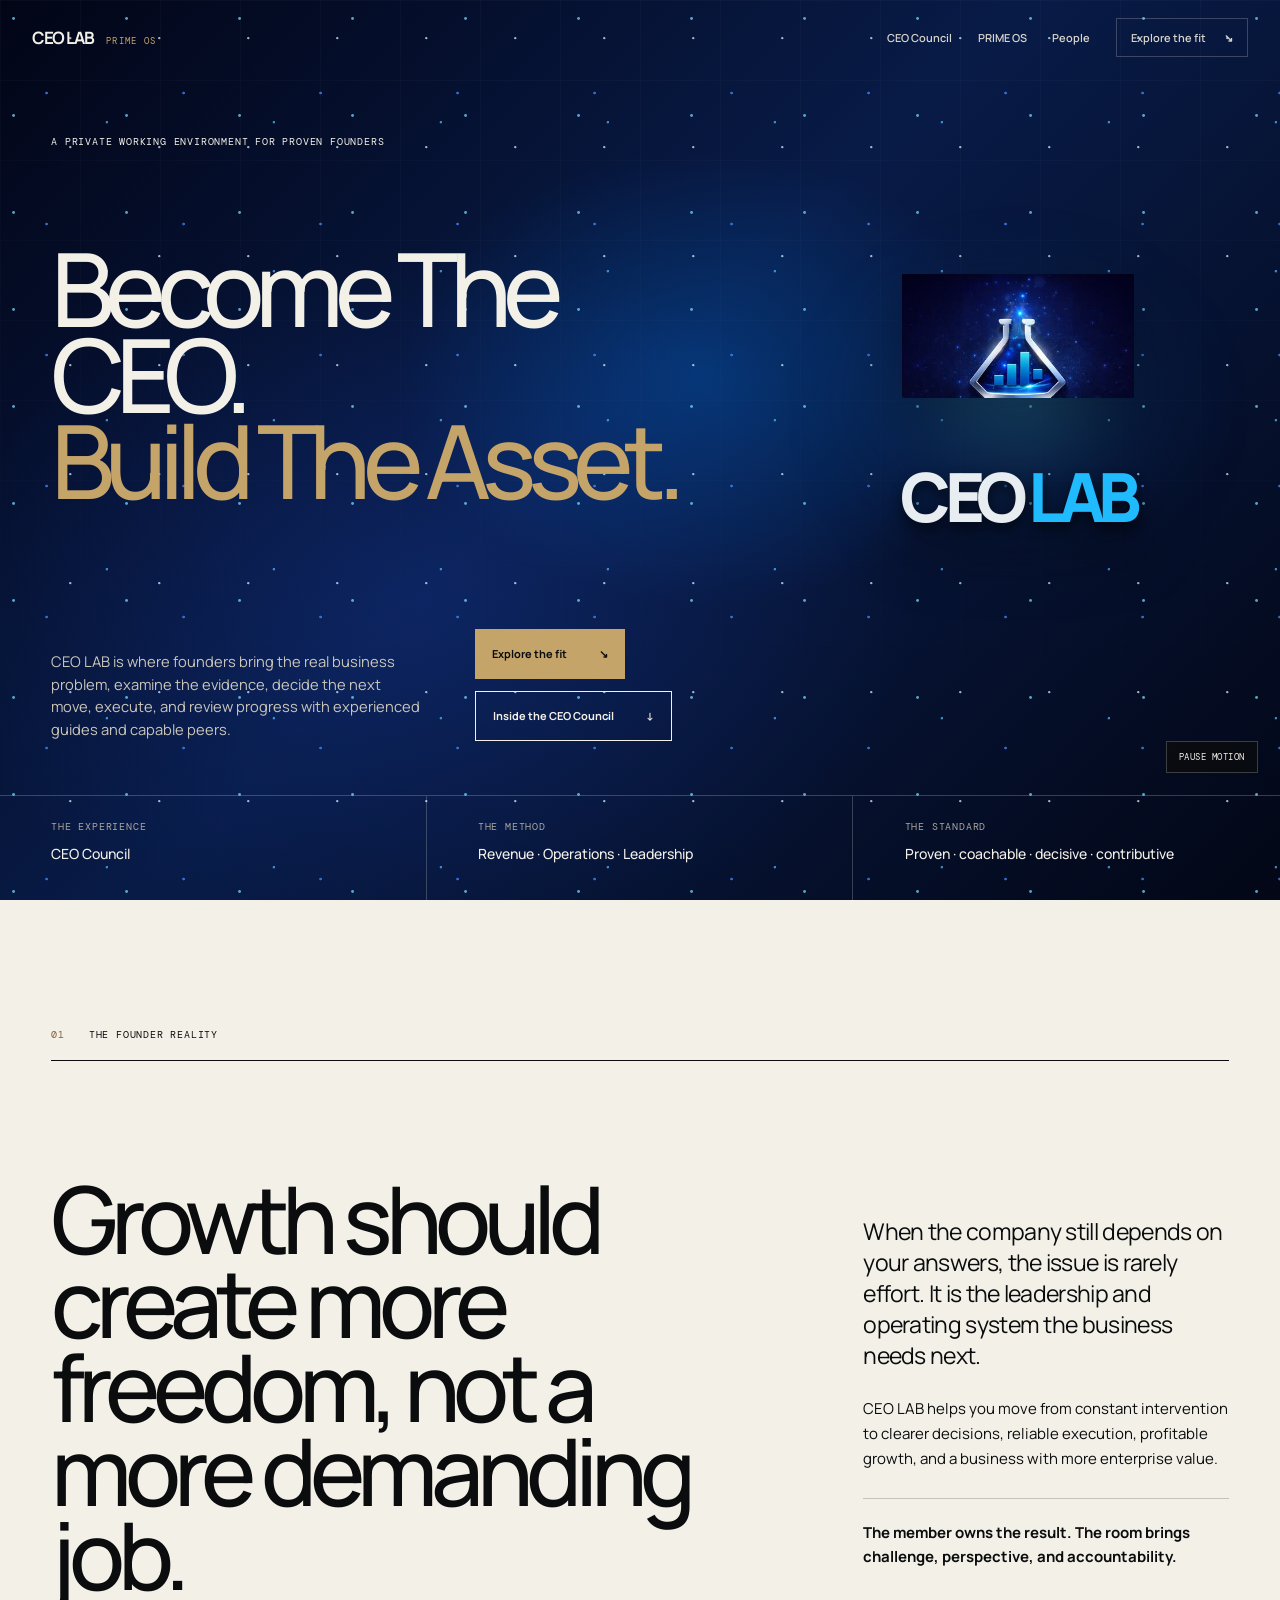
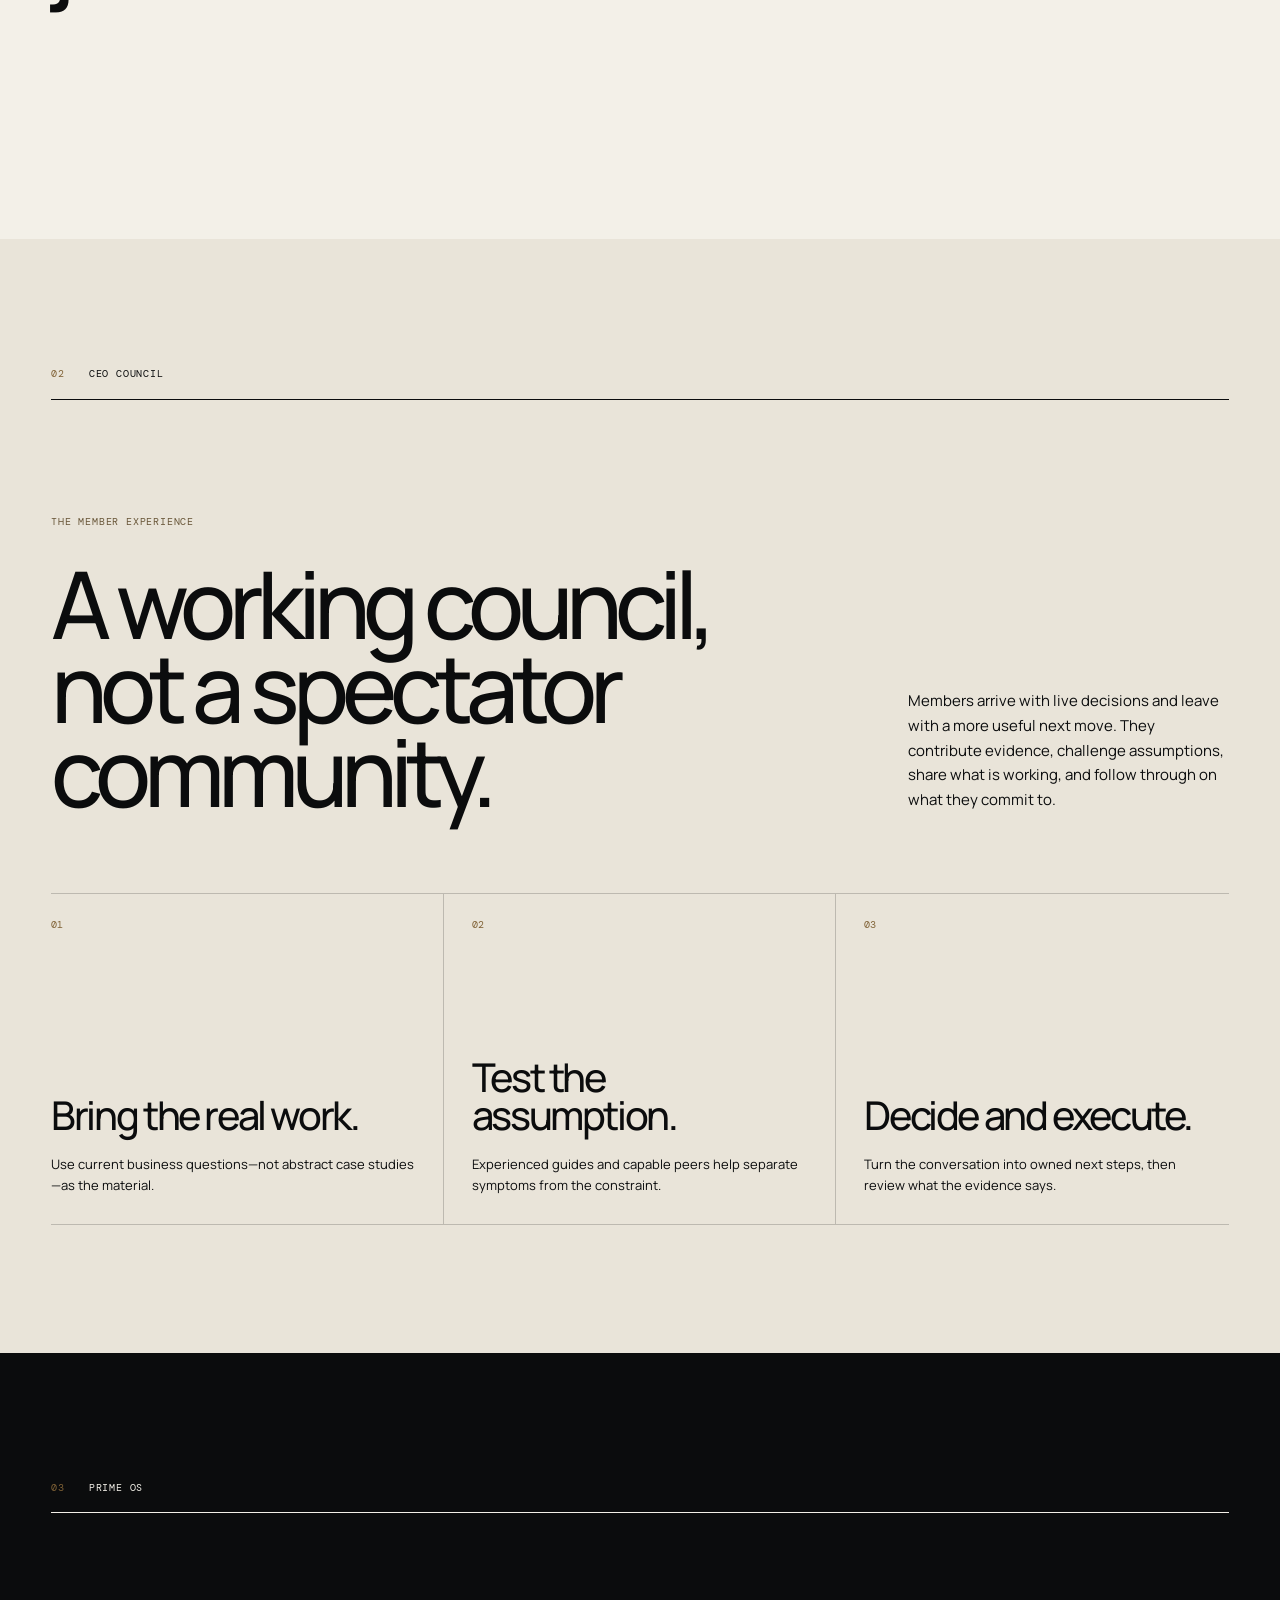
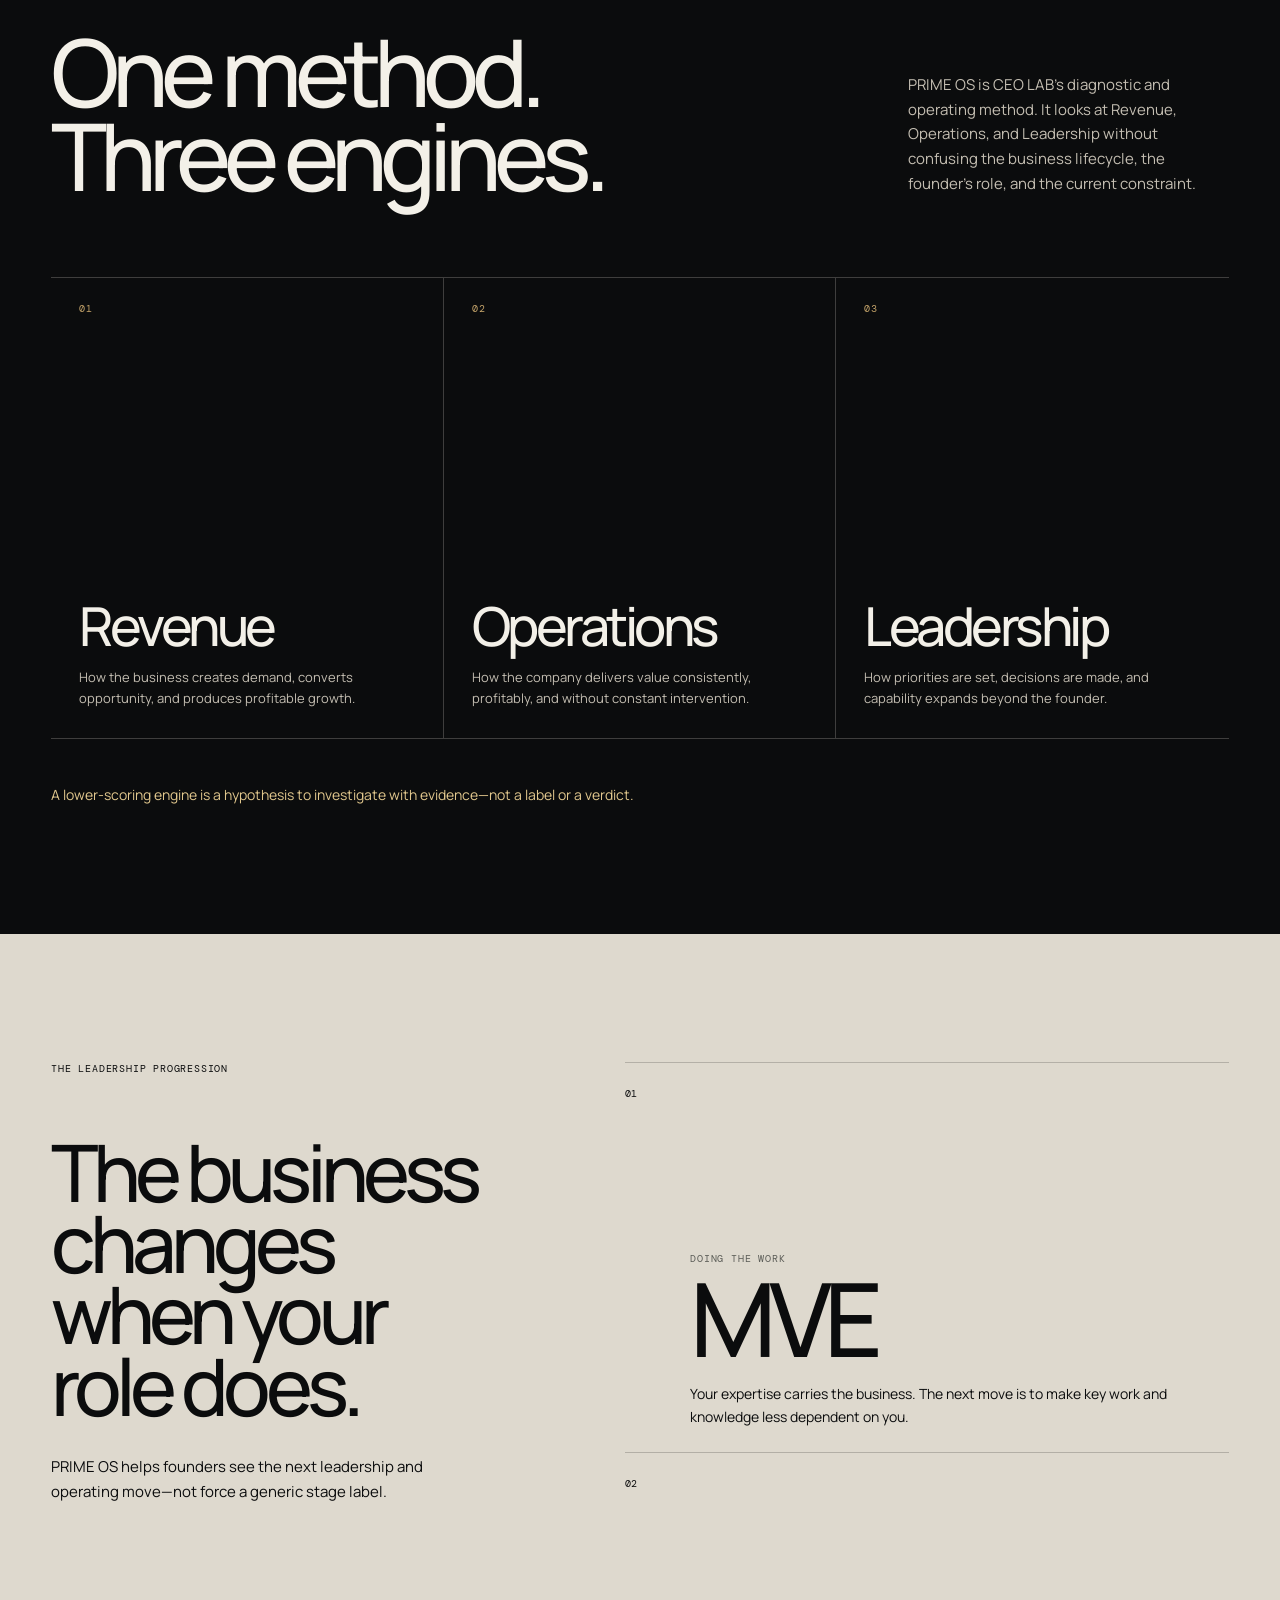
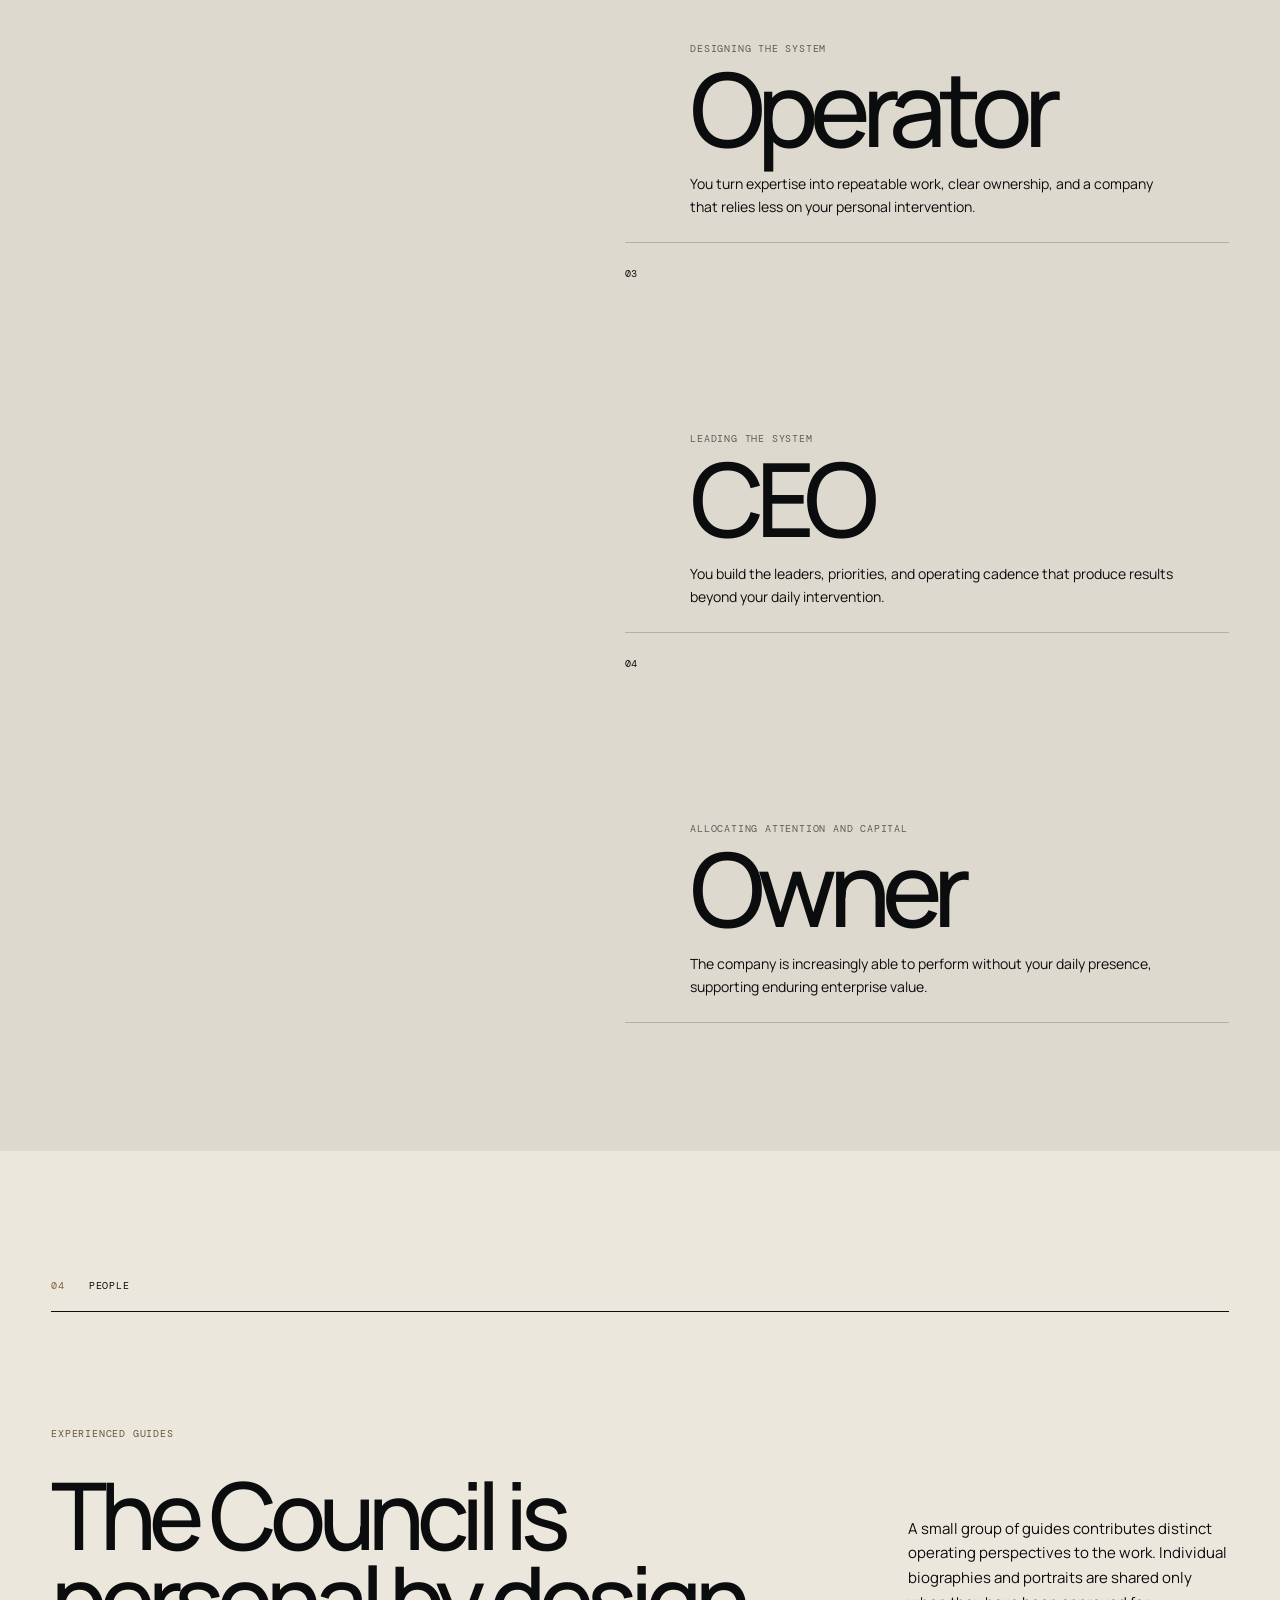
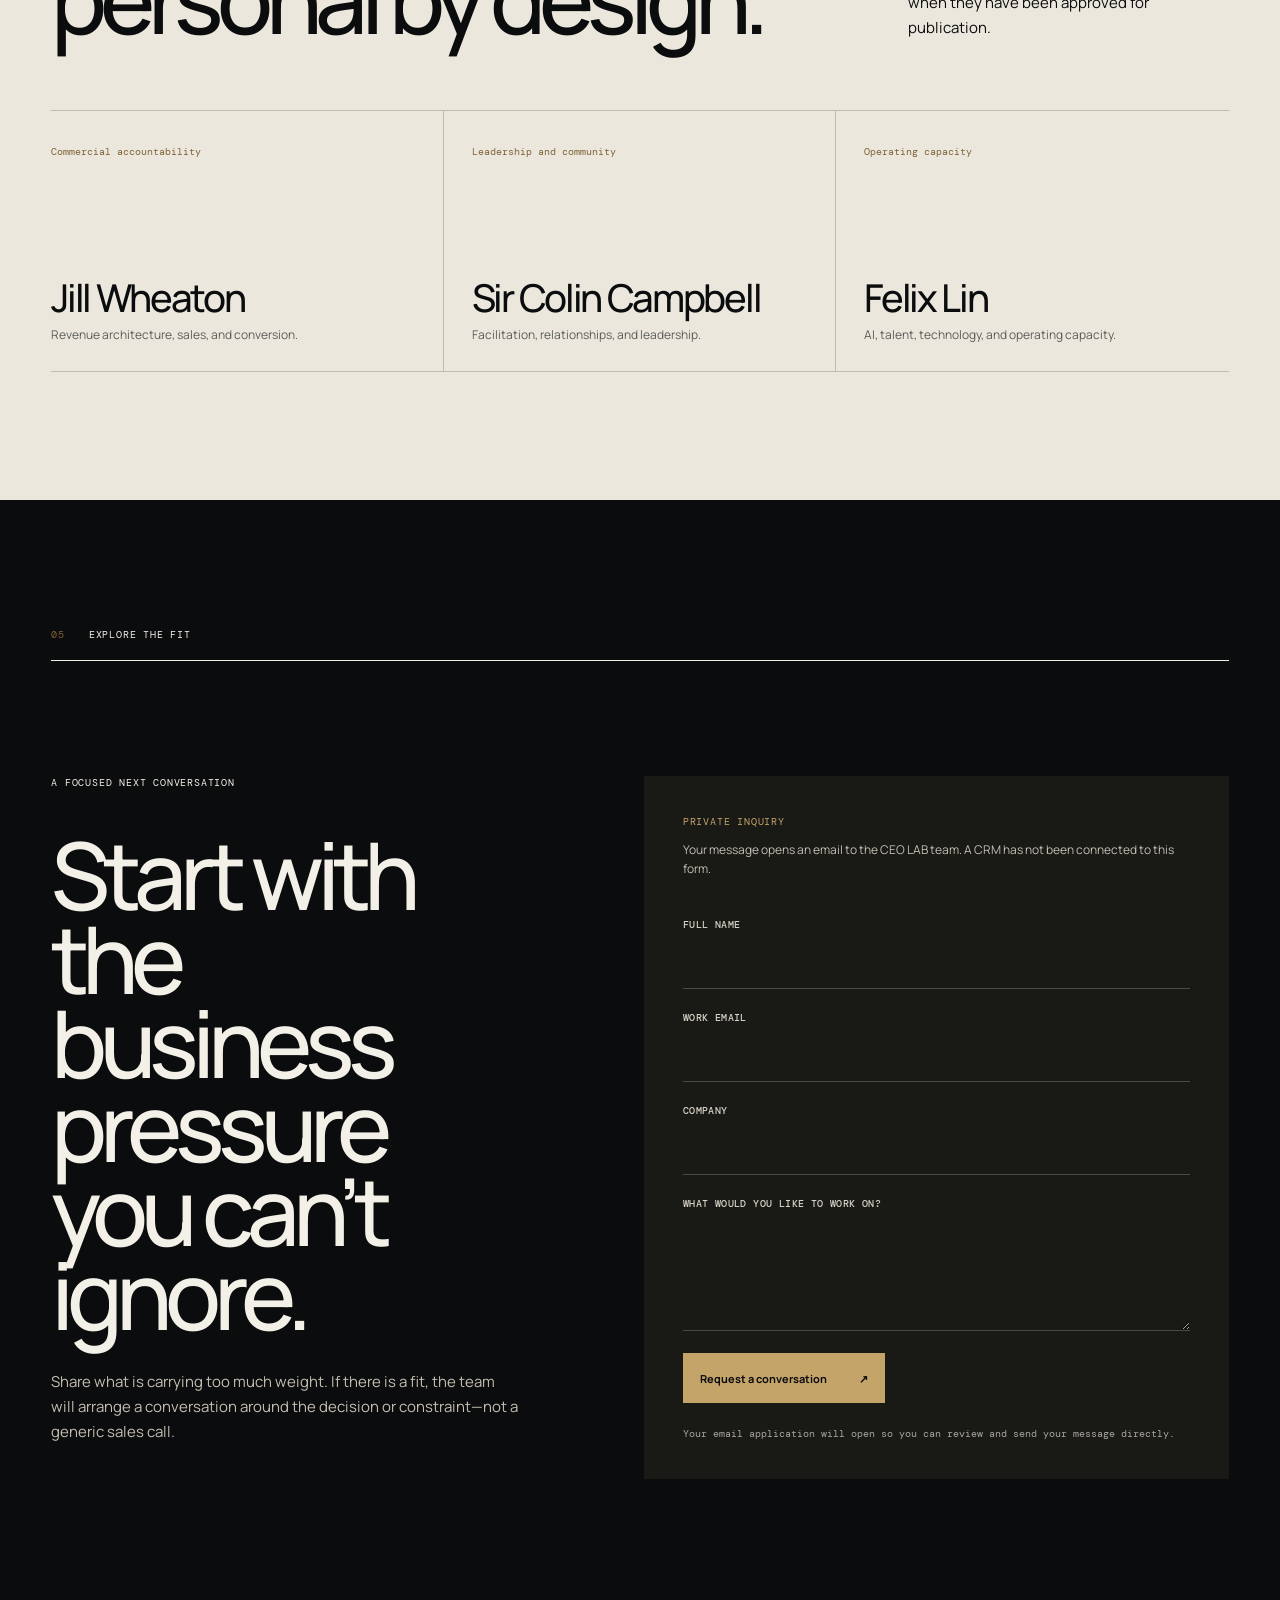
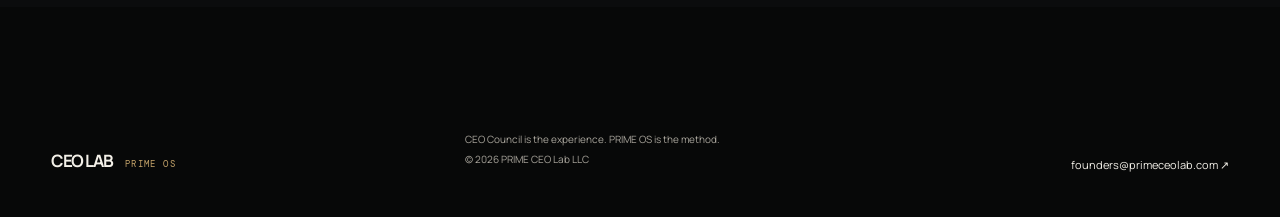
==== commit 652d3981: "Make hero logo a full-field dimensional object" ====
--- a/index.html
+++ b/index.html
@@ -38,8 +38,8 @@
       </div>
       <div class="hero-mark logo-panel reveal" data-logo-motion>
         <div class="brand-composition" role="img" aria-label="CEO LAB logo: a silver flask with four blue growth bars above the CEO LAB wordmark">
-          <img class="brand-logo brand-wordmark" src="assets/ceo-labs-brand-web.jpg" width="800" height="533" alt="" />
           <div class="logo-orbit" aria-hidden="true"><img class="brand-logo rotating-emblem" src="assets/ceo-labs-brand-web.jpg" width="800" height="533" alt="" /></div>
+          <div class="brand-wordmark" aria-hidden="true"><span>CEO</span> <b>LAB</b></div>
         </div>
         <button class="motion-toggle" type="button" aria-pressed="false">Pause motion</button>
       </div>
--- a/styles.css
+++ b/styles.css
@@ -11,4 +11,4 @@
 @media(max-width:980px){.site-header nav{display:none;position:absolute;inset:76px 0 auto;height:auto;padding:28px;flex-direction:column;align-items:flex-start;gap:24px;background:var(--ink);border-top:1px solid var(--line-light)}.site-header nav.open{display:flex}.menu-button{display:block}.hero{grid-template-columns:1fr}.hero-copy,.hero-mark{min-height:auto}.hero-copy{padding-top:130px}.hero-mark{min-height:630px;border-top:1px solid var(--line-light);border-left:0}.mark-stage{width:min(70vw,510px)}.hero-proof{grid-column:auto}.manifesto-grid,.council-intro,.engine-intro,.journey,.people-intro,.application-grid{grid-template-columns:1fr}.council-grid,.engine-grid,.people-grid{grid-template-columns:1fr}.council-grid article,.council-grid article+article,.engine-card,.person-card,.person-card+article{min-height:260px;padding:24px 0;border-right:0;border-bottom:1px solid var(--line-dark)}.engine-card{border-color:var(--line-light)}.council-grid article:last-child,.engine-card:last-child,.person-card:last-child{border-bottom:0}.journey-sticky{position:static}.application-grid{gap:70px}}
 @media(max-width:680px){.site-header{height:64px}.site-header nav{top:64px}.hero-copy{padding:105px 20px 55px}.hero h1{margin-top:70px;font-size:clamp(58px,18vw,92px)}.hero-bottom{grid-template-columns:1fr;gap:35px}.hero-mark{min-height:470px}.mark-caption{font-size:52px}.hero-proof{grid-template-columns:1fr}.hero-proof>div{border-right:0;border-bottom:1px solid var(--line-light)}.section-pad{padding:85px 20px}.display{font-size:clamp(48px,15vw,78px)}.manifesto-grid{padding:75px 0}.council-intro,.engine-intro,.people-intro{padding:70px 0 55px}.journey{gap:70px}.journey-step{min-height:330px;grid-template-columns:42px 1fr}.journey-step h3{font-size:68px}.final-row{align-items:flex-start;flex-direction:column}.iglobal-callout{min-height:560px}.application-grid{padding-top:70px}.application-form{margin:0 -20px;padding:35px 20px}footer{grid-template-columns:1fr;align-items:start}}
 @media(prefers-reduced-motion:reduce){html{scroll-behavior:auto}*,*:before,*:after{animation-duration:.01ms!important;animation-iteration-count:1!important;transition-duration:.01ms!important}.reveal{opacity:1;transform:none}}
-.logo-panel{background:radial-gradient(circle at 48% 43%,rgba(50,127,168,.30),transparent 24%),radial-gradient(ellipse at 54% 39%,rgba(58,194,255,.13),transparent 38%),linear-gradient(145deg,#171d27,#080909 72%)}.brand-composition{position:relative;width:min(88%,760px);aspect-ratio:3/2;isolation:isolate;perspective:1100px;filter:drop-shadow(0 18px 36px rgba(0,0,0,.38))}.brand-composition:before{content:"";position:absolute;inset:14% 16%;z-index:-1;border-radius:50%;background:radial-gradient(ellipse,rgba(39,176,255,.24),rgba(26,78,139,.08) 42%,transparent 70%);filter:blur(18px);transform:scale(1.14)}.brand-logo{width:100%;height:100%;object-fit:contain}.brand-wordmark{position:absolute;inset:0;clip-path:inset(55% 0 0);mix-blend-mode:screen}.logo-orbit{position:absolute;inset:0;transform-style:preserve-3d;transform-origin:50% 35%;animation:ceo-logo-rotation 13s cubic-bezier(.42,0,.25,1) infinite}.rotating-emblem{display:block;clip-path:inset(10% 25% 50%);mix-blend-mode:screen;backface-visibility:hidden}.motion-paused .logo-orbit{animation-play-state:paused}.motion-toggle:disabled{opacity:.65;cursor:default}.people-intro>div .kicker{margin-bottom:32px}@keyframes ceo-logo-rotation{0%,8%{transform:rotateY(0deg)}44%{transform:rotateY(180deg)}52%{transform:rotateY(180deg)}92%,100%{transform:rotateY(360deg)}}
+.hero{background:#050a20;background-image:radial-gradient(ellipse at 55% 42%,rgba(0,132,255,.26),transparent 31%),radial-gradient(ellipse at 33% 67%,rgba(29,73,197,.22),transparent 41%),linear-gradient(135deg,#020516 0%,#081b47 47%,#030716 100%)}.hero:before{content:"";position:absolute;inset:0;pointer-events:none;opacity:.72;background-image:radial-gradient(circle at 12% 19%,#78d9ff 0 1px,transparent 1.8px),radial-gradient(circle at 34% 71%,#4a8dff 0 1px,transparent 1.7px),radial-gradient(circle at 79% 35%,#d2f5ff 0 .8px,transparent 1.5px),radial-gradient(circle at 64% 82%,#4bb9ff 0 1px,transparent 1.6px);background-size:113px 97px,137px 131px,89px 109px,167px 149px}.logo-panel{background:transparent;border-left:0}.brand-composition{position:relative;width:min(88%,760px);aspect-ratio:3/2;isolation:isolate;perspective:1450px;filter:drop-shadow(0 26px 28px rgba(0,0,0,.48))}.brand-composition:before{content:"";position:absolute;inset:4% 12%;z-index:-1;border-radius:50%;background:radial-gradient(ellipse,rgba(65,202,255,.26),rgba(18,83,179,.10) 43%,transparent 71%);filter:blur(19px);transform:scale(1.18)}.brand-logo{width:100%;height:100%;object-fit:contain}.brand-wordmark{position:absolute;left:50%;bottom:9%;z-index:2;transform:translateX(-50%);white-space:nowrap;font-size:clamp(42px,5.3vw,83px);font-weight:800;letter-spacing:-.095em;line-height:.8;text-shadow:0 7px 12px rgba(0,0,0,.55)}.brand-wordmark span{color:#e8edf1}.brand-wordmark b{color:#20baff;font-weight:800}.logo-orbit{position:absolute;inset:0;transform-style:preserve-3d;transform-origin:50% 39%;animation:ceo-logo-rotation 12s linear infinite}.logo-orbit:before,.logo-orbit:after{content:"";position:absolute;inset:7% 25% 45%;background:url("assets/ceo-labs-brand-web.jpg") center/100% 100% no-repeat;clip-path:inset(10% 25% 50%);mix-blend-mode:screen;opacity:.3;transform:translateZ(-20px) scale(.97);filter:brightness(.35) saturate(1.4)}.logo-orbit:after{transform:translateZ(-40px) scale(.94);opacity:.16}.rotating-emblem{display:block;clip-path:inset(10% 25% 50%);mix-blend-mode:screen;backface-visibility:hidden;filter:drop-shadow(0 8px 14px rgba(7,190,255,.5))}.motion-paused .logo-orbit{animation-play-state:paused}.motion-toggle:disabled{opacity:.65;cursor:default}.people-intro>div .kicker{margin-bottom:32px}@keyframes ceo-logo-rotation{0%{transform:rotateY(0deg) rotateX(0deg)}25%{transform:rotateY(90deg) rotateX(5deg)}50%{transform:rotateY(180deg) rotateX(0deg)}75%{transform:rotateY(270deg) rotateX(-5deg)}100%{transform:rotateY(360deg) rotateX(0deg)}}
